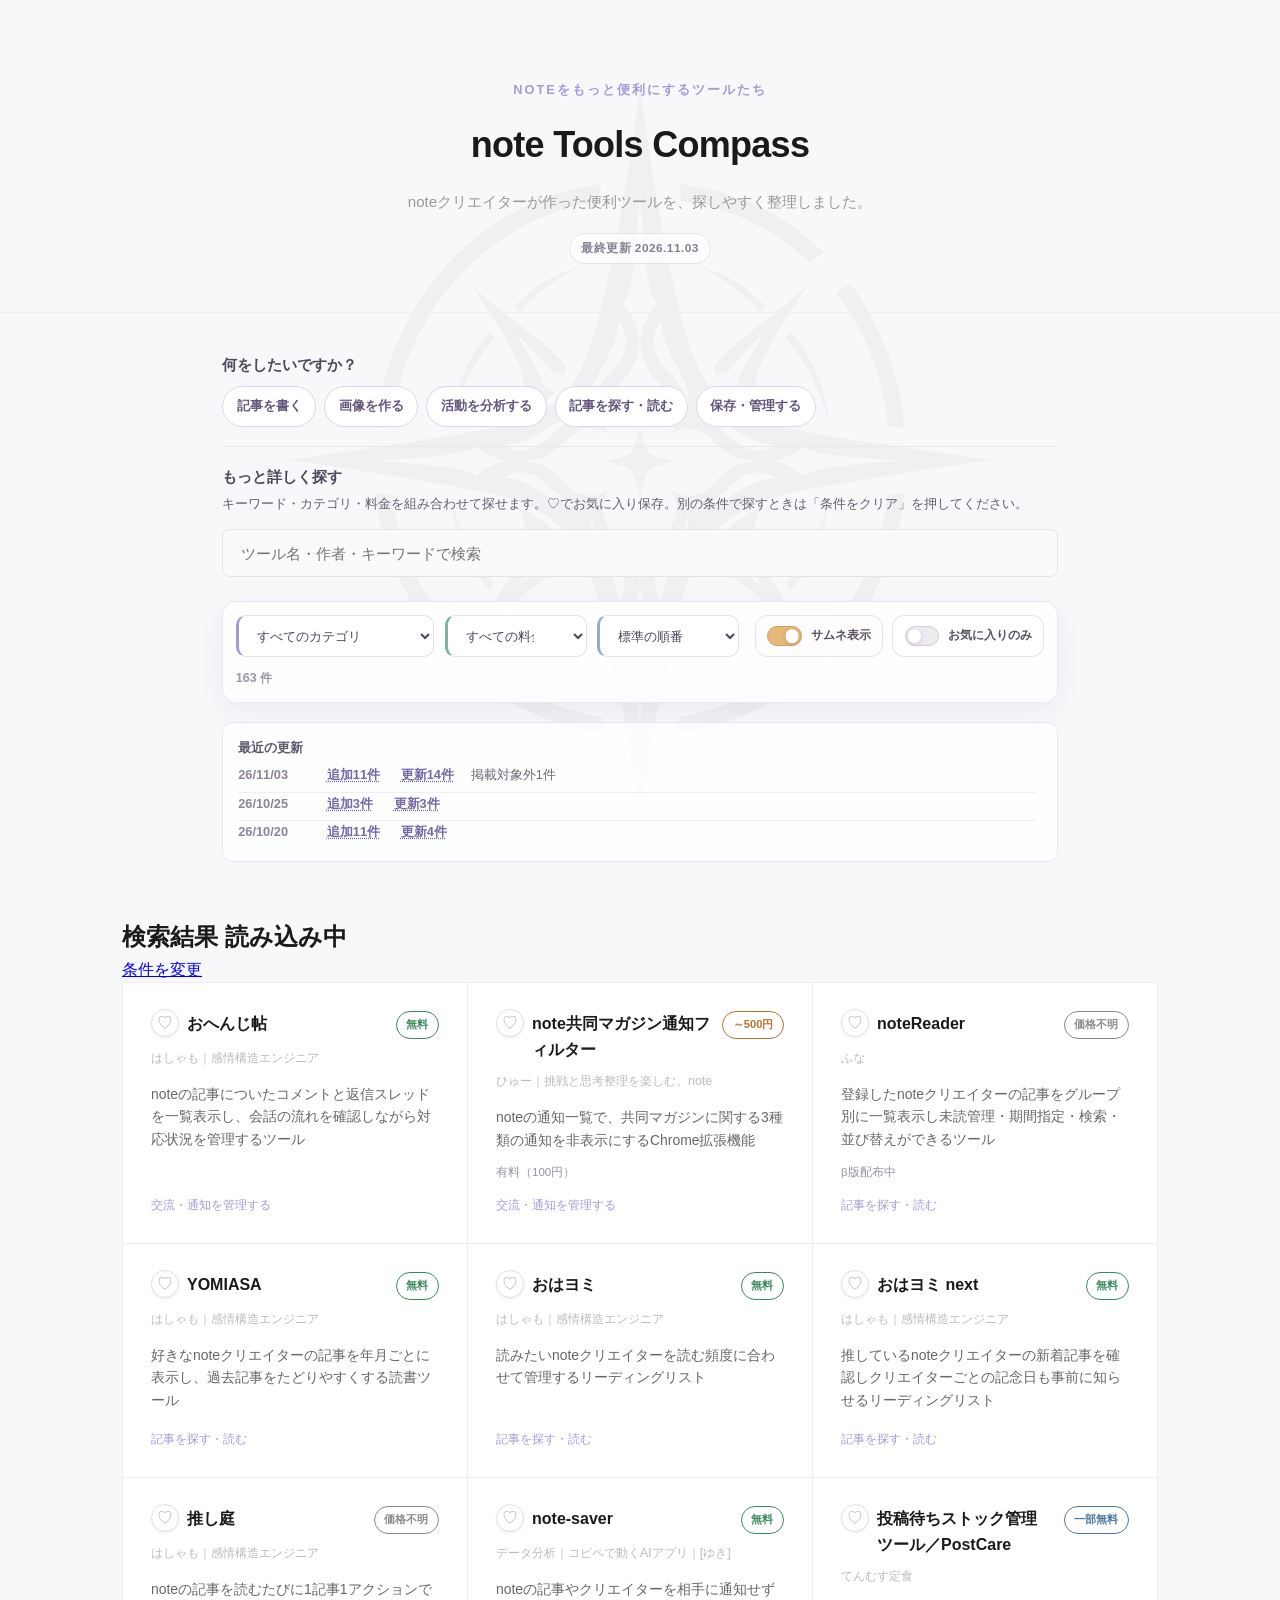
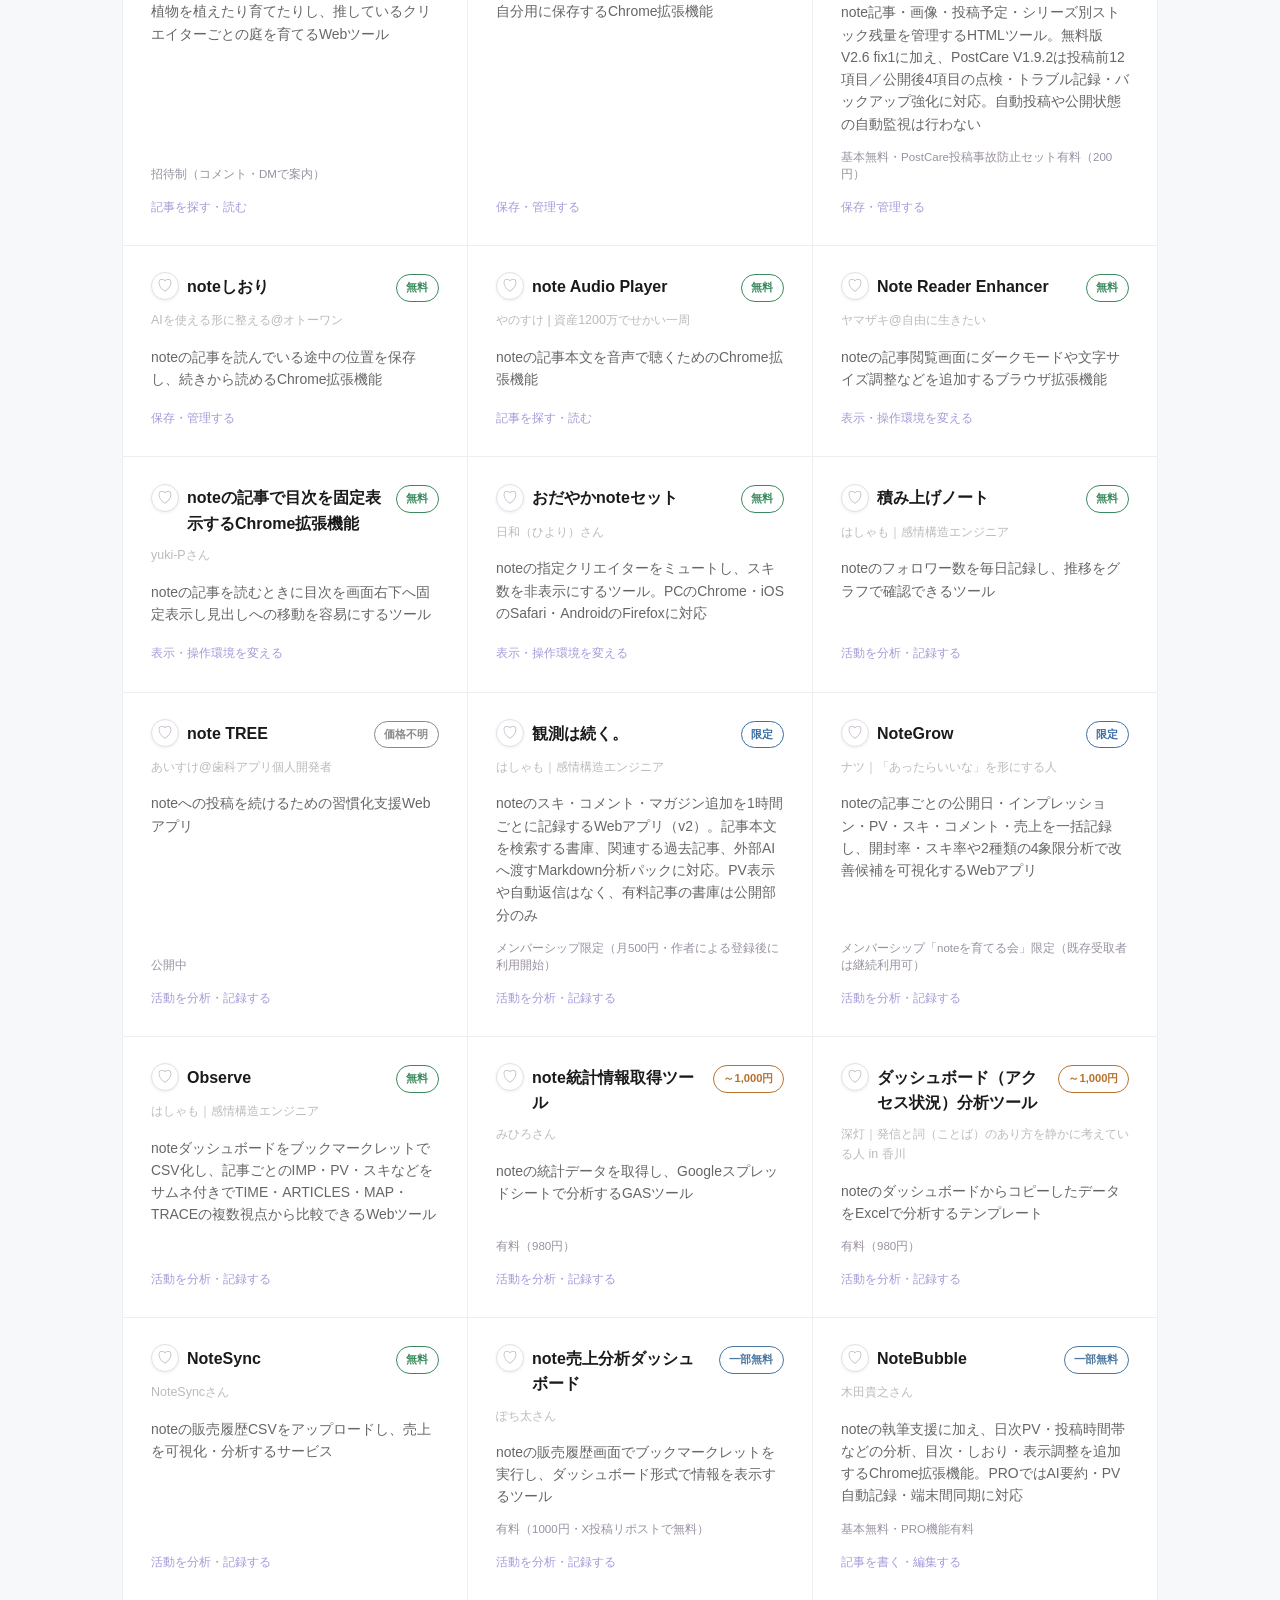
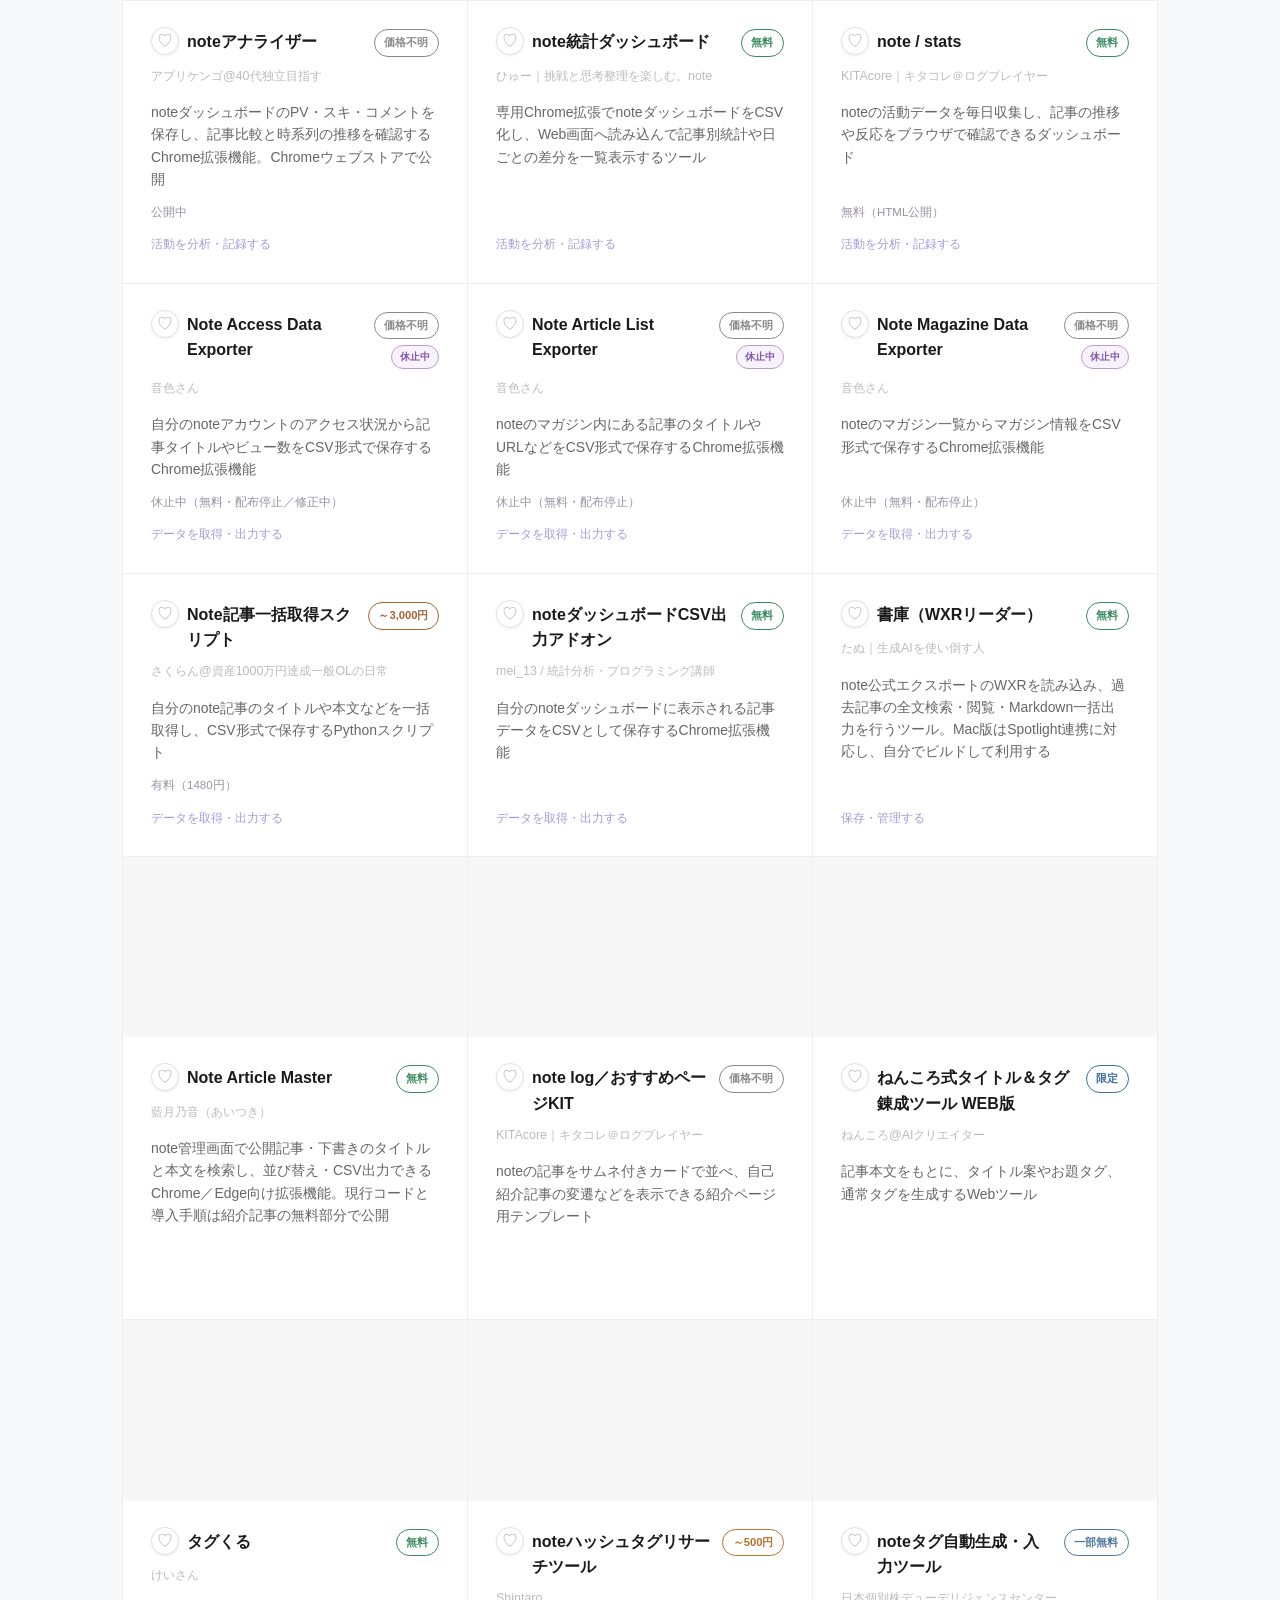
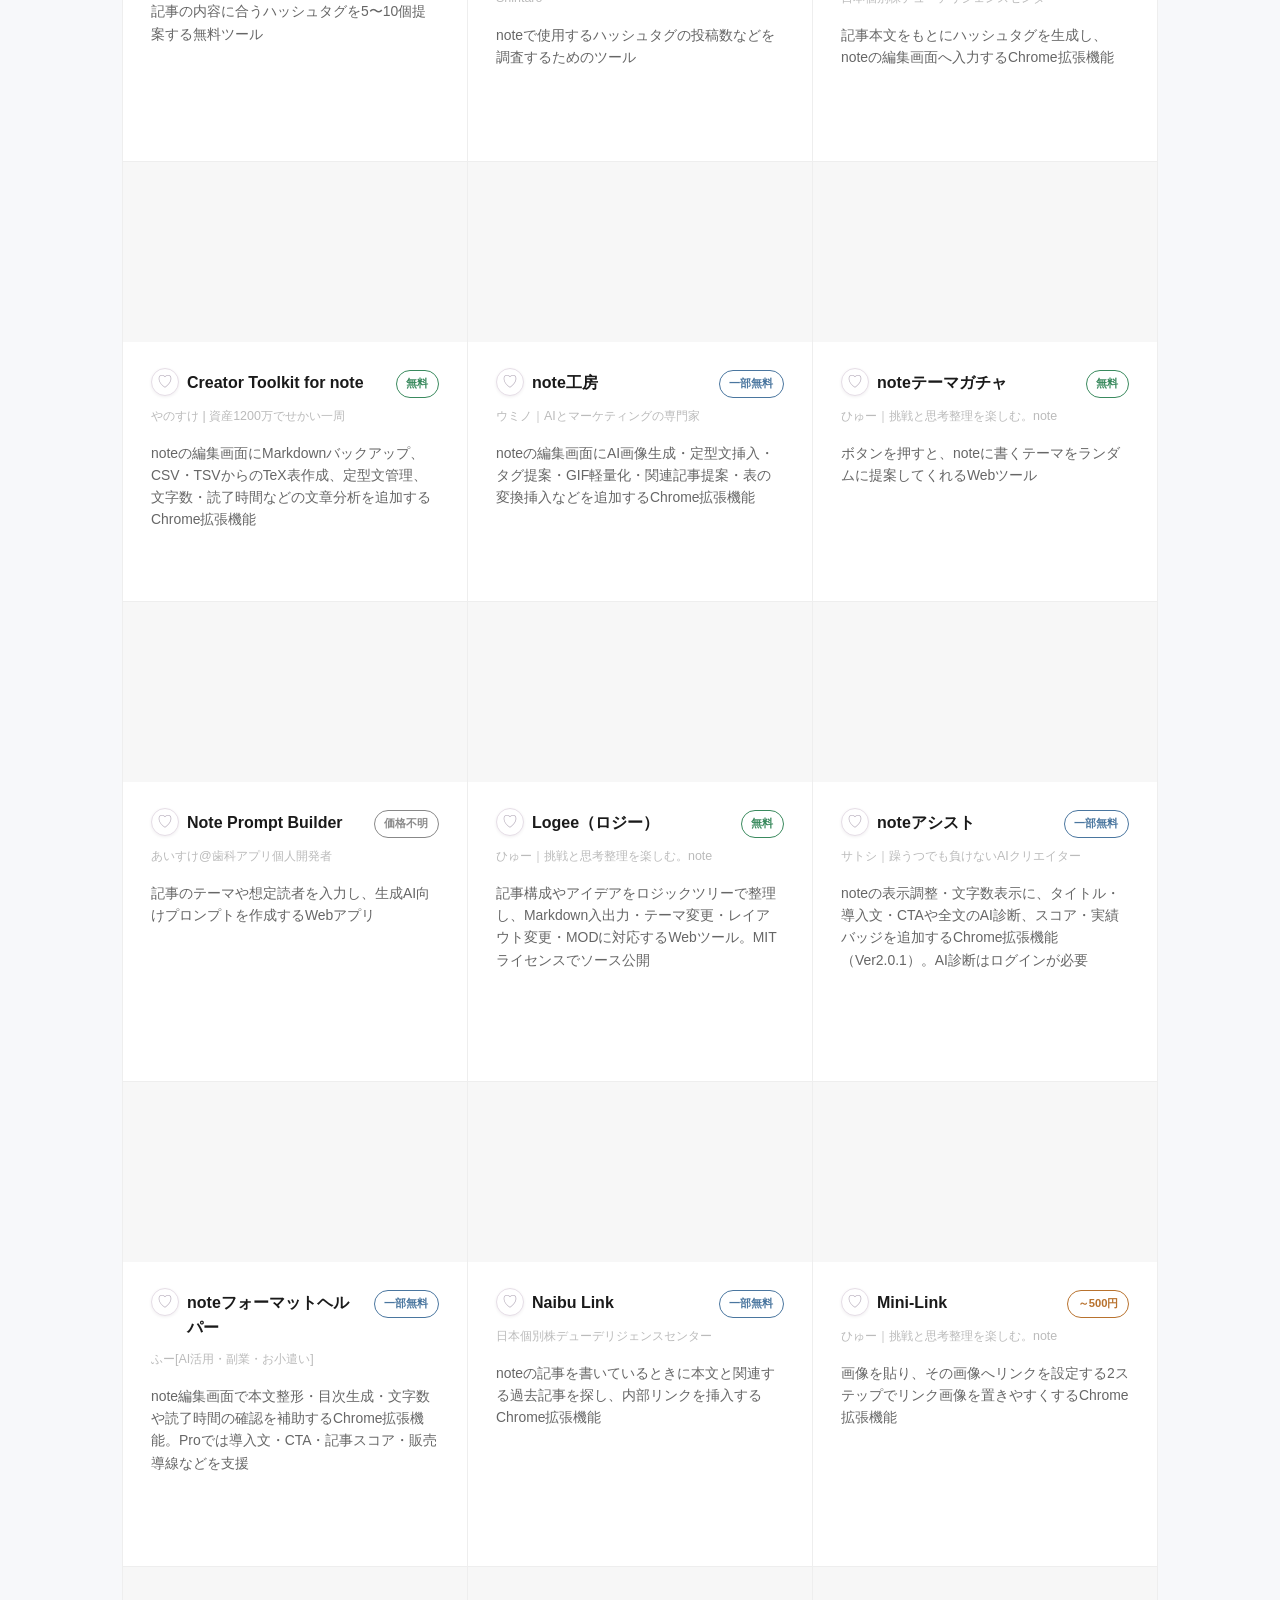
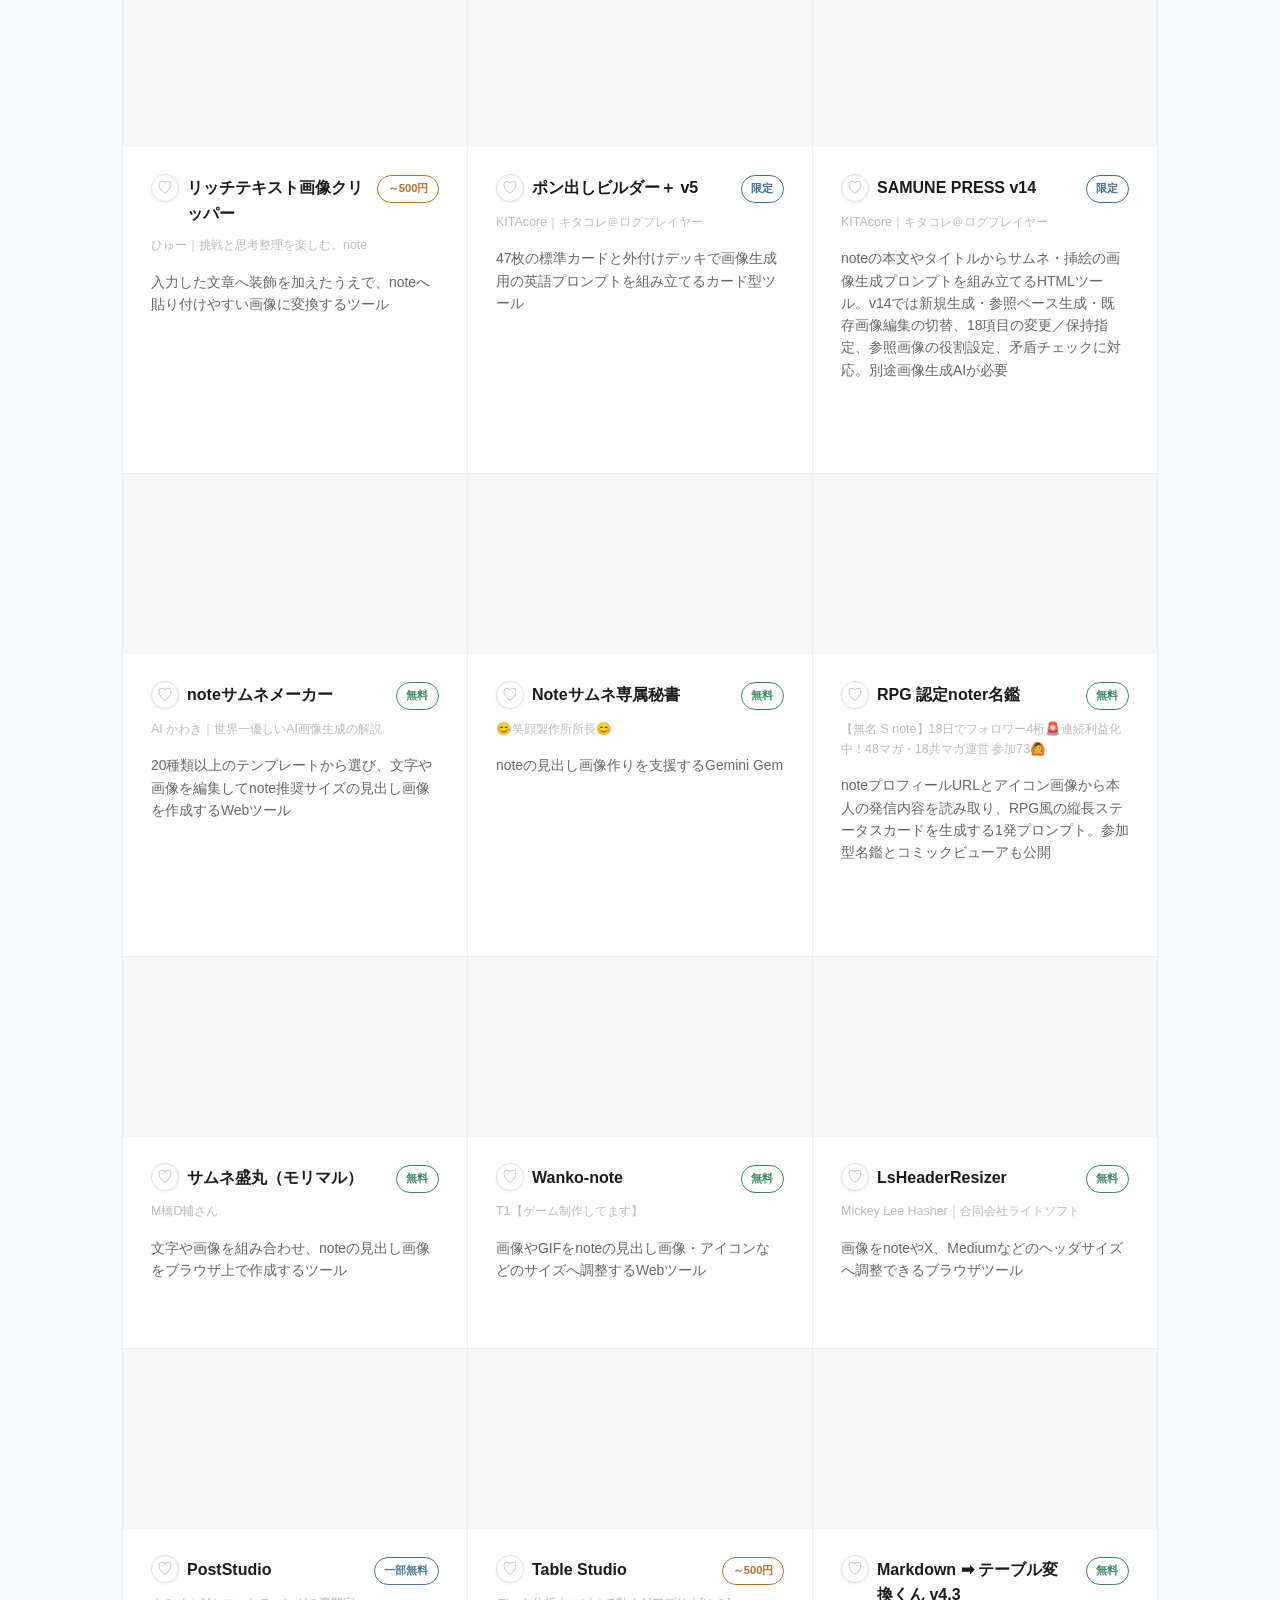
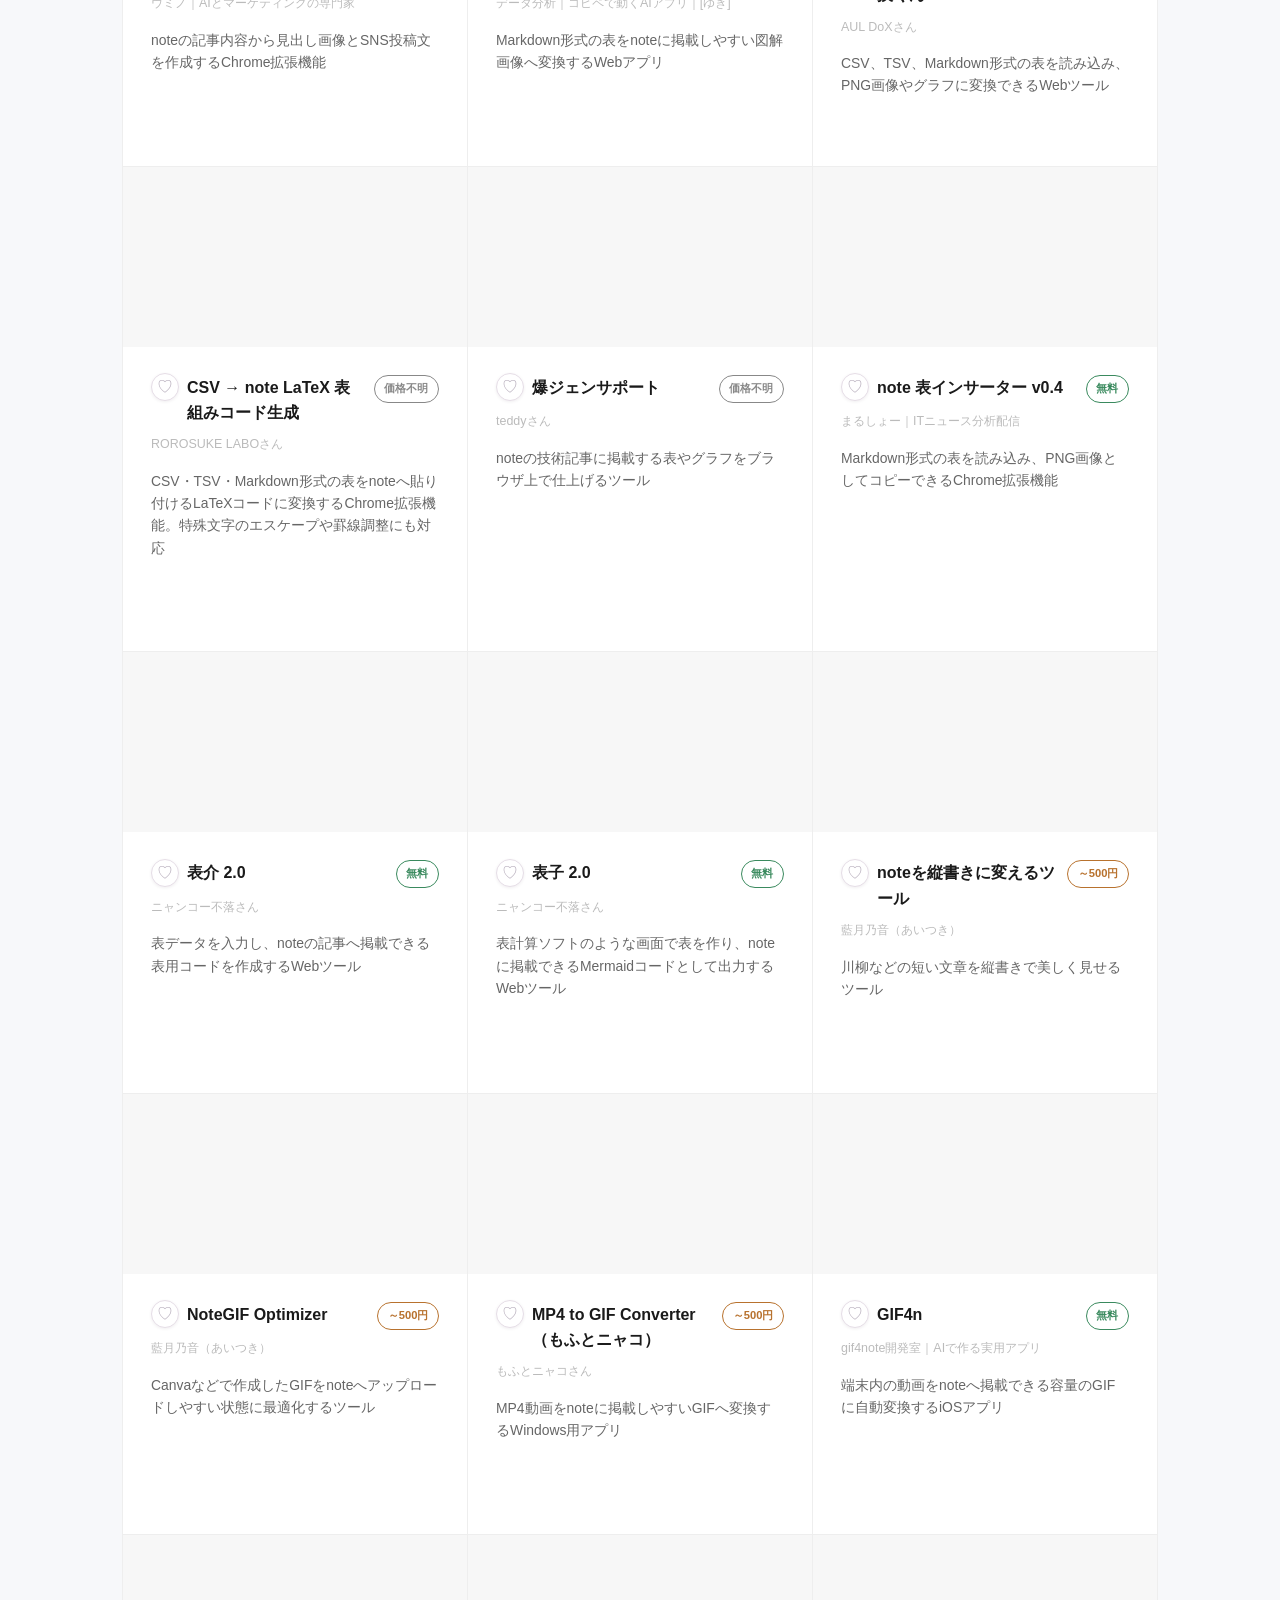
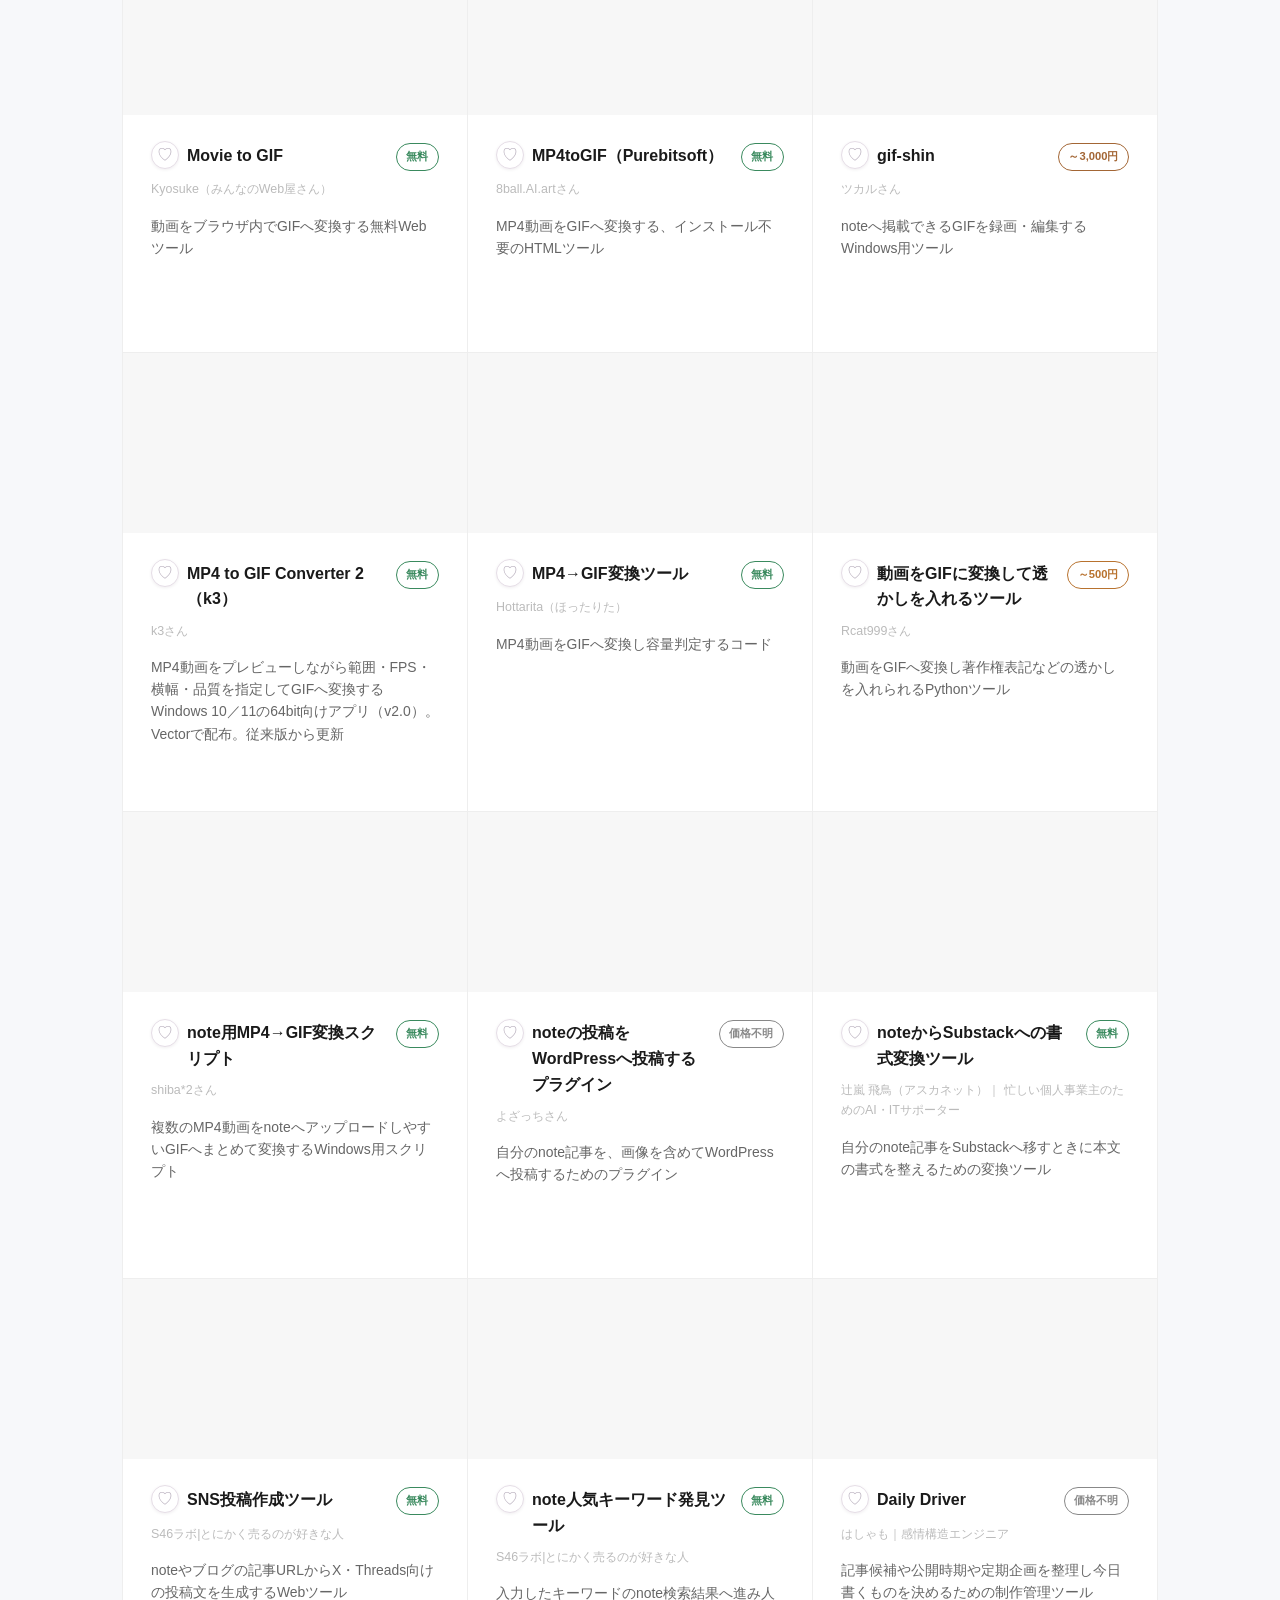
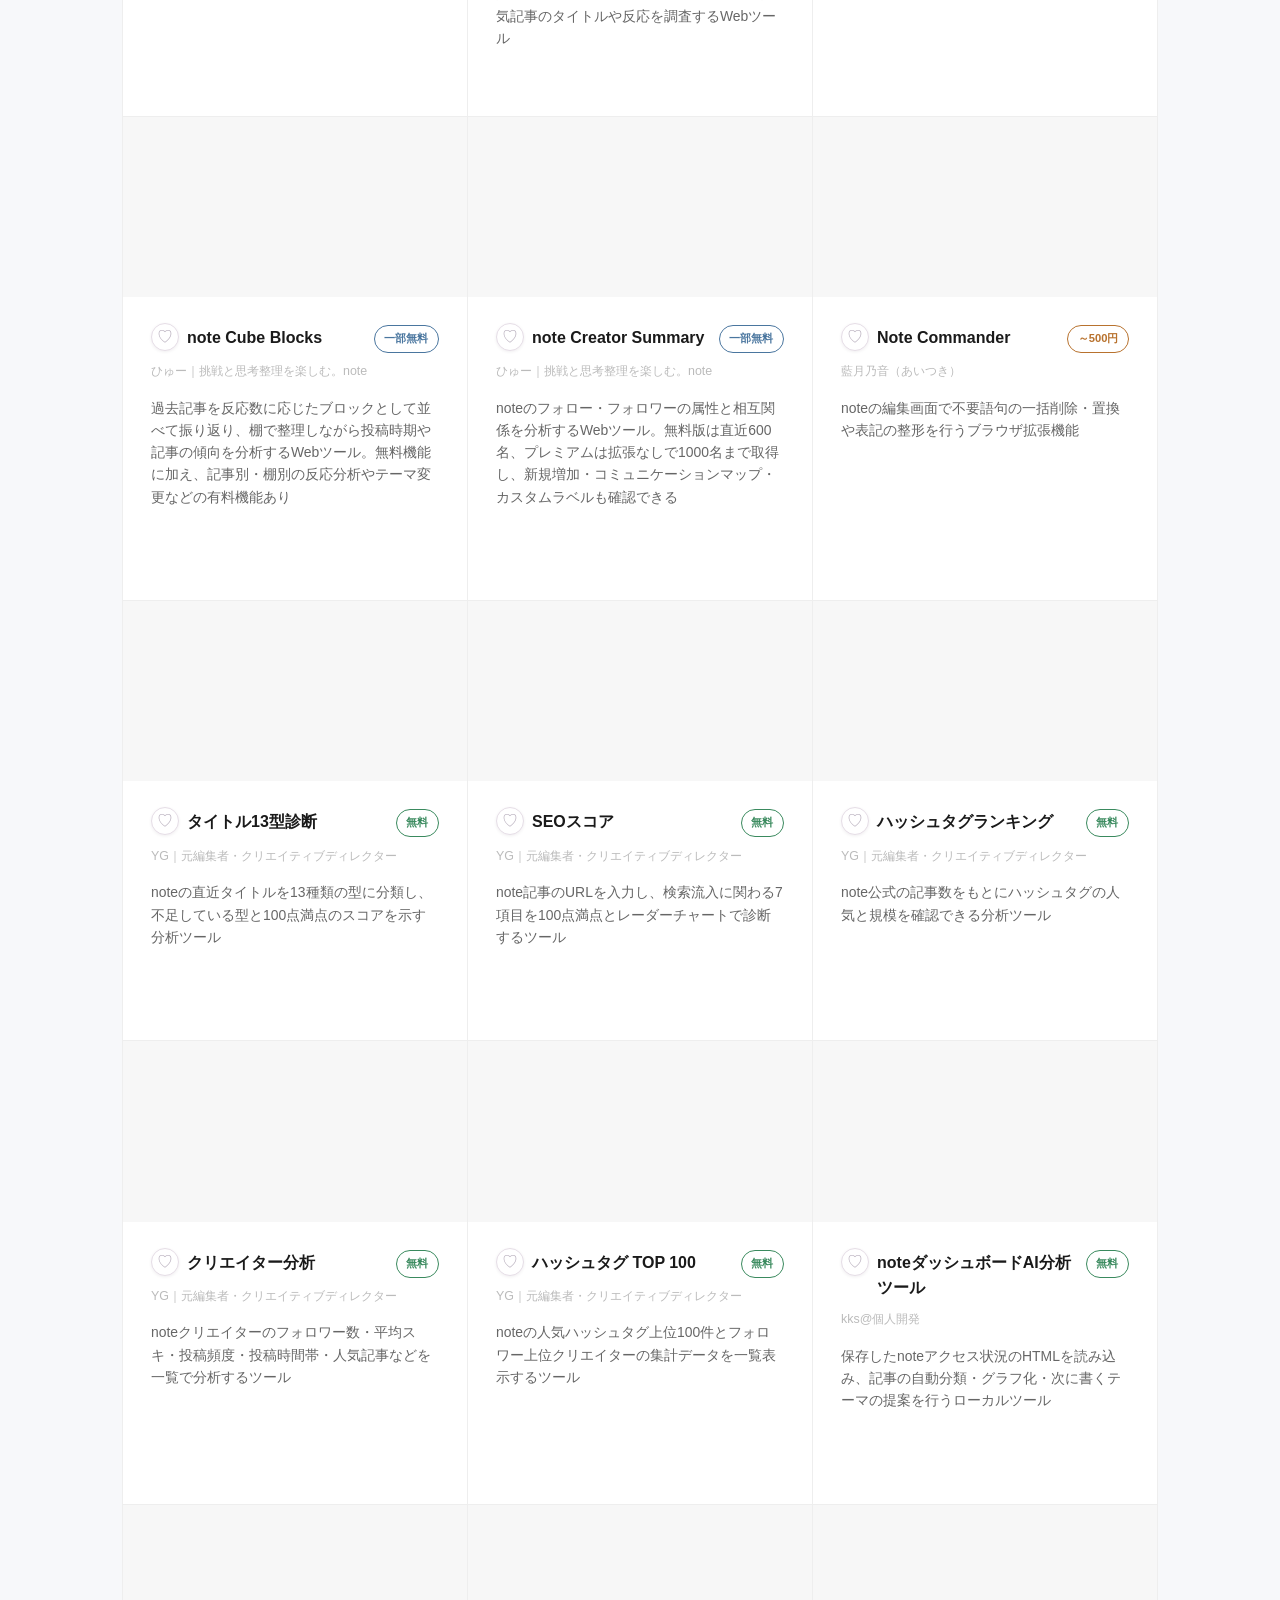
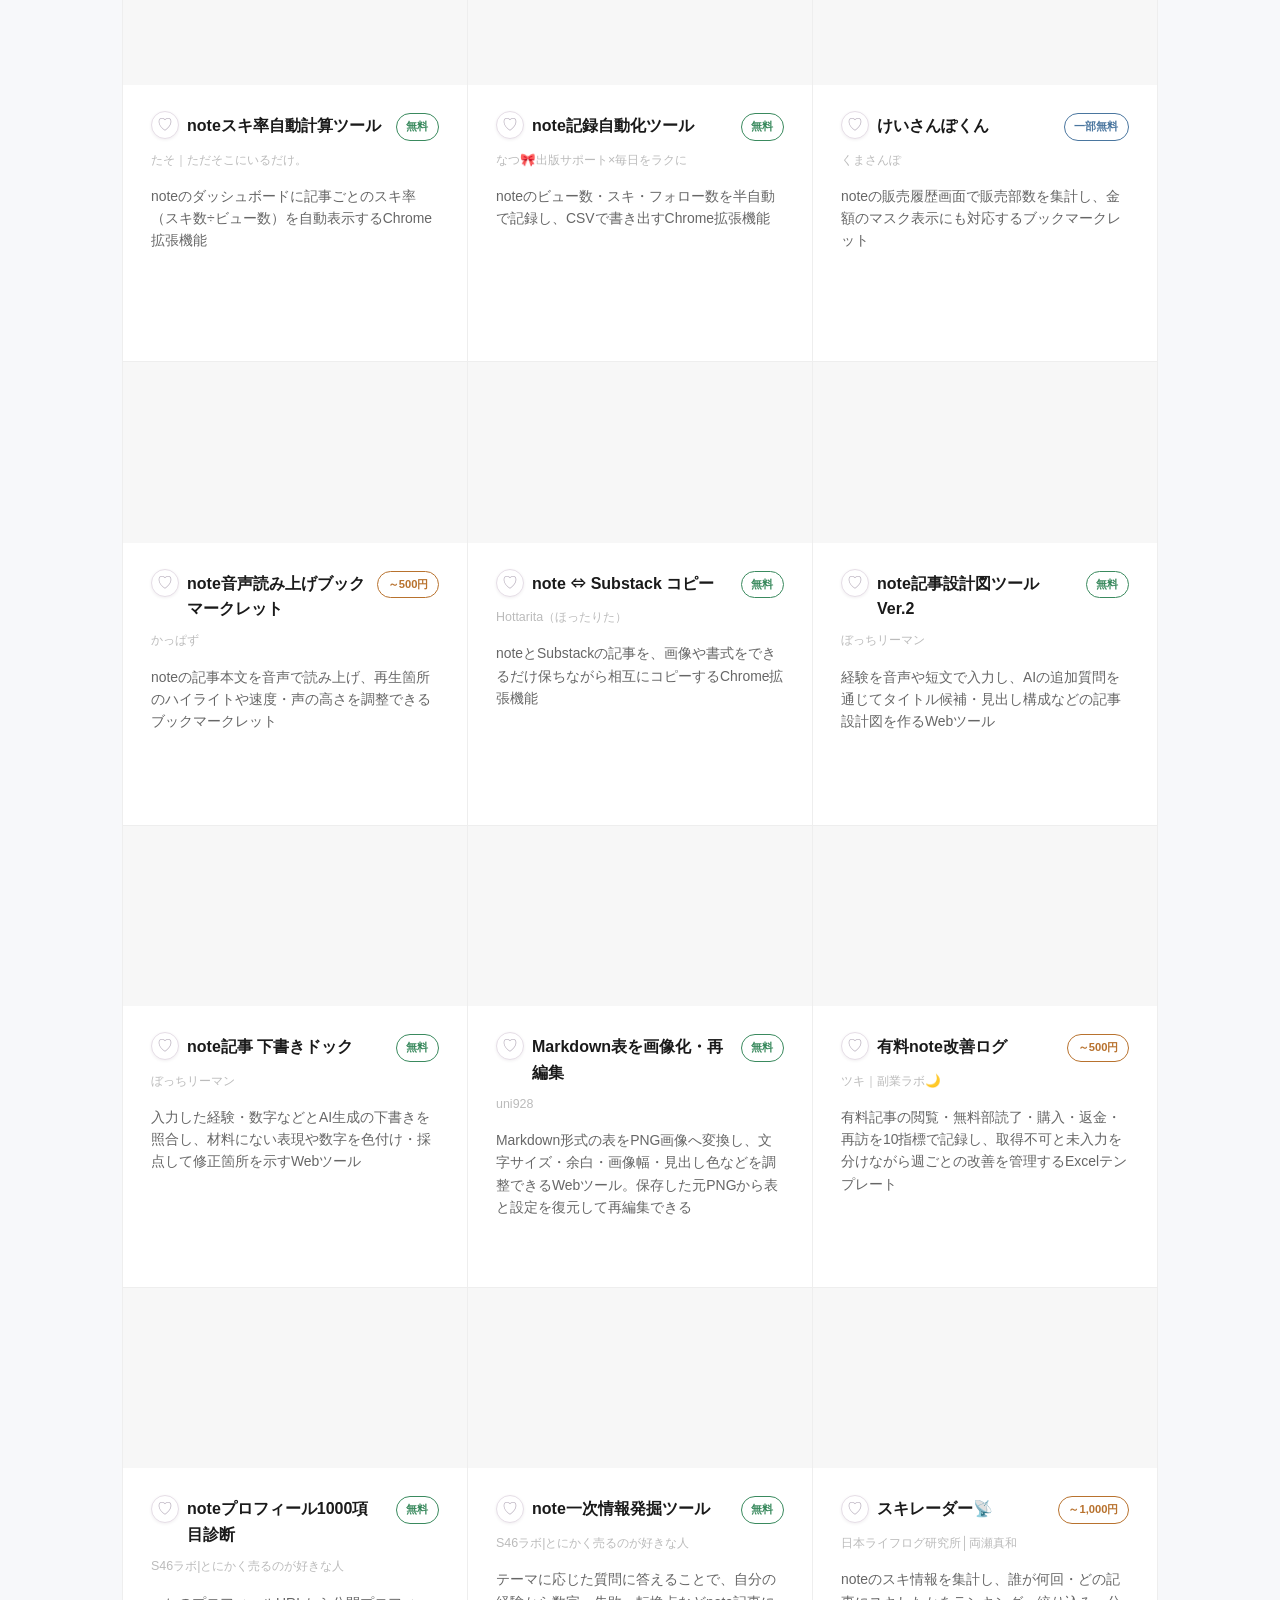
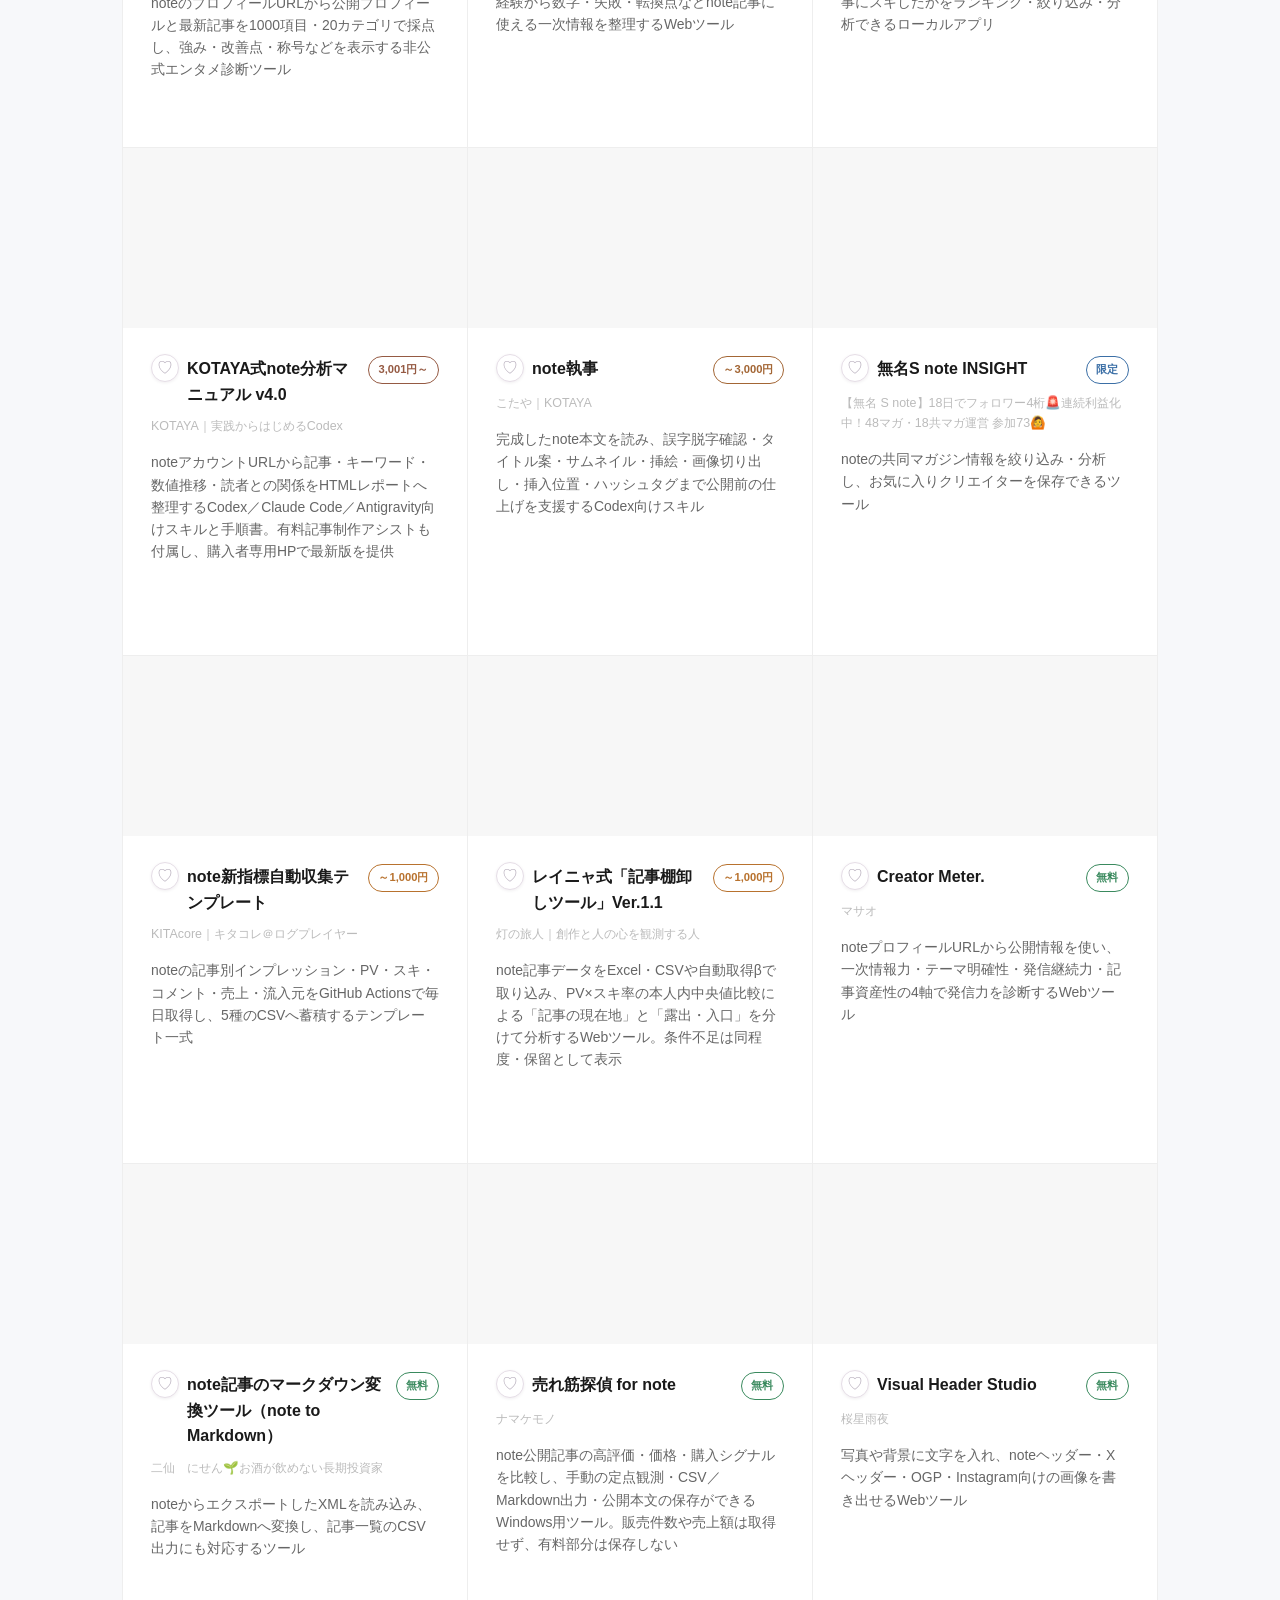
==== index.html @ a75a19c6 "Improve UX: filters, empty-state recovery, purpose navigation and sorting" ====
<!DOCTYPE html>
<html lang="ja">
<head>
<meta charset="UTF-8">
<meta name="viewport" content="width=device-width, initial-scale=1.0">
<meta http-equiv="Content-Security-Policy" content="default-src 'self'; script-src 'self' https://static.cloudflareinsights.com https://www.googletagmanager.com; style-src 'self'; img-src 'self' https://assets.st-note.com; connect-src 'self' https://cloudflareinsights.com https://www.google-analytics.com https://analytics.google.com https://region1.google-analytics.com; object-src 'none'; base-uri 'self'; form-action 'none'; upgrade-insecure-requests">
<meta name="referrer" content="strict-origin-when-cross-origin">
<title>note便利ツール一覧｜執筆・分析・画像作成に役立つツールを探す｜note Tools Compass</title>
<meta name="description" content="noteクリエイターが作った便利ツールを一覧で紹介。執筆、アクセス分析、画像作成、記事管理など、noteでの活動に役立つツールをカテゴリ・料金・キーワードから探せます。">
<link rel="canonical" href="https://ashes-tribirth.github.io/note-tools-site/">
<meta property="og:title" content="note便利ツール一覧｜note Tools Compass">
<meta property="og:description" content="noteの執筆・分析・画像作成などに役立つ便利ツールを、カテゴリ・料金・キーワードから探せる一覧サイト。">
<meta property="og:type" content="website">
<meta property="og:url" content="https://ashes-tribirth.github.io/note-tools-site/">
<meta property="og:site_name" content="note Tools Compass">
<meta property="og:image" content="https://ashes-tribirth.github.io/note-tools-site/sky-compass.png">
<meta property="og:image:secure_url" content="https://ashes-tribirth.github.io/note-tools-site/sky-compass.png">
<meta property="og:image:type" content="image/png">
<meta property="og:image:width" content="1254">
<meta property="og:image:height" content="1254">
<meta property="og:image:alt" content="note Tools Compass">
<meta name="note:card" content="summary">
<meta name="twitter:card" content="summary">
<meta name="twitter:title" content="note便利ツール一覧｜note Tools Compass">
<meta name="twitter:description" content="noteの執筆・分析・画像作成などに役立つ便利ツールを、カテゴリ・料金・キーワードから探せる一覧サイト。">
<meta name="twitter:image" content="https://ashes-tribirth.github.io/note-tools-site/sky-compass.png">
<link rel="icon" type="image/png" href="./favi_sky_Compass_light.png" media="(prefers-color-scheme: light)">
<link rel="icon" type="image/png" href="./favi_sky_Compass_dark.png" media="(prefers-color-scheme: dark)">
<link rel="apple-touch-icon" href="./sky-compass.png">
<link rel="stylesheet" href="./style.css?v=20261105-ux2">
<script async src="https://www.googletagmanager.com/gtag/js?id=G-Z4E1HBRD0J"></script>
<script src="./analytics.js?v=20260918" defer></script>
<script src="./app.js?v=20261105-ux2" defer></script>
</head>
<body>
  <header class="header">
    <p class="eyebrow">noteをもっと便利にするツールたち</p>
    <h1>note Tools Compass</h1>
    <p>noteクリエイターが作った便利ツールを、探しやすく整理しました。</p>
    <p id="pageUpdatedAt" class="page-updated">最終更新 読み込み中</p>
  </header>

  <main>
    <section class="controls" id="searchControls" aria-label="ツール検索と絞り込み">
      <div class="purpose-search" role="group" aria-label="目的から探す">
        <h2>何をしたいですか？</h2>
        <div class="purpose-buttons">
          <button type="button" data-purpose="記事を書く・編集する" aria-pressed="false">記事を書く</button>
          <button type="button" data-purpose="画像・デザインを作る" aria-pressed="false">画像を作る</button>
          <button type="button" data-purpose="活動を分析・記録する" aria-pressed="false">活動を分析する</button>
          <button type="button" data-purpose="記事を探す・読む" aria-pressed="false">記事を探す・読む</button>
          <button type="button" data-purpose="保存・管理する" aria-pressed="false">保存・管理する</button>
        </div>
      </div>
      <div class="detailed-search-heading">
        <h2>もっと詳しく探す</h2>
        <p class="quick-guide">キーワード・カテゴリ・料金を組み合わせて探せます。♡でお気に入り保存。別の条件で探すときは「条件をクリア」を押してください。</p>
      </div>
      <div class="search-wrap">
        <input type="text" id="searchInput" placeholder="ツール名・作者・キーワードで検索">
      </div>
      <div class="filter-row">
        <div class="select-filters">
          <select id="categoryFilter" aria-label="カテゴリ"><option value="">すべてのカテゴリ</option></select>
          <select id="priceFilter" aria-label="料金"><option value="">すべての料金</option></select>
          <select id="sortOrder" aria-label="並べ替え"><option value="default">標準の順番</option><option value="updated">情報更新が新しい順</option><option value="name">ツール名順</option><option value="author">作者名順</option></select>
        </div>
        <div class="toggle-filters" aria-label="表示設定">
          <label class="toggle-control toggle-thumbnail">
            <input type="checkbox" id="thumbnailDisplay" checked>
            <span class="toggle-track" aria-hidden="true"><span class="toggle-knob"></span></span>
            <span class="toggle-text">サムネ表示</span>
          </label>
          <label class="toggle-control toggle-favorite">
            <input type="checkbox" id="favoriteFilter">
            <span class="toggle-track" aria-hidden="true"><span class="toggle-knob"></span></span>
            <span class="toggle-text">お気に入りのみ</span>
          </label>
        </div>
        <div class="filter-meta">
          <button id="resetBtn" hidden>条件をクリア</button>
          <span id="resultCount"></span>
        </div>
      </div>
      <section class="update-log" aria-labelledby="updateLogTitle">
        <h2 id="updateLogTitle">最近の更新</h2>
        <div id="updateLogList" class="update-log-list" tabindex="0" aria-live="polite">
          <p>更新履歴を読み込み中</p>
        </div>
      </section>
    </section>

    <div class="grid-wrap">
      <div class="results-overview" id="resultsOverview">
        <div class="results-heading">
          <h2>検索結果 <span id="resultSummaryCount" aria-live="polite">読み込み中</span></h2>
          <div class="results-actions">
            <a href="#searchControls">条件を変更</a>
            <button type="button" id="resultsResetBtn" hidden>条件をクリア</button>
          </div>
        </div>
        <div id="activeFilters" class="active-filters" aria-label="適用中の検索条件" hidden></div>
      </div>
      <div id="toolsGrid"><div class="loading-state">読み込み中...</div></div>
    </div>

    <div class="policy-wrap">
      <details class="policy">
        <summary>掲載対象・免責事項</summary>
        <div class="policy-content">
          <h2>掲載対象について</h2>
          <p>noteでの「書く・読む・分析する・管理する・交流する・販売する」といった活動を、具体的に助ける目的で作られたツールを掲載しています。</p>
          <p>Webサービス、アプリ、ブラウザ拡張機能、GPT、スクリプト、テンプレートなど、形は問いません。作者本人の記事などから、機能・利用方法・公開状況を確認できるものを対象とします。</p>
          <p>次のものは原則として掲載しません。</p>
          <ul>
            <li>note向けの機能や設計がない一般的なサービス</li>
            <li>ノウハウ記事や作り方の解説</li>
            <li>コピペして使うプロンプト単体</li>
            <li>機能や公開予定が確認できない構想段階のもの</li>
            <li>作者や一次情報を確認できないもの</li>
            <li>不正アクセス、過度な自動取得、スパム、権利侵害など、noteの利用規約や関連ルールに反するおそれが高いツール</li>
          </ul>
          <p>一般的なサービスを利用していても、note向けの独立した仕組みとして公開されているツールやGPTは掲載対象とします。</p>

          <h2>免責事項</h2>
          <p>各カードの見出し画像は、掲載先の記事を識別しやすくする目的で表示しています。画像の著作権は各権利者に帰属します。記事側で画像が変更・削除された場合、当サイトの表示にも影響することがあります。</p>
          <p>掲載時点で確認できる情報をもとに紹介していますが、各ツールの動作、安全性、正確性、継続提供、noteの利用規約への適合性を当サイトが保証するものではありません。</p>
          <p>ツールの仕様や利用条件、noteの利用規約は変更される場合があります。利用する際は、作者が示す最新情報とnoteの利用規約をご自身で確認してください。ツールの利用によって生じた損害やトラブルについて、当サイトは責任を負いません。</p>

          <h2>掲載内容の修正・削除について</h2>
          <p>本サイトに掲載されているご自身の記事・ツール・サムネイルについて、掲載内容の修正または削除をご希望の場合は、<a href="https://note.com/flux_water" target="_blank" rel="noopener noreferrer">運営者・そらのnoteページ</a>からご連絡ください。</p>
          <p>ご本人からのご連絡であることを確認したうえで、速やかに対応します。掲載の削除、サムネイルのみの非表示、説明文や公開状況の修正など、ご希望の内容をお知らせください。削除理由をご説明いただく必要はありません。</p>
        </div>
      </details>
    </div>
  </main>

  <footer class="footer"><p>noteクリエイターが作成したツールをまとめています</p></footer>

  <!-- Cloudflare Web Analytics -->
  <script type="module" src="https://static.cloudflareinsights.com/beacon.min.js" data-cf-beacon='{"token":"5397c00c48ac4b6b983cba4af36a3416"}'></script>
  <!-- End Cloudflare Web Analytics -->
</body>
</html>
---- style.css ----
* { box-sizing: border-box; margin: 0; padding: 0; }

body {
  font-family: -apple-system, BlinkMacSystemFont, "Segoe UI", "Hiragino Kaku Gothic ProN", "Hiragino Sans", sans-serif;
  color: #1A1A1A;
  background: #F7F8FA;
  line-height: 1.6;
  position: relative;
  isolation: isolate;
}

body::before {
  content: "";
  position: fixed;
  z-index: 0;
  top: 50%;
  left: 50%;
  width: min(760px, 72vw);
  aspect-ratio: 1;
  background: url("./sky-compass.png") center / contain no-repeat;
  opacity: 0.04;
  transform: translate(-50%, -50%);
  pointer-events: none;
}

body > * {
  position: relative;
  z-index: 1;
}

.header {
  padding: 5rem 2rem 3rem;
  text-align: center;
  border-bottom: 1px solid #EEEEEE;
}

.header .eyebrow {
  margin-bottom: 1rem;
  color: #A69BD9;
  font-size: 0.8rem;
  font-weight: 600;
  letter-spacing: 2px;
  text-transform: uppercase;
}

.header h1 {
  margin-bottom: 1rem;
  font-size: 2.25rem;
  font-weight: 700;
  letter-spacing: -0.02em;
}

.header p {
  max-width: 480px;
  margin: 0 auto;
  color: #999;
  font-size: 0.95rem;
}

.page-updated {
  display: inline-flex;
  align-items: center;
  justify-content: center;
  margin-top: 1.15rem !important;
  padding: 0.32rem 0.72rem;
  border: 1px solid #E5E0EE;
  border-radius: 999px;
  background: rgba(255, 255, 255, 0.72);
  color: #857D93 !important;
  font-size: 0.74rem !important;
  font-weight: 600;
  letter-spacing: 0.04em;
}

.controls {
  max-width: 900px;
  margin: 0 auto;
  padding: 2.5rem 2rem;
}

.update-log {
  margin-bottom: 1.1rem;
  padding: 0.85rem 0.95rem;
  border: 1px solid #E9E6F1;
  border-radius: 10px;
  background: rgba(255, 255, 255, 0.78);
  color: #6F6878;
}

.update-log h2 {
  margin-bottom: 0.35rem;
  color: #5F5868;
  font-size: 0.82rem;
  font-weight: 700;
}

.update-log-list {
  max-height: 5.25rem;
  overflow-y: auto;
  padding-right: 0.35rem;
}

.update-log-list p {
  display: flex;
  gap: 0.8rem;
  align-items: baseline;
  min-height: 1.75rem;
  border-top: 1px solid #F1EEF6;
  font-size: 0.8rem;
}

.update-log-list p:first-child { border-top: 0; }

.update-log-list time {
  flex: 0 0 4.5rem;
  color: #8D8498;
  font-weight: 700;
}

.search-wrap { margin-bottom: 1.5rem; }

#searchInput {
  width: 100%;
  padding: 0.9rem 1.1rem;
  border: 1px solid #E4E4E4;
  border-radius: 8px;
  outline: none;
  background: #FAFAFA;
  color: #1A1A1A;
  font-size: 0.95rem;
  transition: border-color 0.2s, background-color 0.2s;
}

#searchInput:focus {
  border-color: #A69BD9;
  background: #FFFFFF;
}

.filter-row {
  display: grid;
  grid-template-columns: minmax(0, 1fr) auto;
  gap: 0.75rem 1rem;
  align-items: center;
  padding: 0.8rem;
  border: 1px solid #E9E6F1;
  border-radius: 14px;
  background: rgba(255, 255, 255, 0.82);
  box-shadow: 0 8px 24px rgba(72, 59, 104, 0.06);
  backdrop-filter: blur(8px);
}

.select-filters {
  display: grid;
  grid-template-columns: minmax(180px, 1.35fr) minmax(150px, 1fr);
  gap: 0.65rem;
  min-width: 0;
}

select {
  width: 100%;
  min-width: 0;
  padding: 0.72rem 2.25rem 0.72rem 0.9rem;
  border: 1px solid #E4E0EC;
  border-radius: 10px;
  outline: none;
  background-color: #FFFFFF;
  color: #4B4655;
  box-shadow: 0 1px 0 rgba(255, 255, 255, 0.9) inset;
  cursor: pointer;
  font-size: 0.82rem;
  font-weight: 500;
  transition: border-color 0.15s ease, box-shadow 0.15s ease, background-color 0.15s ease;
}

select:hover {
  border-color: #CDC6DF;
  background-color: #FCFBFE;
}

select:focus {
  border-color: #A69BD9;
  box-shadow: 0 0 0 3px rgba(166, 155, 217, 0.16);
}

#categoryFilter { border-left: 3px solid #A69BD9; }
#priceFilter { border-left: 3px solid #82B39A; }

.toggle-filters {
  display: flex;
  align-items: center;
  justify-content: flex-end;
  gap: 0.55rem;
  flex-wrap: wrap;
}

.toggle-control {
  position: relative;
  display: inline-flex;
  align-items: center;
  gap: 0.55rem;
  min-height: 2.65rem;
  padding: 0.48rem 0.72rem;
  border: 1px solid #E6E1EB;
  border-radius: 12px;
  background: #FFFFFF;
  color: #5A5362;
  cursor: pointer;
  user-select: none;
  transition: border-color 0.15s ease, background-color 0.15s ease, box-shadow 0.15s ease;
}

.toggle-control:hover {
  border-color: #D3CADC;
  background: #FCFBFD;
}

.toggle-control input {
  position: absolute;
  width: 1px;
  height: 1px;
  opacity: 0;
  pointer-events: none;
}

.toggle-track {
  position: relative;
  flex: 0 0 auto;
  width: 2.15rem;
  height: 1.22rem;
  border: 1px solid #D5CFDA;
  border-radius: 999px;
  background: #EEEAF0;
  transition: background-color 0.18s ease, border-color 0.18s ease;
}

.toggle-knob {
  position: absolute;
  top: 50%;
  left: 0.14rem;
  width: 0.86rem;
  height: 0.86rem;
  border-radius: 50%;
  background: #FFFFFF;
  box-shadow: 0 1px 4px rgba(65, 48, 73, 0.22);
  transform: translateY(-50%);
  transition: transform 0.18s ease;
}

.toggle-text {
  font-size: 0.78rem;
  font-weight: 600;
  white-space: nowrap;
}

.toggle-control input:checked + .toggle-track .toggle-knob { transform: translate(0.91rem, -50%); }
.toggle-thumbnail input:checked + .toggle-track { border-color: #D2A05F; background: #E5B978; }
.toggle-favorite input:checked + .toggle-track { border-color: #D97B9A; background: #E99AB4; }
.toggle-control:has(input:checked) { background: #FFFDFE; }
.toggle-control:has(input:focus-visible) { outline: 2px solid #A69BD9; outline-offset: 2px; }

.filter-meta {
  grid-column: 1 / -1;
  display: flex;
  align-items: center;
  justify-content: space-between;
  gap: 1rem;
}

#resetBtn {
  padding: 0.7rem 0.85rem;
  border: 1px solid transparent;
  border-radius: 9px;
  background: #F6F3FB;
  color: #7667A5;
  cursor: pointer;
  font-size: 0.78rem;
  font-weight: 600;
  white-space: nowrap;
  transition: background-color 0.15s ease, border-color 0.15s ease;
}

#resetBtn[hidden] { display: none; }

#resetBtn:hover {
  border-color: #DDD6ED;
  background: #EEE9F7;
}

#resultCount {
  color: #9C96A7;
  font-size: 0.78rem;
  font-weight: 600;
}

.grid-wrap {
  max-width: 1100px;
  margin: 0 auto;
  padding: 1rem 2rem 5rem;
}

#toolsGrid {
  display: grid;
  grid-template-columns: repeat(auto-fill, minmax(300px, 1fr));
  gap: 1px;
  border: 1px solid #EEEEEE;
  background: #EEEEEE;
}

.empty-state,
.loading-state {
  grid-column: 1 / -1;
  padding: 3rem;
  background: white;
  color: #CCC;
  text-align: center;
}

.card {
  overflow: hidden;
  background: white;
}

.card-thumbnail-link,
.card-title-link,
.card-body-link {
  color: inherit;
  text-decoration: none;
}

.card-thumbnail-link { display: block; }
.card-title-link { min-width: 0; }

.card-body-link {
  display: flex;
  flex: 1;
  flex-direction: column;
}

.card-thumbnail {
  display: block;
  width: 100%;
  aspect-ratio: 1.91 / 1;
  background: #F7F7F7;
  object-fit: cover;
}

.card-inner {
  display: flex;
  flex-direction: column;
  height: 100%;
  padding: 1.75rem;
  transition: background 0.15s;
}

.card-inner:hover { background: #FAFAFA; }

.card-top {
  display: flex;
  align-items: flex-start;
  justify-content: space-between;
  gap: 0.75rem;
  margin-bottom: 0.6rem;
}

.card-title-wrap {
  display: flex;
  align-items: flex-start;
  gap: 0.5rem;
  min-width: 0;
}

.favorite-btn {
  display: inline-flex;
  flex: 0 0 auto;
  align-items: center;
  justify-content: center;
  width: 1.75rem;
  height: 1.75rem;
  margin-top: -0.12rem;
  padding: 0;
  border: 1px solid #E6DEE7;
  border-radius: 50%;
  background: #FFFFFF;
  color: #B8AFBD;
  box-shadow: 0 1px 3px rgba(75, 55, 75, 0.08);
  cursor: pointer;
  font-size: 1rem;
  line-height: 1;
  transition: color 0.15s ease, border-color 0.15s ease, background-color 0.15s ease, transform 0.15s ease, box-shadow 0.15s ease;
}

.favorite-btn:hover {
  border-color: #E2B6C5;
  background: #FFF7FA;
  color: #C96F8F;
  box-shadow: 0 3px 8px rgba(201, 111, 143, 0.14);
  transform: translateY(-1px);
}

.favorite-btn:focus-visible {
  outline: 2px solid #D8A5B7;
  outline-offset: 3px;
}

.favorite-btn.is-favorite {
  border-color: #E6AFC1;
  background: #FDEEF3;
  color: #D85F86;
}

.card-title {
  color: #1A1A1A;
  font-size: 1rem;
  font-weight: 600;
  line-height: 1.4;
  overflow-wrap: anywhere;
}

.badge {
  flex-shrink: 0;
  padding: 0.25rem 0.6rem;
  border: 1px solid currentColor;
  border-radius: 20px;
  font-size: 0.7rem;
  font-weight: 600;
  white-space: nowrap;
}

.badge-free { color: #3A8A5E; }
.badge-conditional { color: #4A769F; }
.badge-low { color: #B8722E; }
.badge-mid { color: #A36635; }
.badge-high { color: #955A43; }
.badge-membership { color: #3B6FA6; }
.badge-unknown { color: #888; }

.badge-stack {
  display: flex;
  flex: 0 0 auto;
  flex-direction: column;
  align-items: flex-end;
  gap: 0.35rem;
}

.availability-badge {
  padding: 0.18rem 0.5rem;
  border: 1px solid #B99CD7;
  border-radius: 999px;
  background: #F8F2FC;
  color: #8255AC;
  font-size: 0.65rem;
  font-weight: 700;
  white-space: nowrap;
}

.card-author {
  margin-bottom: 0.9rem;
  color: #BBB;
  font-size: 0.78rem;
}

.card-desc {
  flex: 1;
  margin-bottom: 1.2rem;
  color: #666;
  font-size: 0.87rem;
}

.card-status-detail {
  margin: -0.35rem 0 0.9rem;
  color: #9991A1;
  font-size: 0.72rem;
  line-height: 1.5;
}

.card-category {
  color: #A69BD9;
  font-size: 0.75rem;
  font-weight: 500;
}

.policy-wrap {
  max-width: 900px;
  margin: 0 auto 4rem;
  padding: 0 2rem;
}

.policy {
  border-top: 1px solid #EEEEEE;
  border-bottom: 1px solid #EEEEEE;
}

.policy summary {
  padding: 1rem 0;
  color: #777;
  cursor: pointer;
  font-size: 0.85rem;
  font-weight: 600;
  list-style-position: inside;
}

.policy-content {
  padding-bottom: 1.5rem;
  color: #777;
  font-size: 0.82rem;
  line-height: 1.8;
}

.policy-content h2 {
  margin: 1.25rem 0 0.45rem;
  color: #555;
  font-size: 0.9rem;
}

.policy-content p { margin-bottom: 0.7rem; }
.policy-content ul { margin: 0.3rem 0 0.9rem 1.4rem; }
.policy-content li { margin-bottom: 0.3rem; }

.footer {
  padding: 2.5rem 2rem;
  border-top: 1px solid #EEEEEE;
  color: #BBB;
  font-size: 0.8rem;
  text-align: center;
}

@media (max-width: 780px) {
  .filter-row { grid-template-columns: 1fr; }
  .toggle-filters { justify-content: flex-start; }
}

@media (max-width: 640px) {
  body::before {
    width: 110vw;
    opacity: 0.035;
  }

  .controls { padding: 2rem 1rem; }

  .filter-row {
    gap: 0.55rem;
    padding: 0.7rem;
  }

  .select-filters { grid-template-columns: 1fr; }

  .toggle-filters {
    display: grid;
    grid-template-columns: 1fr 1fr;
  }

  .toggle-control { justify-content: center; }
}

@media (max-width: 420px) {
  .toggle-filters { grid-template-columns: 1fr; }
  .toggle-control { justify-content: flex-start; }
}

/* Discovery controls: compact, accessible entry points */
.quick-guide {
  margin-bottom: 1rem;
  color: #655D70;
  font-size: 0.85rem;
  line-height: 1.7;
}
.purpose-search { margin-bottom: 1.2rem; }
.purpose-search h2 {
  margin-bottom: 0.55rem;
  color: #4F485B;
  font-size: 0.95rem;
}
.purpose-buttons {
  display: flex;
  flex-wrap: wrap;
  gap: 0.5rem;
}
.purpose-buttons button {
  padding: 0.56rem 0.85rem;
  border: 1px solid #DCD5E8;
  border-radius: 999px;
  background: #FFFFFF;
  color: #65557E;
  font: inherit;
  font-size: 0.81rem;
  font-weight: 600;
  cursor: pointer;
}
.purpose-buttons button:hover { background: #F4F0FA; }
.purpose-buttons button.is-active {
  border-color: #9B89C6;
  background: #EDE6F8;
  color: #4B3676;
}
.purpose-buttons button:focus-visible {
  outline: 2px solid #7865B0;
  outline-offset: 2px;
}
.select-filters { grid-template-columns: minmax(160px, 1.4fr) minmax(140px, 1fr) minmax(140px, 1fr); }
#sortOrder { border-left: 3px solid #99A9CC; }
@media (max-width: 780px) {
  .select-filters { grid-template-columns: 1fr 1fr; }
  #sortOrder { grid-column: 1 / -1; }
}
@media (max-width: 640px) {
  .select-filters { grid-template-columns: 1fr; }
  #sortOrder { grid-column: auto; }
}

/* Distinguish the purpose shortcuts from the detailed search controls. */
.detailed-search-heading {
  padding-top: 1.15rem;
  margin-bottom: 0.85rem;
  border-top: 1px solid #E9E6F1;
}
.detailed-search-heading h2 {
  margin-bottom: 0.3rem;
  color: #4F485B;
  font-size: 0.95rem;
  font-weight: 700;
}
.detailed-search-heading .quick-guide {
  margin-bottom: 0;
  font-size: 0.79rem;
}
.filter-row + .update-log {
  margin-top: 1.2rem;
  margin-bottom: 0;
}
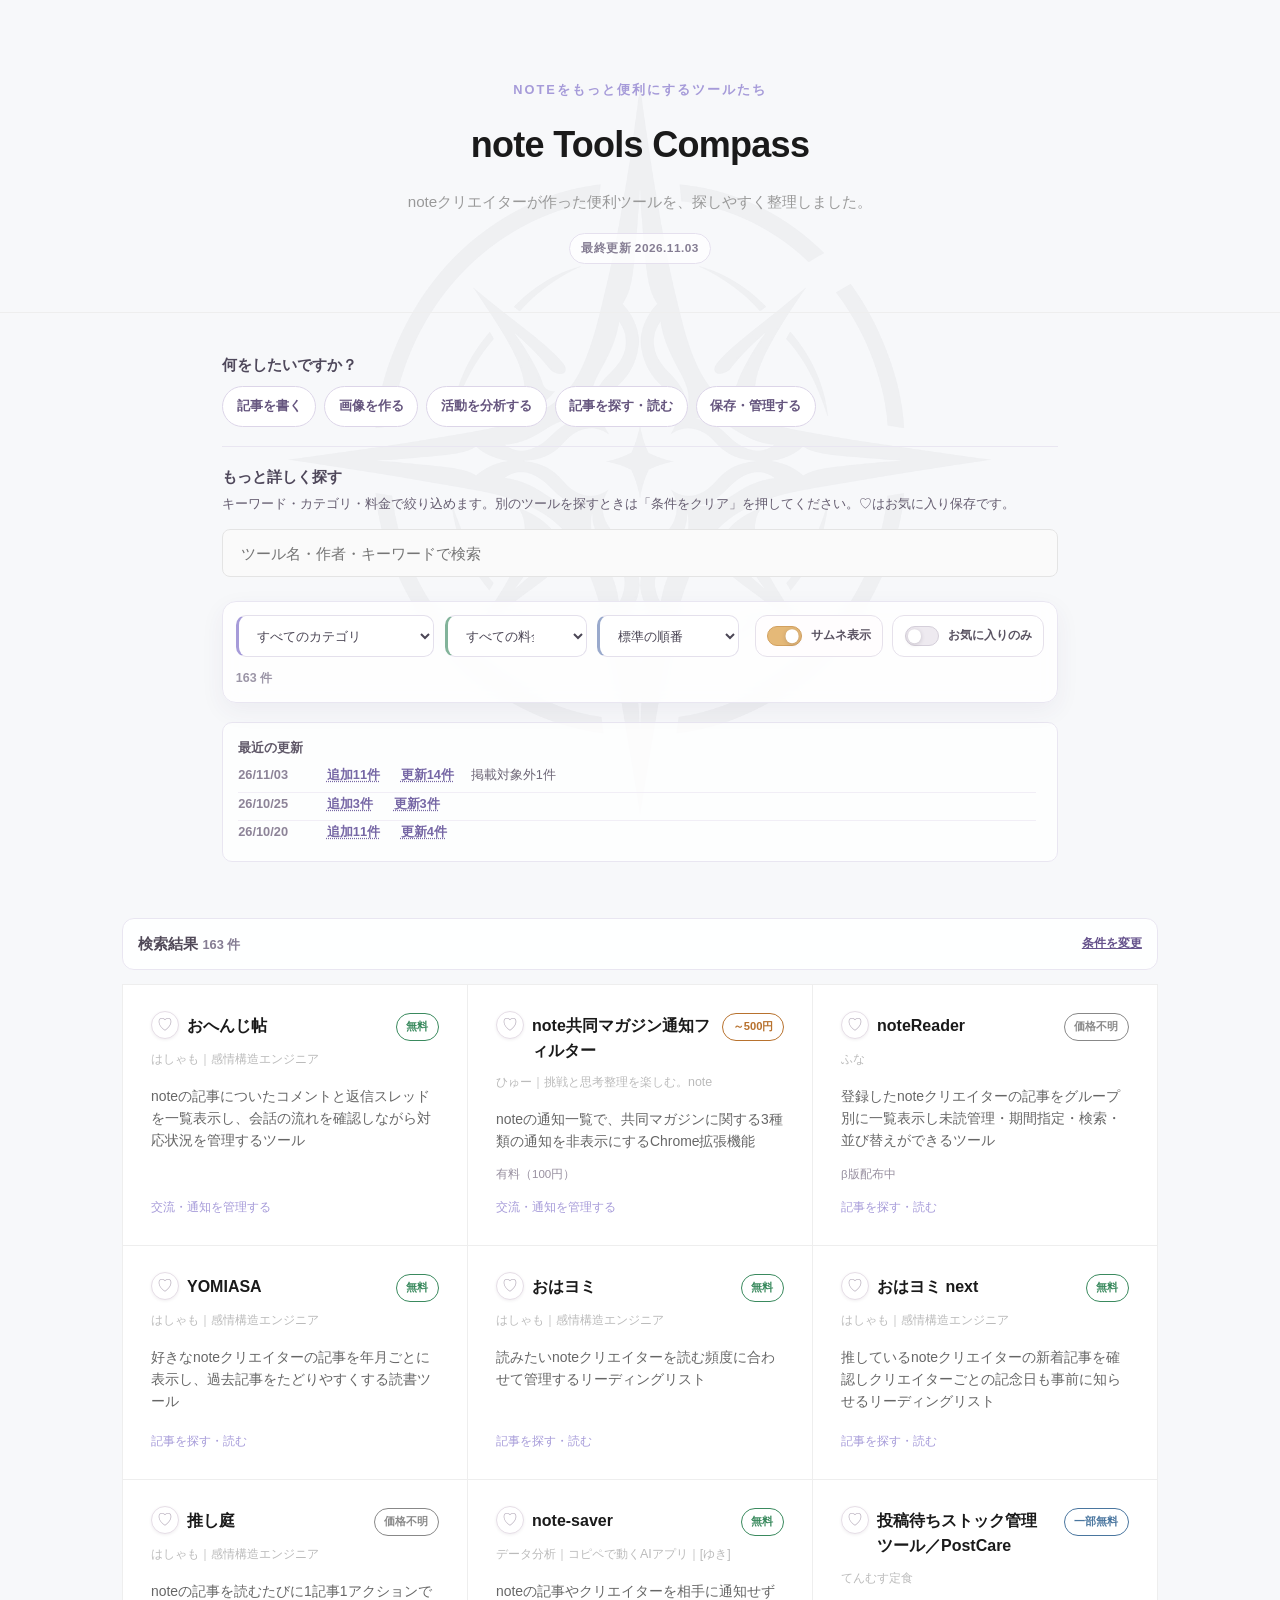
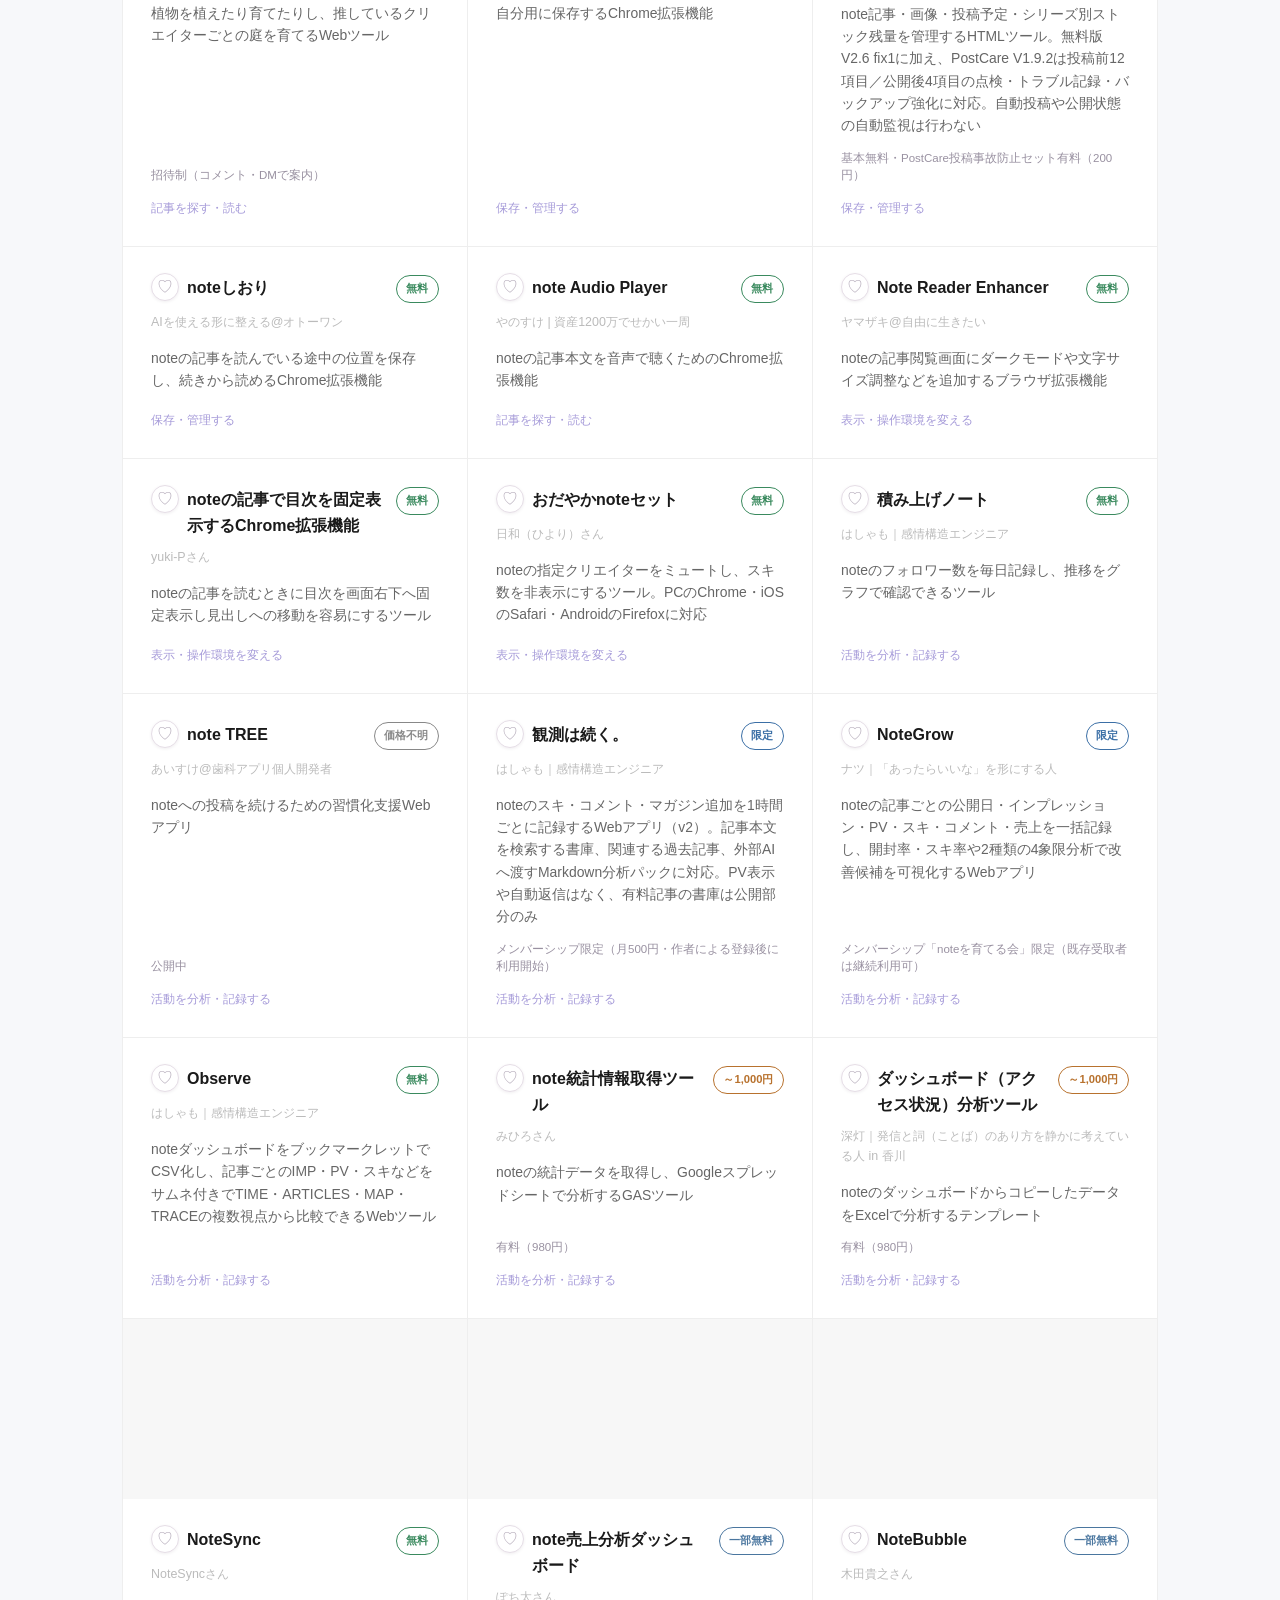
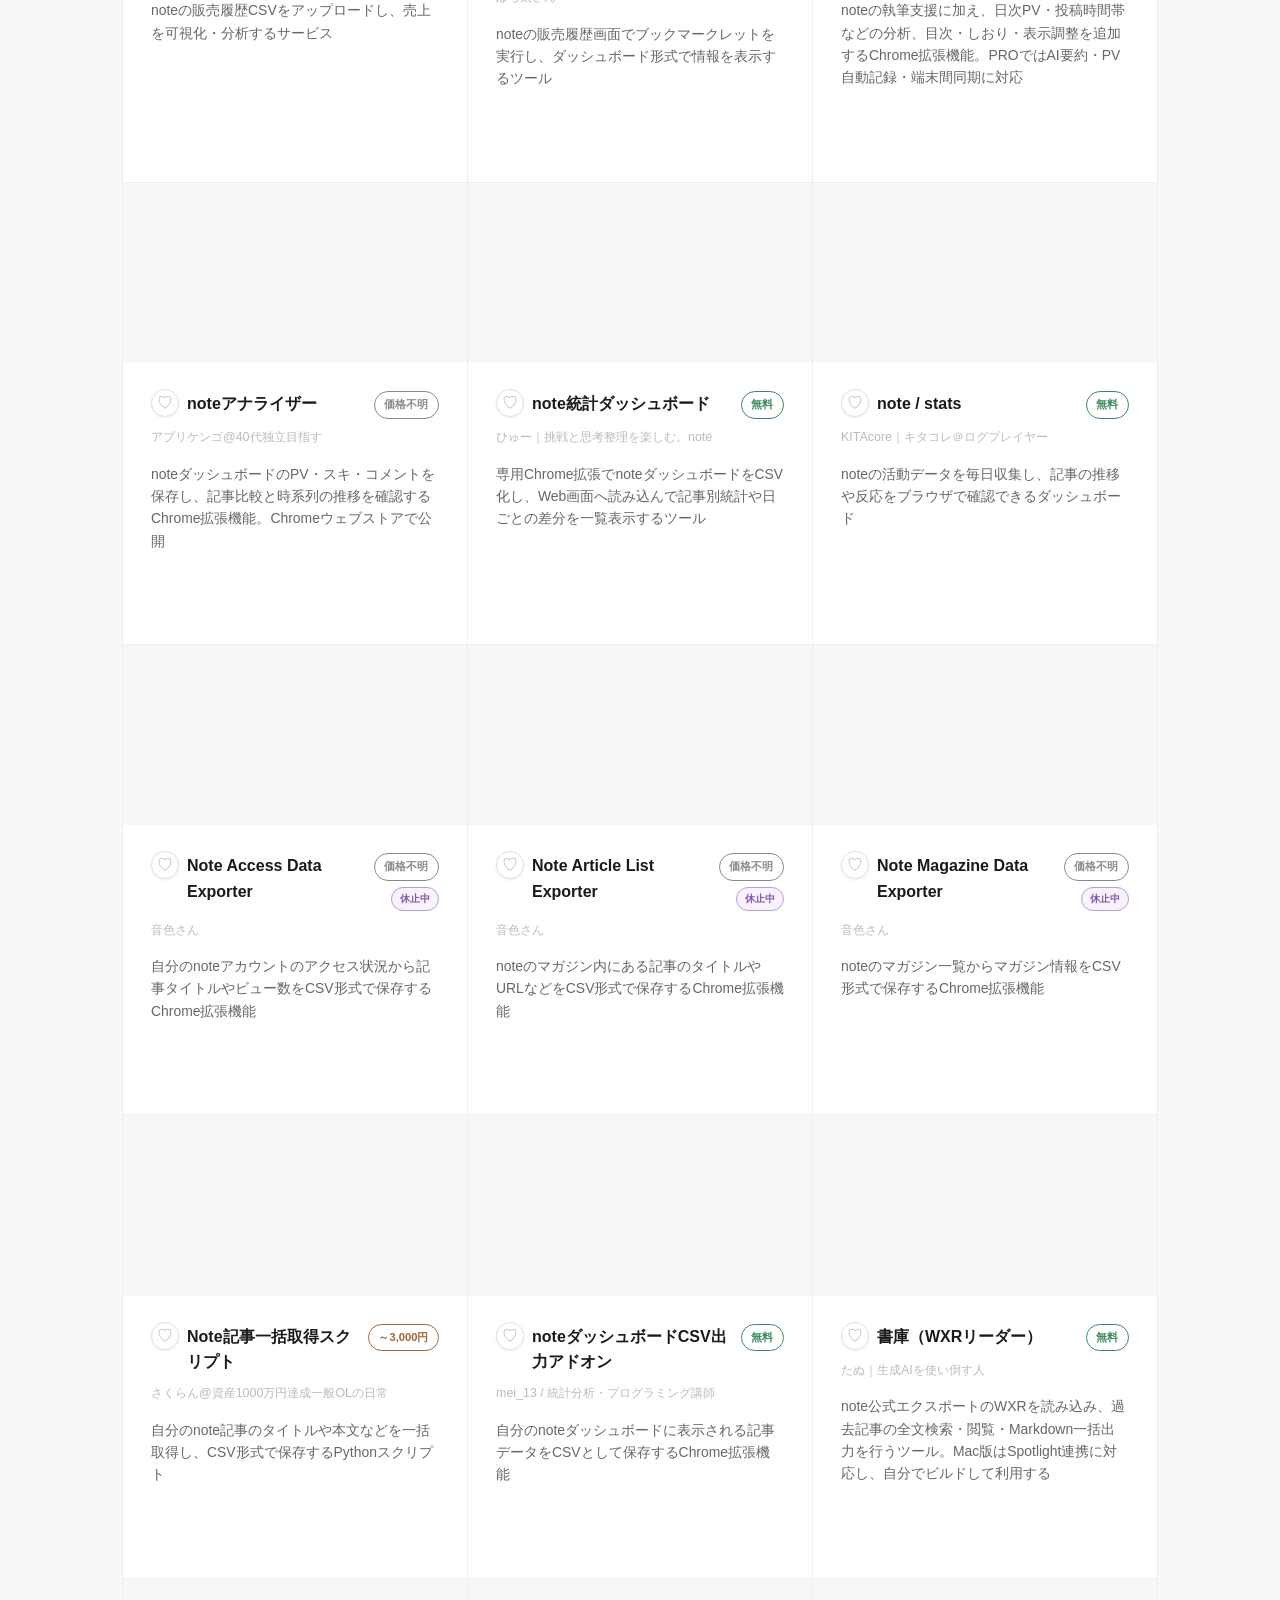
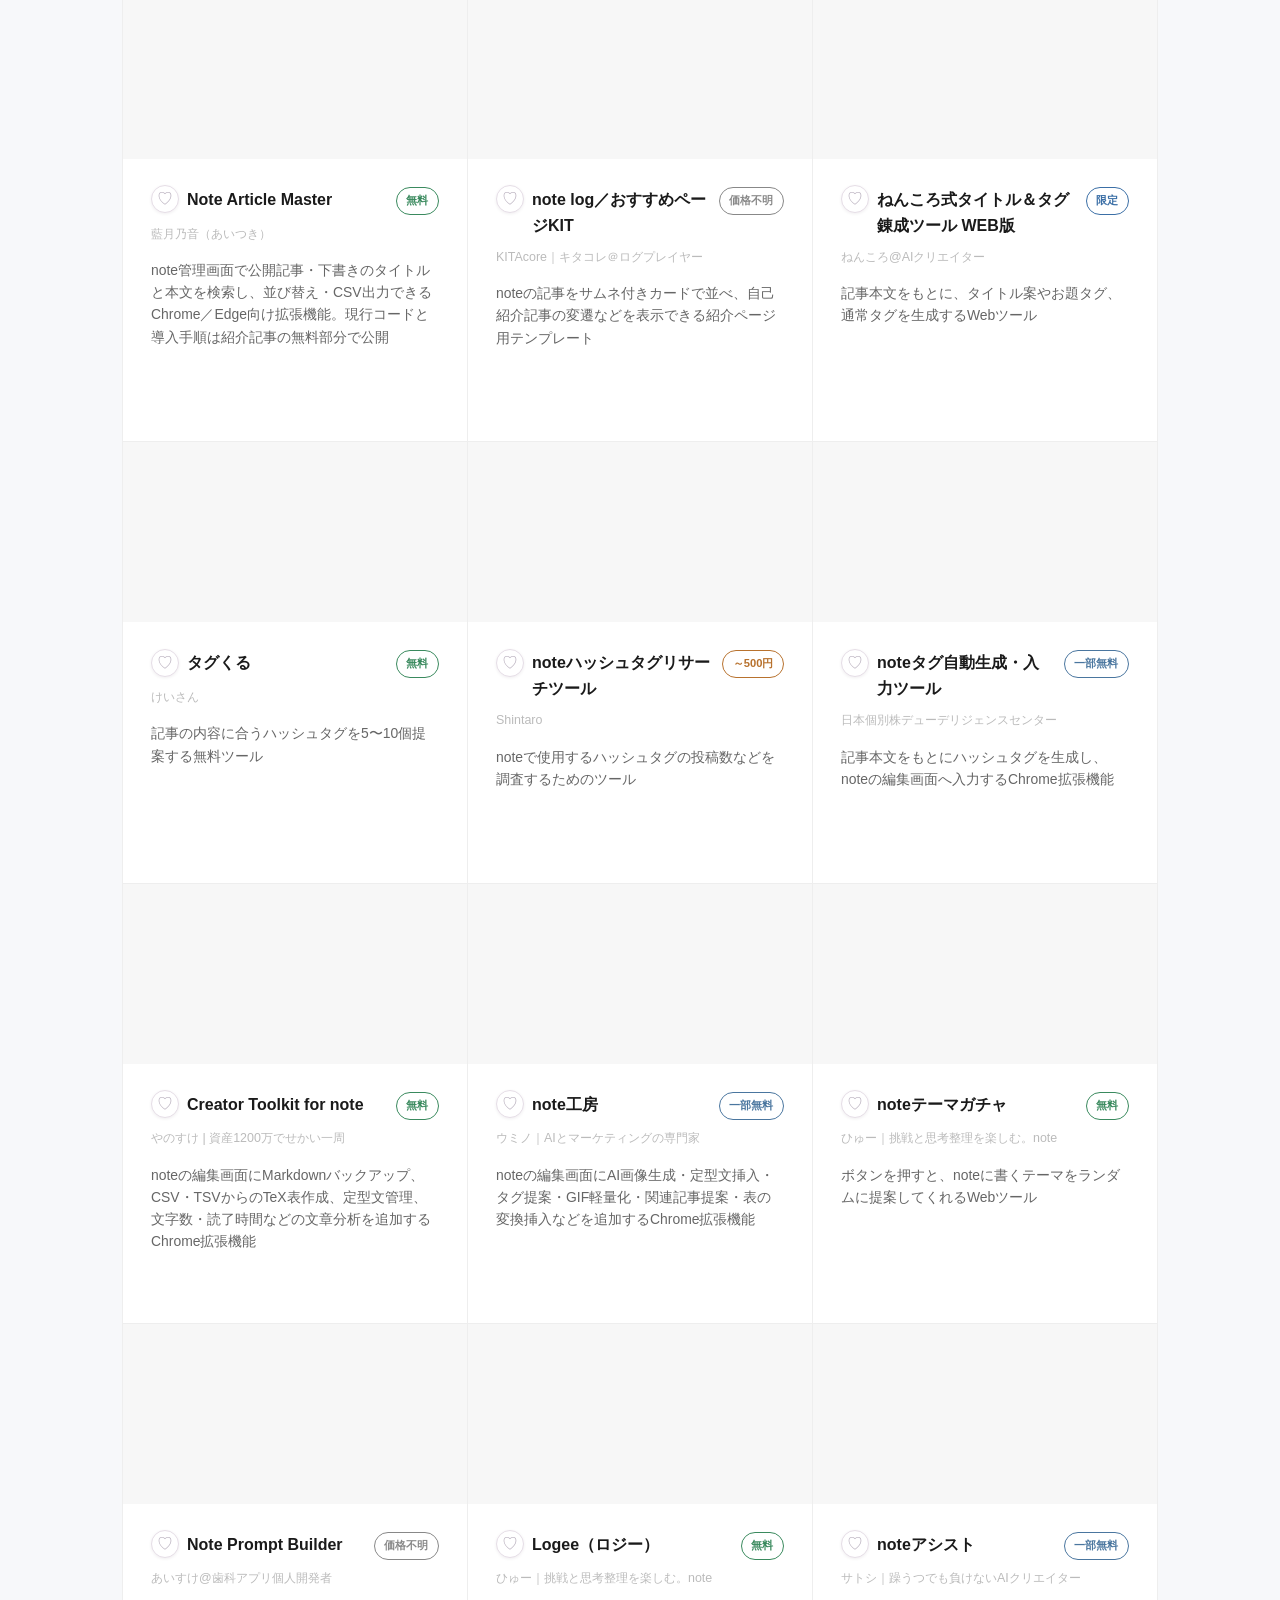
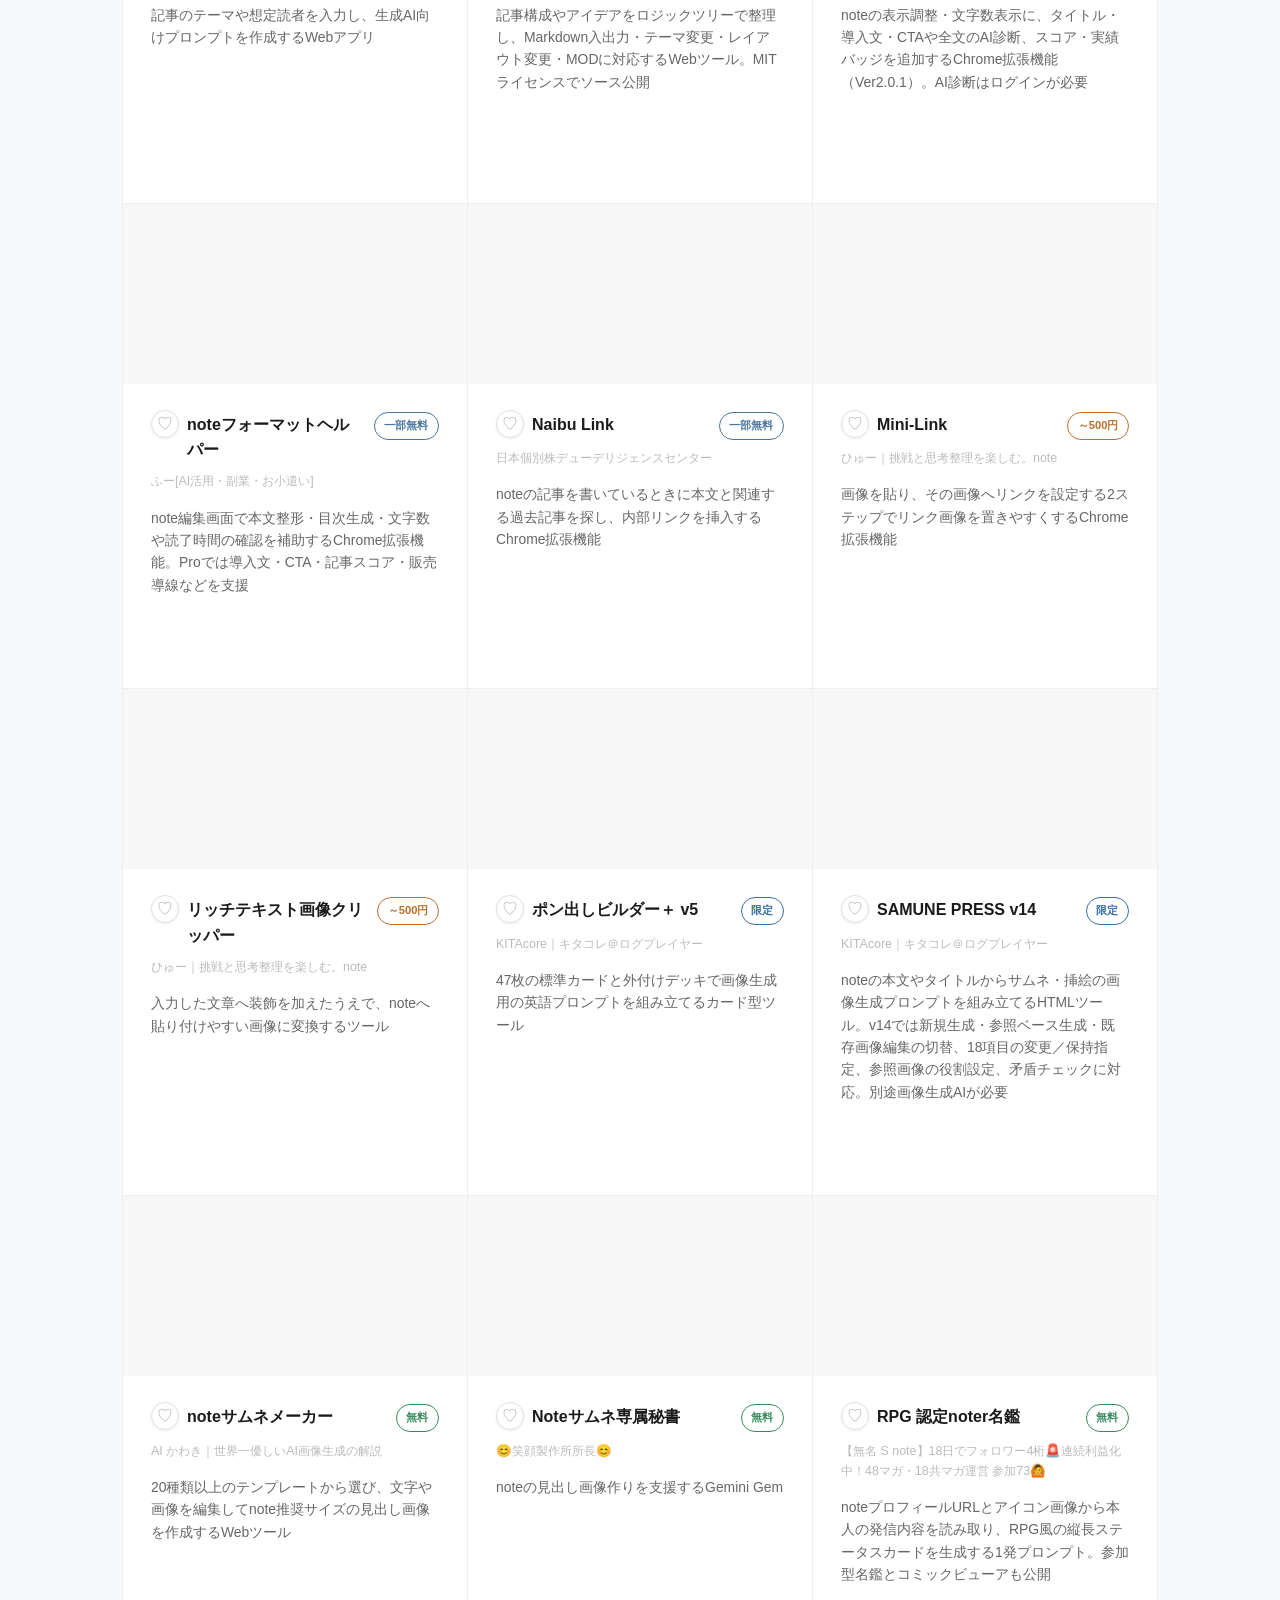
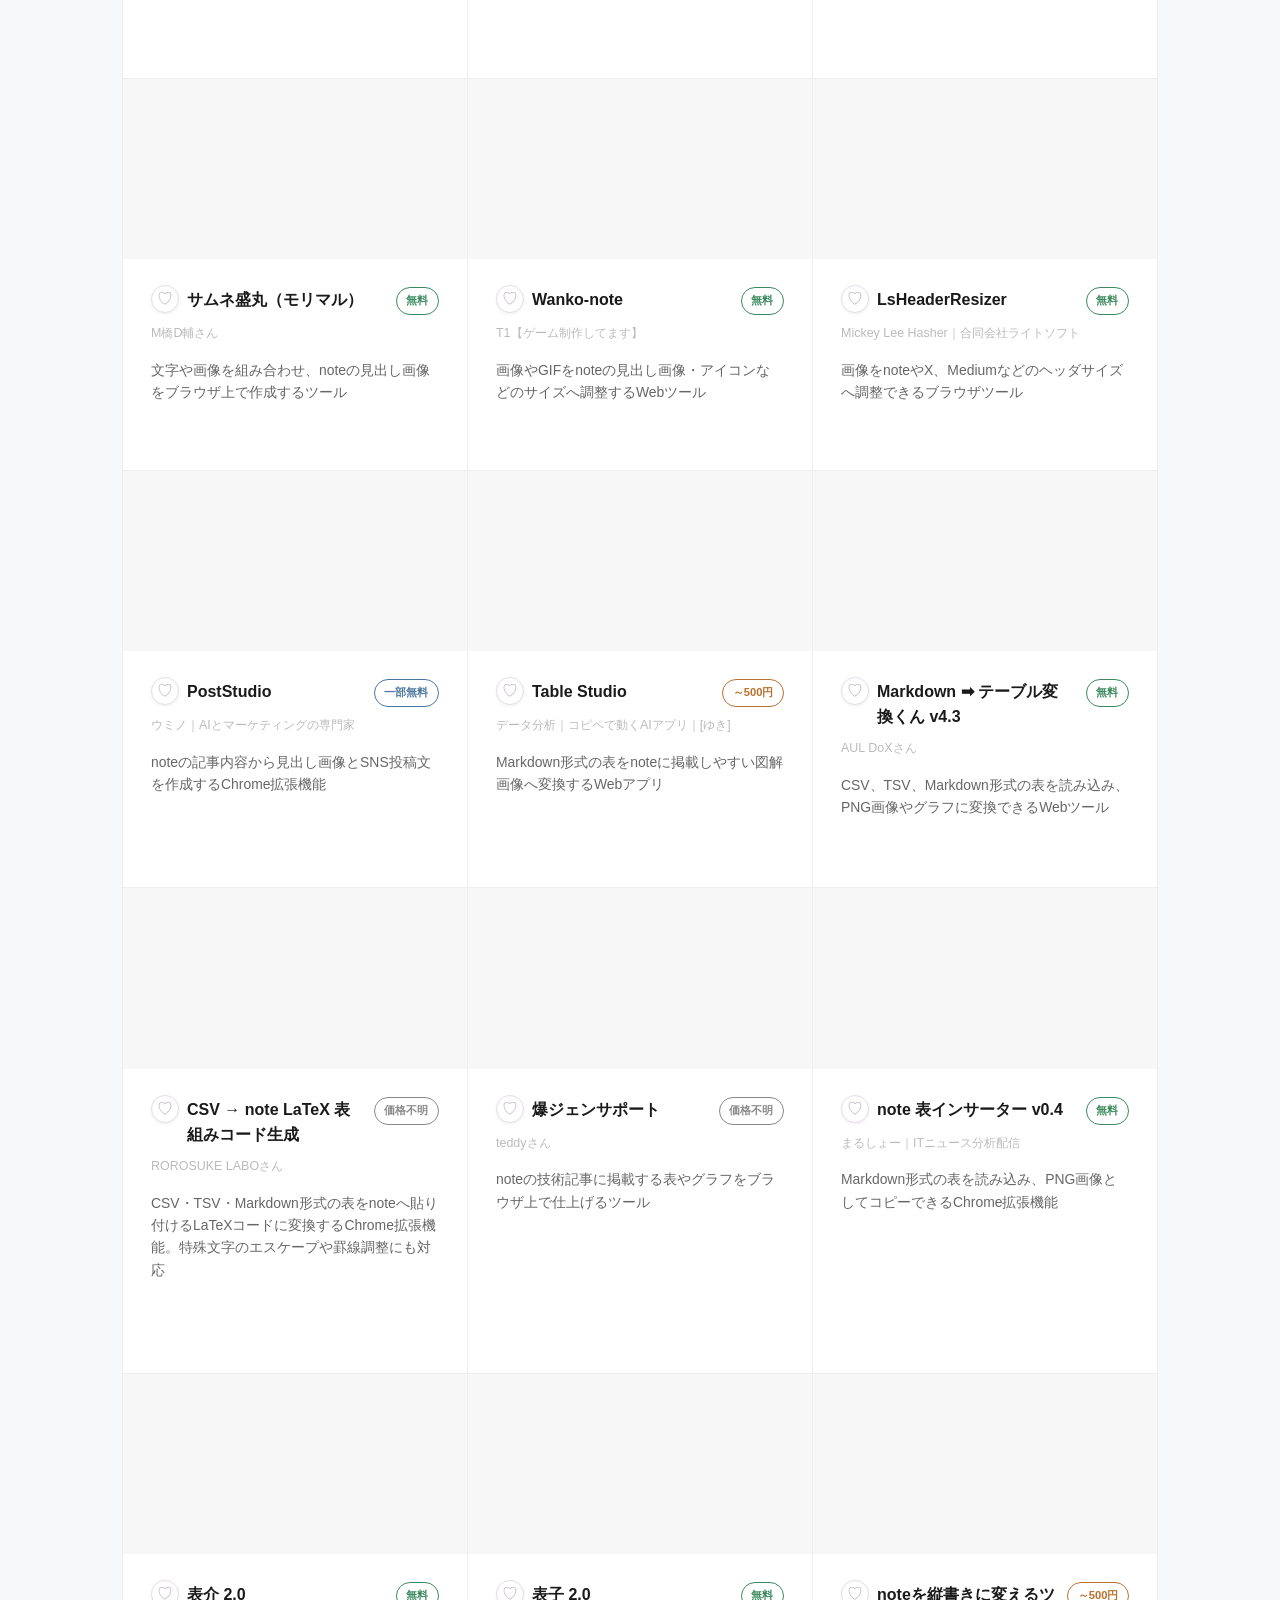
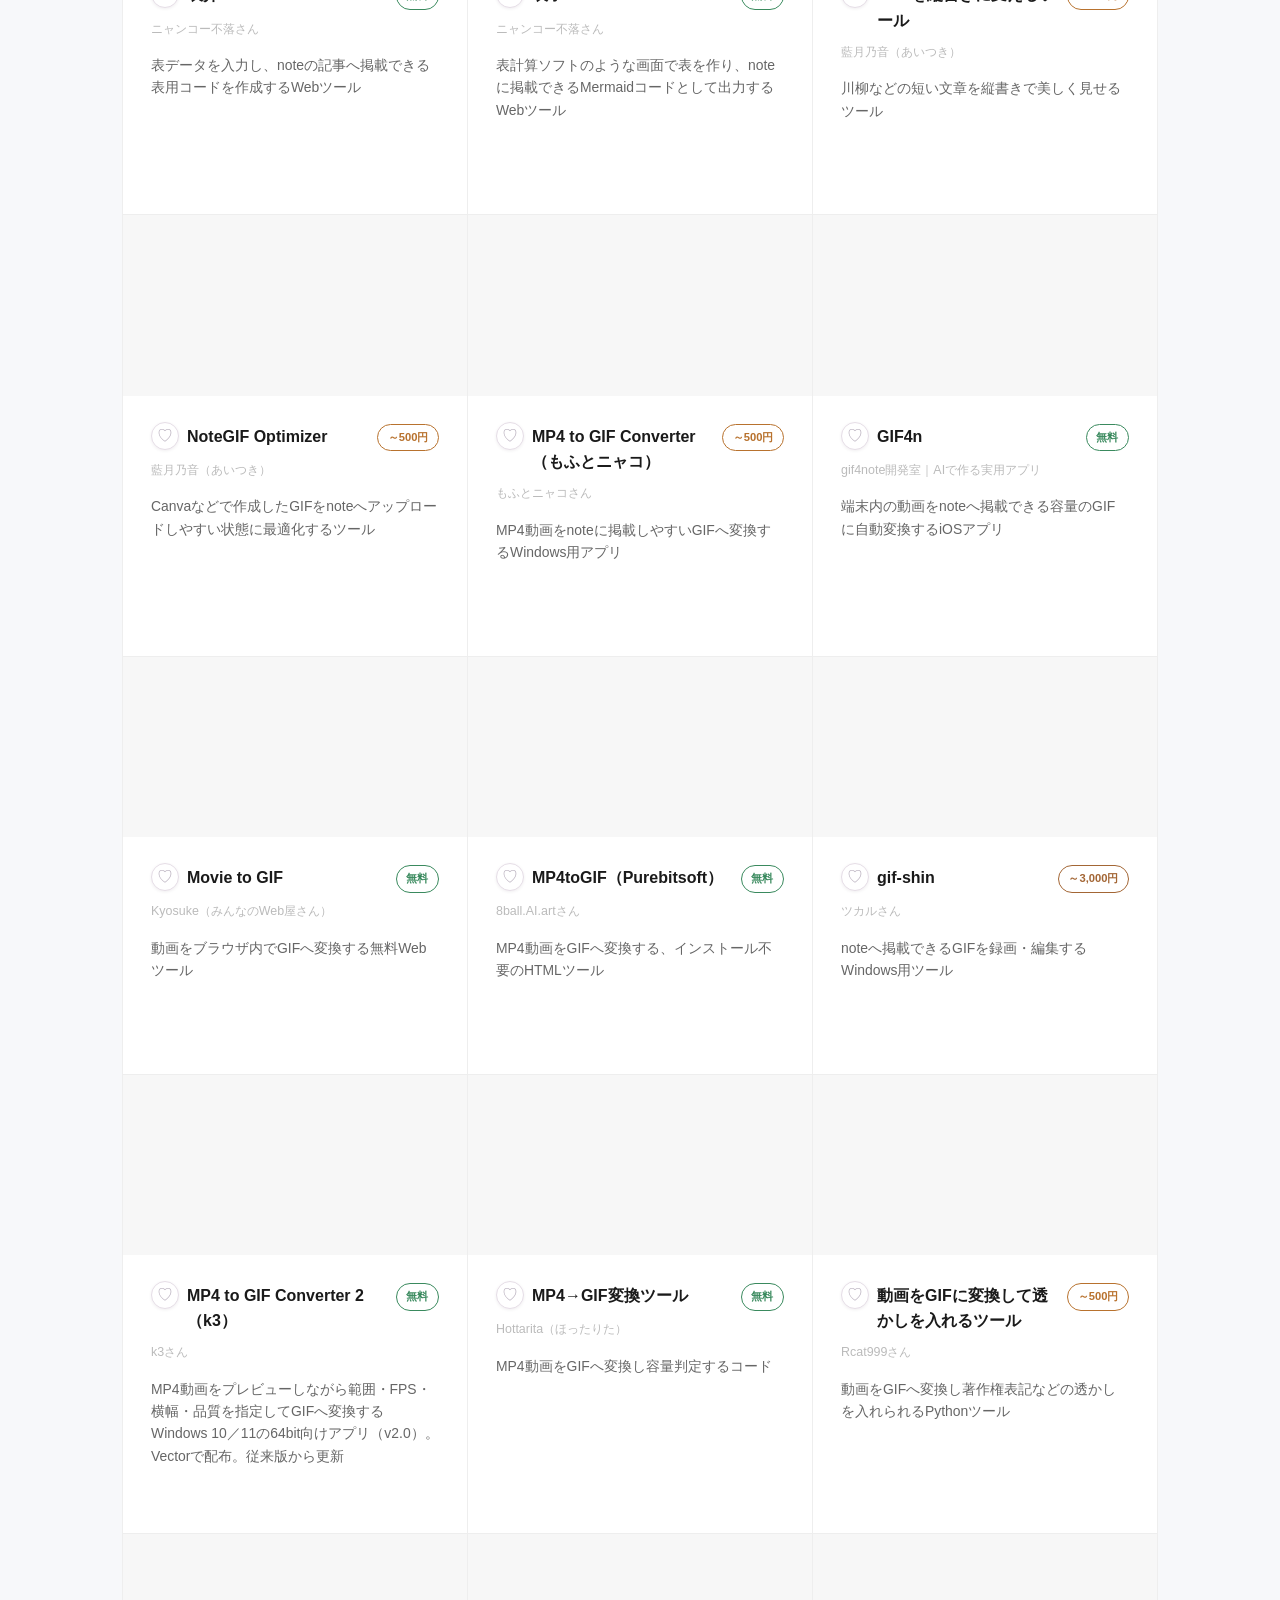
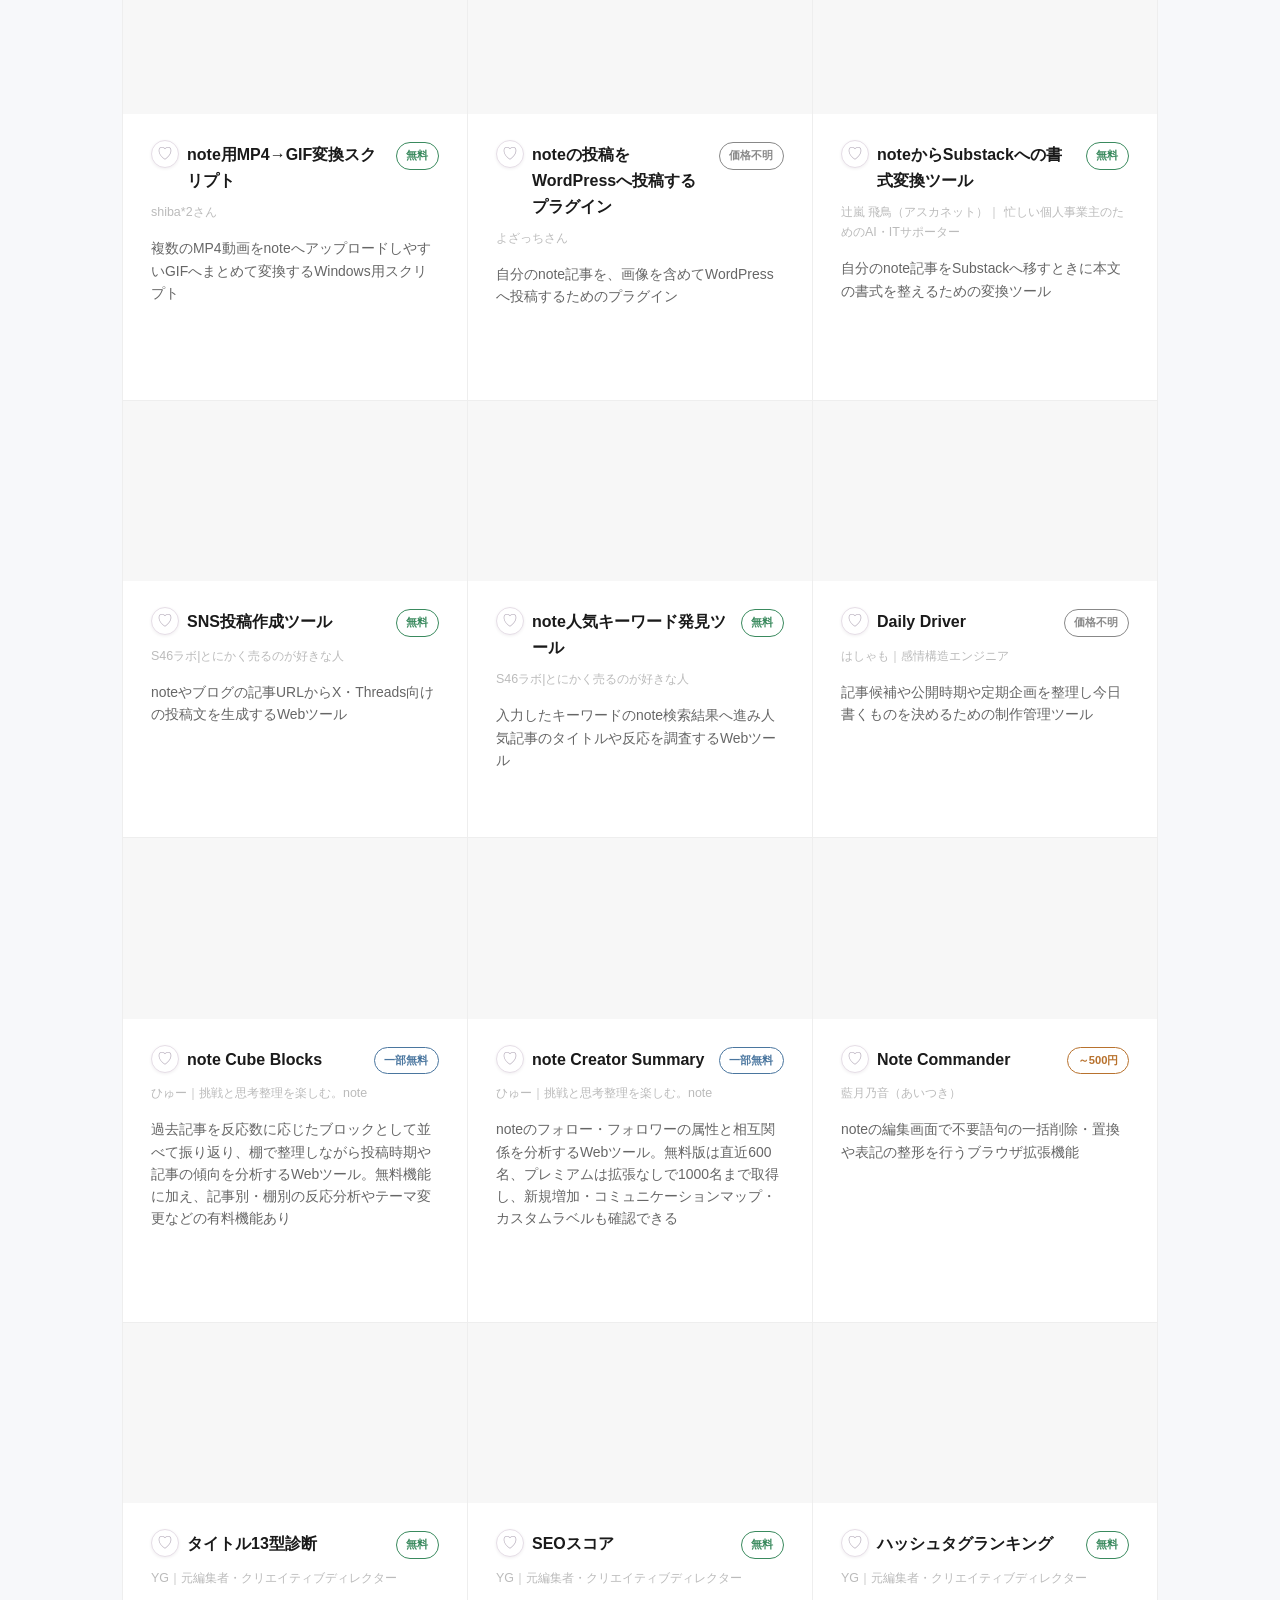
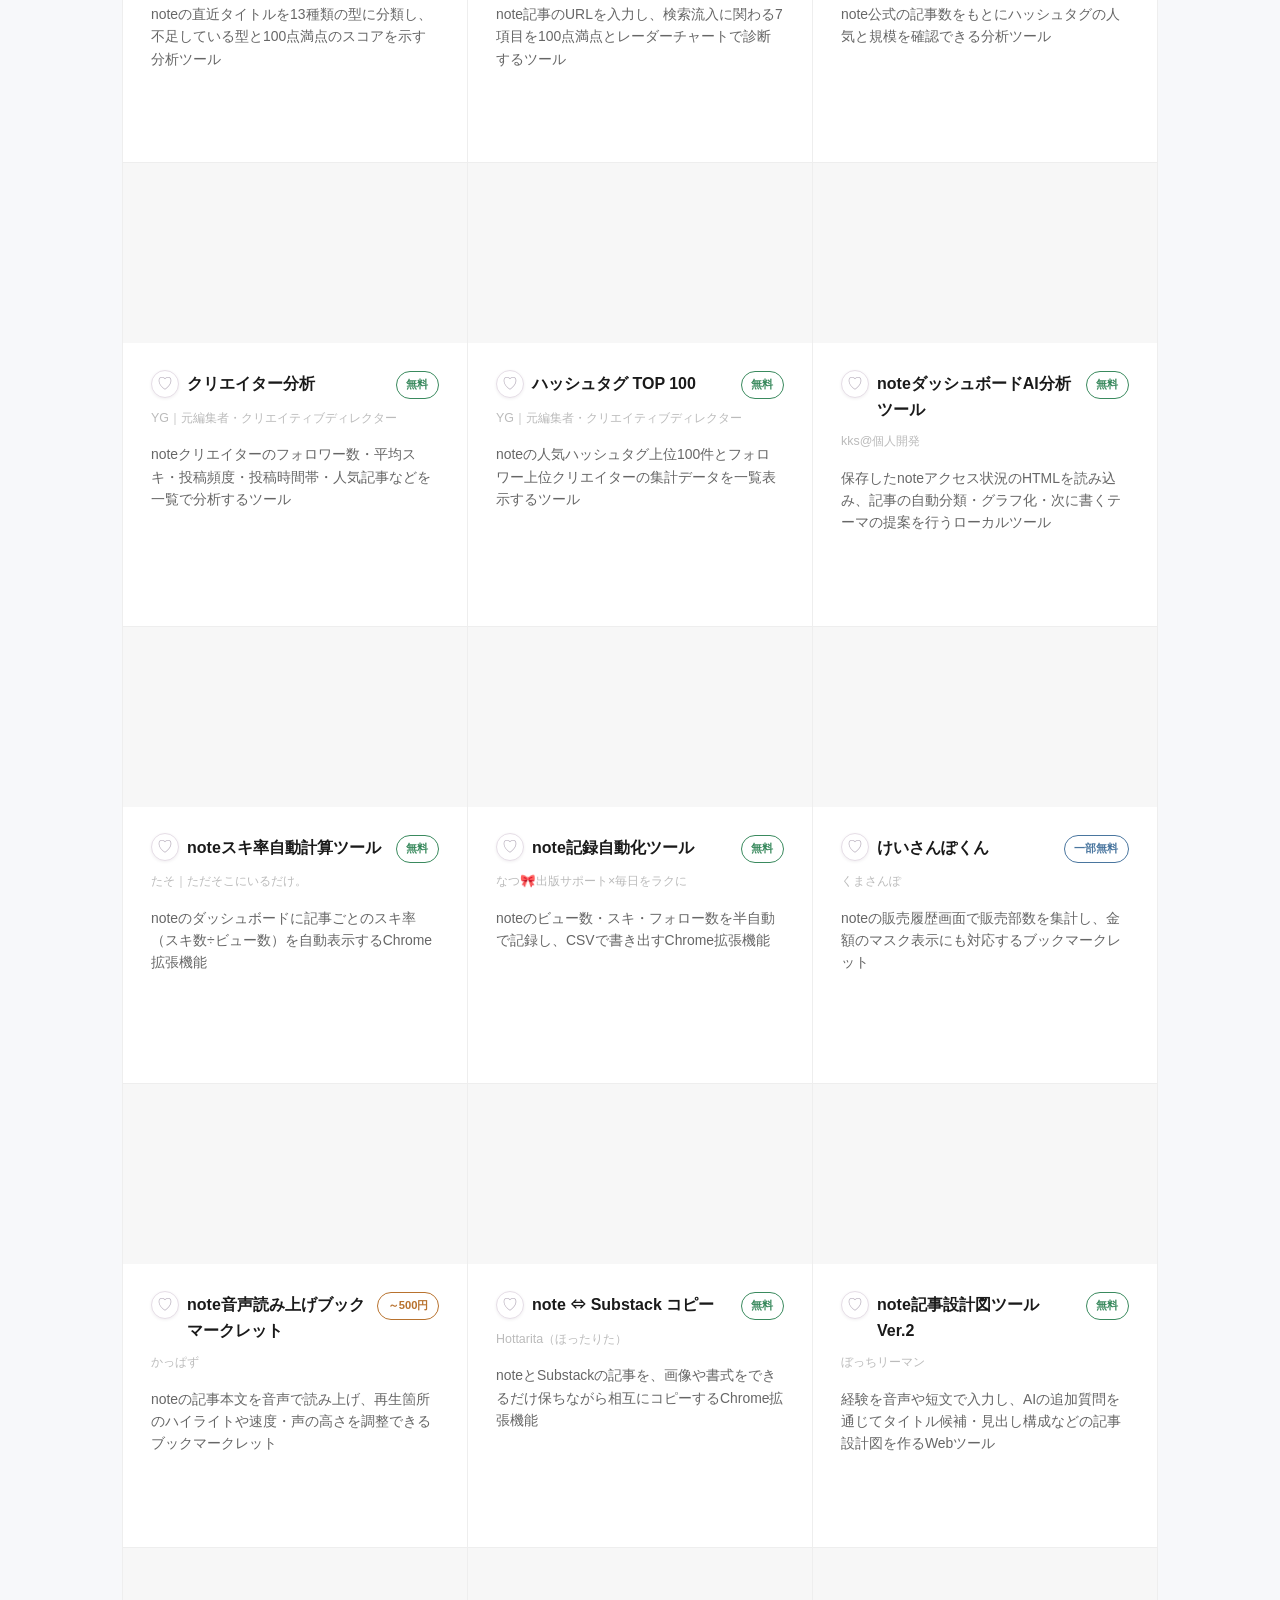
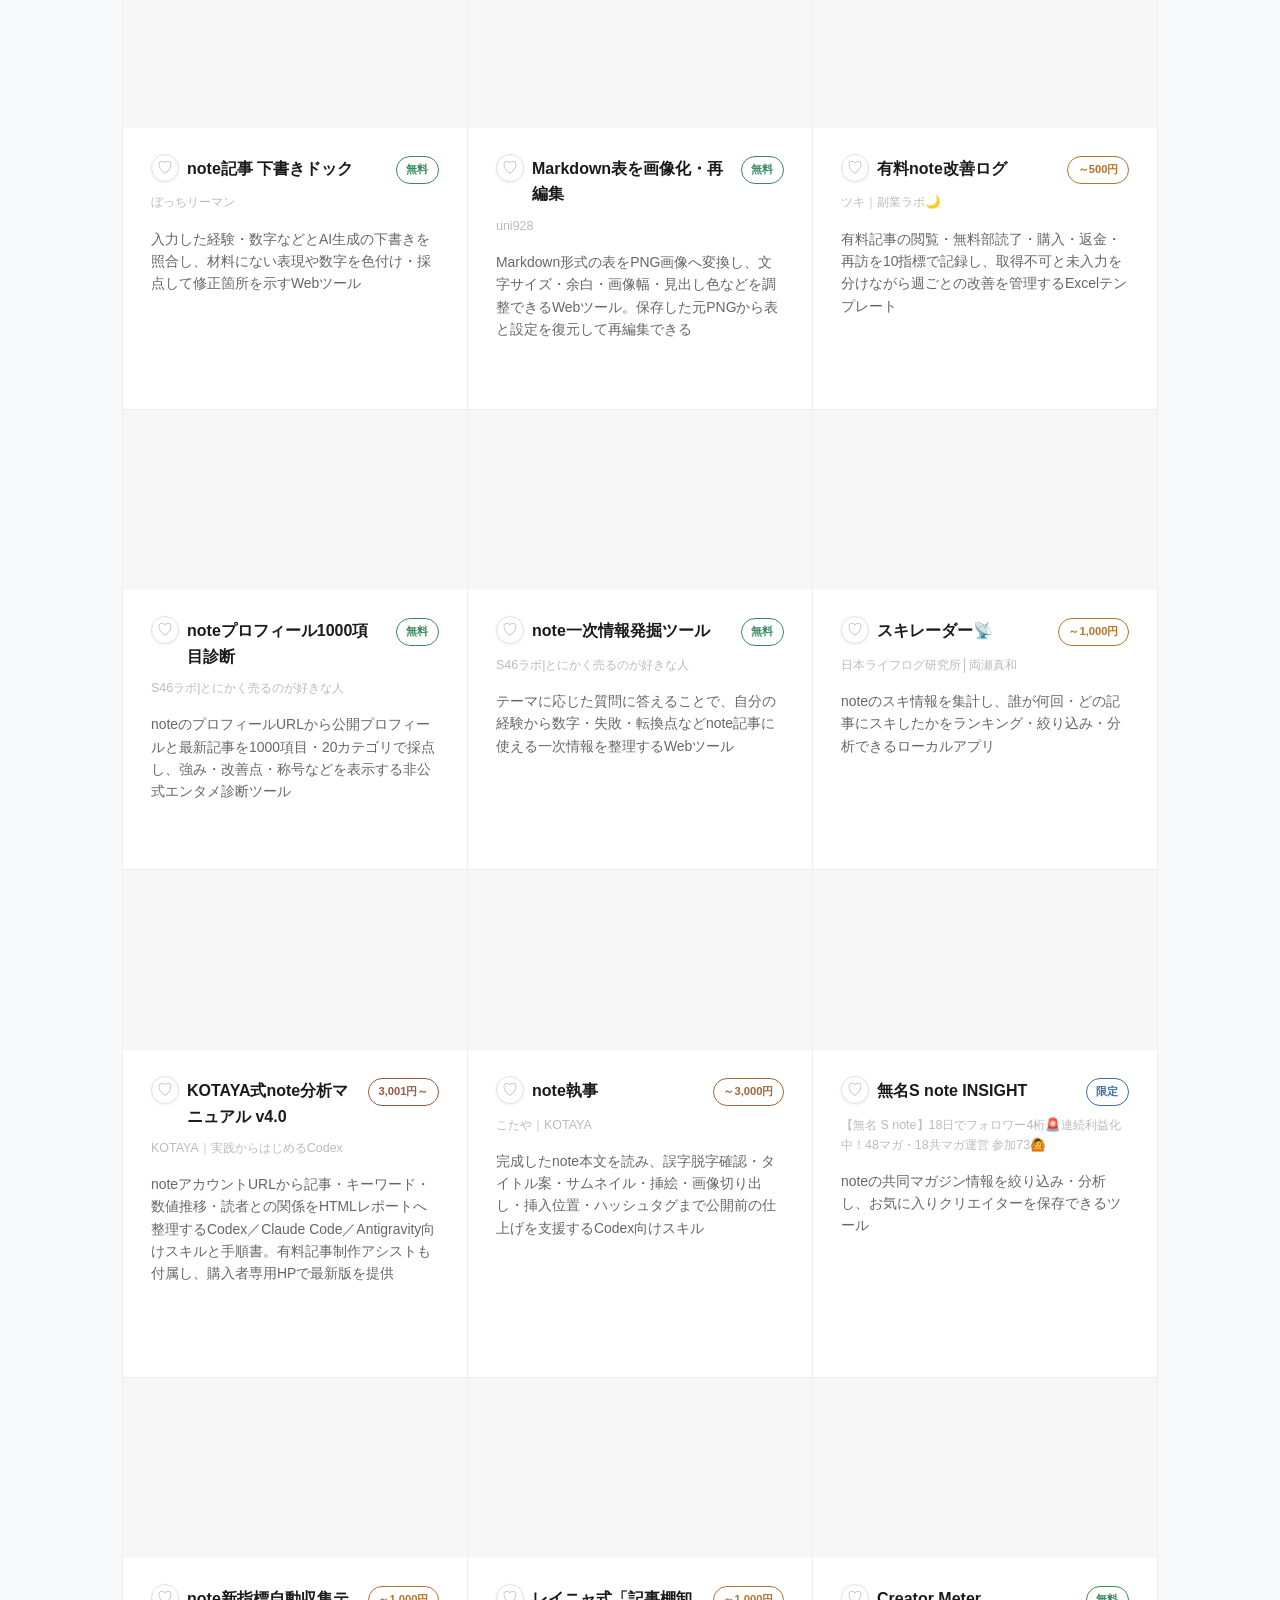
==== commit 1ba93c6a: "Simplify instructions beside detailed search controls" ====
--- a/index.html
+++ b/index.html
@@ -54,7 +54,7 @@
       </div>
       <div class="detailed-search-heading">
         <h2>もっと詳しく探す</h2>
-        <p class="quick-guide">キーワード・カテゴリ・料金を組み合わせて探せます。♡でお気に入り保存。別の条件で探すときは「条件をクリア」を押してください。</p>
+        <p class="quick-guide">キーワード・カテゴリ・料金で絞り込めます。別のツールを探すときは「条件をクリア」を押してください。♡はお気に入り保存です。</p>
       </div>
       <div class="search-wrap">
         <input type="text" id="searchInput" placeholder="ツール名・作者・キーワードで検索">
--- a/style.css
+++ b/style.css
@@ -627,3 +627,94 @@
   margin-top: 1.2rem;
   margin-bottom: 0;
 }
+
+/* Results context and recovery actions, placed adjacent to the tool list. */
+.results-overview {
+  margin-bottom: 0.85rem;
+  padding: 0.8rem 0.95rem;
+  border: 1px solid #E9E6F1;
+  border-radius: 12px;
+  background: rgba(255, 255, 255, 0.88);
+  scroll-margin-top: 0.75rem;
+}
+.results-heading {
+  display: flex;
+  align-items: center;
+  justify-content: space-between;
+  gap: 0.65rem;
+  flex-wrap: wrap;
+}
+.results-heading h2 {
+  color: #504958;
+  font-size: 0.95rem;
+}
+#resultSummaryCount {
+  color: #857D93;
+  font-size: 0.8rem;
+}
+.results-actions {
+  display: flex;
+  align-items: center;
+  flex-wrap: wrap;
+  gap: 0.75rem;
+}
+.results-actions a, .results-actions button {
+  color: #65528C;
+  font: inherit;
+  font-size: 0.78rem;
+  font-weight: 600;
+}
+.results-actions button {
+  padding: 0.25rem 0.5rem;
+  border: 1px solid #DDD6ED;
+  border-radius: 6px;
+  background: #F6F3FB;
+  cursor: pointer;
+}
+.results-actions button[hidden], .active-filters[hidden] { display: none; }
+.active-filters {
+  display: flex;
+  flex-wrap: wrap;
+  gap: 0.45rem;
+  margin-top: 0.75rem;
+}
+.filter-chip {
+  padding: 0.3rem 0.55rem;
+  border: 1px solid #DAD2EA;
+  border-radius: 999px;
+  background: #F4F0FA;
+  color: #534475;
+  font: inherit;
+  font-size: 0.76rem;
+  cursor: pointer;
+}
+.filter-chip:hover, .results-actions button:hover { background: #EDE6F8; }
+.filter-chip:focus-visible, .results-actions button:focus-visible, .results-actions a:focus-visible {
+  outline: 2px solid #7865B0;
+  outline-offset: 2px;
+}
+.empty-state { color: #615A69; }
+.empty-state p { margin-bottom: 0.55rem; }
+#emptyResetBtn {
+  margin-top: 0.3rem;
+  padding: 0.65rem 0.95rem;
+  border: 1px solid #CFC4E2;
+  border-radius: 8px;
+  background: #F4F0FA;
+  color: #514175;
+  cursor: pointer;
+  font: inherit;
+  font-size: 0.86rem;
+  font-weight: 600;
+}
+#emptyResetBtn:hover { background: #EDE6F8; }
+#emptyResetBtn:focus-visible { outline: 2px solid #7865B0; outline-offset: 2px; }
+@media (max-width: 640px) {
+  .results-overview { padding: 0.75rem; }
+}
+
+/* On narrow phones, the previous 300px card minimum exceeded the content area. */
+@media (max-width: 640px) {
+  .grid-wrap { padding: 1rem 1rem 3rem; }
+  #toolsGrid { grid-template-columns: minmax(0, 1fr); }
+}
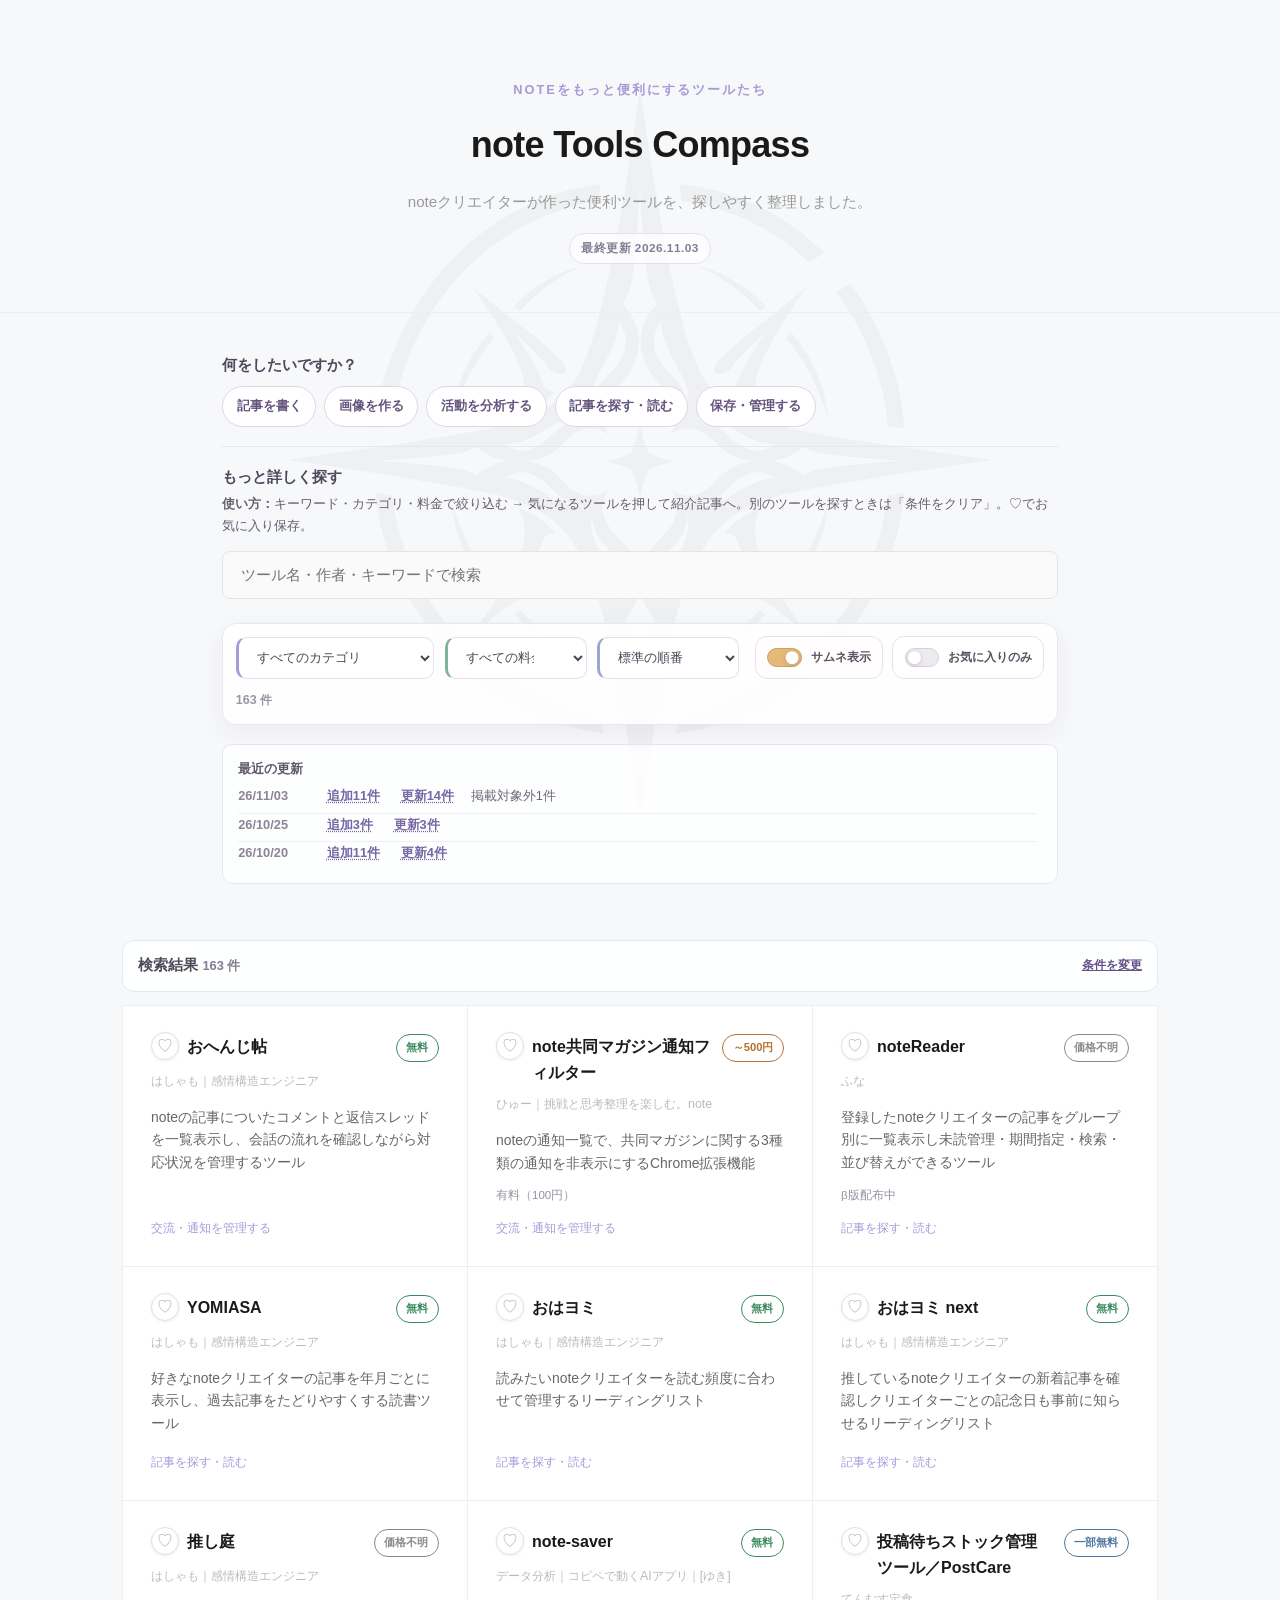
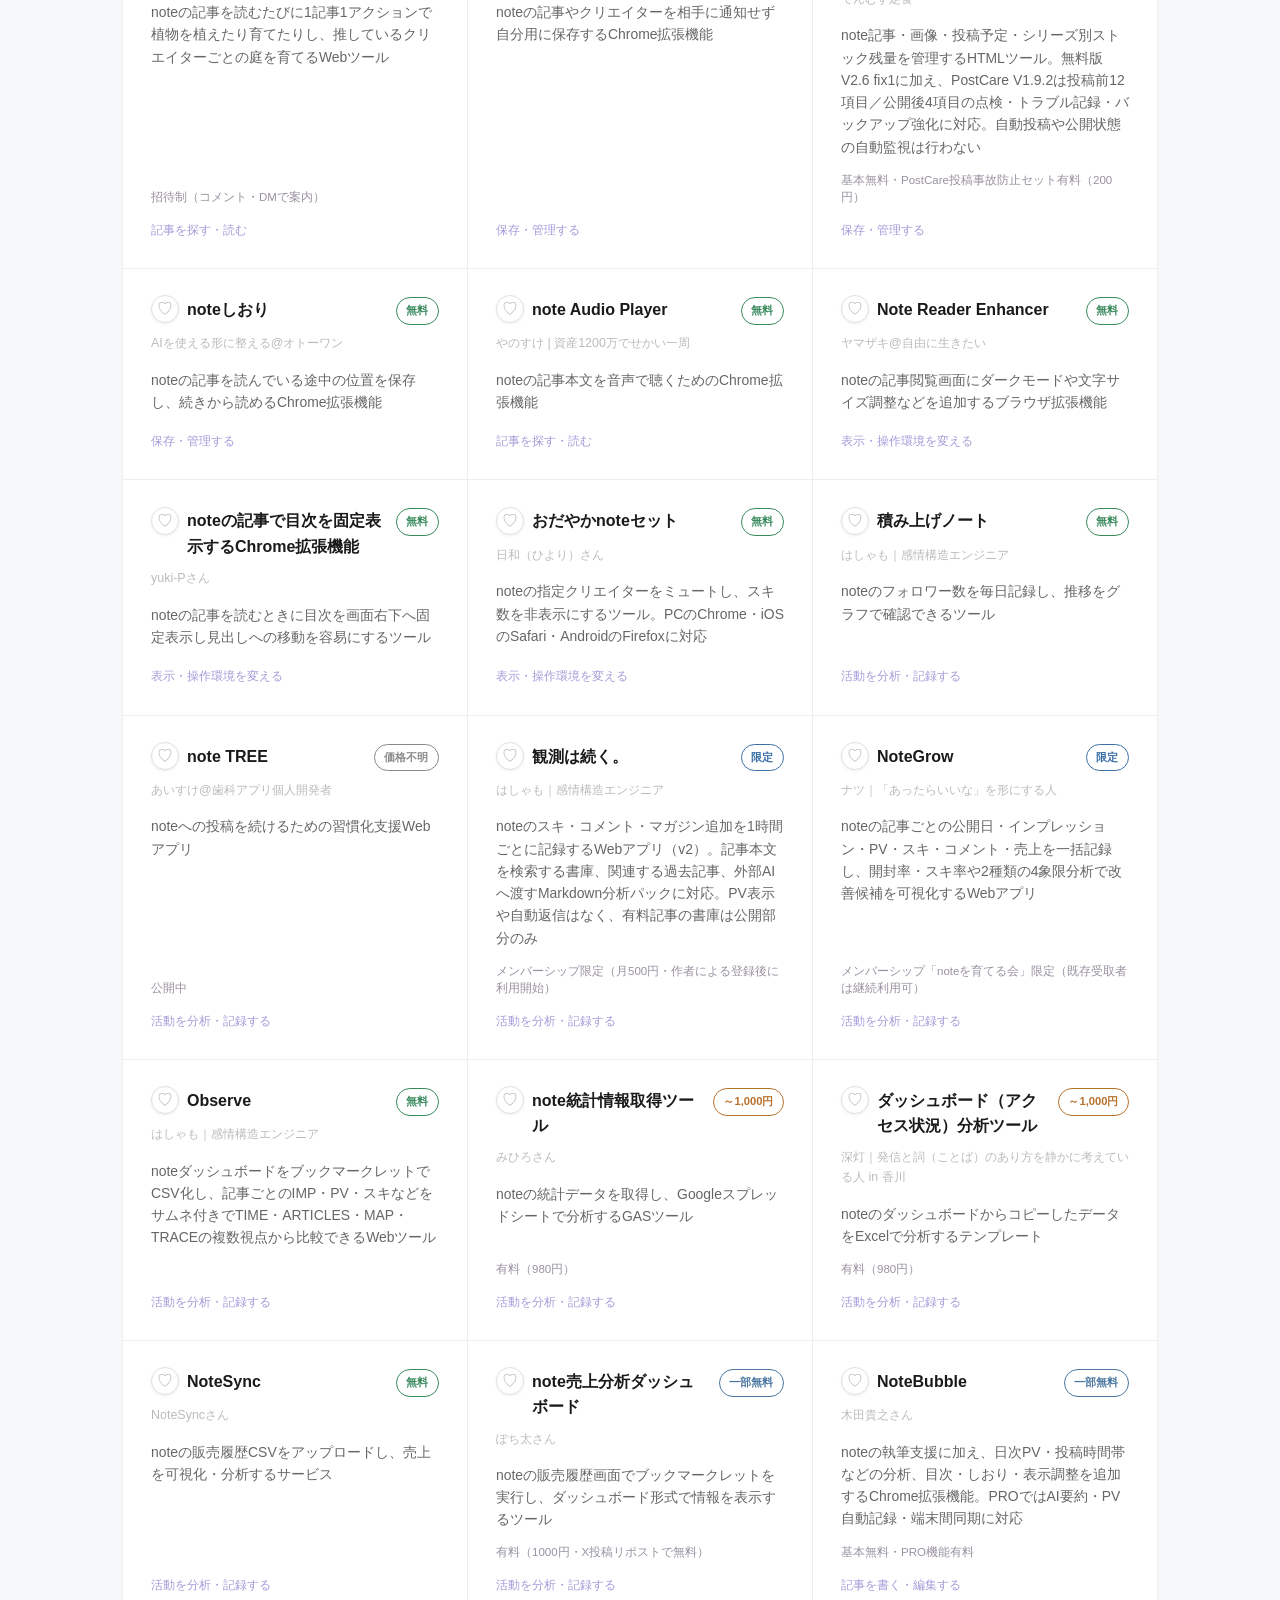
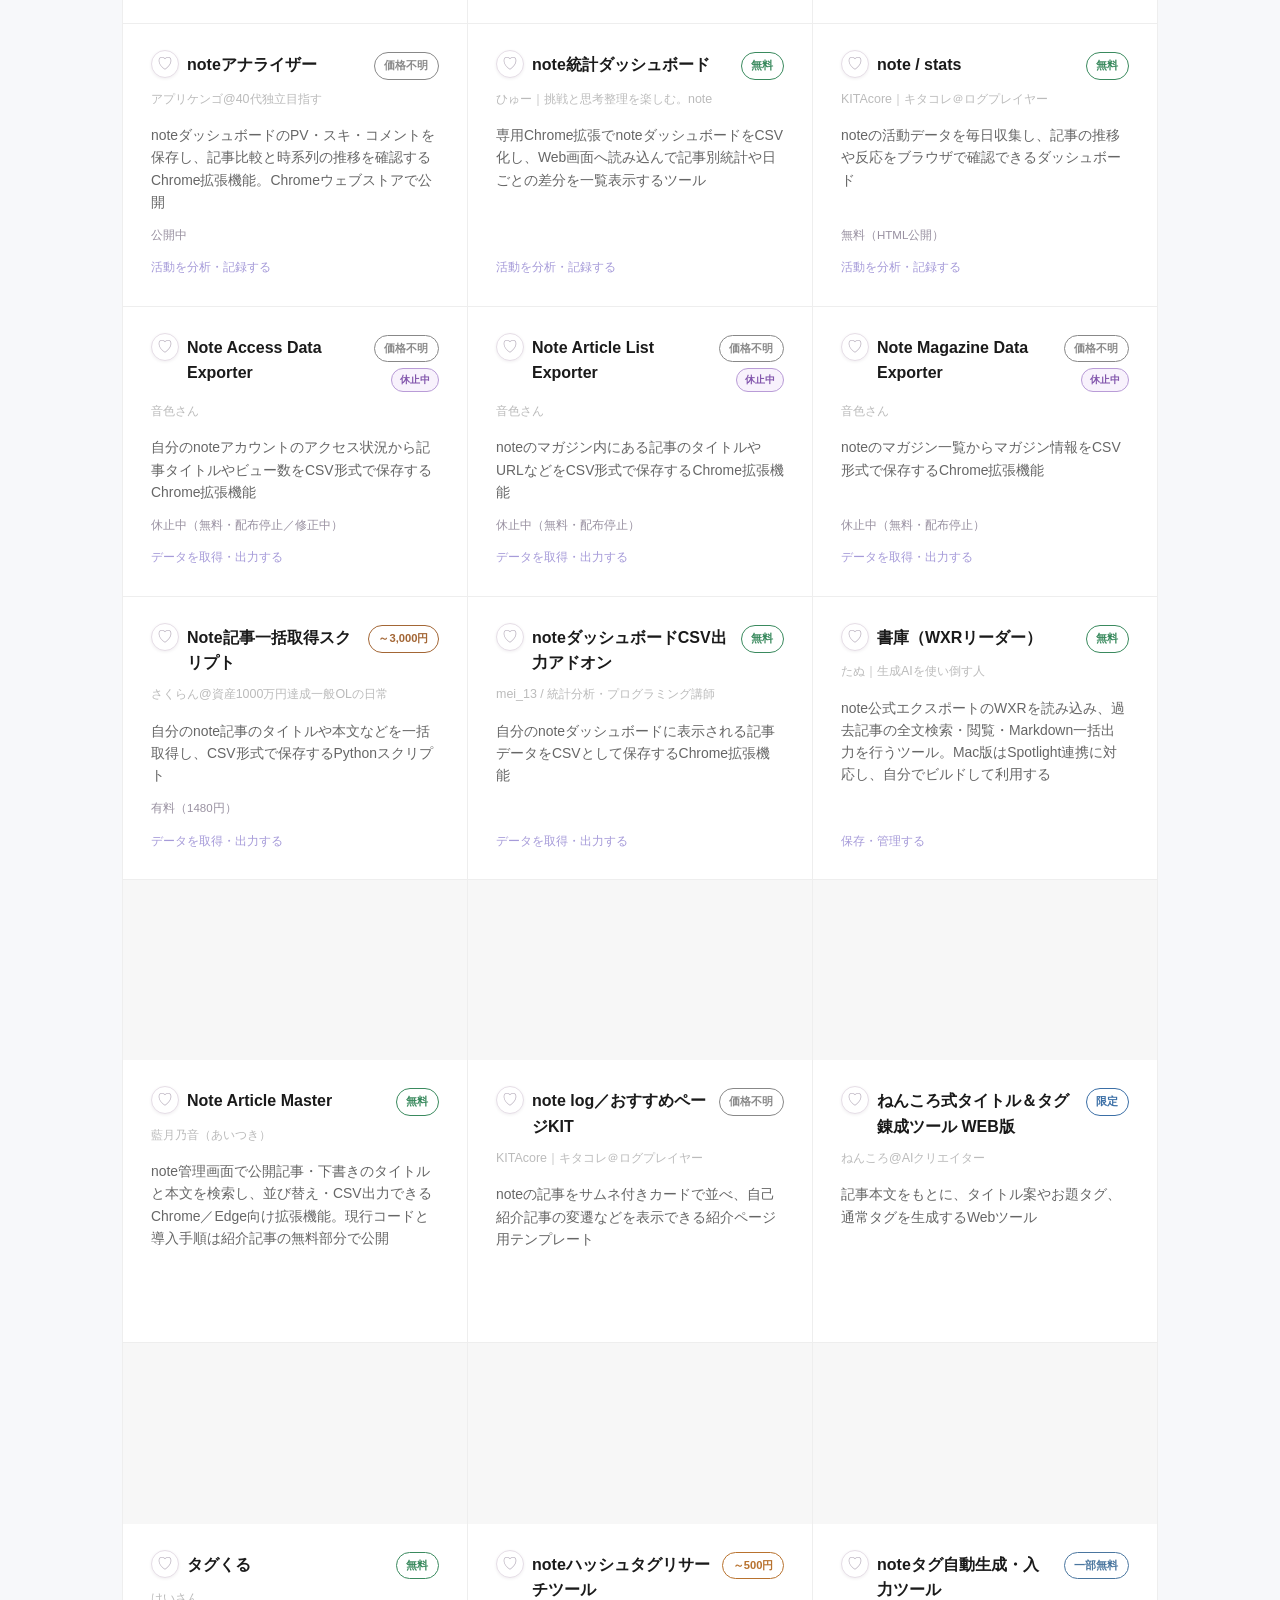
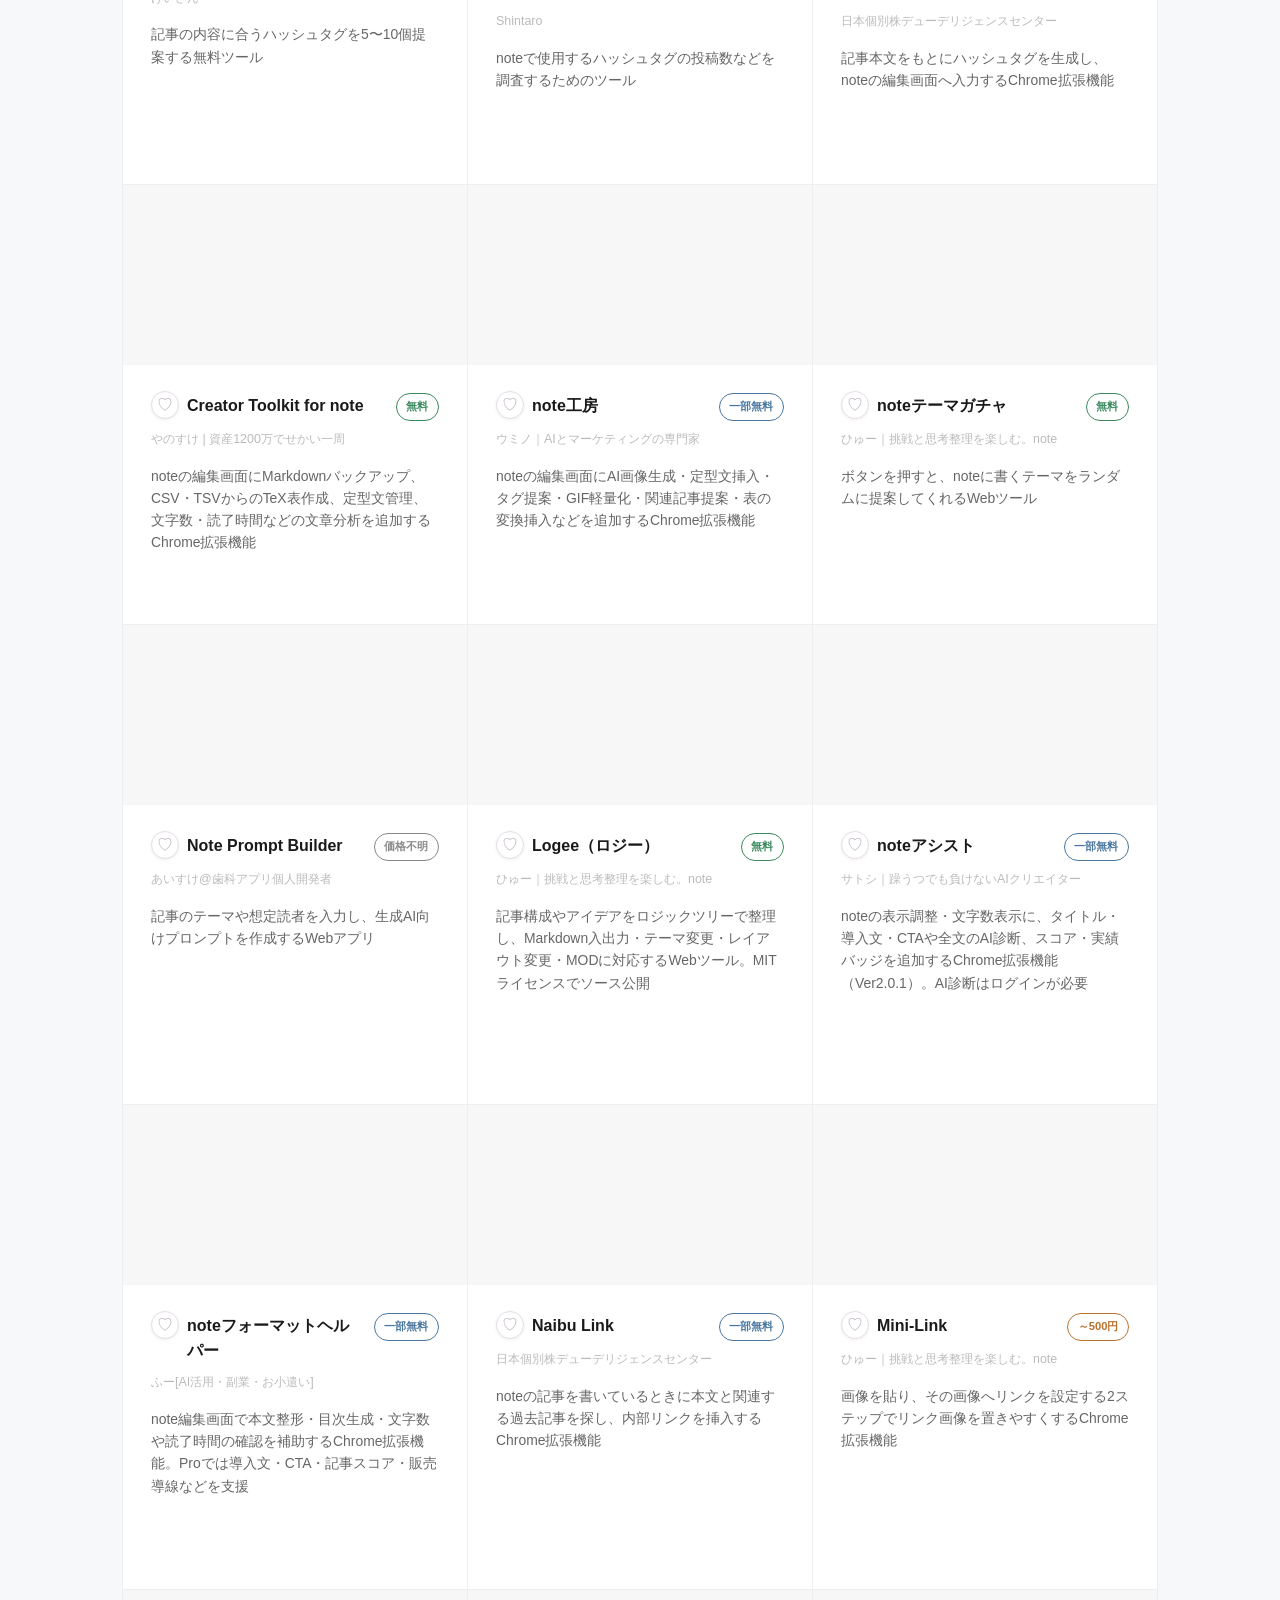
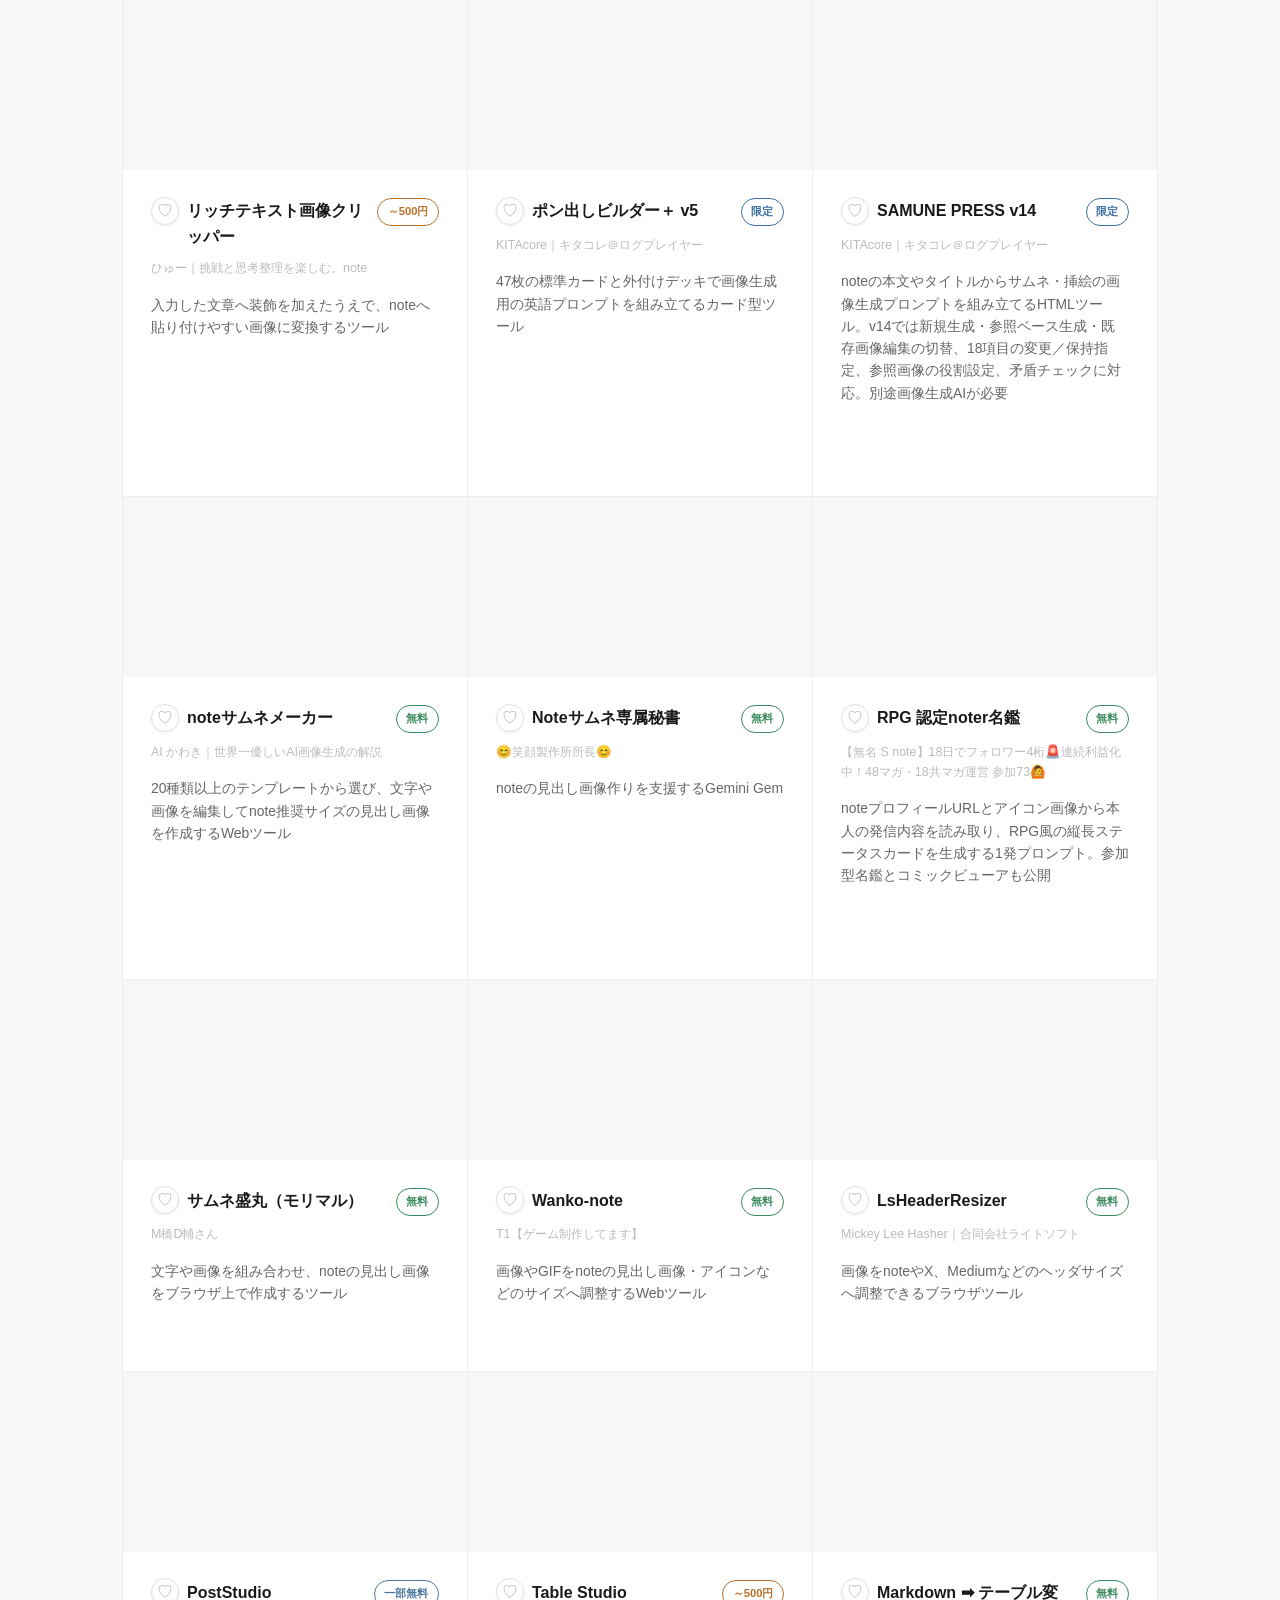
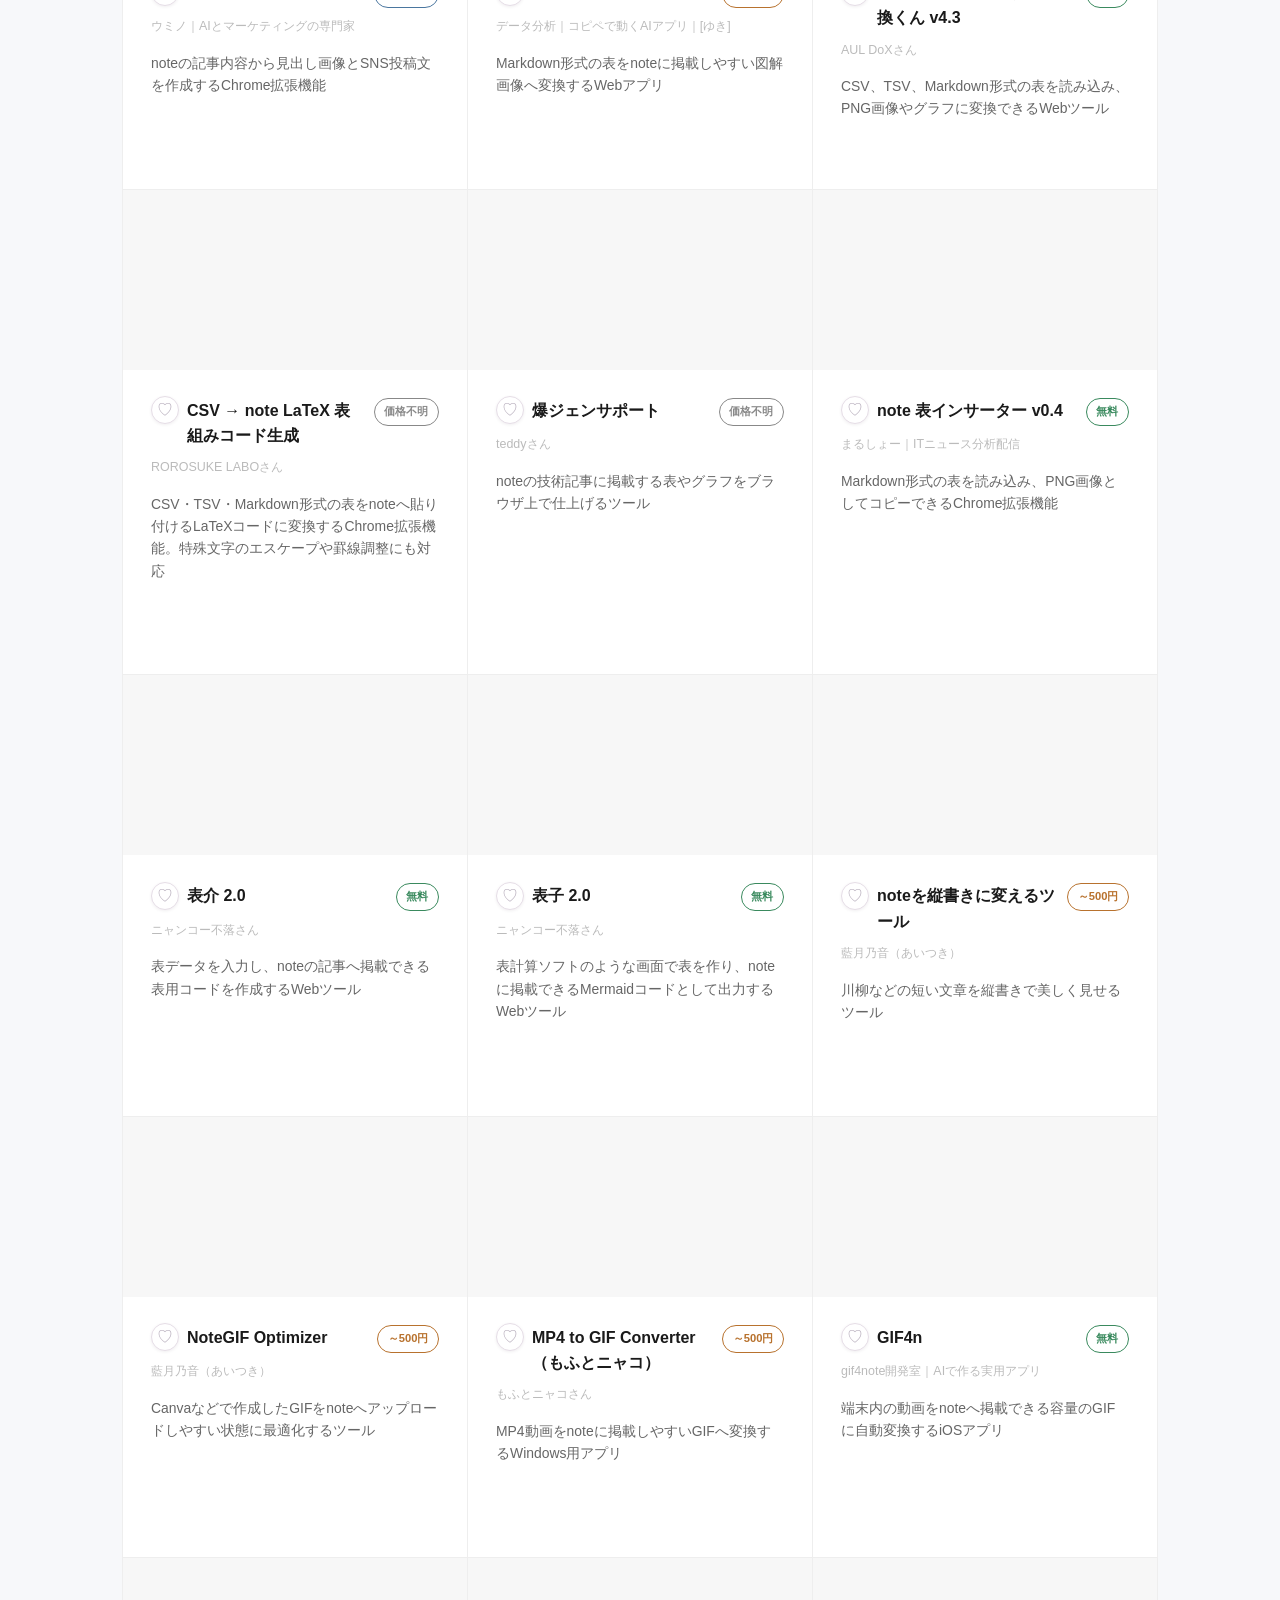
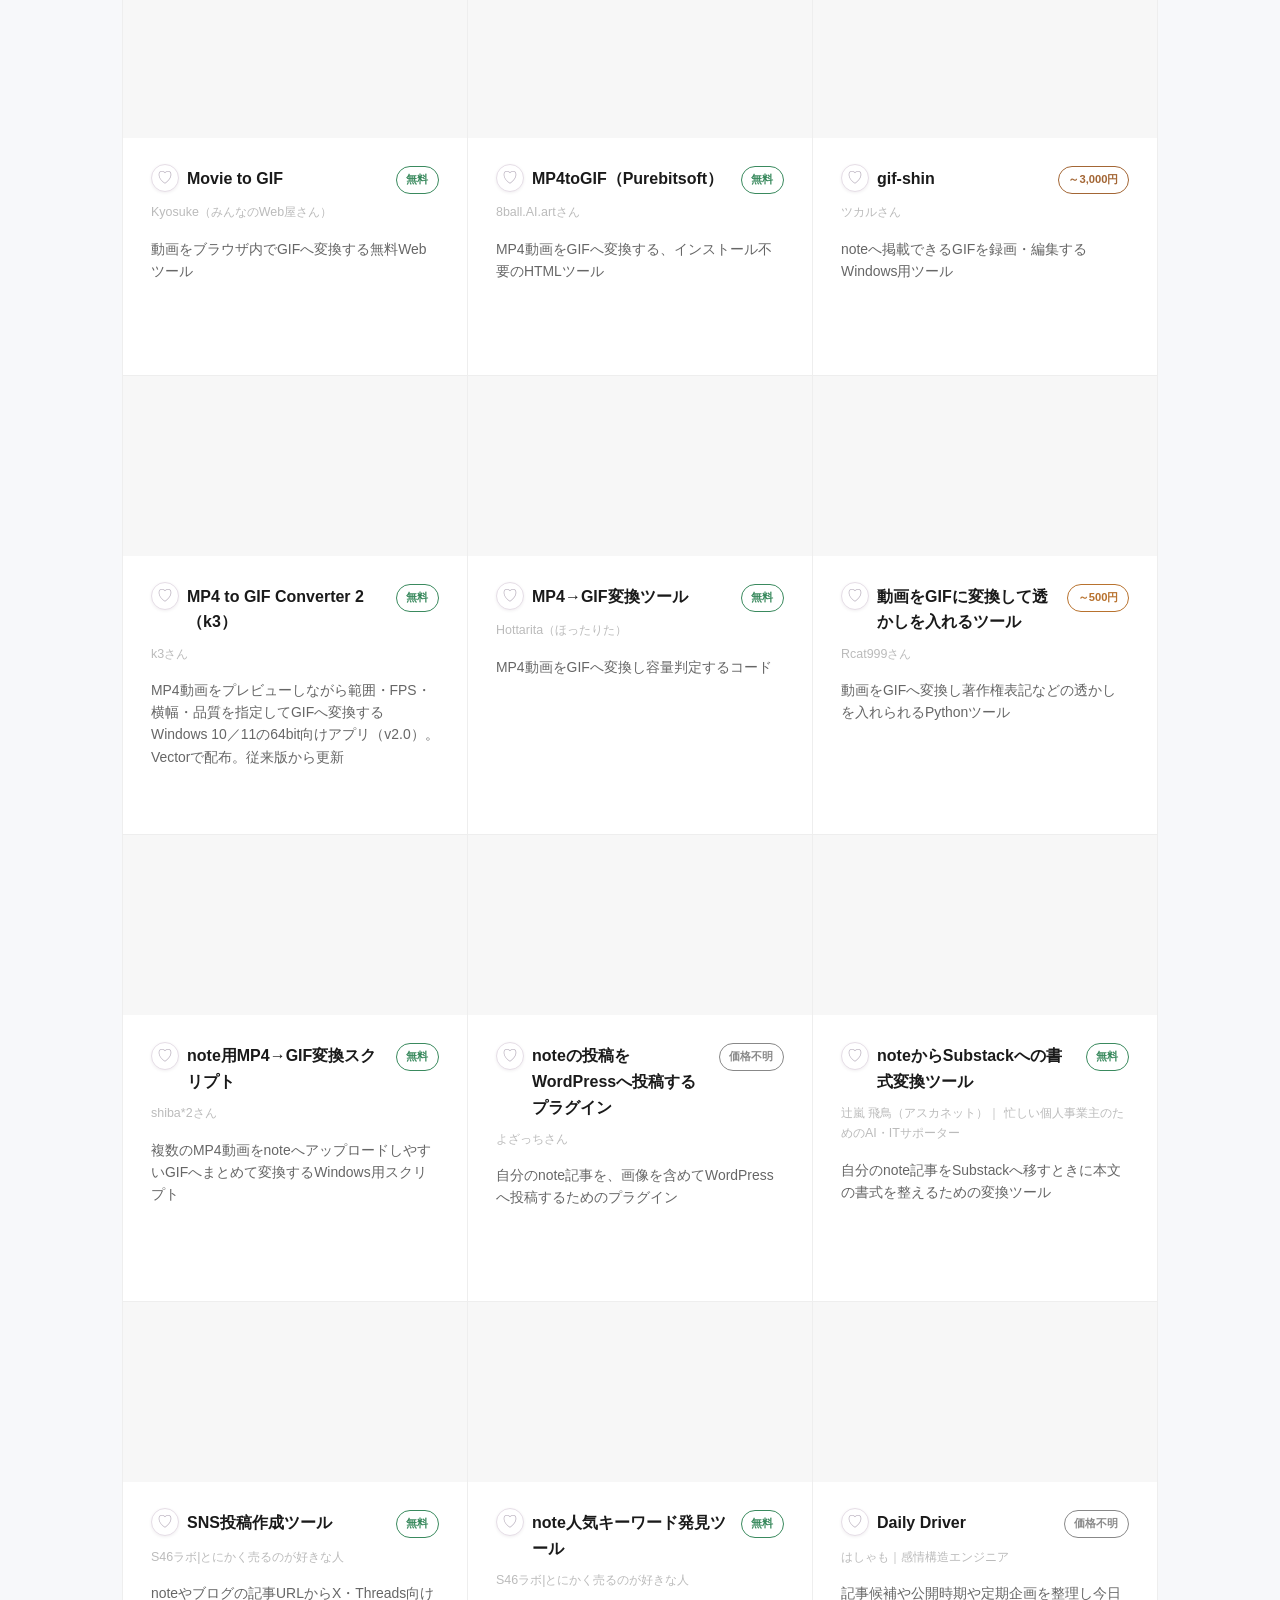
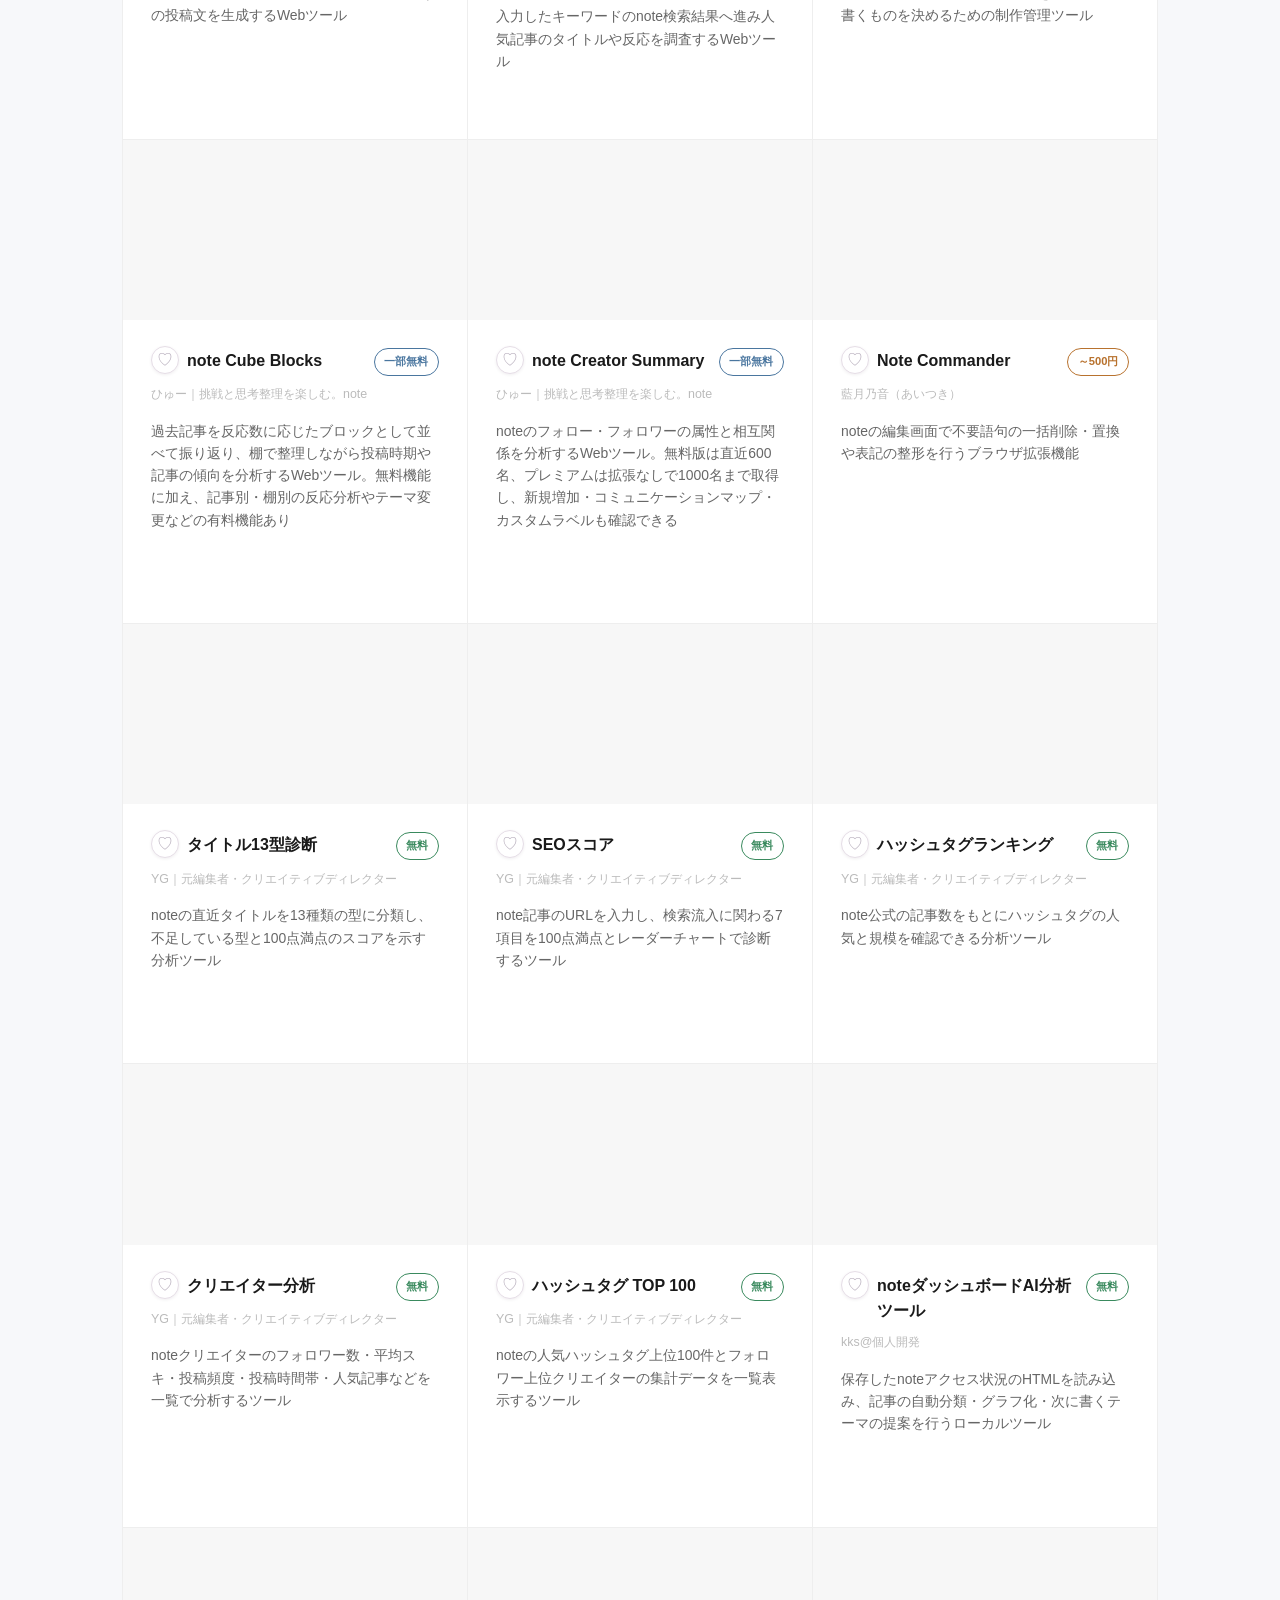
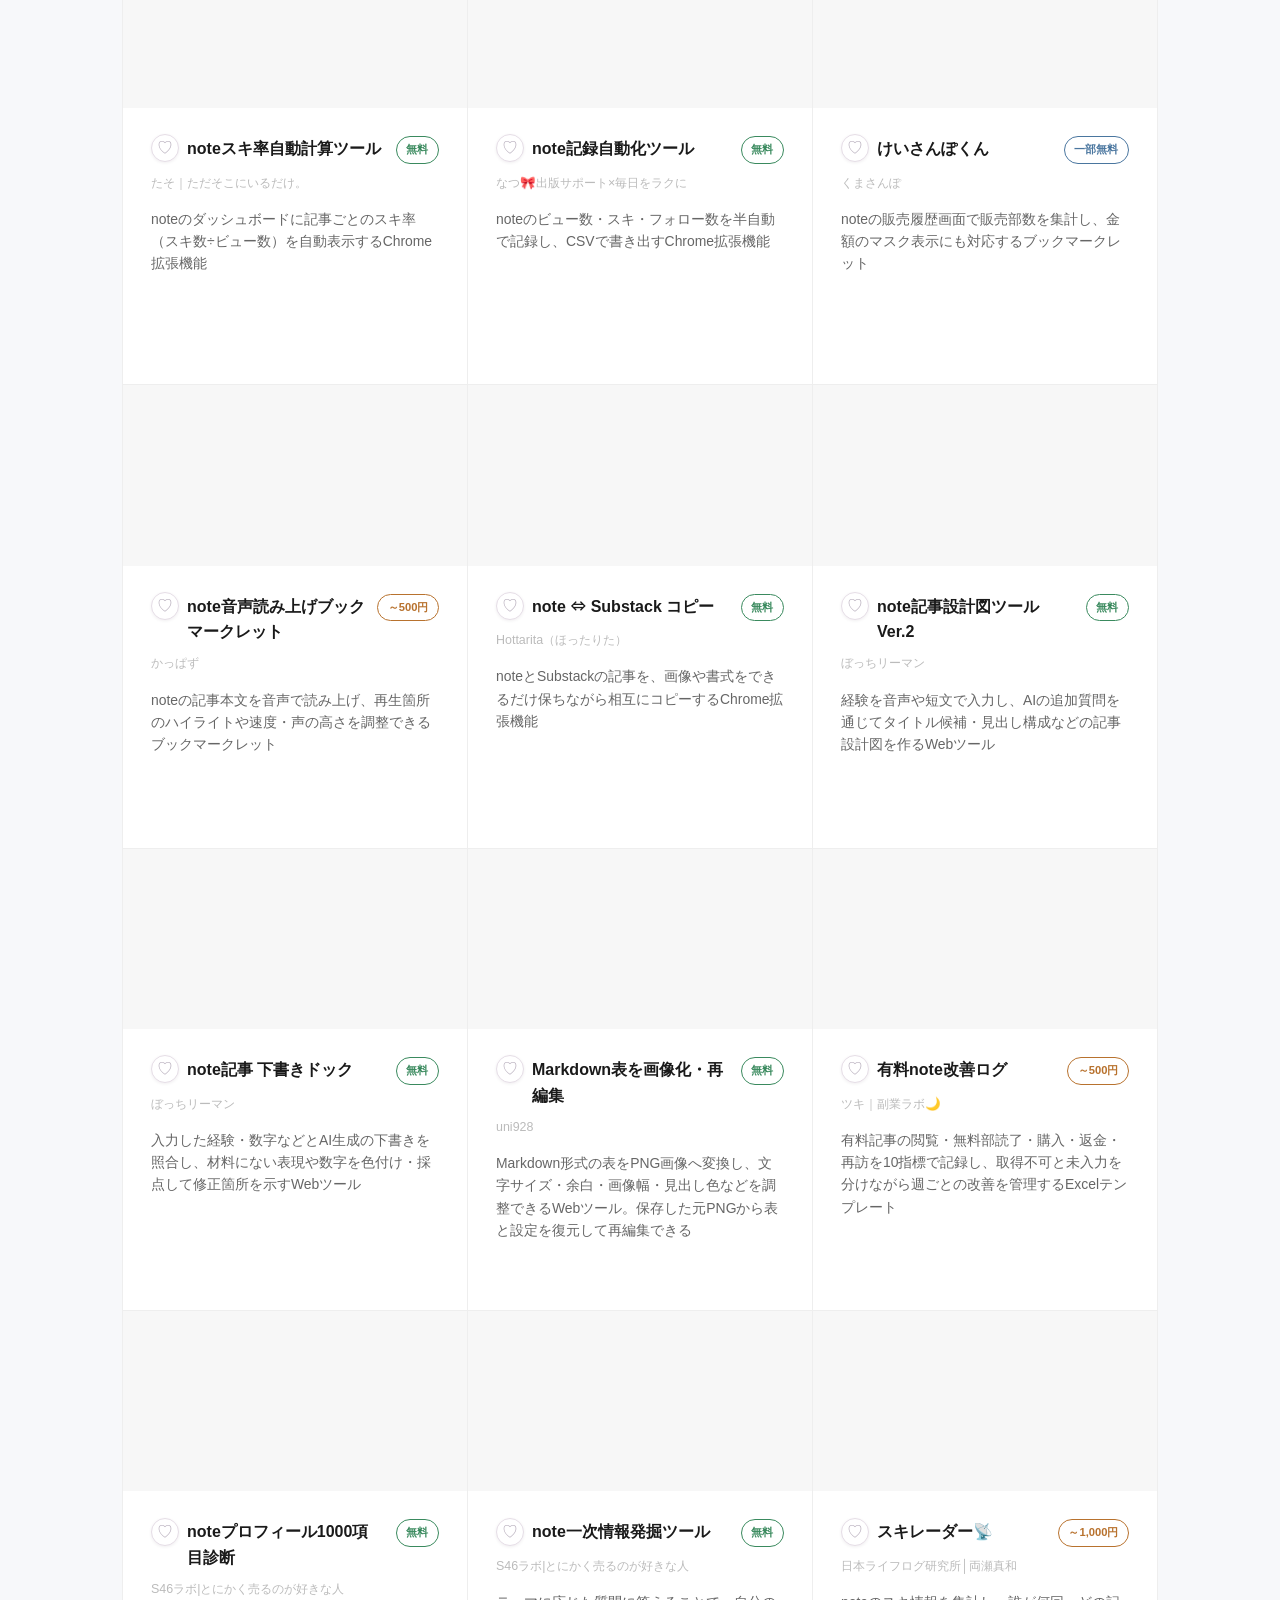
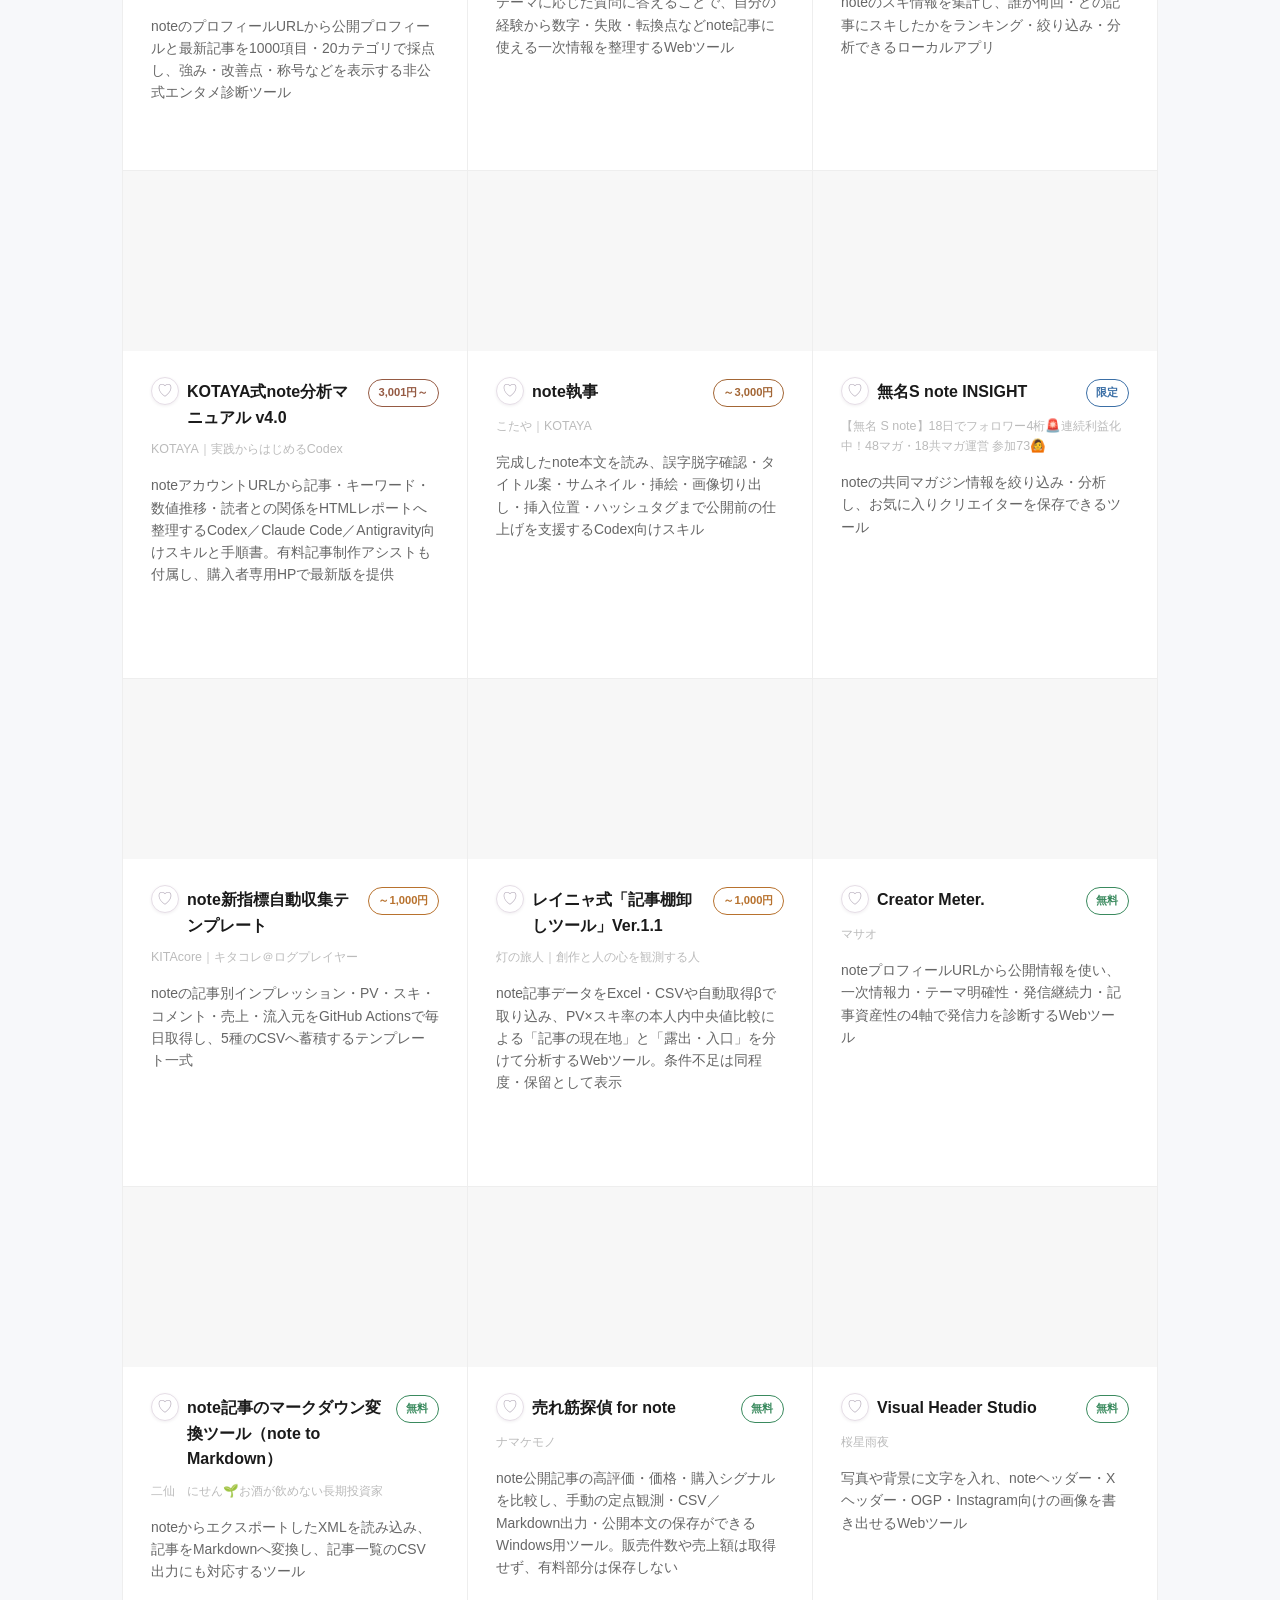
==== commit c81920a7: "Clarify concise how-to next to detailed search" ====
--- a/index.html
+++ b/index.html
@@ -54,7 +54,7 @@
       </div>
       <div class="detailed-search-heading">
         <h2>もっと詳しく探す</h2>
-        <p class="quick-guide">キーワード・カテゴリ・料金で絞り込めます。別のツールを探すときは「条件をクリア」を押してください。♡はお気に入り保存です。</p>
+        <p class="quick-guide"><strong>使い方：</strong>キーワード・カテゴリ・料金で絞り込む → 気になるツールを押して紹介記事へ。別のツールを探すときは「条件をクリア」。♡でお気に入り保存。</p>
       </div>
       <div class="search-wrap">
         <input type="text" id="searchInput" placeholder="ツール名・作者・キーワードで検索">
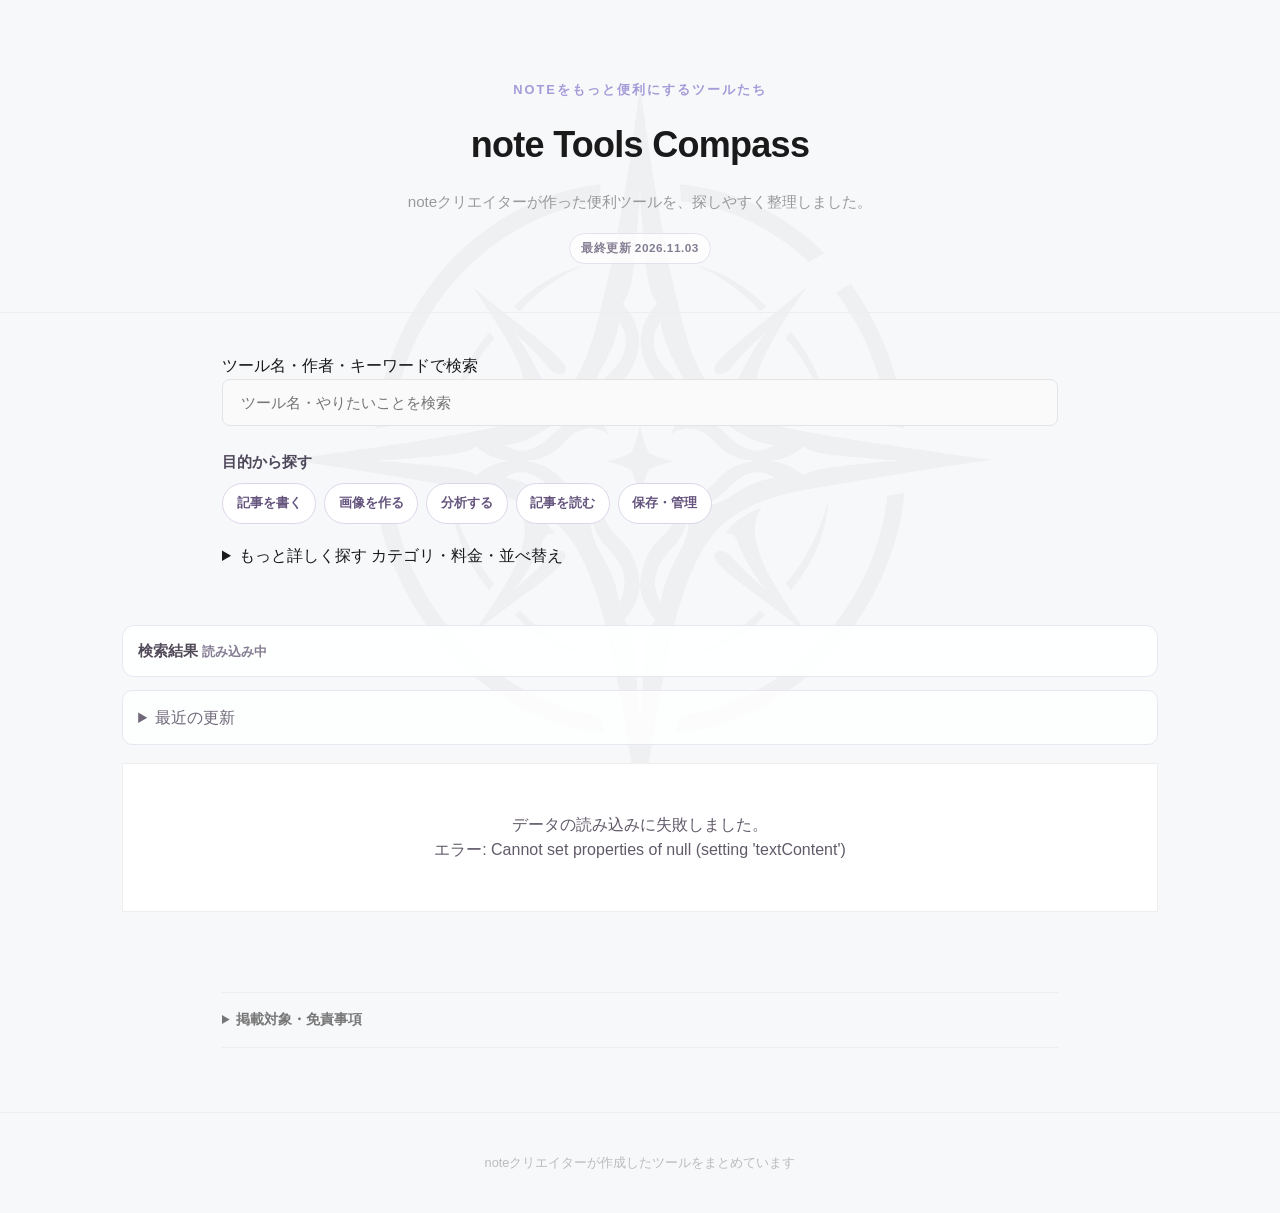
==== commit 6da112cf: "Simplify discovery page structure for compact mobile UX" ====
--- a/index.html
+++ b/index.html
@@ -27,10 +27,10 @@
 <link rel="icon" type="image/png" href="./favi_sky_Compass_light.png" media="(prefers-color-scheme: light)">
 <link rel="icon" type="image/png" href="./favi_sky_Compass_dark.png" media="(prefers-color-scheme: dark)">
 <link rel="apple-touch-icon" href="./sky-compass.png">
-<link rel="stylesheet" href="./style.css?v=20261105-ux2">
+<link rel="stylesheet" href="./style.css?v=20261106-compact">
 <script async src="https://www.googletagmanager.com/gtag/js?id=G-Z4E1HBRD0J"></script>
 <script src="./analytics.js?v=20260918" defer></script>
-<script src="./app.js?v=20261105-ux2" defer></script>
+<script src="./app.js?v=20261106-compact" defer></script>
 </head>
 <body>
   <header class="header">
@@ -42,65 +42,61 @@
 
   <main>
     <section class="controls" id="searchControls" aria-label="ツール検索と絞り込み">
+      <div class="search-wrap">
+        <label for="searchInput" class="visually-hidden">ツール名・作者・キーワードで検索</label>
+        <input type="search" id="searchInput" placeholder="ツール名・やりたいことを検索" autocomplete="off">
+      </div>
       <div class="purpose-search" role="group" aria-label="目的から探す">
-        <h2>何をしたいですか？</h2>
+        <h2>目的から探す</h2>
         <div class="purpose-buttons">
           <button type="button" data-purpose="記事を書く・編集する" aria-pressed="false">記事を書く</button>
           <button type="button" data-purpose="画像・デザインを作る" aria-pressed="false">画像を作る</button>
-          <button type="button" data-purpose="活動を分析・記録する" aria-pressed="false">活動を分析する</button>
-          <button type="button" data-purpose="記事を探す・読む" aria-pressed="false">記事を探す・読む</button>
-          <button type="button" data-purpose="保存・管理する" aria-pressed="false">保存・管理する</button>
+          <button type="button" data-purpose="活動を分析・記録する" aria-pressed="false">分析する</button>
+          <button type="button" data-purpose="記事を探す・読む" aria-pressed="false">記事を読む</button>
+          <button type="button" data-purpose="保存・管理する" aria-pressed="false">保存・管理</button>
         </div>
       </div>
-      <div class="detailed-search-heading">
-        <h2>もっと詳しく探す</h2>
-        <p class="quick-guide"><strong>使い方：</strong>キーワード・カテゴリ・料金で絞り込む → 気になるツールを押して紹介記事へ。別のツールを探すときは「条件をクリア」。♡でお気に入り保存。</p>
-      </div>
-      <div class="search-wrap">
-        <input type="text" id="searchInput" placeholder="ツール名・作者・キーワードで検索">
-      </div>
-      <div class="filter-row">
-        <div class="select-filters">
-          <select id="categoryFilter" aria-label="カテゴリ"><option value="">すべてのカテゴリ</option></select>
-          <select id="priceFilter" aria-label="料金"><option value="">すべての料金</option></select>
-          <select id="sortOrder" aria-label="並べ替え"><option value="default">標準の順番</option><option value="updated">情報更新が新しい順</option><option value="name">ツール名順</option><option value="author">作者名順</option></select>
+      <details class="advanced-search" id="advancedSearch">
+        <summary>もっと詳しく探す <span>カテゴリ・料金・並べ替え</span></summary>
+        <div class="advanced-search-content">
+          <p class="quick-guide"><strong>使い方：</strong>条件を組み合わせて絞り込みます。♡でお気に入り保存。探し直すときは「条件をクリア」。</p>
+          <div class="filter-row">
+            <div class="select-filters">
+              <select id="categoryFilter" aria-label="カテゴリ"><option value="">すべてのカテゴリ</option></select>
+              <select id="priceFilter" aria-label="料金"><option value="">すべての料金</option></select>
+              <select id="sortOrder" aria-label="並べ替え"><option value="default">標準の順番</option><option value="updated">情報更新が新しい順</option><option value="name">ツール名順</option><option value="author">作者名順</option></select>
+            </div>
+            <div class="toggle-filters" aria-label="表示設定">
+              <label class="toggle-control toggle-thumbnail">
+                <input type="checkbox" id="thumbnailDisplay" checked>
+                <span class="toggle-track" aria-hidden="true"><span class="toggle-knob"></span></span>
+                <span class="toggle-text">サムネ表示</span>
+              </label>
+              <label class="toggle-control toggle-favorite">
+                <input type="checkbox" id="favoriteFilter">
+                <span class="toggle-track" aria-hidden="true"><span class="toggle-knob"></span></span>
+                <span class="toggle-text">お気に入りのみ</span>
+              </label>
+            </div>
+          </div>
         </div>
-        <div class="toggle-filters" aria-label="表示設定">
-          <label class="toggle-control toggle-thumbnail">
-            <input type="checkbox" id="thumbnailDisplay" checked>
-            <span class="toggle-track" aria-hidden="true"><span class="toggle-knob"></span></span>
-            <span class="toggle-text">サムネ表示</span>
-          </label>
-          <label class="toggle-control toggle-favorite">
-            <input type="checkbox" id="favoriteFilter">
-            <span class="toggle-track" aria-hidden="true"><span class="toggle-knob"></span></span>
-            <span class="toggle-text">お気に入りのみ</span>
-          </label>
-        </div>
-        <div class="filter-meta">
-          <button id="resetBtn" hidden>条件をクリア</button>
-          <span id="resultCount"></span>
-        </div>
-      </div>
-      <section class="update-log" aria-labelledby="updateLogTitle">
-        <h2 id="updateLogTitle">最近の更新</h2>
-        <div id="updateLogList" class="update-log-list" tabindex="0" aria-live="polite">
-          <p>更新履歴を読み込み中</p>
-        </div>
-      </section>
+      </details>
     </section>
 
     <div class="grid-wrap">
       <div class="results-overview" id="resultsOverview">
         <div class="results-heading">
           <h2>検索結果 <span id="resultSummaryCount" aria-live="polite">読み込み中</span></h2>
-          <div class="results-actions">
-            <a href="#searchControls">条件を変更</a>
-            <button type="button" id="resultsResetBtn" hidden>条件をクリア</button>
-          </div>
+          <button type="button" id="resetBtn" hidden>条件をクリア</button>
         </div>
         <div id="activeFilters" class="active-filters" aria-label="適用中の検索条件" hidden></div>
       </div>
+      <details class="update-log" id="recentUpdates">
+        <summary id="updateLogTitle">最近の更新</summary>
+        <div id="updateLogList" class="update-log-list" tabindex="0" aria-live="polite">
+          <p>更新履歴を読み込み中</p>
+        </div>
+      </details>
       <div id="toolsGrid"><div class="loading-state">読み込み中...</div></div>
     </div>
 
--- a/style.css
+++ b/style.css
@@ -621,8 +621,9 @@
 }
 .detailed-search-heading .quick-guide {
   margin-bottom: 0;
-  font-size: 0.79rem;
-}
+  font-size: 0.84rem;
+}
+.detailed-search-heading .quick-guide strong { color: #4F485B; }
 .filter-row + .update-log {
   margin-top: 1.2rem;
   margin-bottom: 0;
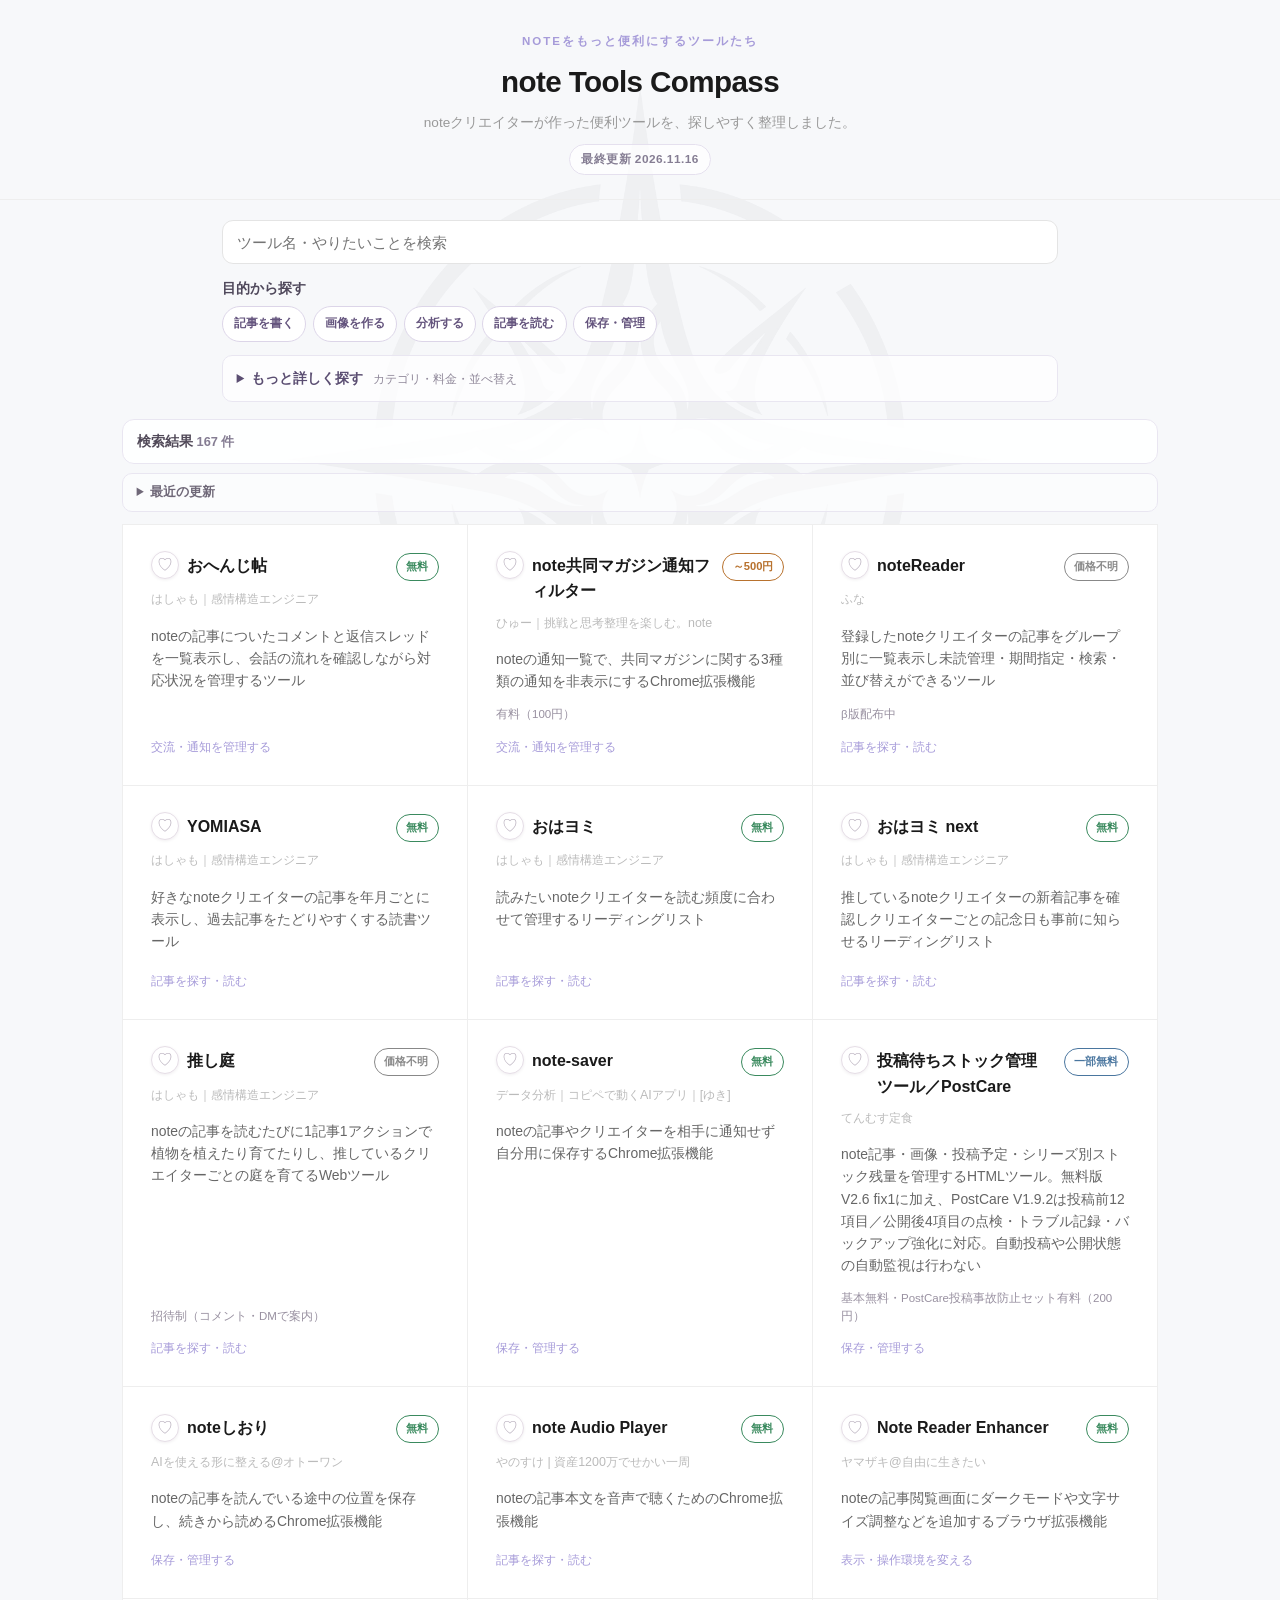
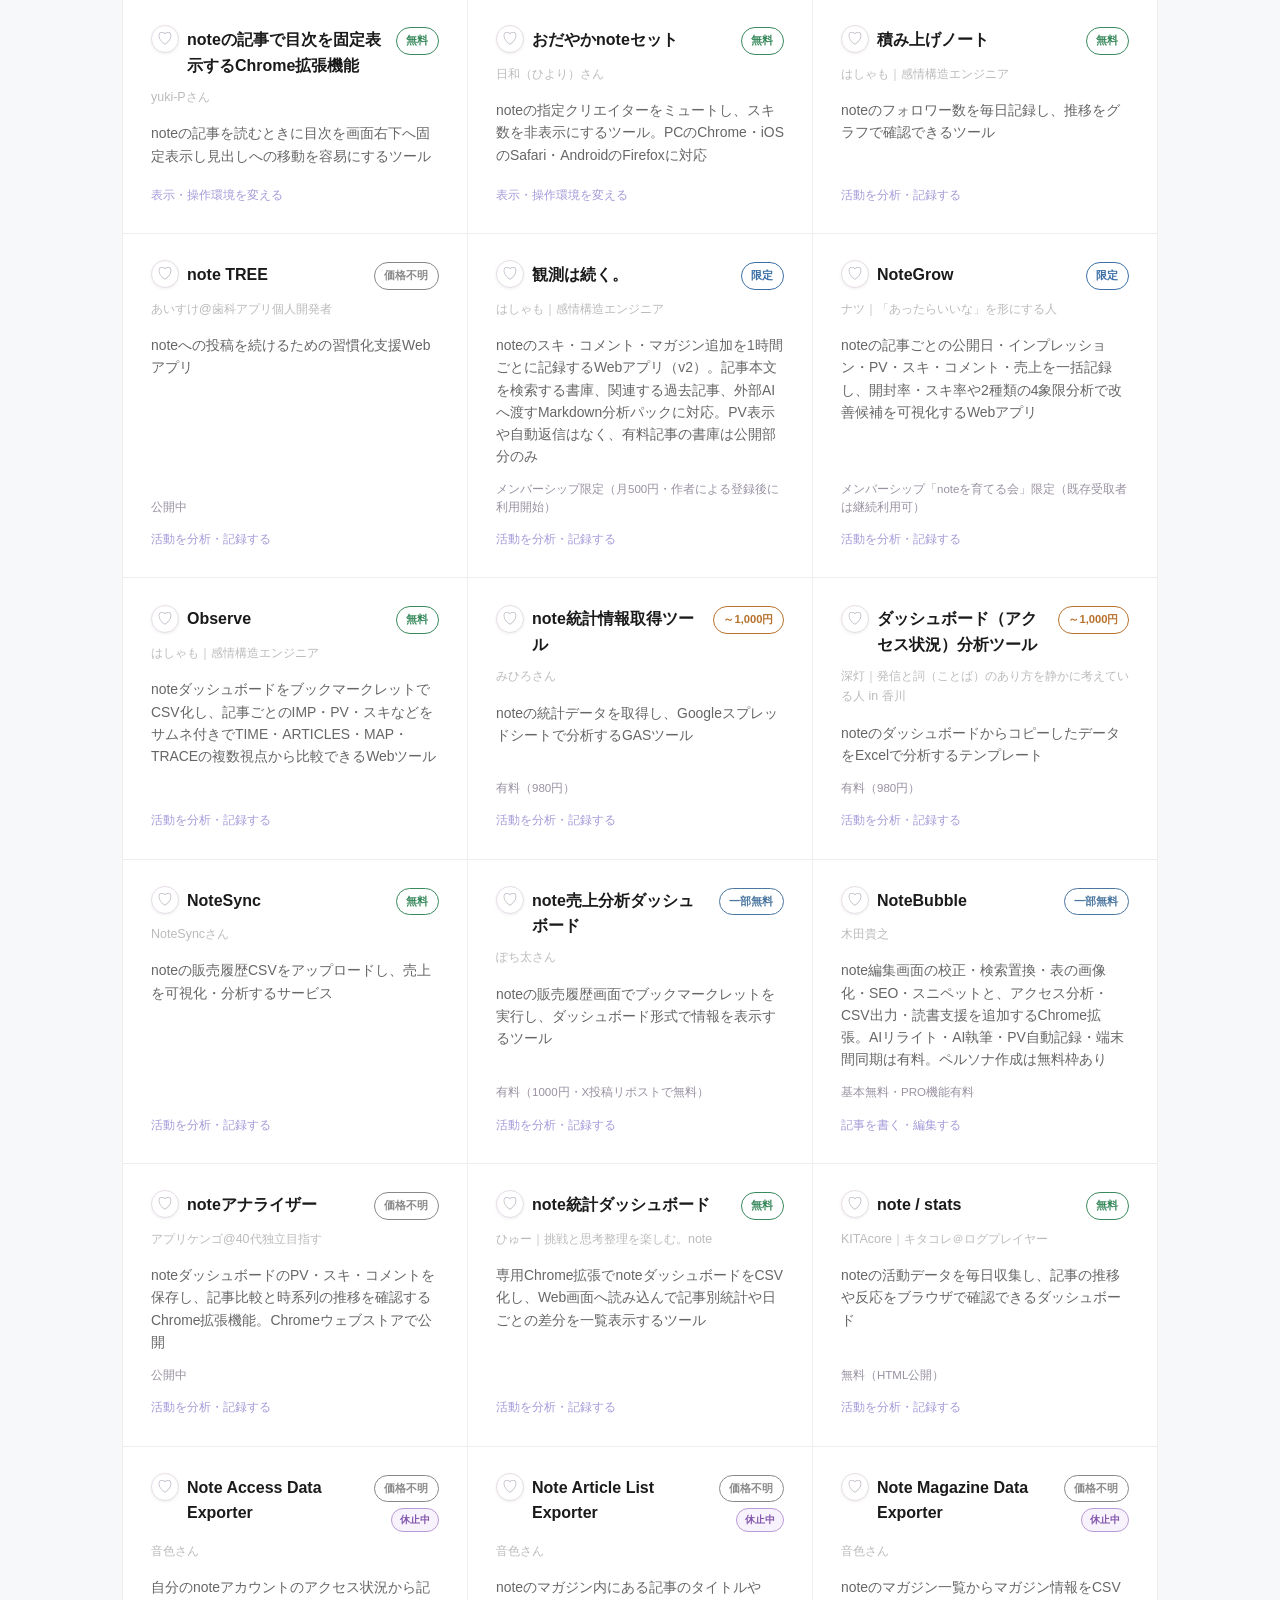
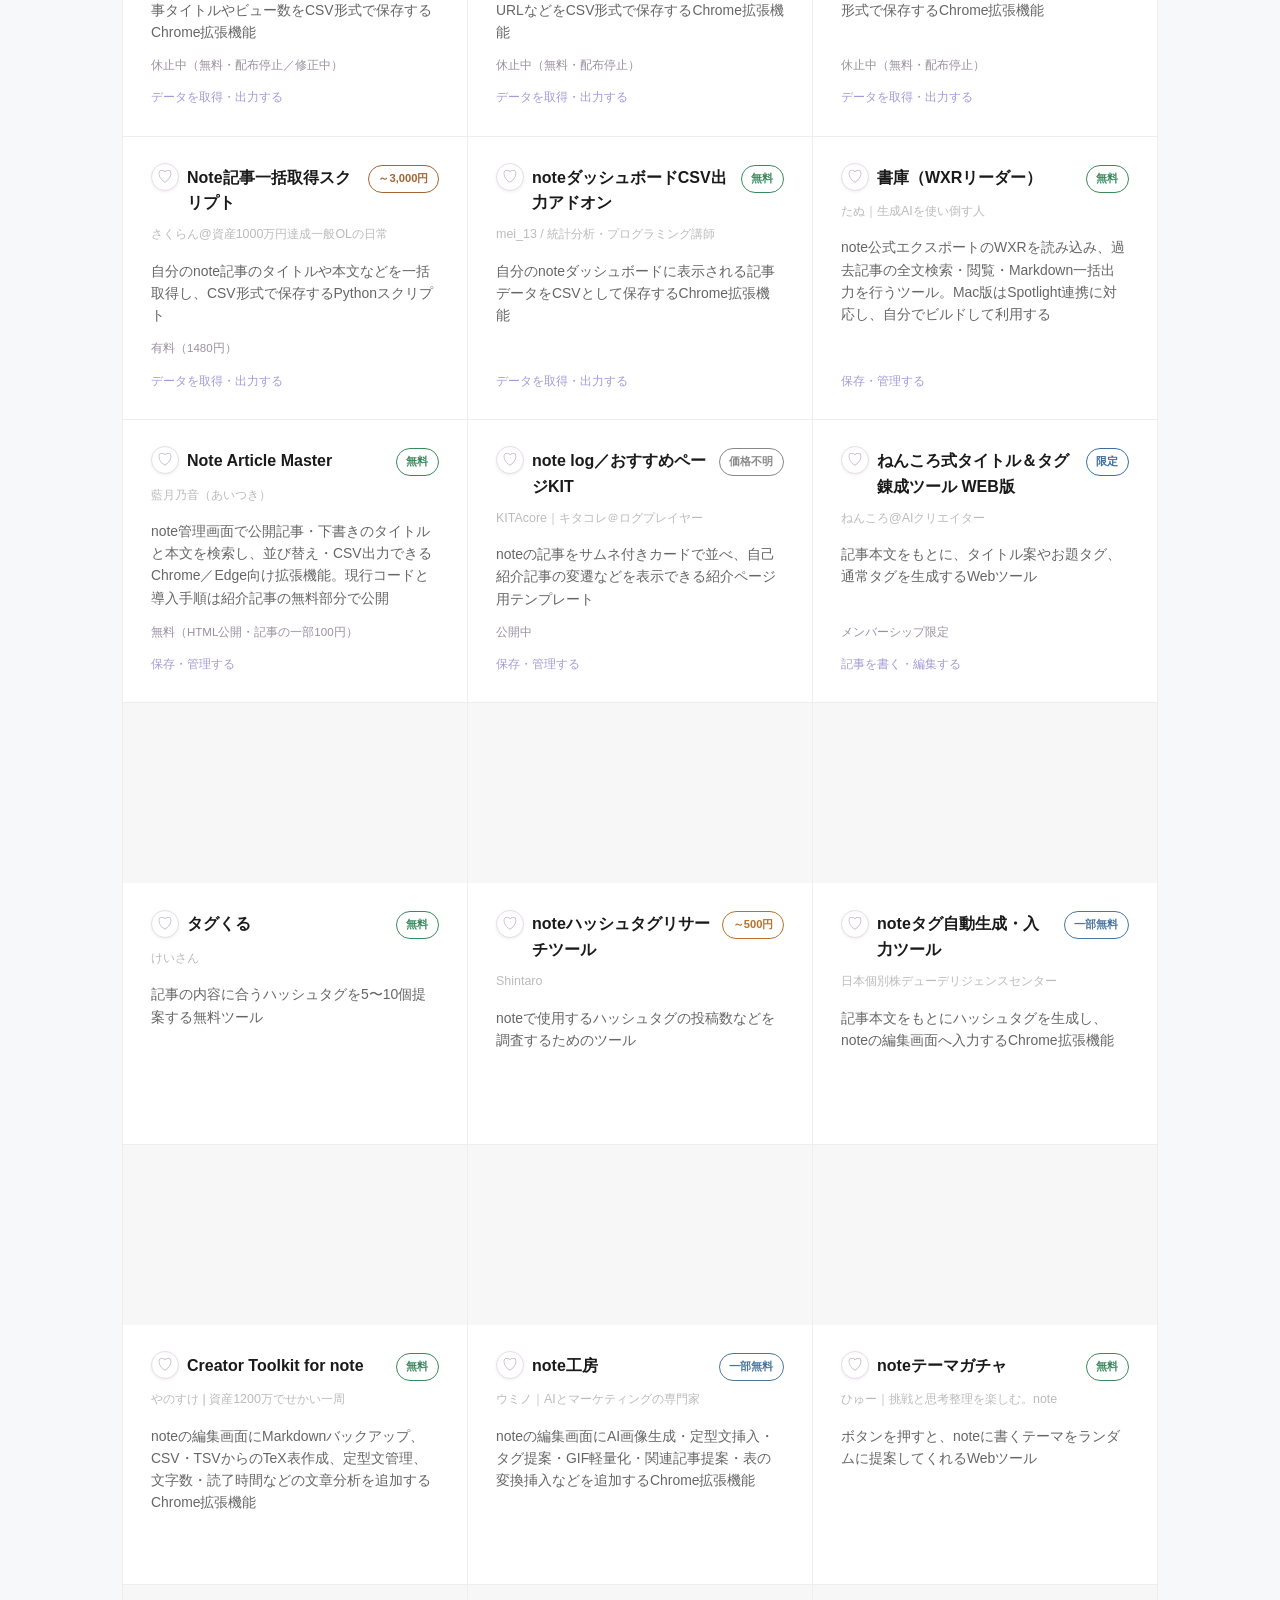
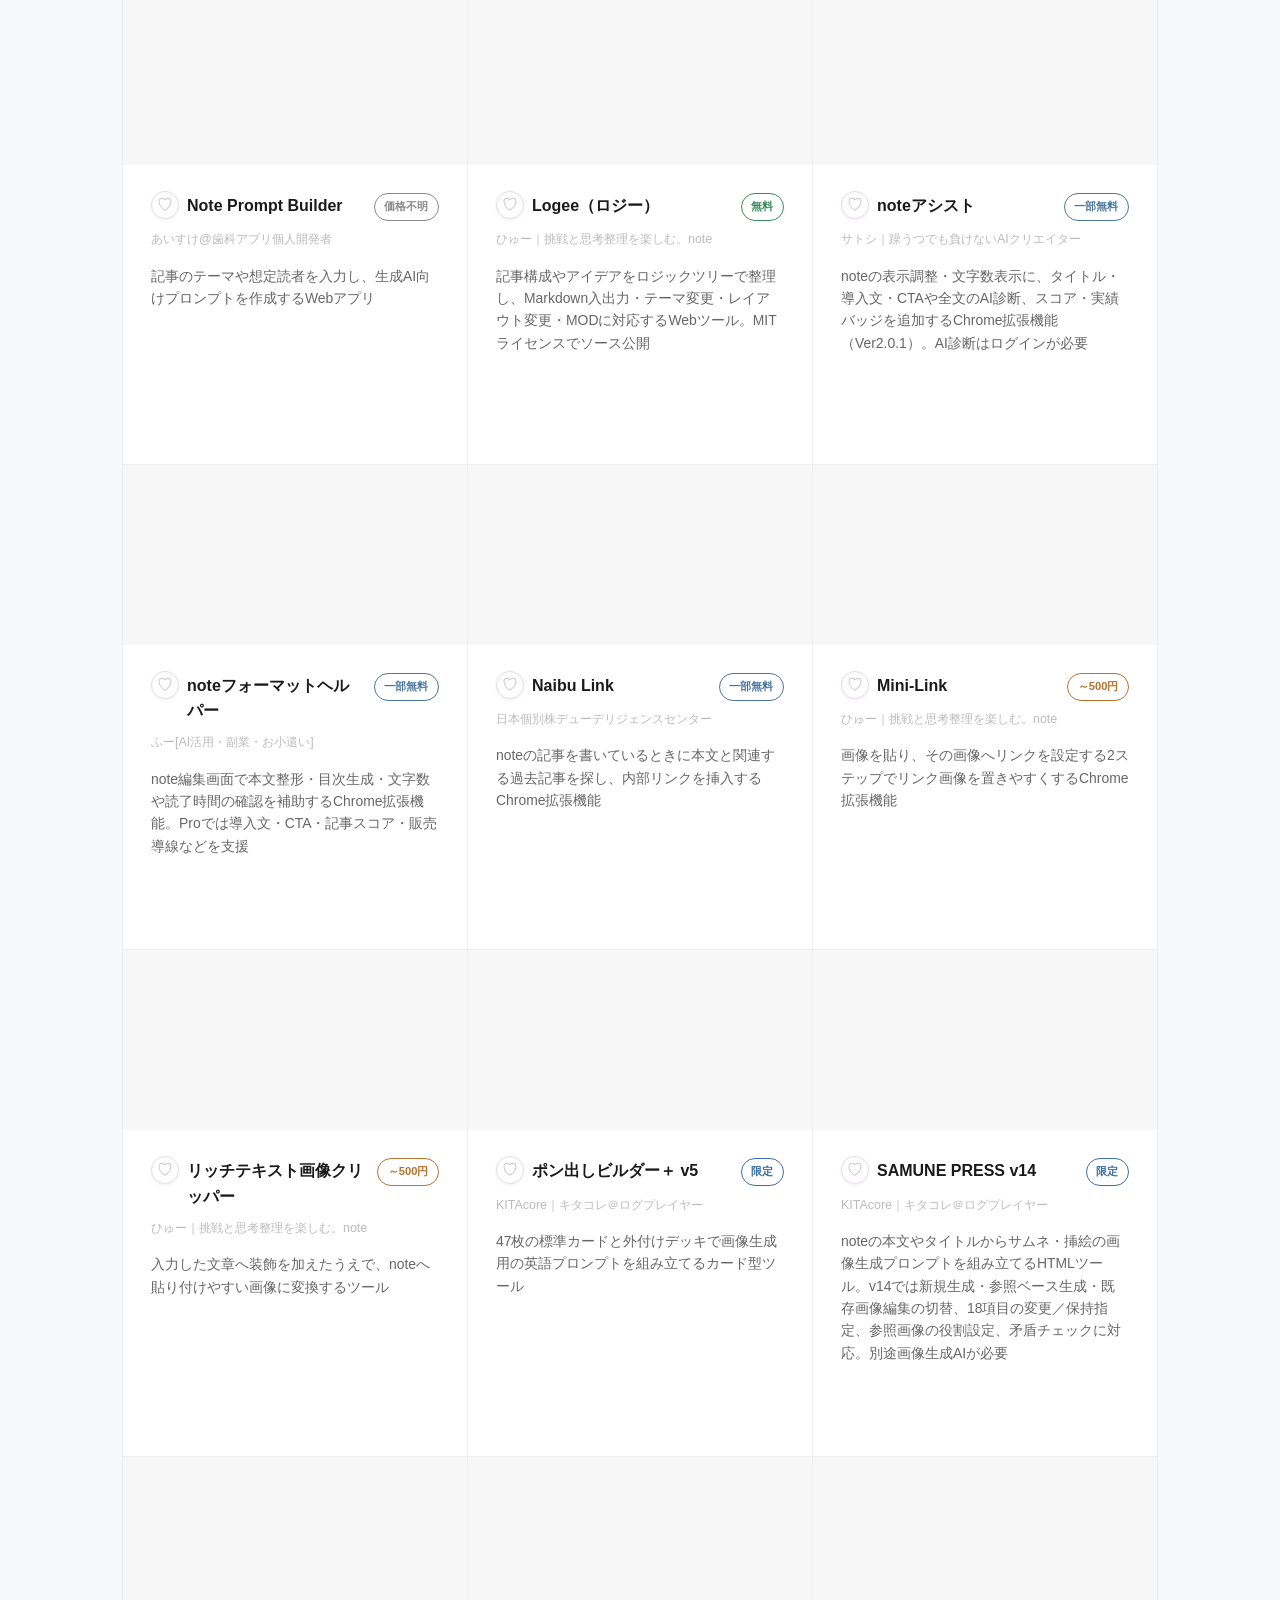
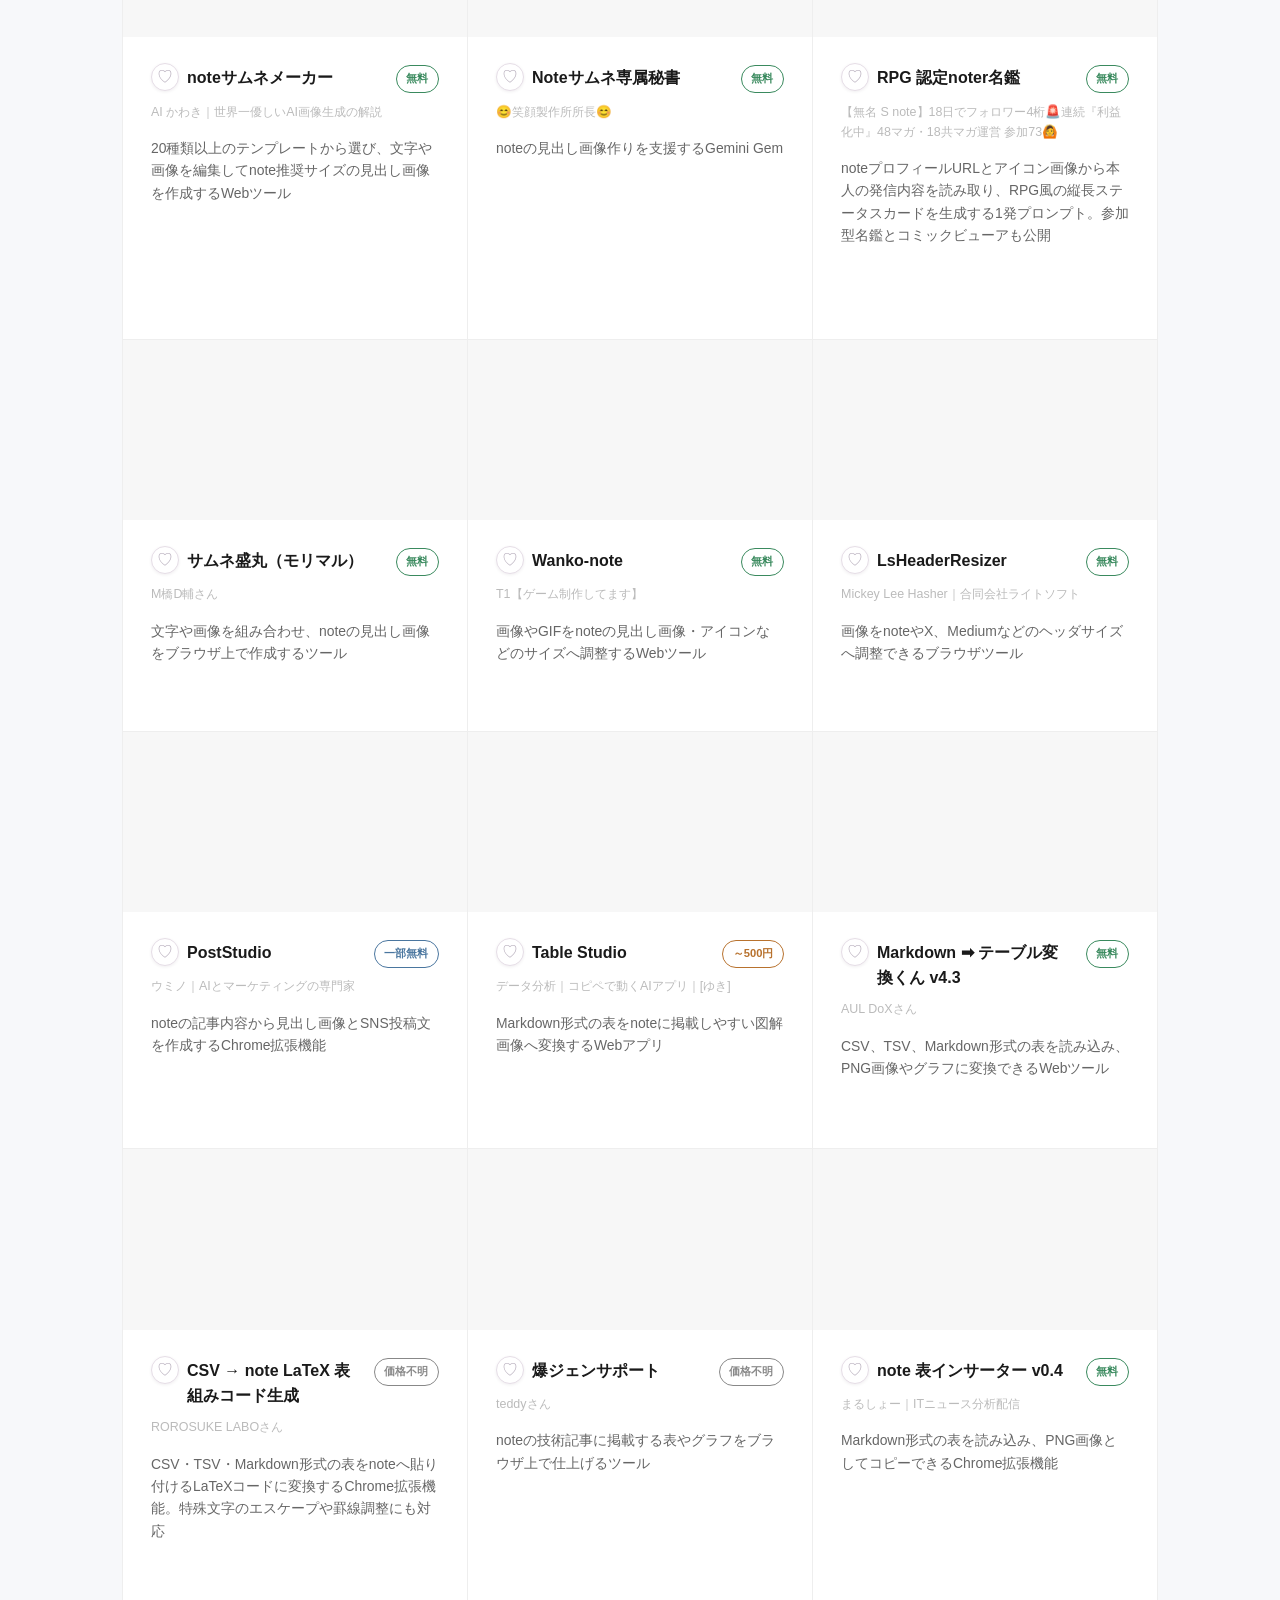
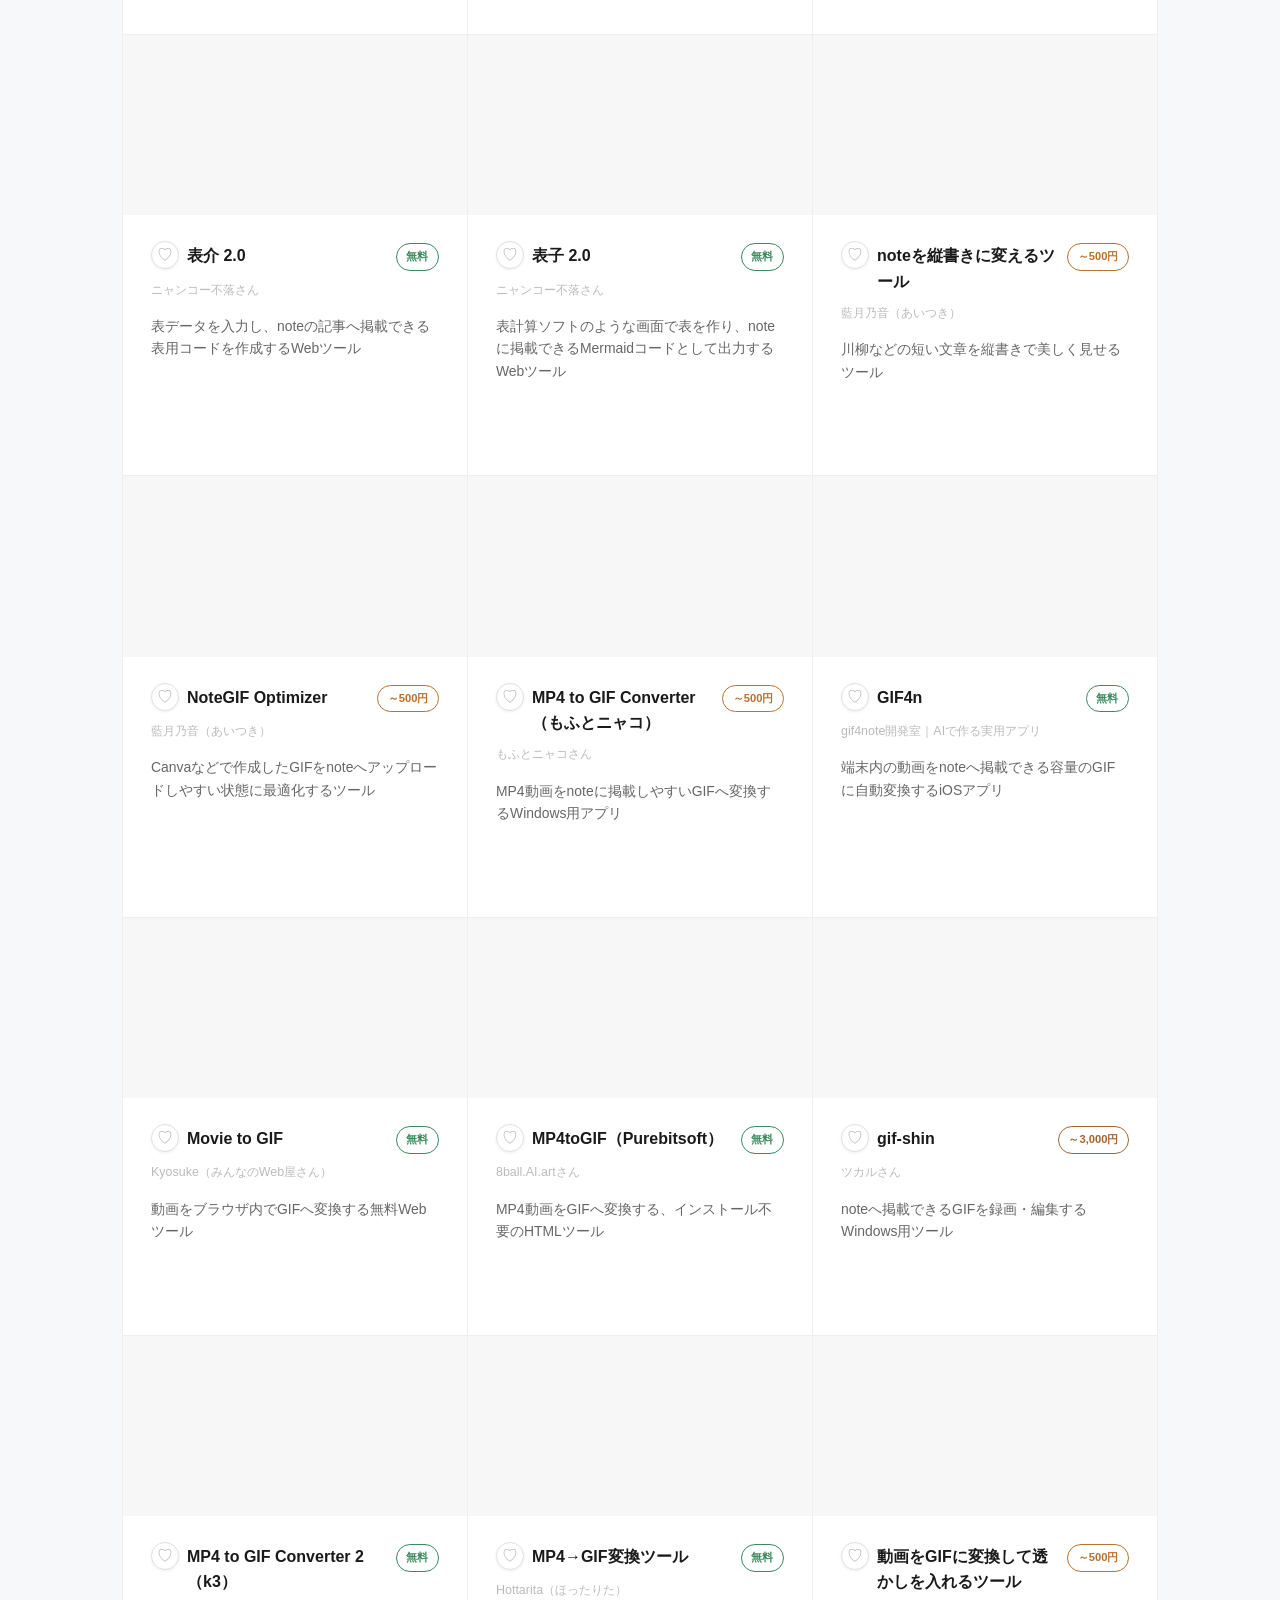
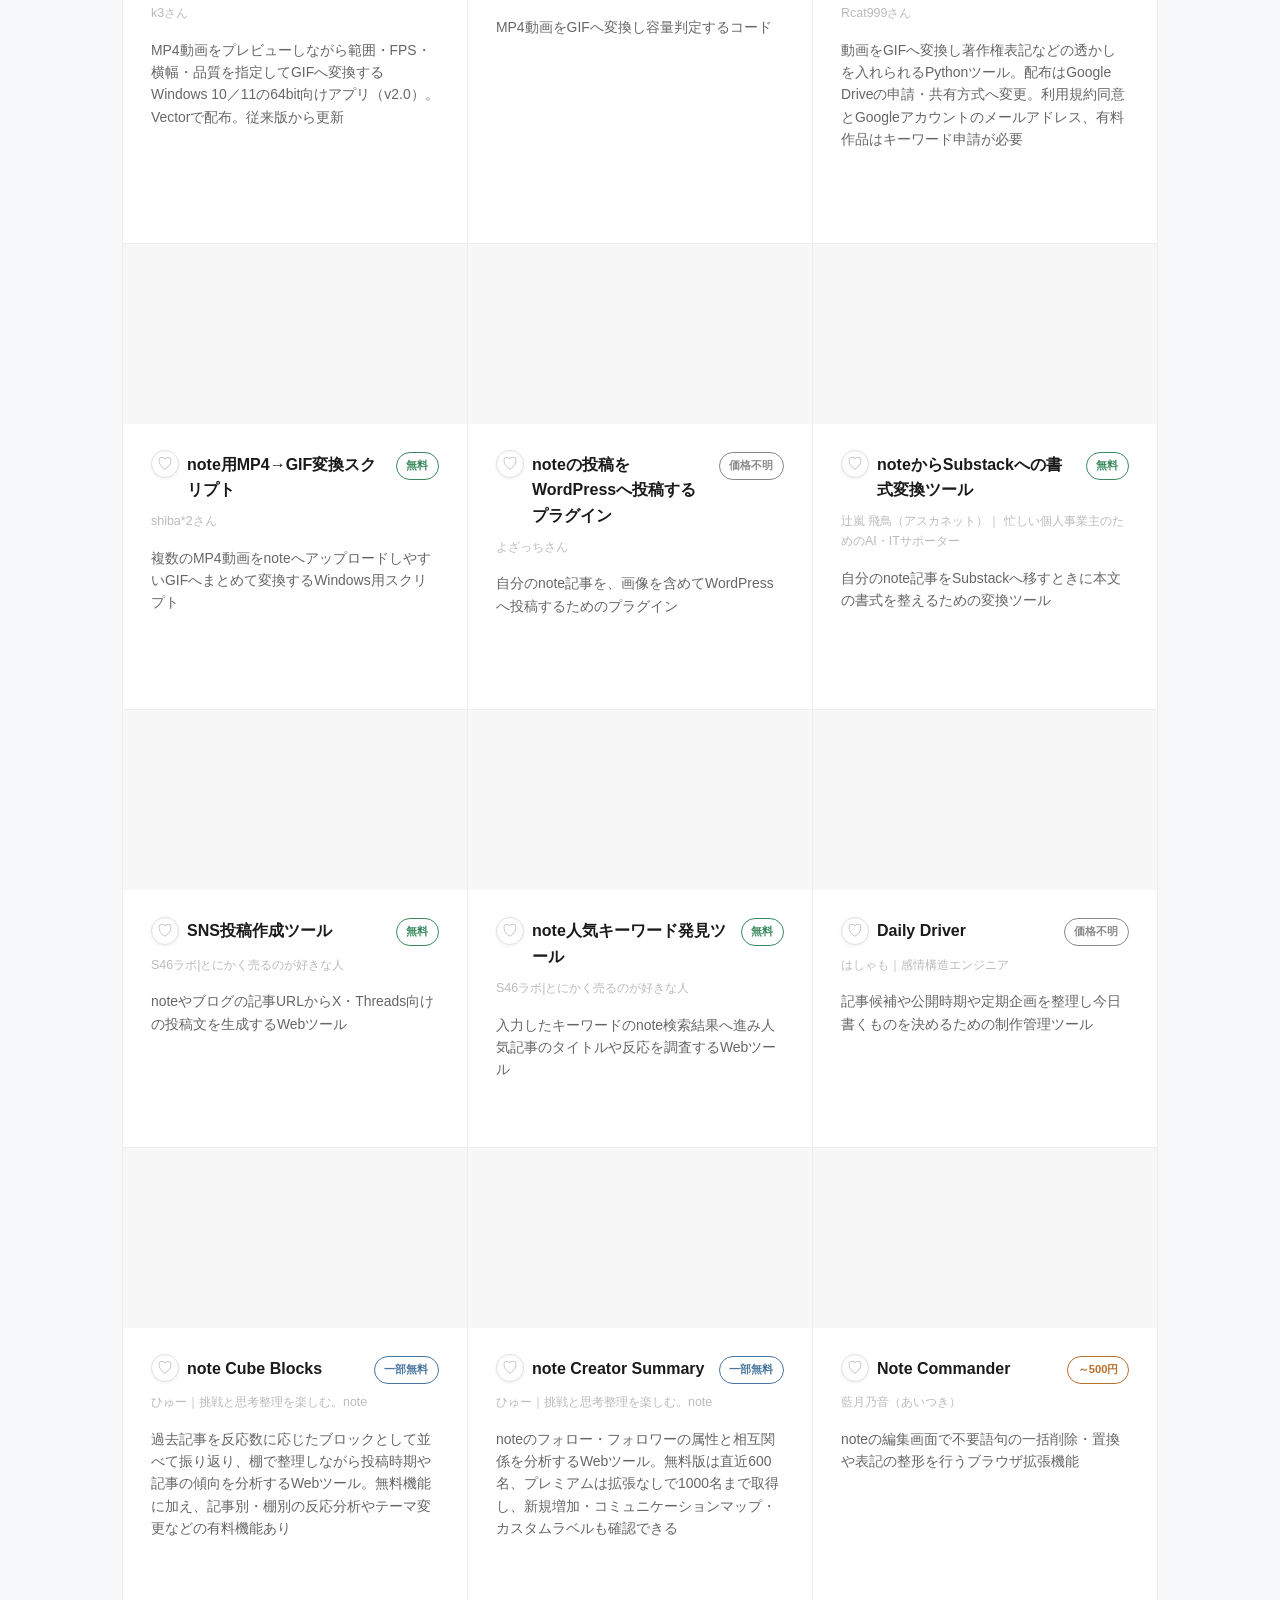
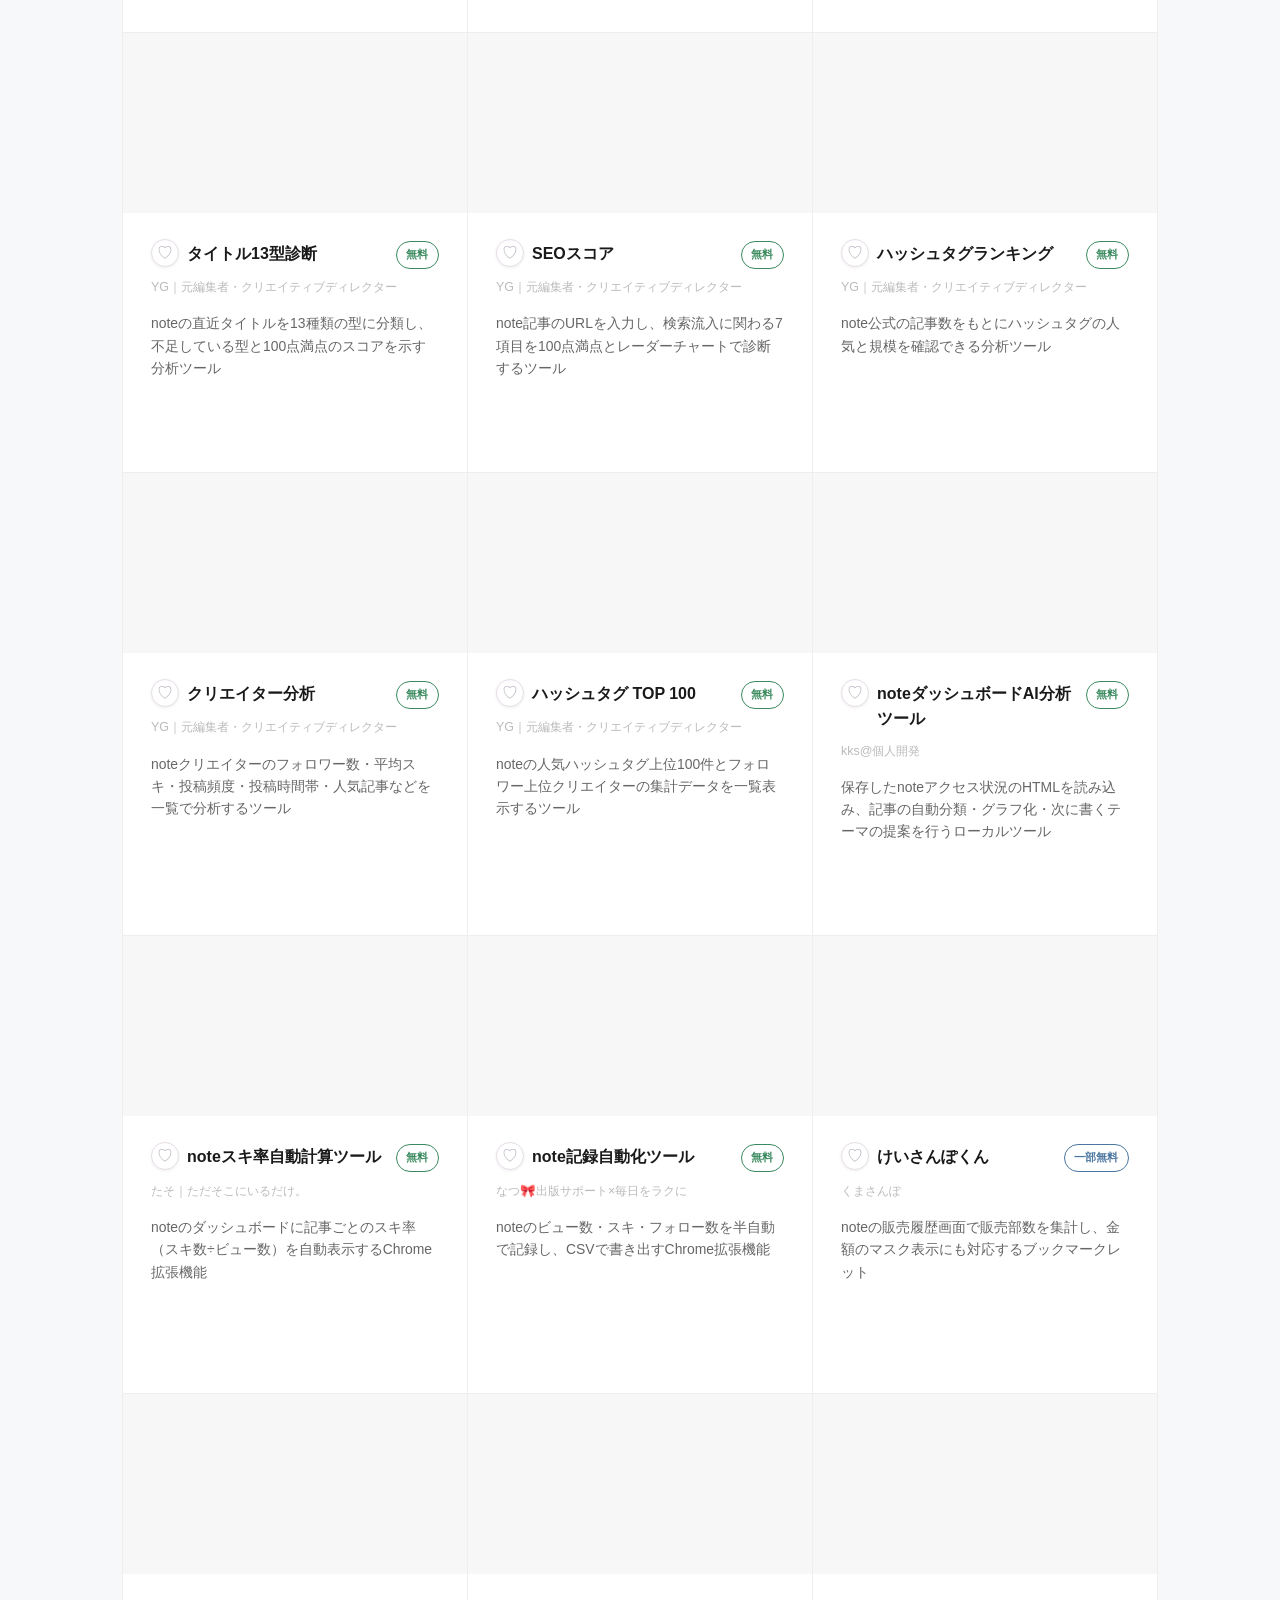
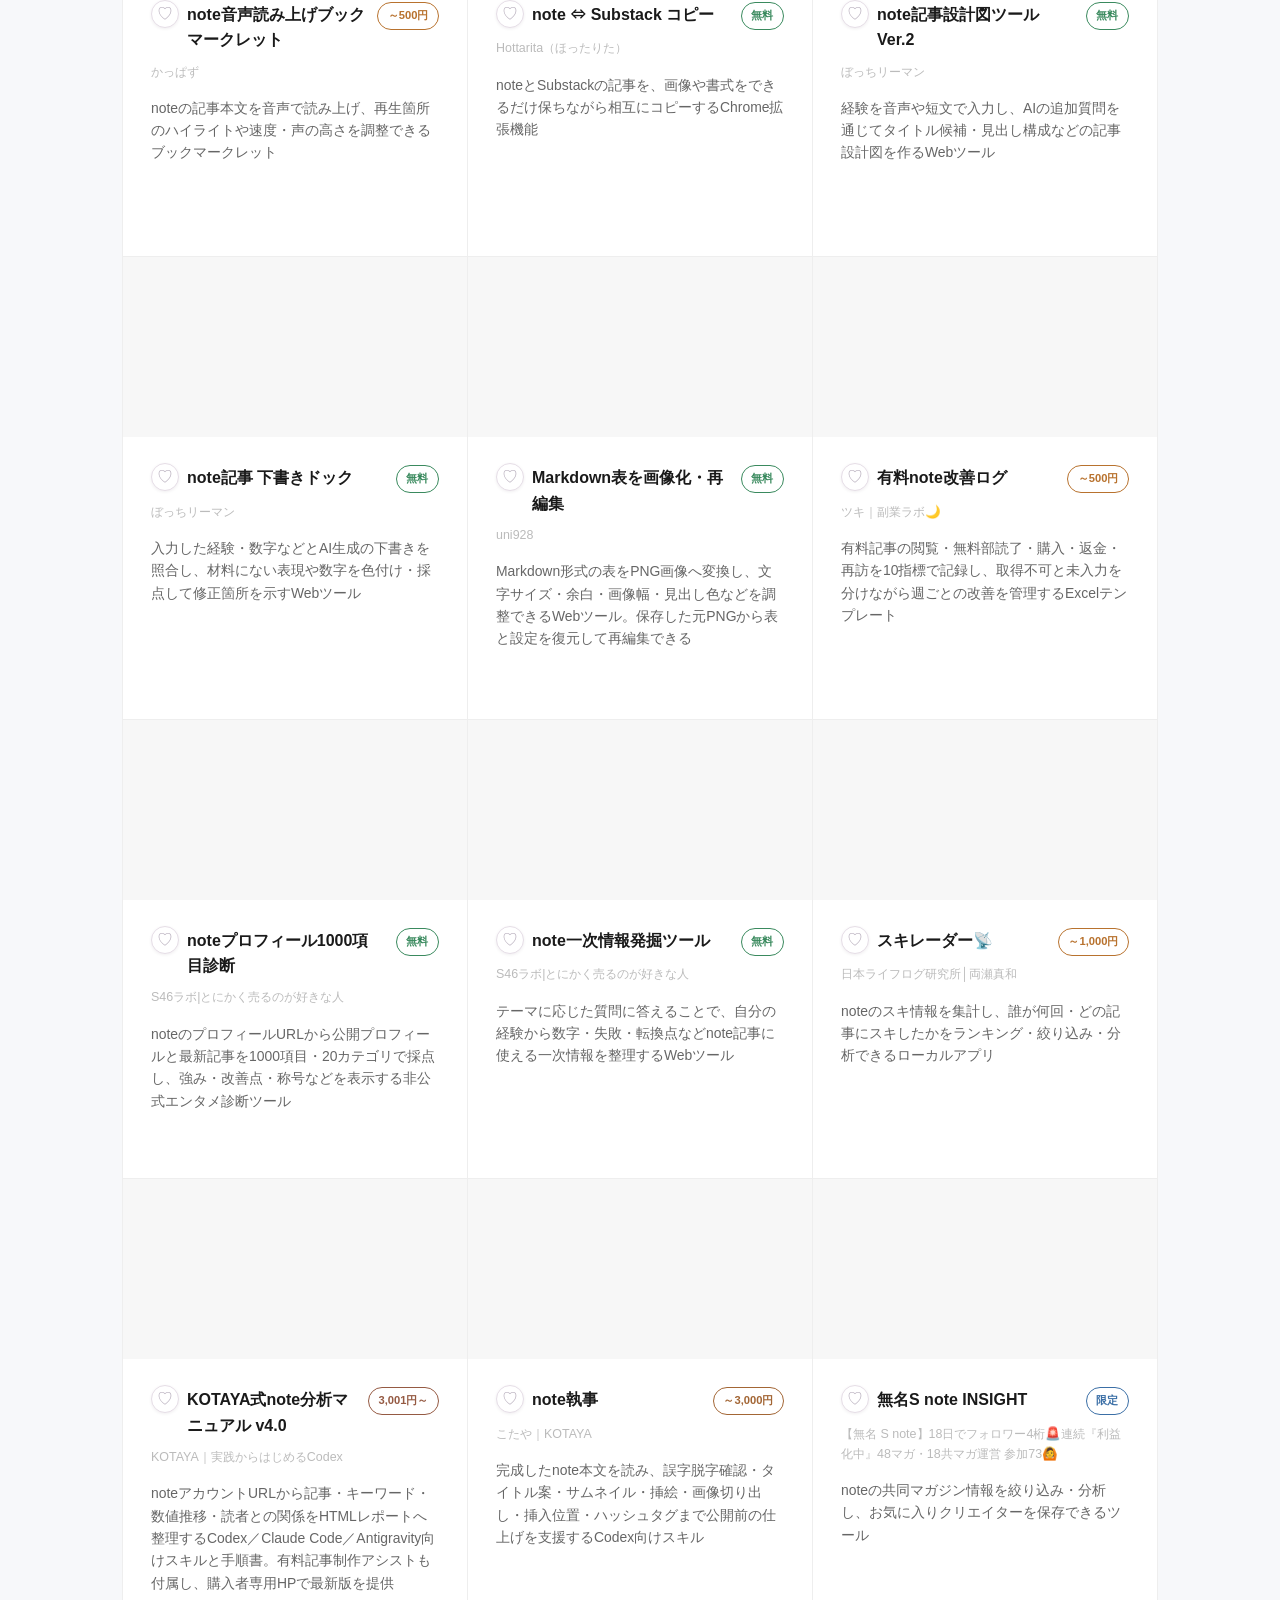
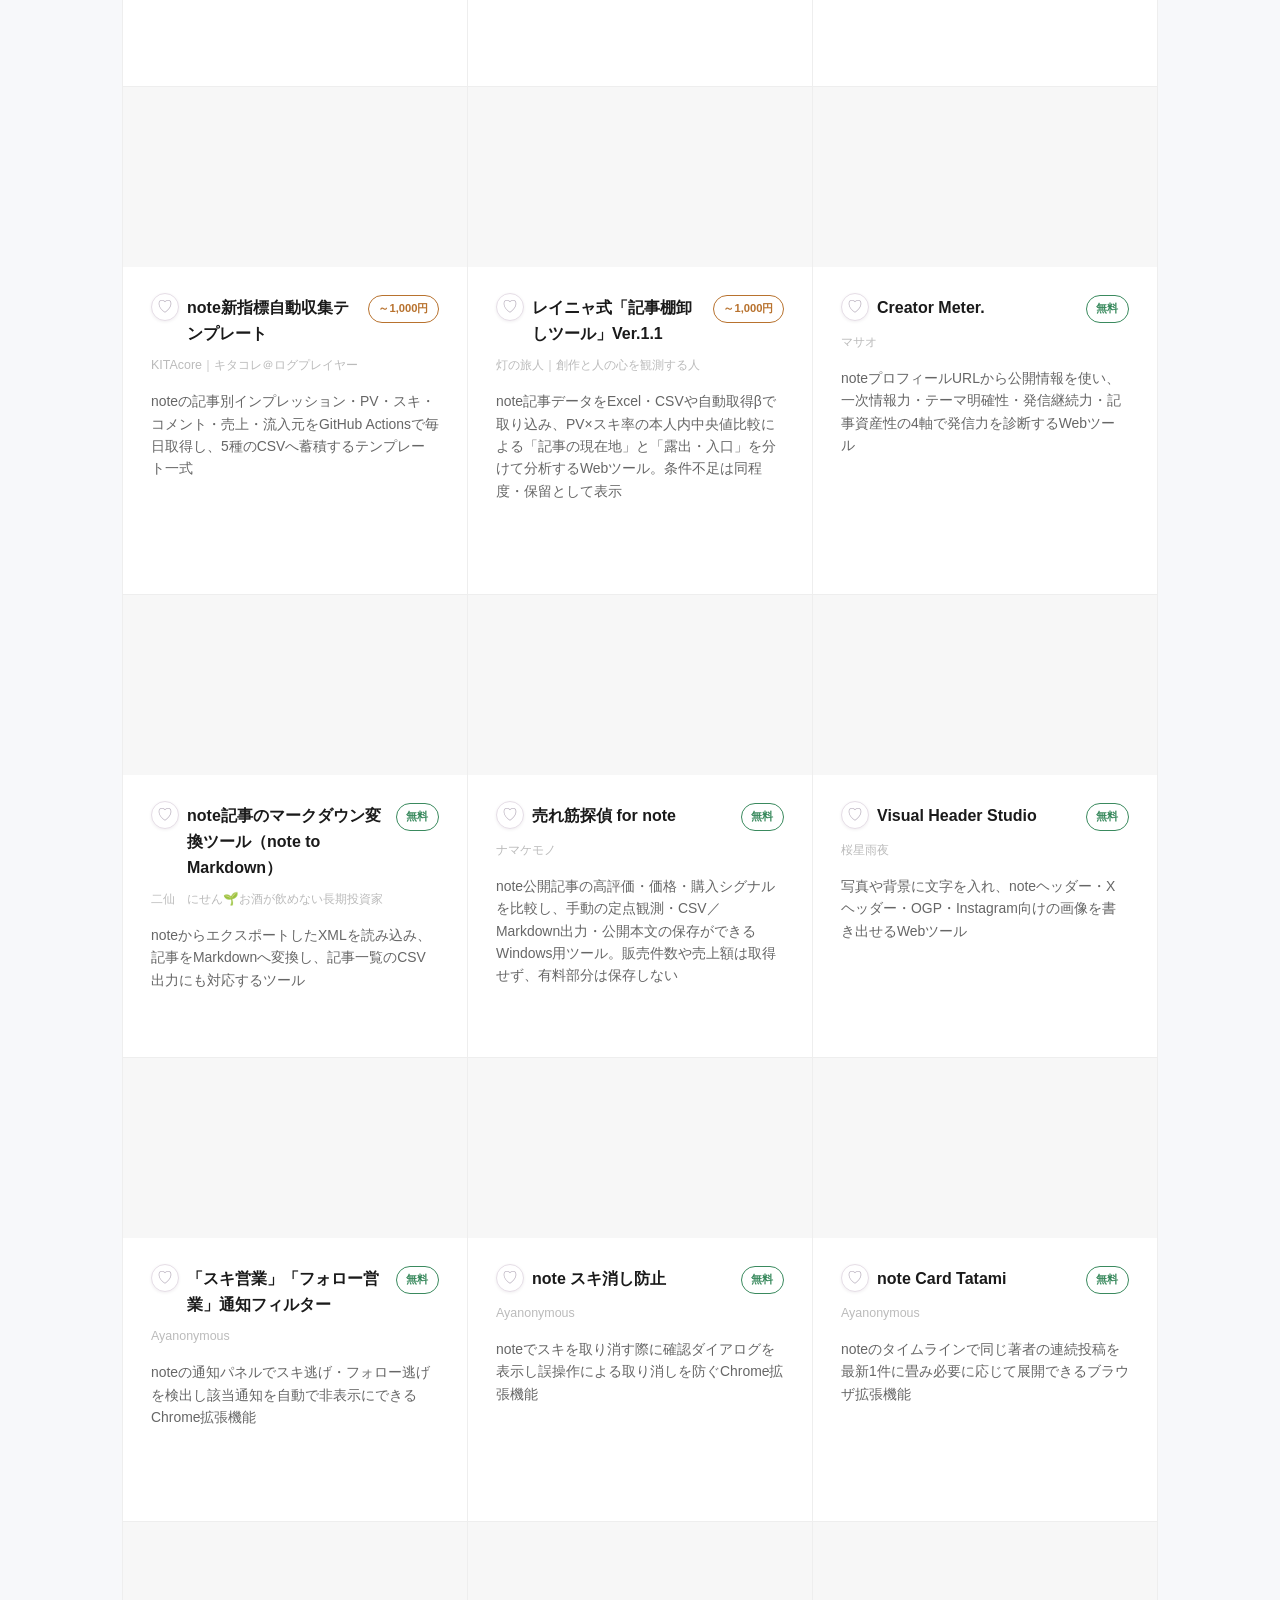
==== commit 37b9a35d: "Update catalog: add four tools and refresh eight entries" ====
--- a/index.html
+++ b/index.html
@@ -27,10 +27,10 @@
 <link rel="icon" type="image/png" href="./favi_sky_Compass_light.png" media="(prefers-color-scheme: light)">
 <link rel="icon" type="image/png" href="./favi_sky_Compass_dark.png" media="(prefers-color-scheme: dark)">
 <link rel="apple-touch-icon" href="./sky-compass.png">
-<link rel="stylesheet" href="./style.css?v=20261106-compact">
+<link rel="stylesheet" href="./style.css?v=20261116-roller">
 <script async src="https://www.googletagmanager.com/gtag/js?id=G-Z4E1HBRD0J"></script>
 <script src="./analytics.js?v=20260918" defer></script>
-<script src="./app.js?v=20261106-compact" defer></script>
+<script src="./app.js?v=20261116-roller" defer></script>
 </head>
 <body>
   <header class="header">
@@ -143,3 +143,4 @@
 
 
 
+
--- a/style.css
+++ b/style.css
@@ -719,3 +719,56 @@
   .grid-wrap { padding: 1rem 1rem 3rem; }
   #toolsGrid { grid-template-columns: minmax(0, 1fr); }
 }
+
+/* Compact, purpose-first discovery: keep the tools visible above the fold. */
+.header { padding: 2rem 1.5rem 1.5rem; }
+.header .eyebrow { margin-bottom: 0.45rem; font-size: 0.72rem; }
+.header h1 { margin-bottom: 0.45rem; font-size: 1.85rem; }
+.header p { font-size: 0.85rem; }
+.page-updated { margin-top: 0.65rem !important; }
+.controls { padding: 1.25rem 2rem 0.35rem; }
+.visually-hidden {
+  position: absolute; width: 1px; height: 1px; overflow: hidden;
+  clip: rect(0, 0, 0, 0); white-space: nowrap; clip-path: inset(50%);
+}
+.search-wrap { margin-bottom: 0.85rem; }
+#searchInput {
+  border-radius: 11px; background: #FFFFFF; padding: 0.78rem 0.9rem;
+}
+.purpose-search { margin-bottom: 0.85rem; }
+.purpose-search h2 { margin-bottom: 0.42rem; font-size: 0.85rem; }
+.purpose-buttons { gap: 0.4rem; }
+.purpose-buttons button { padding: 0.43rem 0.7rem; font-size: 0.77rem; }
+.advanced-search {
+  border: 1px solid #E9E6F1; border-radius: 10px;
+  background: rgba(255,255,255,0.75);
+}
+.advanced-search summary {
+  cursor: pointer; padding: 0.7rem 0.85rem; color: #5B4E72;
+  font-size: 0.86rem; font-weight: 700;
+}
+.advanced-search summary span { margin-left: 0.35rem; color: #91899B; font-size: 0.72rem; font-weight: 400; }
+.advanced-search-content { padding: 0 0.7rem 0.75rem; }
+.advanced-search .quick-guide { font-size: 0.78rem; margin: 0.15rem 0.25rem 0.65rem; line-height: 1.6; }
+.advanced-search .filter-row { box-shadow: none; }
+.advanced-search summary:focus-visible,
+.update-log summary:focus-visible { outline: 2px solid #7865B0; outline-offset: 2px; }
+.grid-wrap { padding-top: 0.7rem; }
+.results-overview { margin-bottom: 0.55rem; padding: 0.65rem 0.85rem; }
+.results-heading h2 { font-size: 0.88rem; }
+#resetBtn { font-size: 0.77rem; padding: 0.35rem 0.6rem; }
+#resetBtn[hidden] { display: none; }
+.update-log {
+  margin: 0 0 0.75rem; padding: 0.0rem 0.85rem;
+  box-shadow: none; background: rgba(255,255,255,0.55);
+}
+.update-log summary { padding: 0.52rem 0; cursor: pointer; font-size: 0.8rem; font-weight: 600; }
+.update-log-list { margin: 0 0 0.45rem; }
+@media (max-width: 640px) {
+  .header { padding: 1.45rem 1rem 1.1rem; }
+  .header h1 { font-size: 1.6rem; }
+  .header .eyebrow { font-size: 0.68rem; }
+  .controls { padding: 0.95rem 1rem 0.2rem; }
+  .grid-wrap { padding-top: 0.45rem; }
+  .advanced-search summary span { font-size: 0.69rem; }
+}
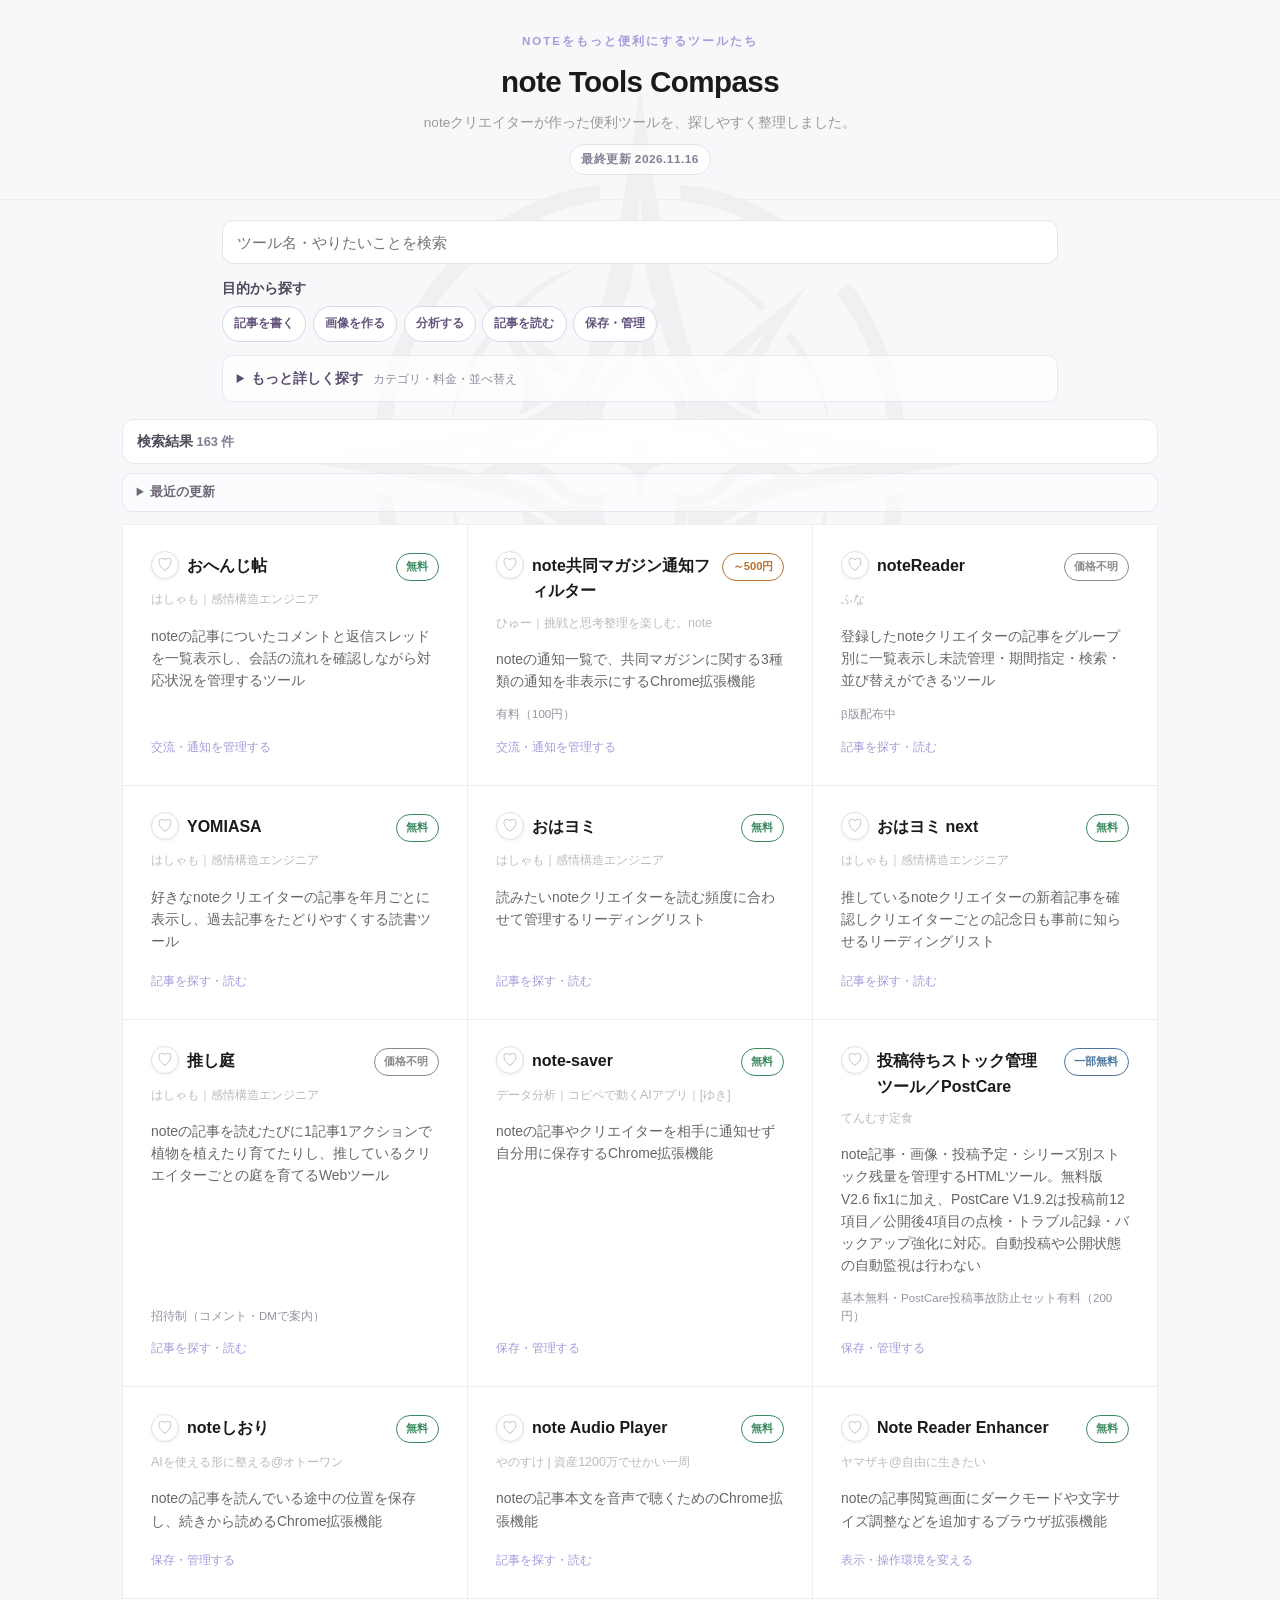
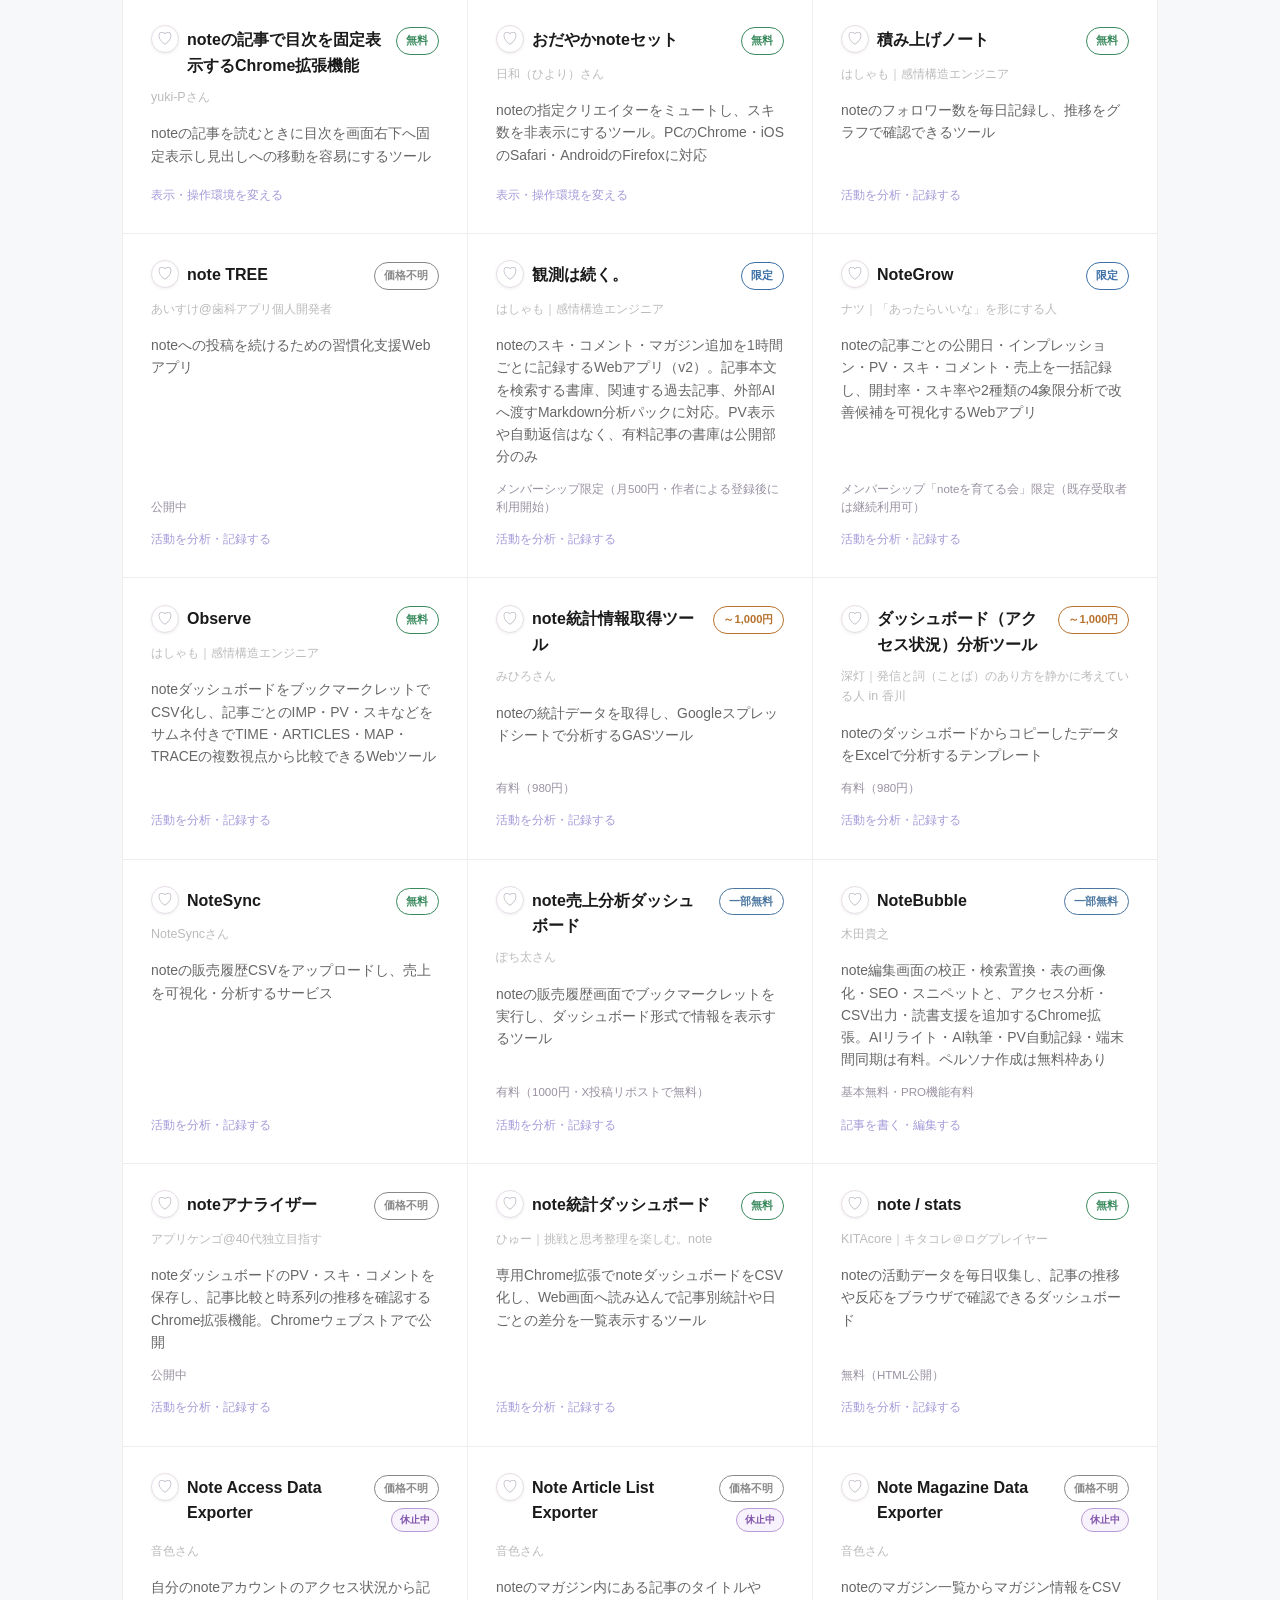
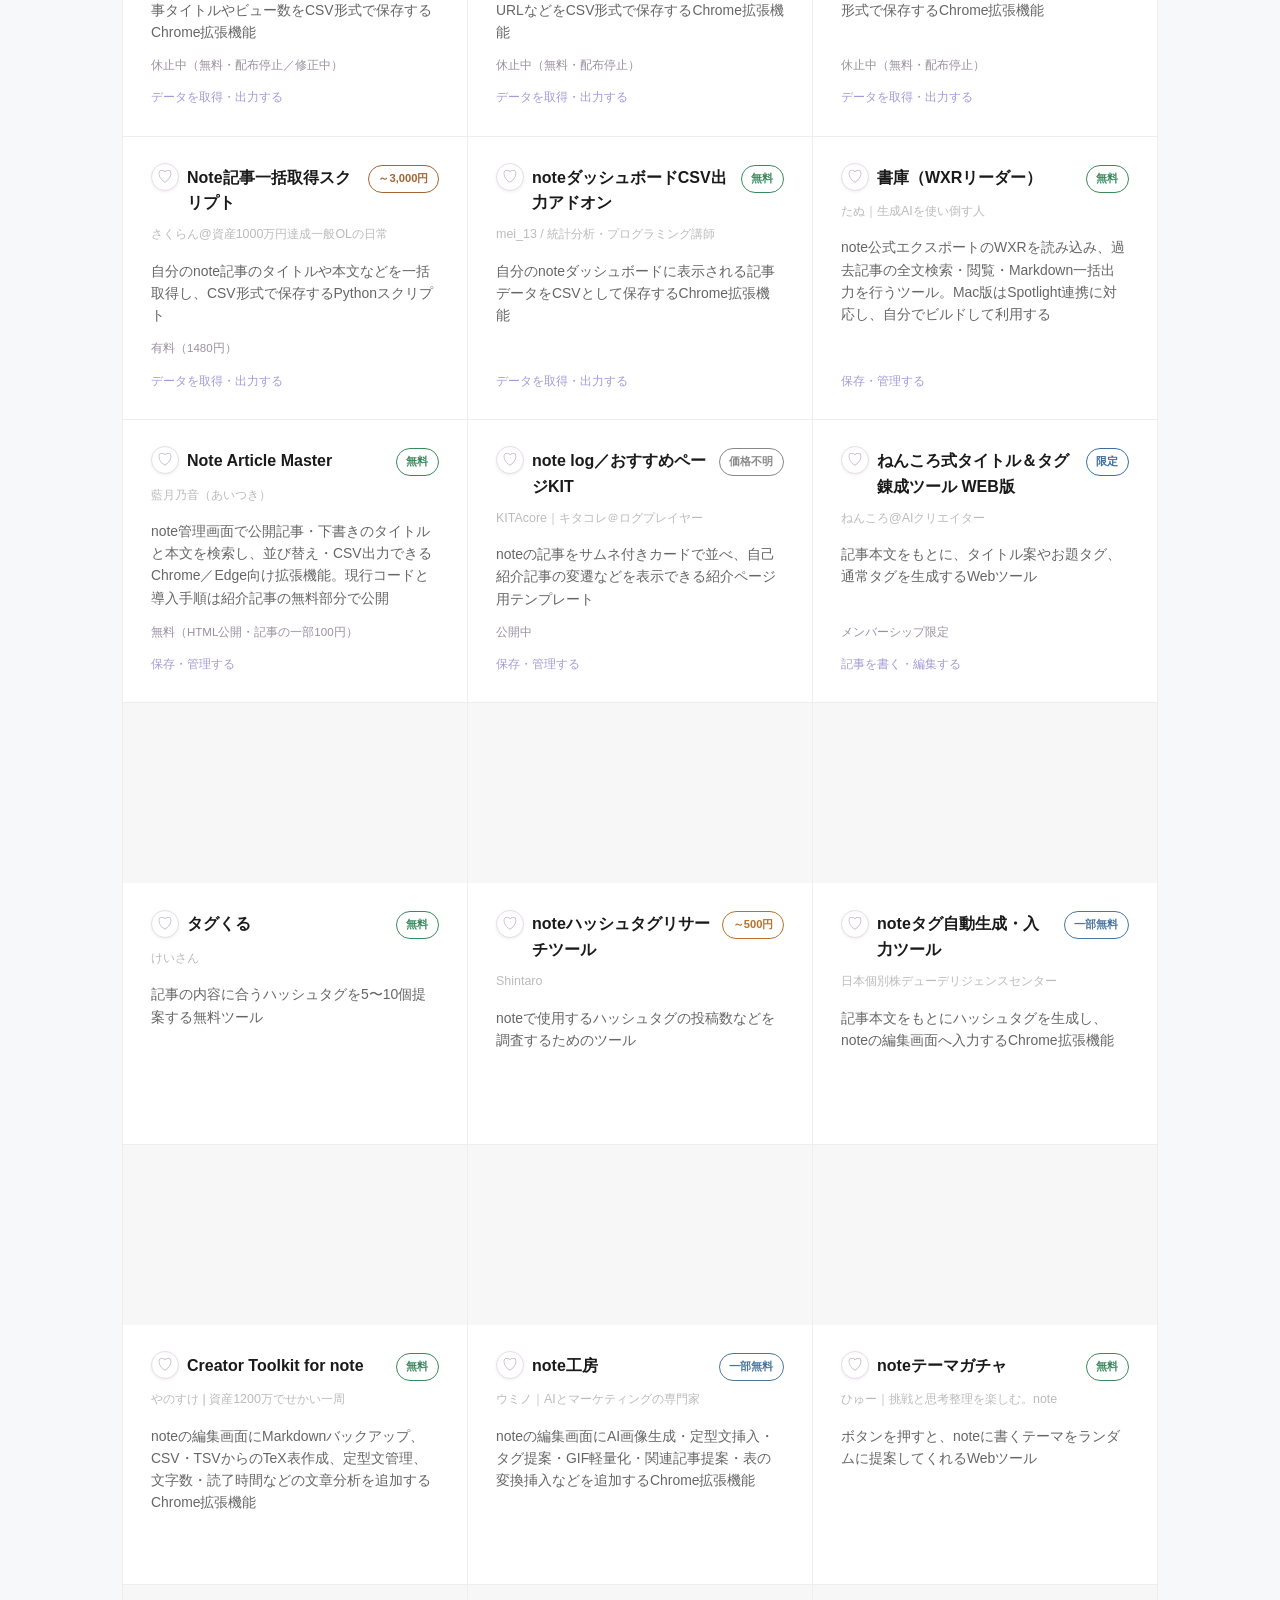
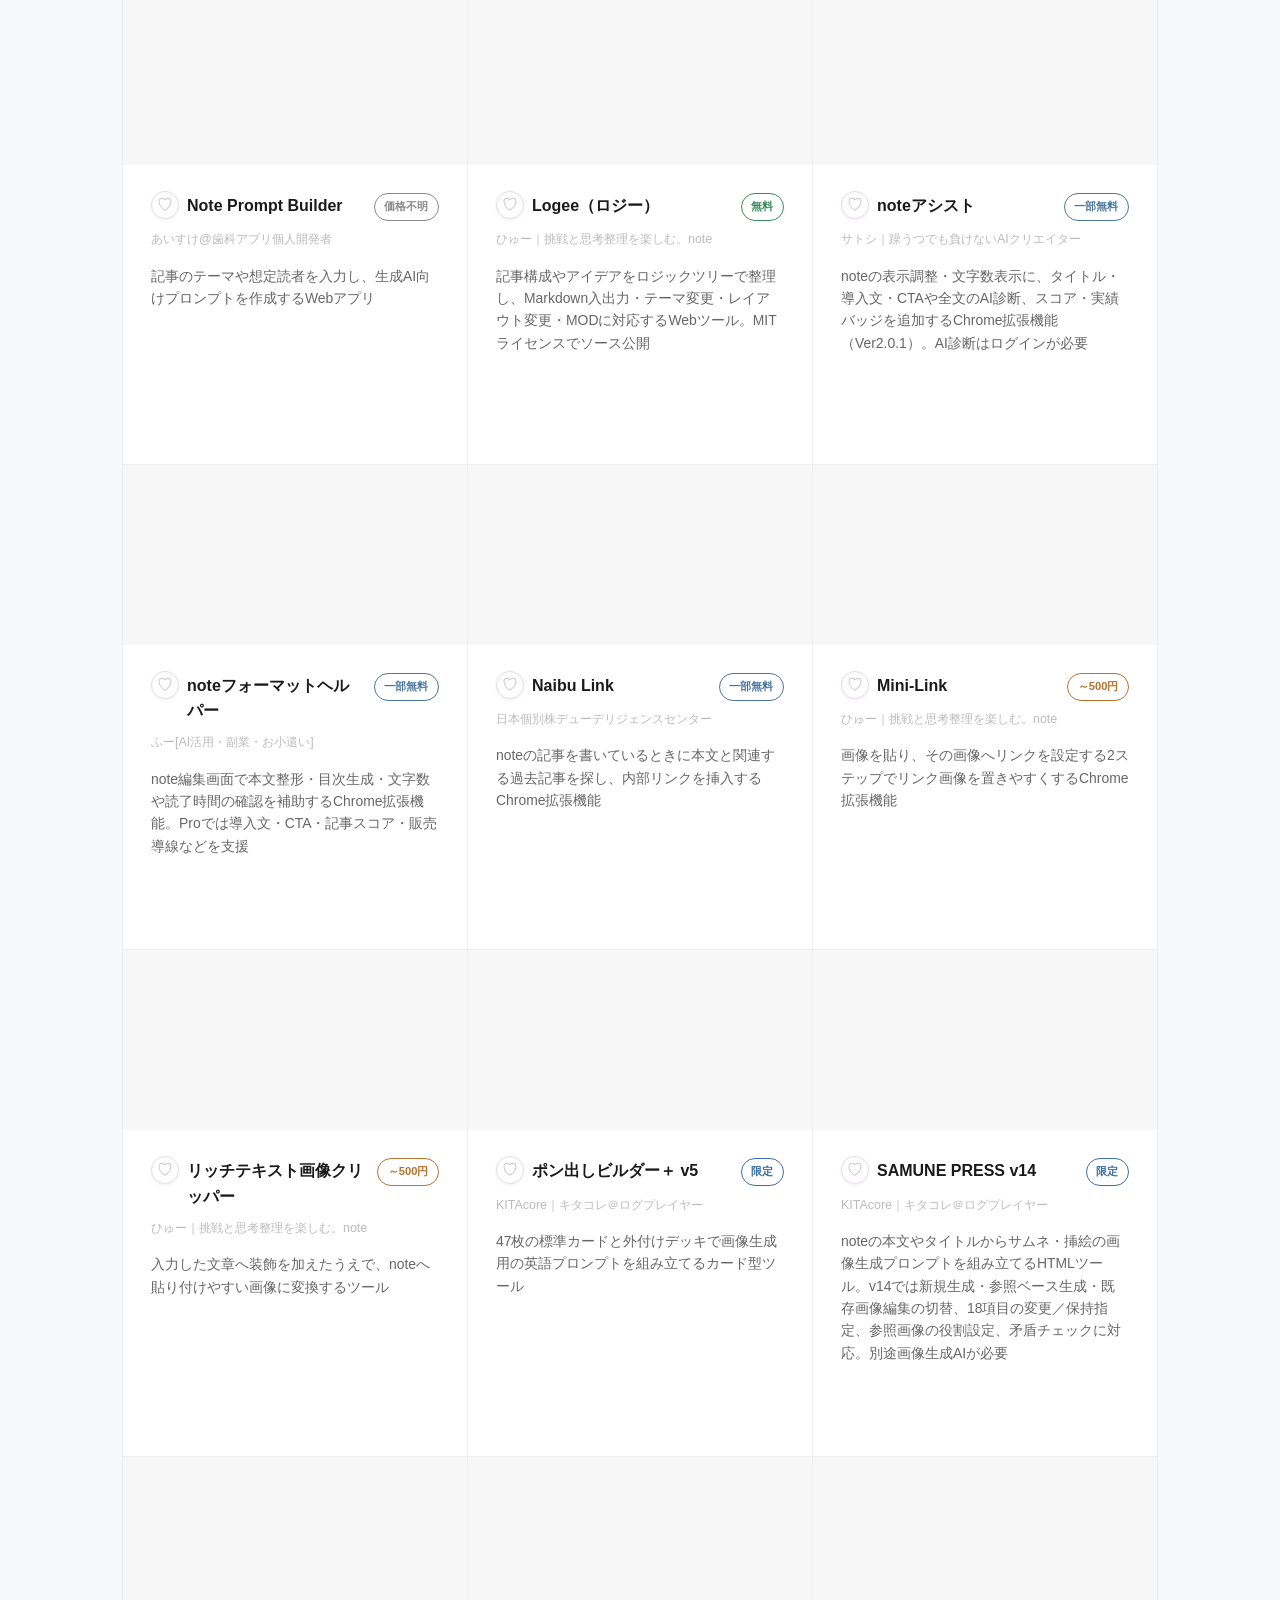
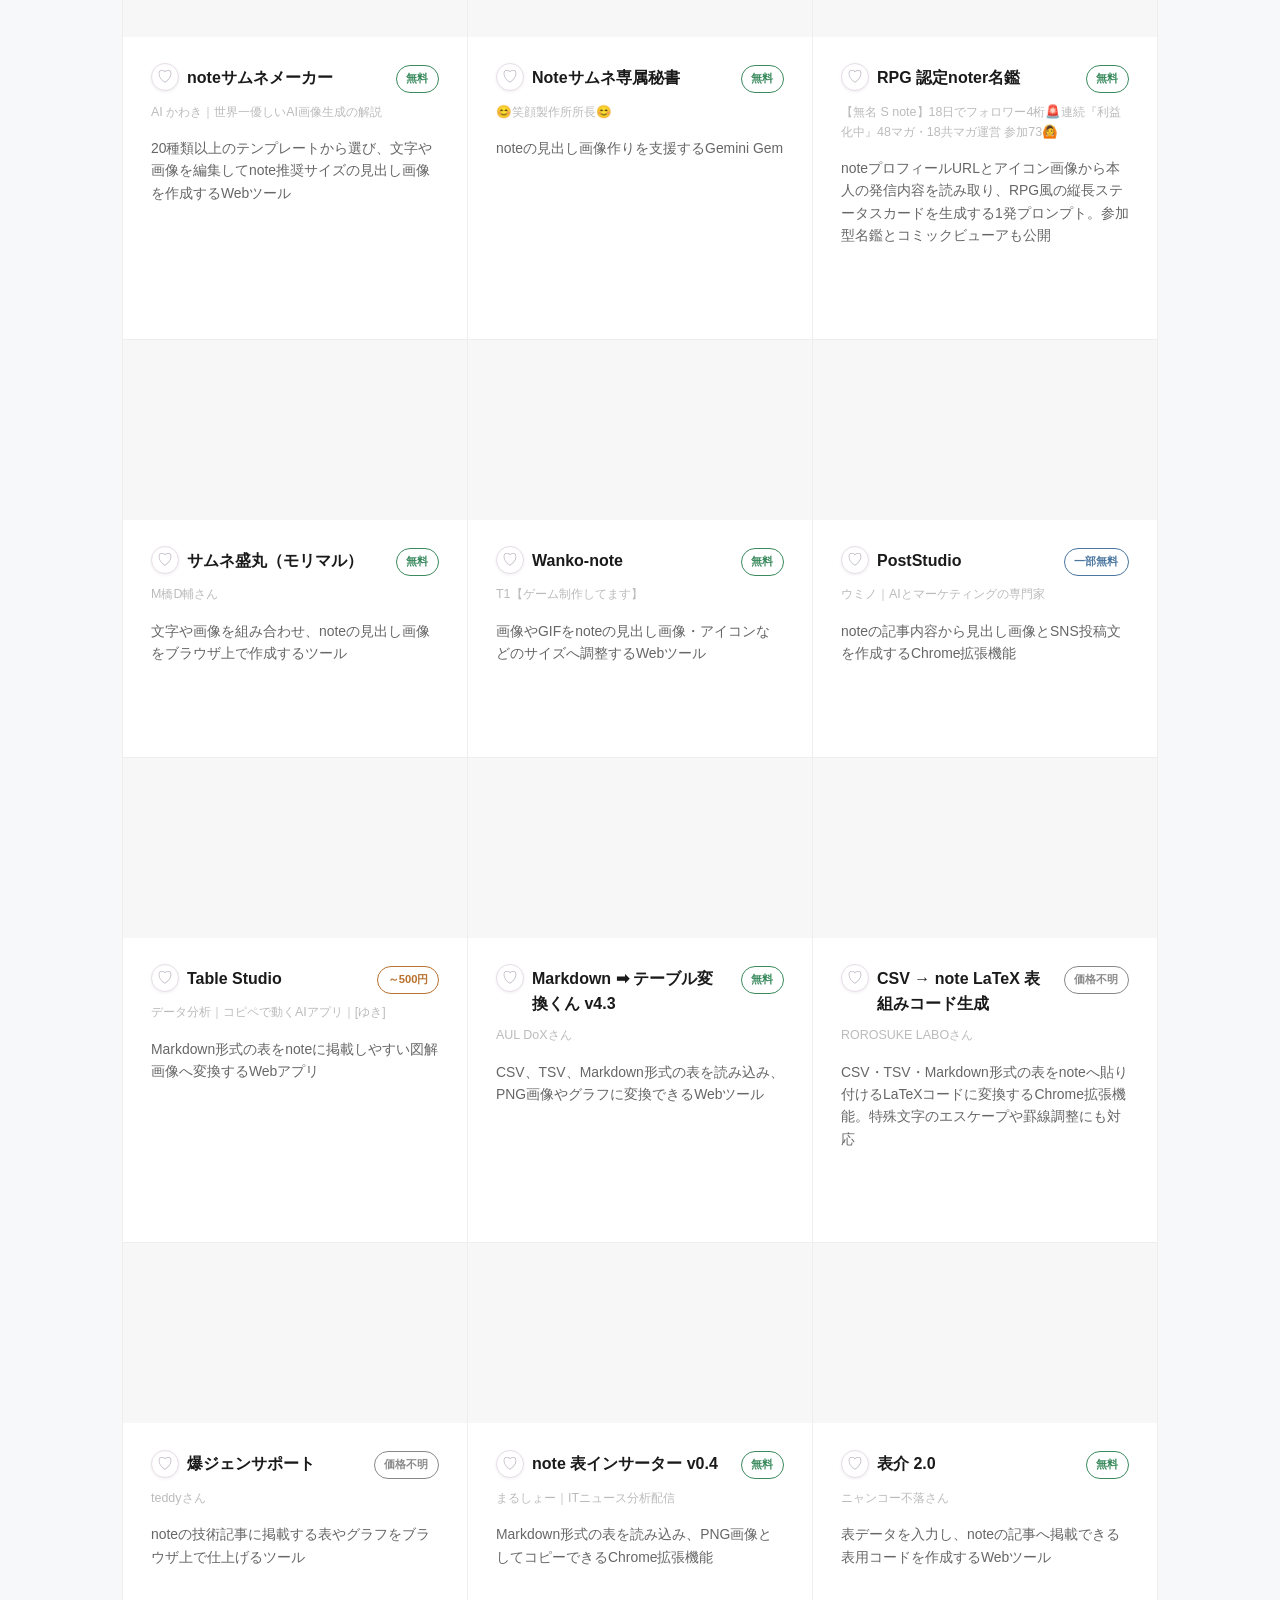
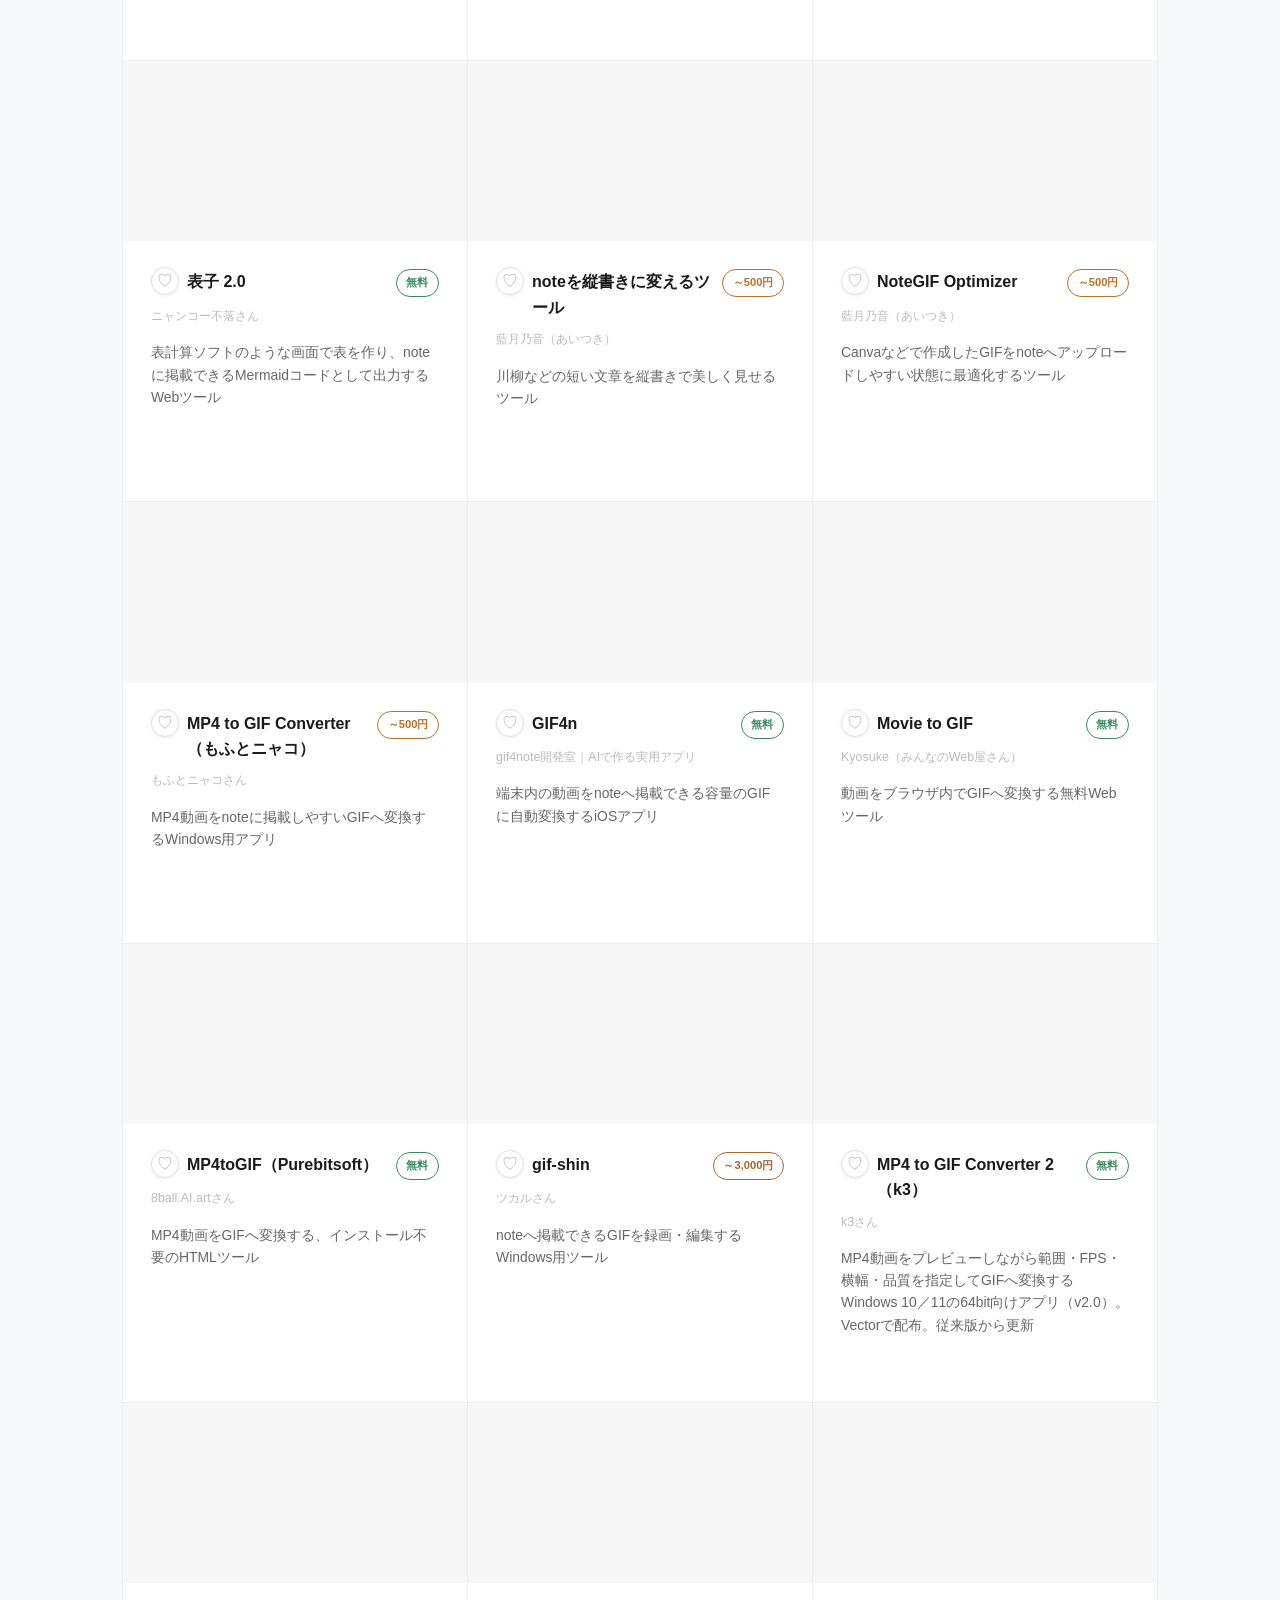
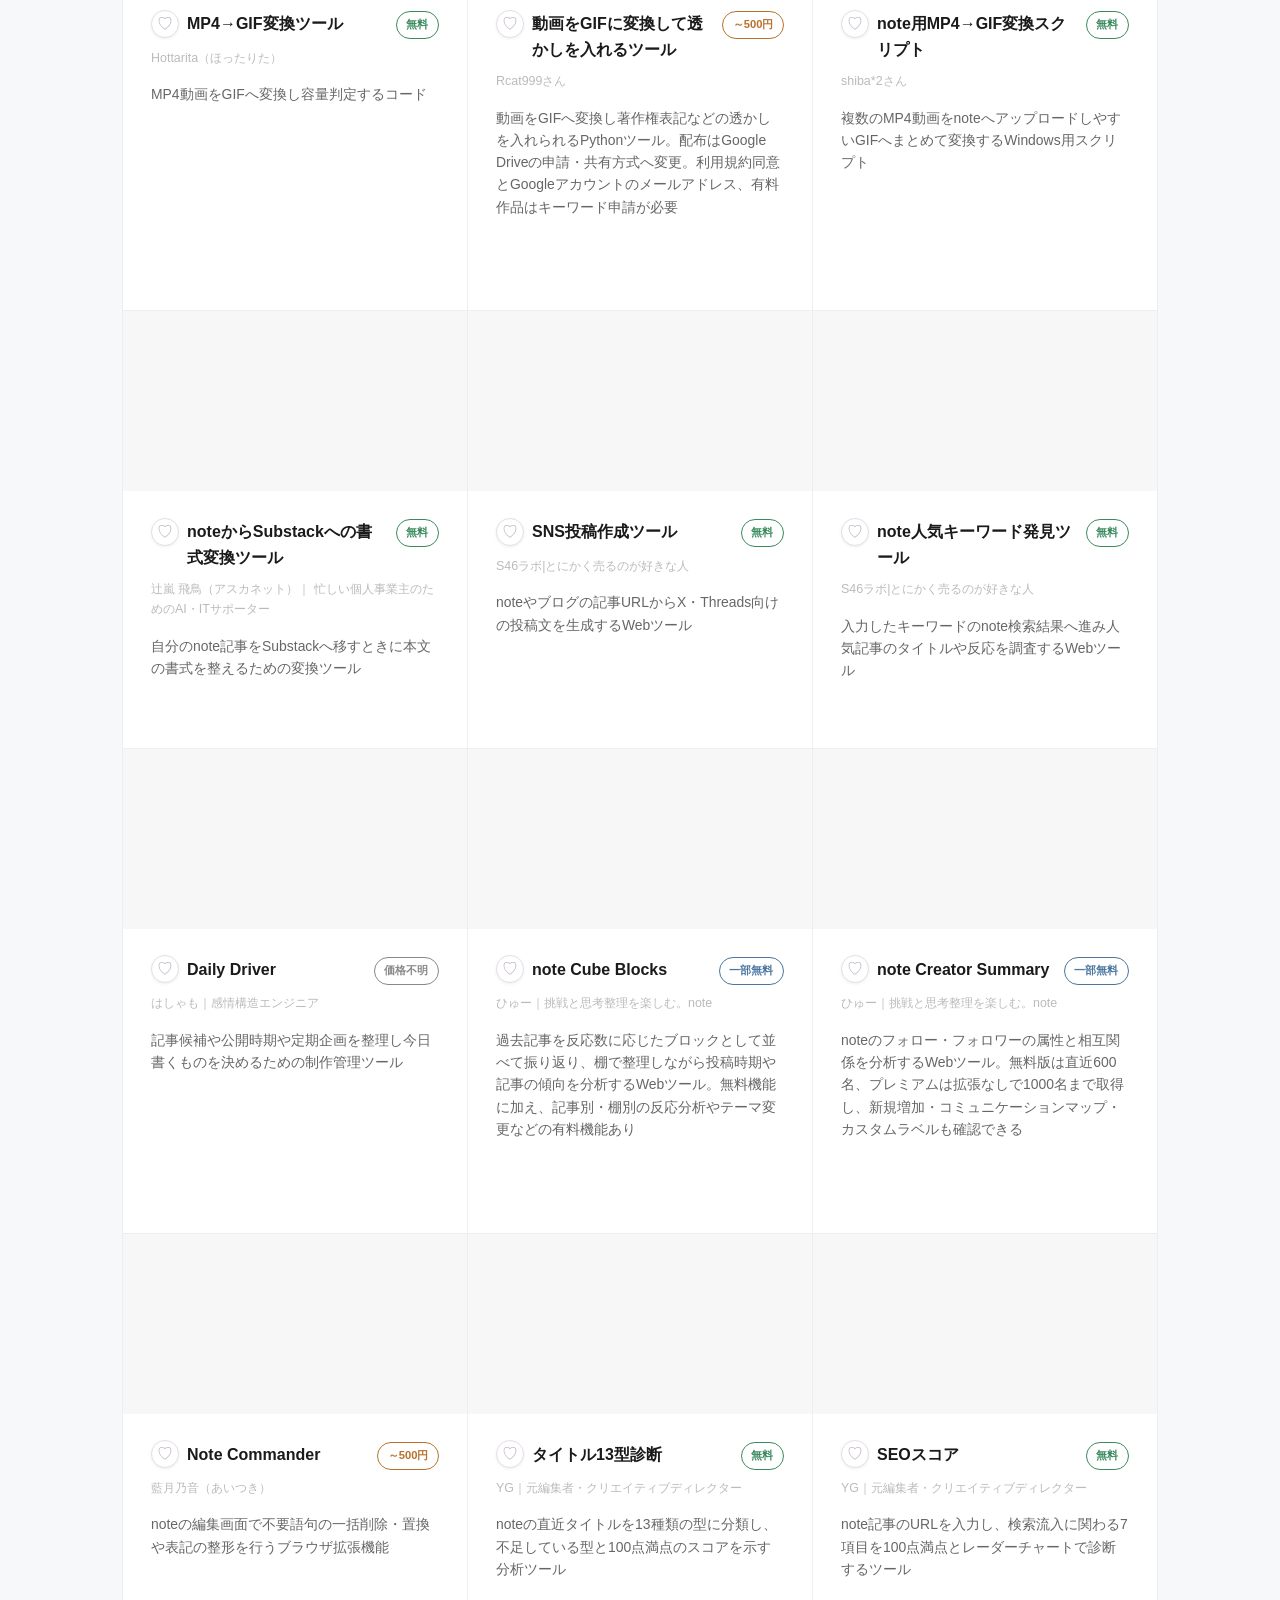
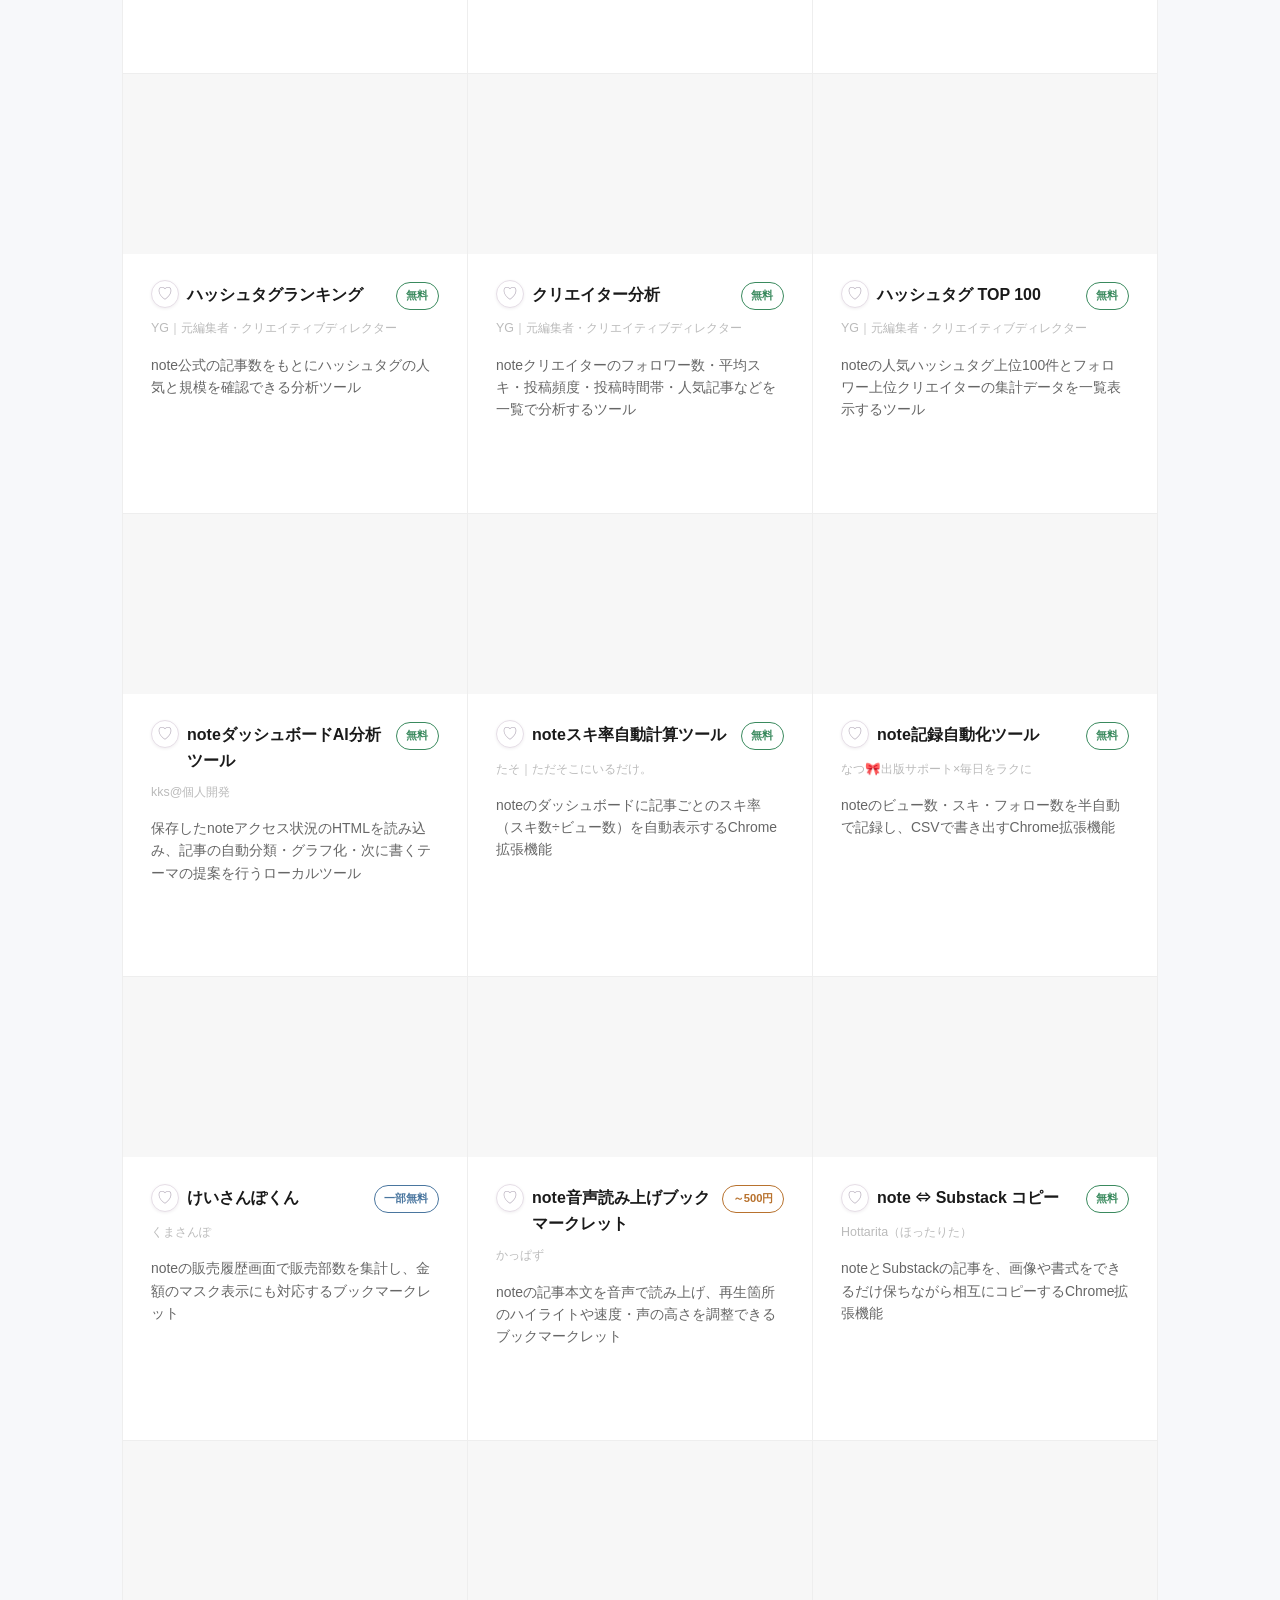
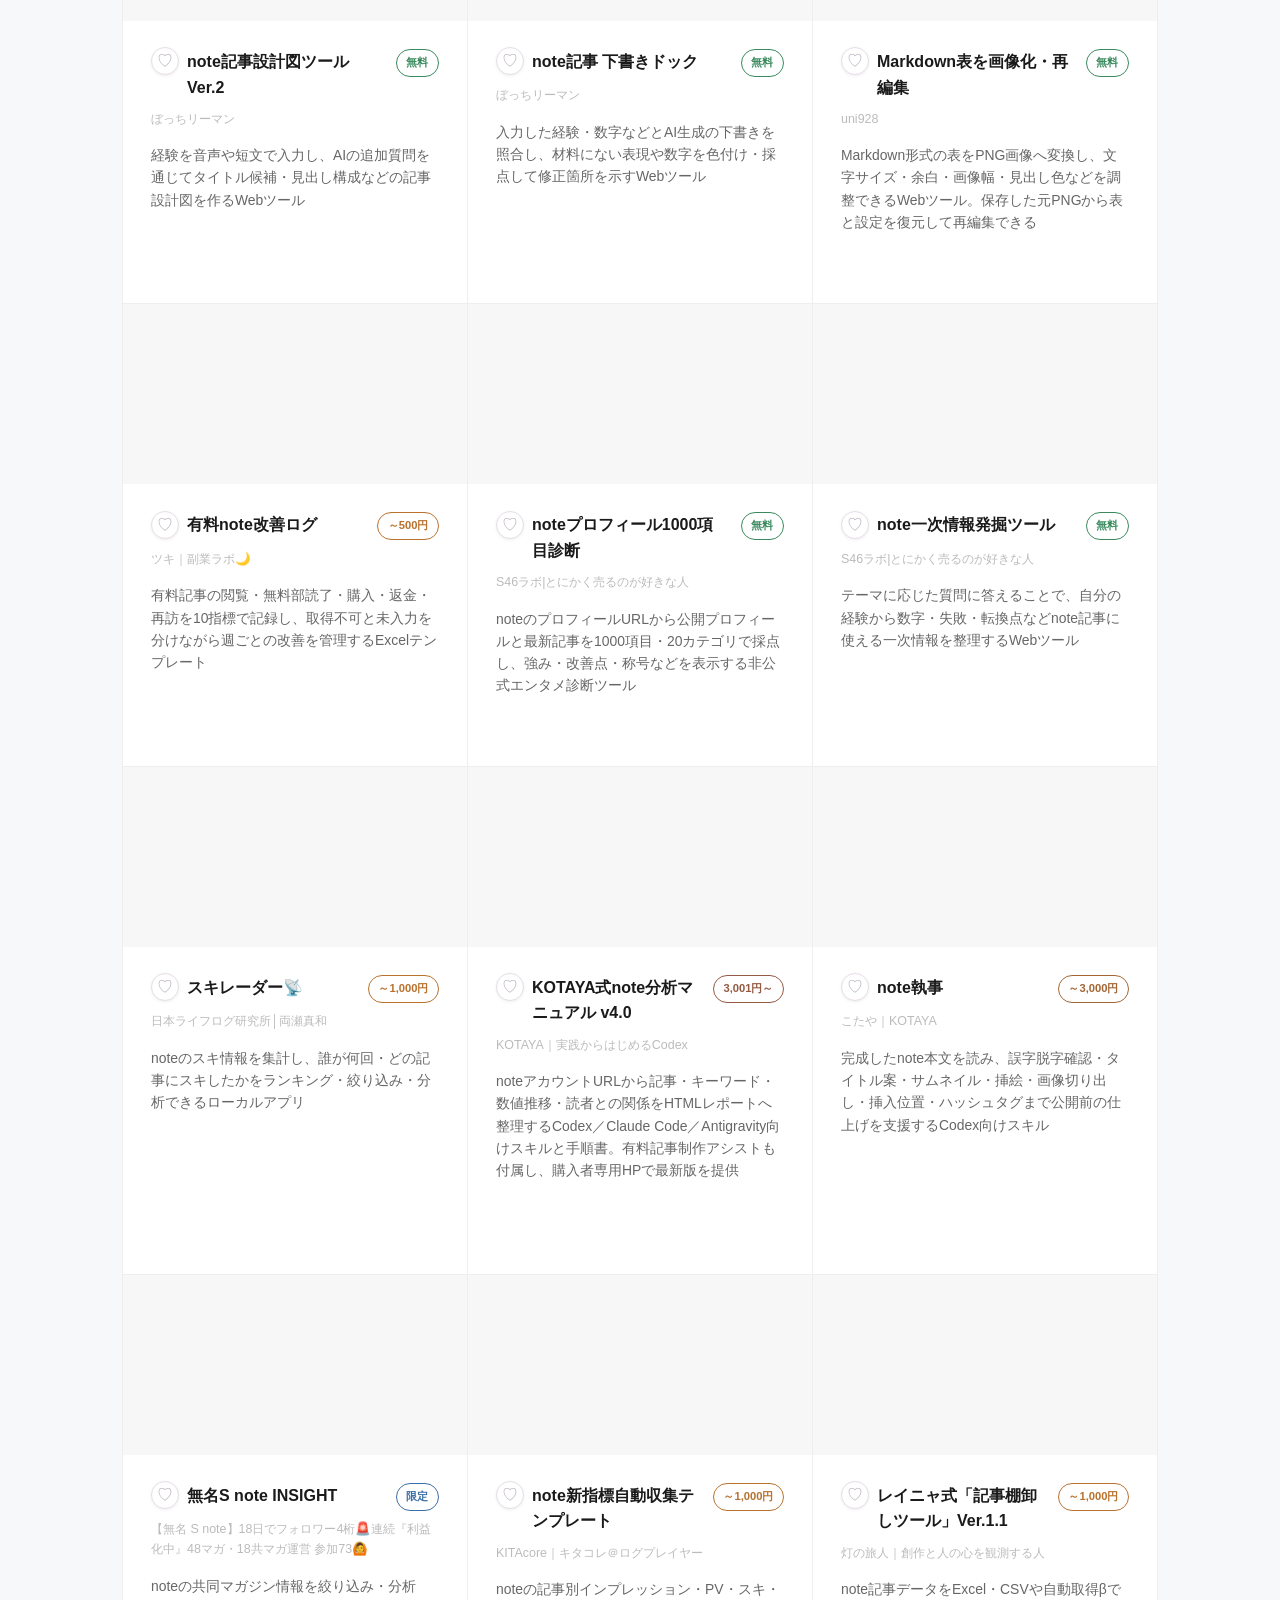
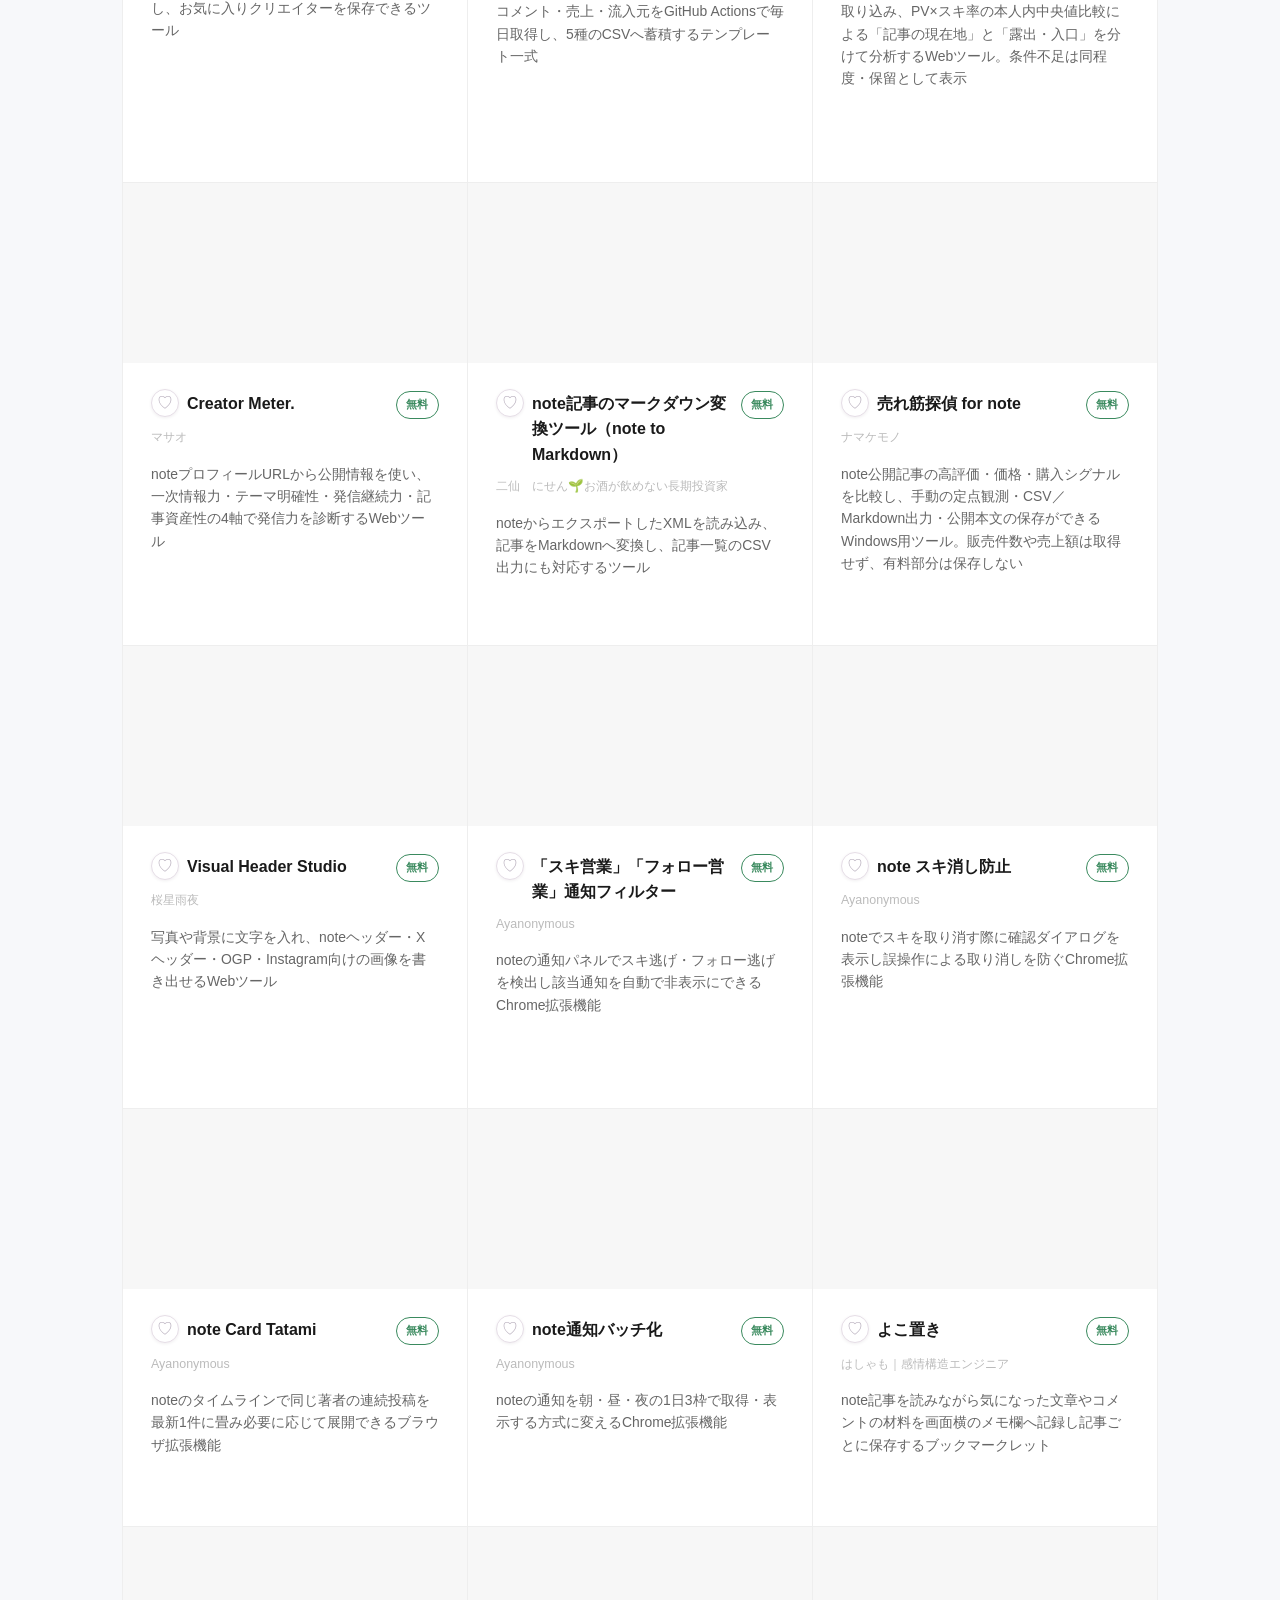
==== commit 0ae2fd8f: "Remove four unavailable tool listings per catalog policy" ====
--- a/index.html
+++ b/index.html
@@ -27,10 +27,10 @@
 <link rel="icon" type="image/png" href="./favi_sky_Compass_light.png" media="(prefers-color-scheme: light)">
 <link rel="icon" type="image/png" href="./favi_sky_Compass_dark.png" media="(prefers-color-scheme: dark)">
 <link rel="apple-touch-icon" href="./sky-compass.png">
-<link rel="stylesheet" href="./style.css?v=20261116-roller">
+<link rel="stylesheet" href="./style.css?v=20261116-removals">
 <script async src="https://www.googletagmanager.com/gtag/js?id=G-Z4E1HBRD0J"></script>
 <script src="./analytics.js?v=20260918" defer></script>
-<script src="./app.js?v=20261116-roller" defer></script>
+<script src="./app.js?v=20261116-removals" defer></script>
 </head>
 <body>
   <header class="header">
@@ -144,3 +144,4 @@
 
 
 
+
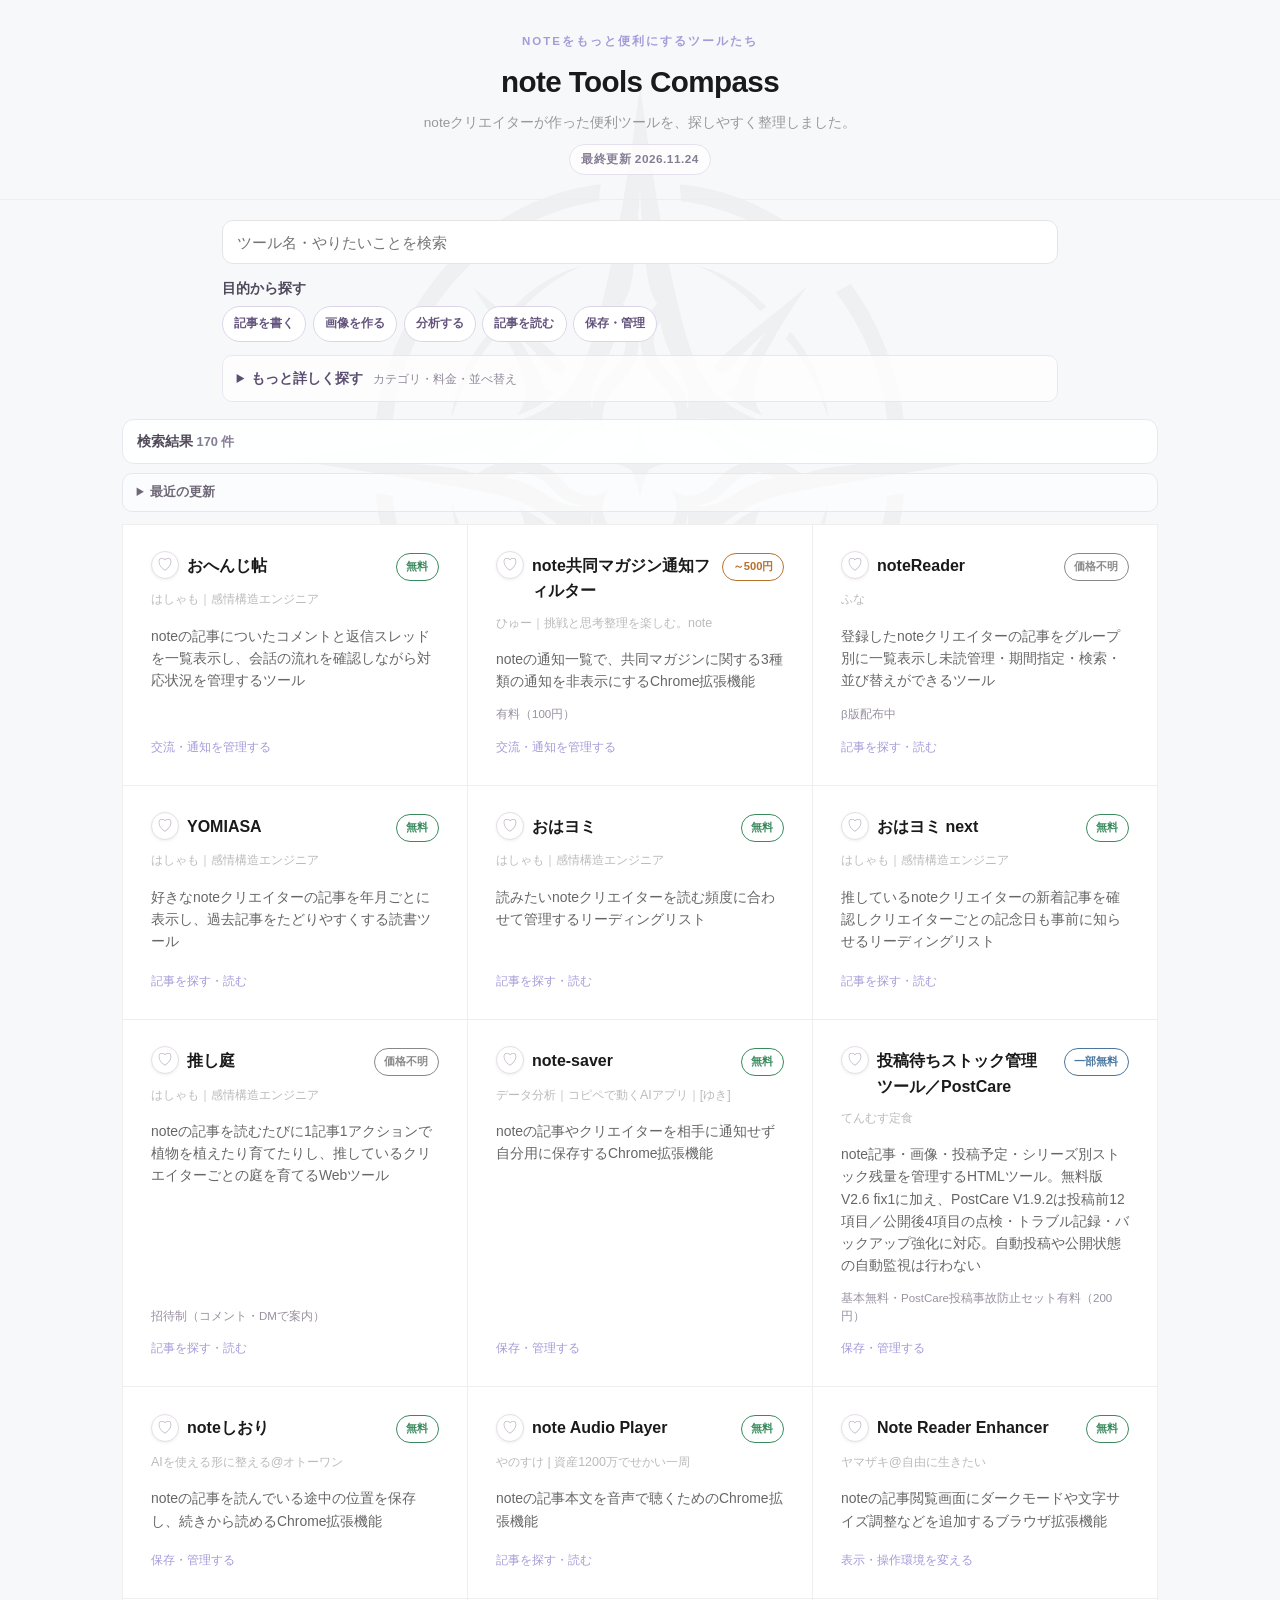
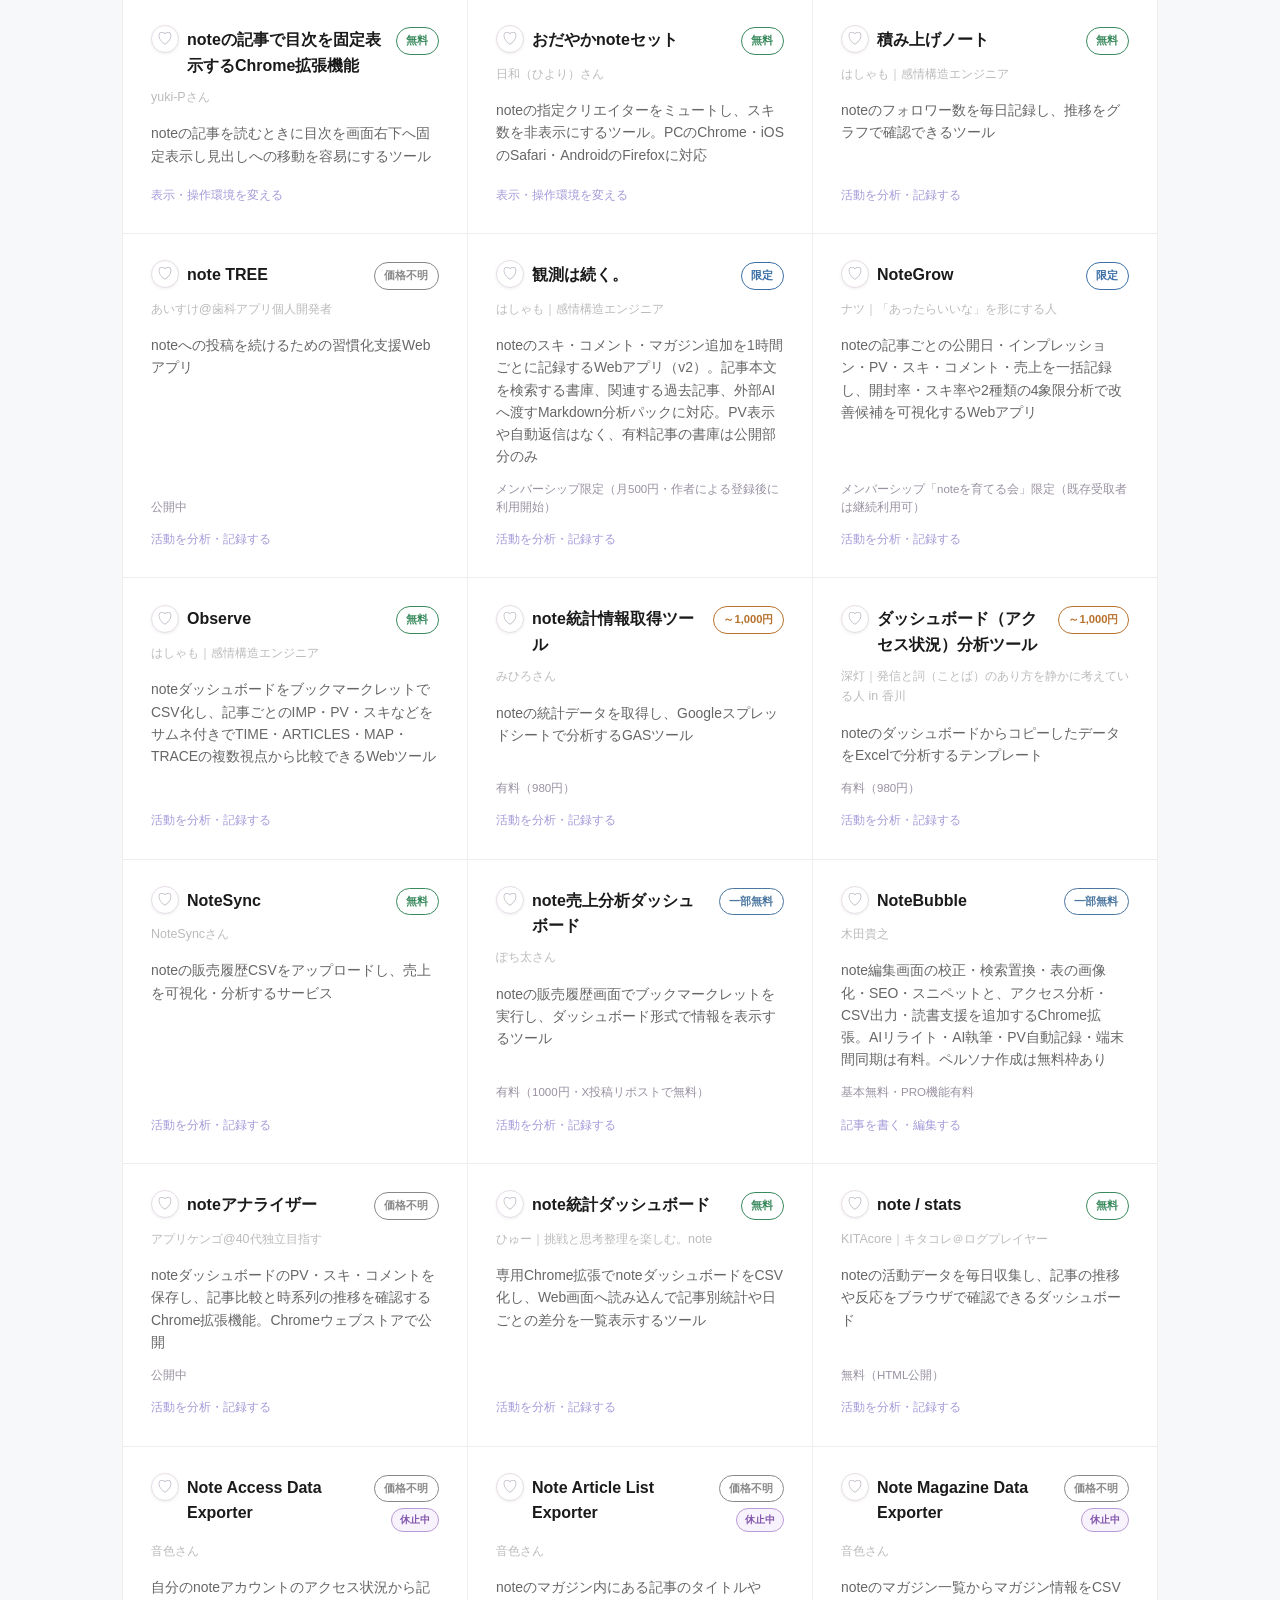
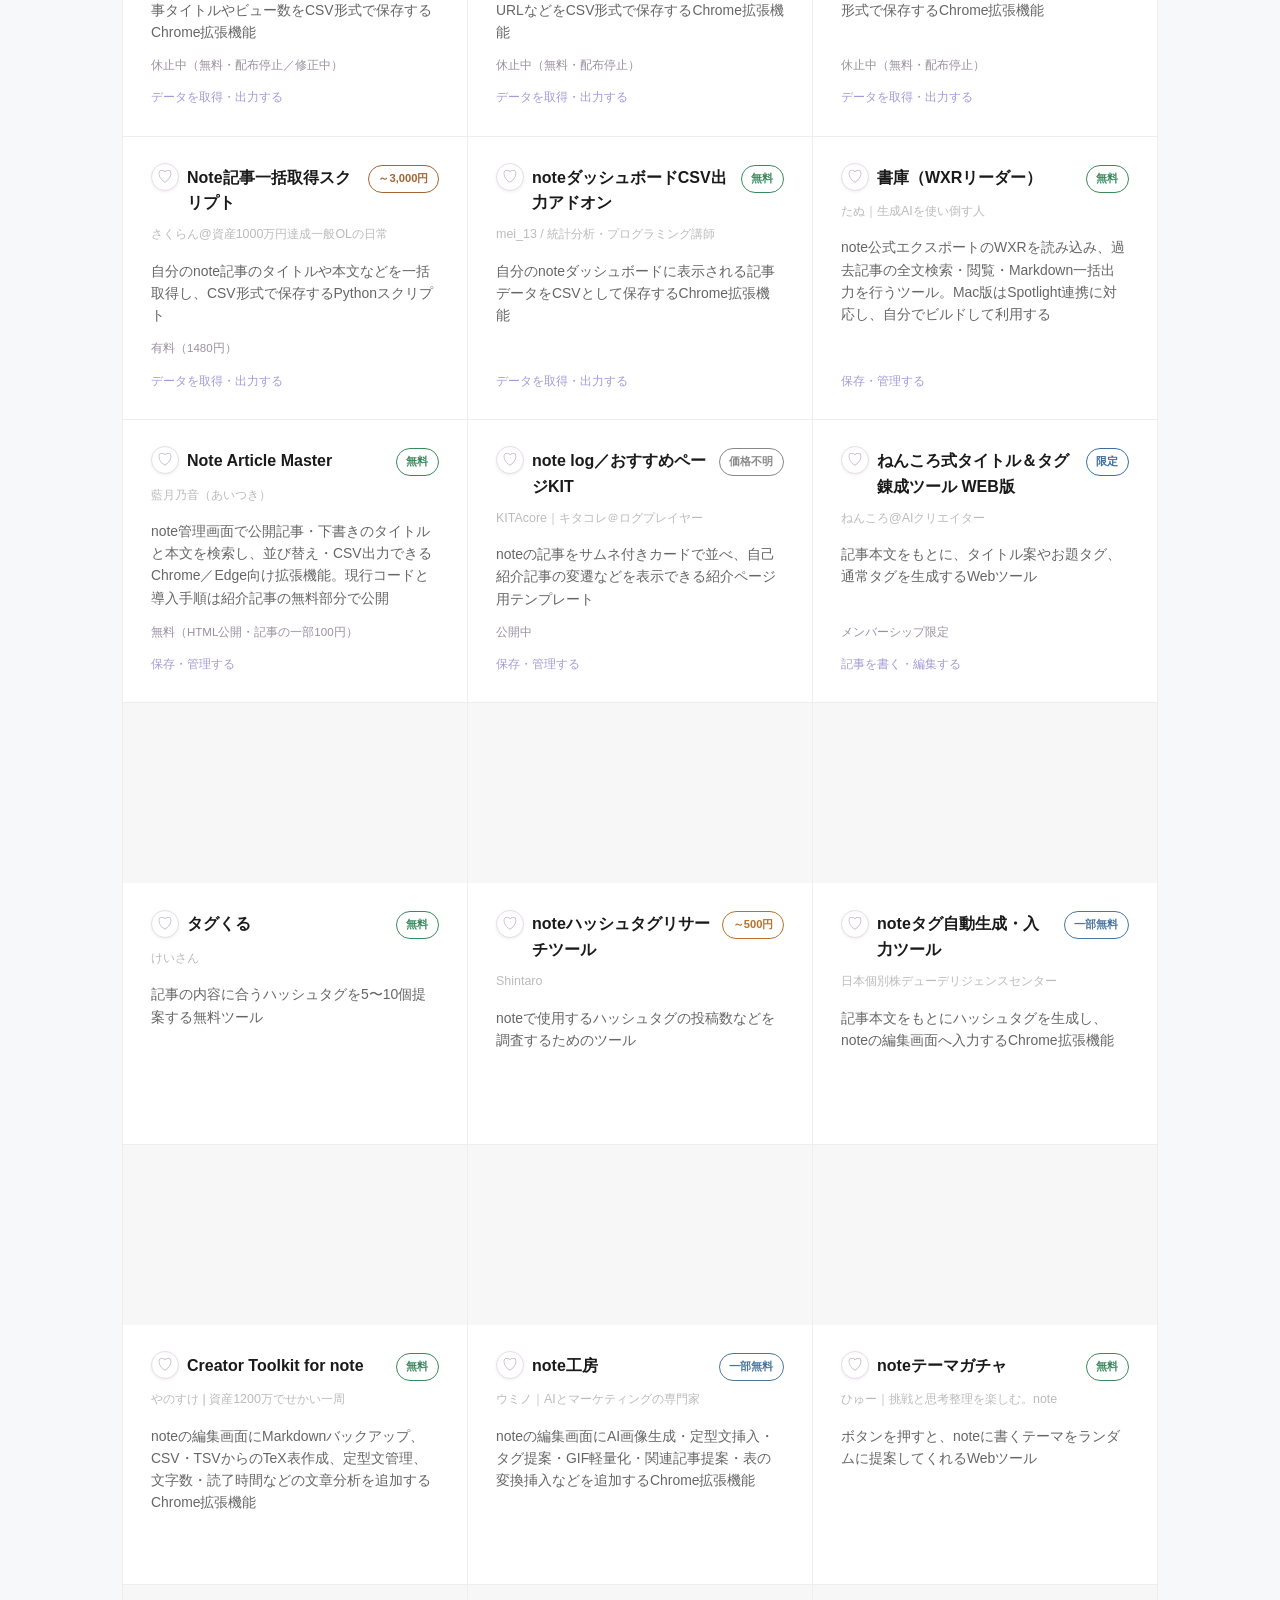
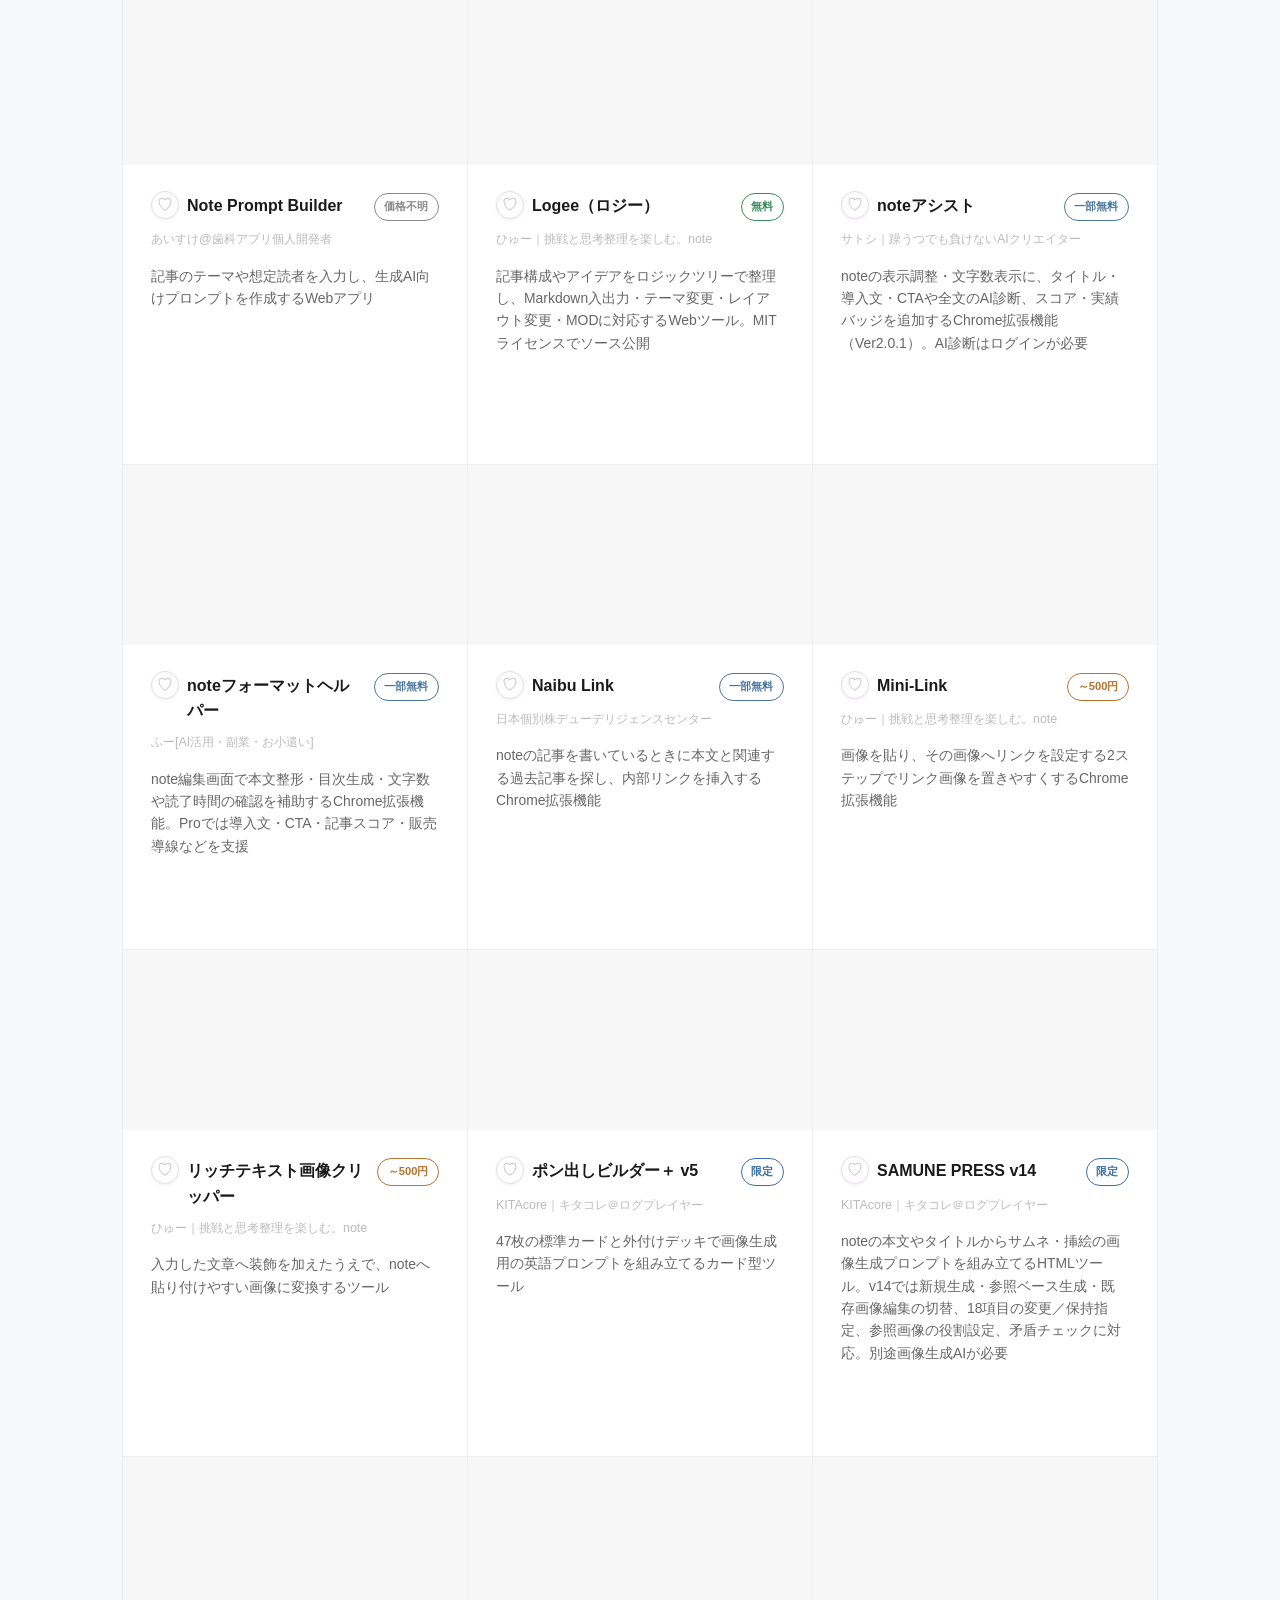
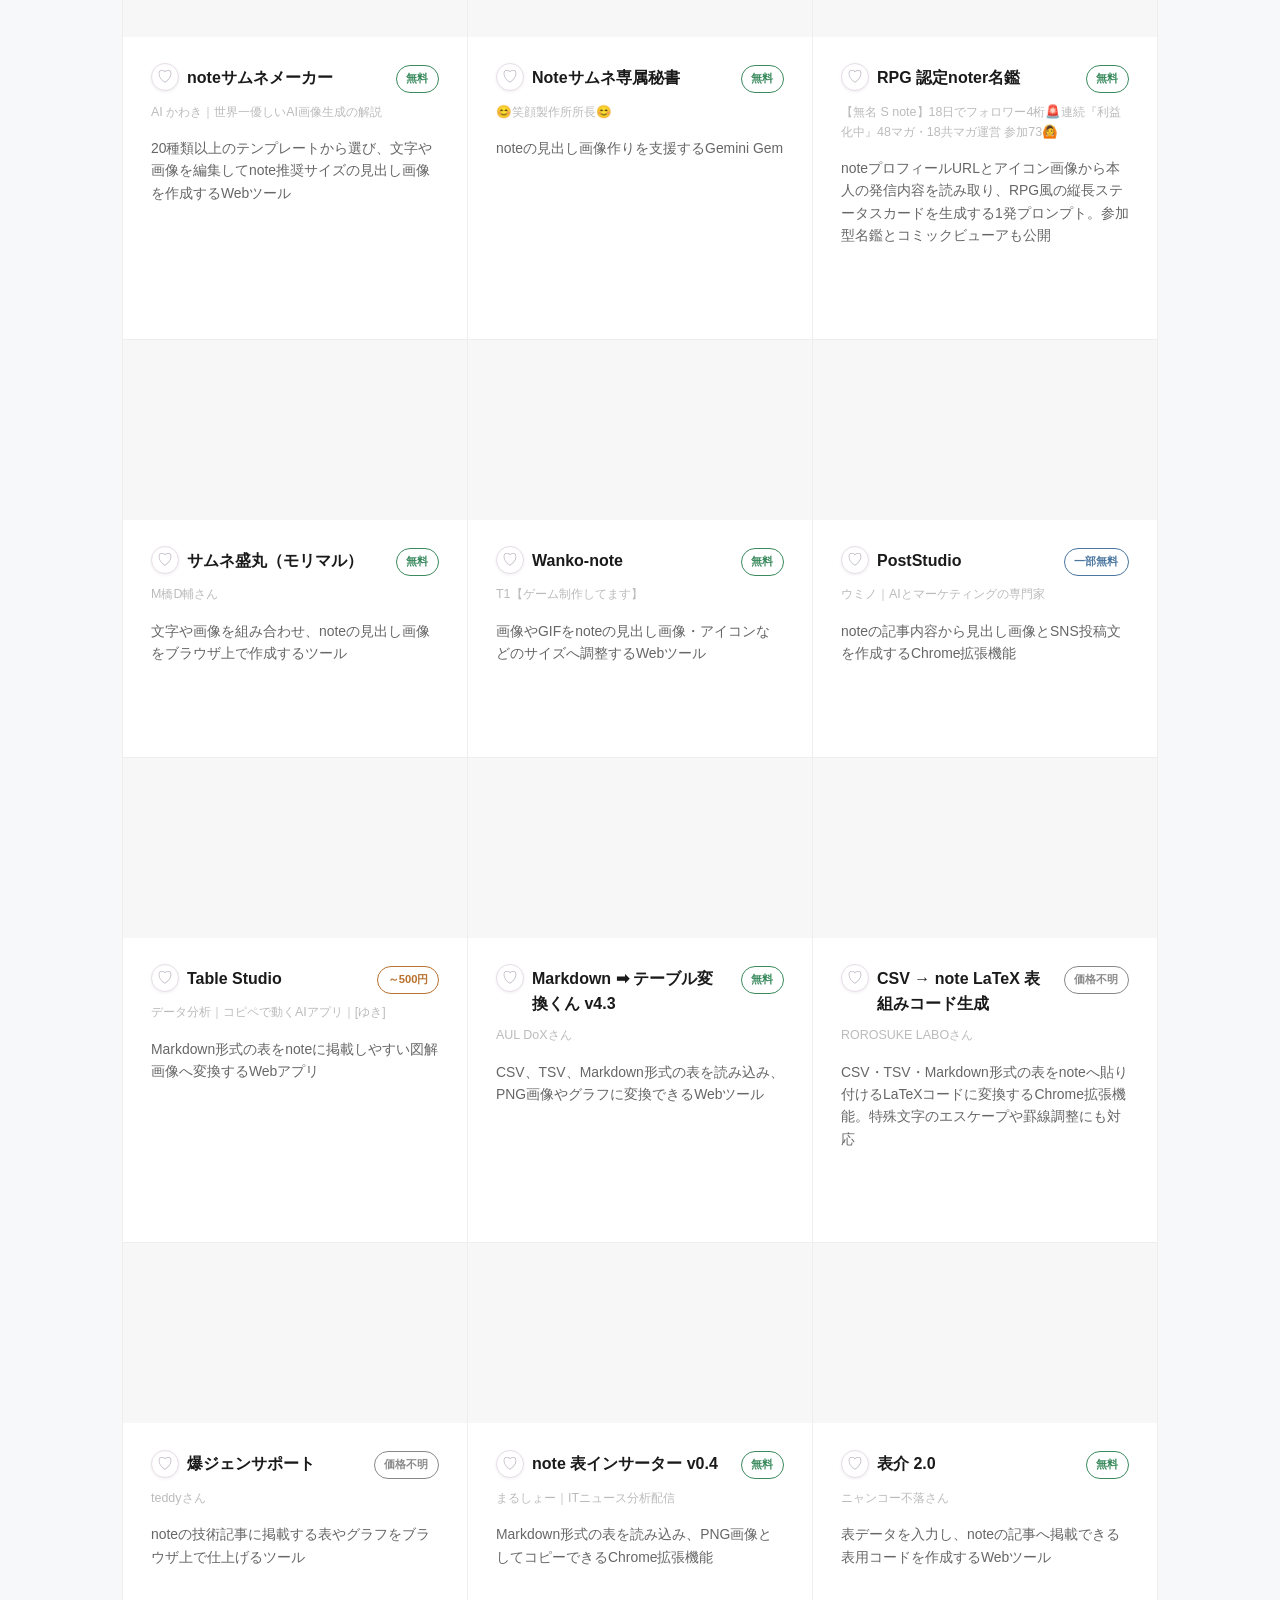
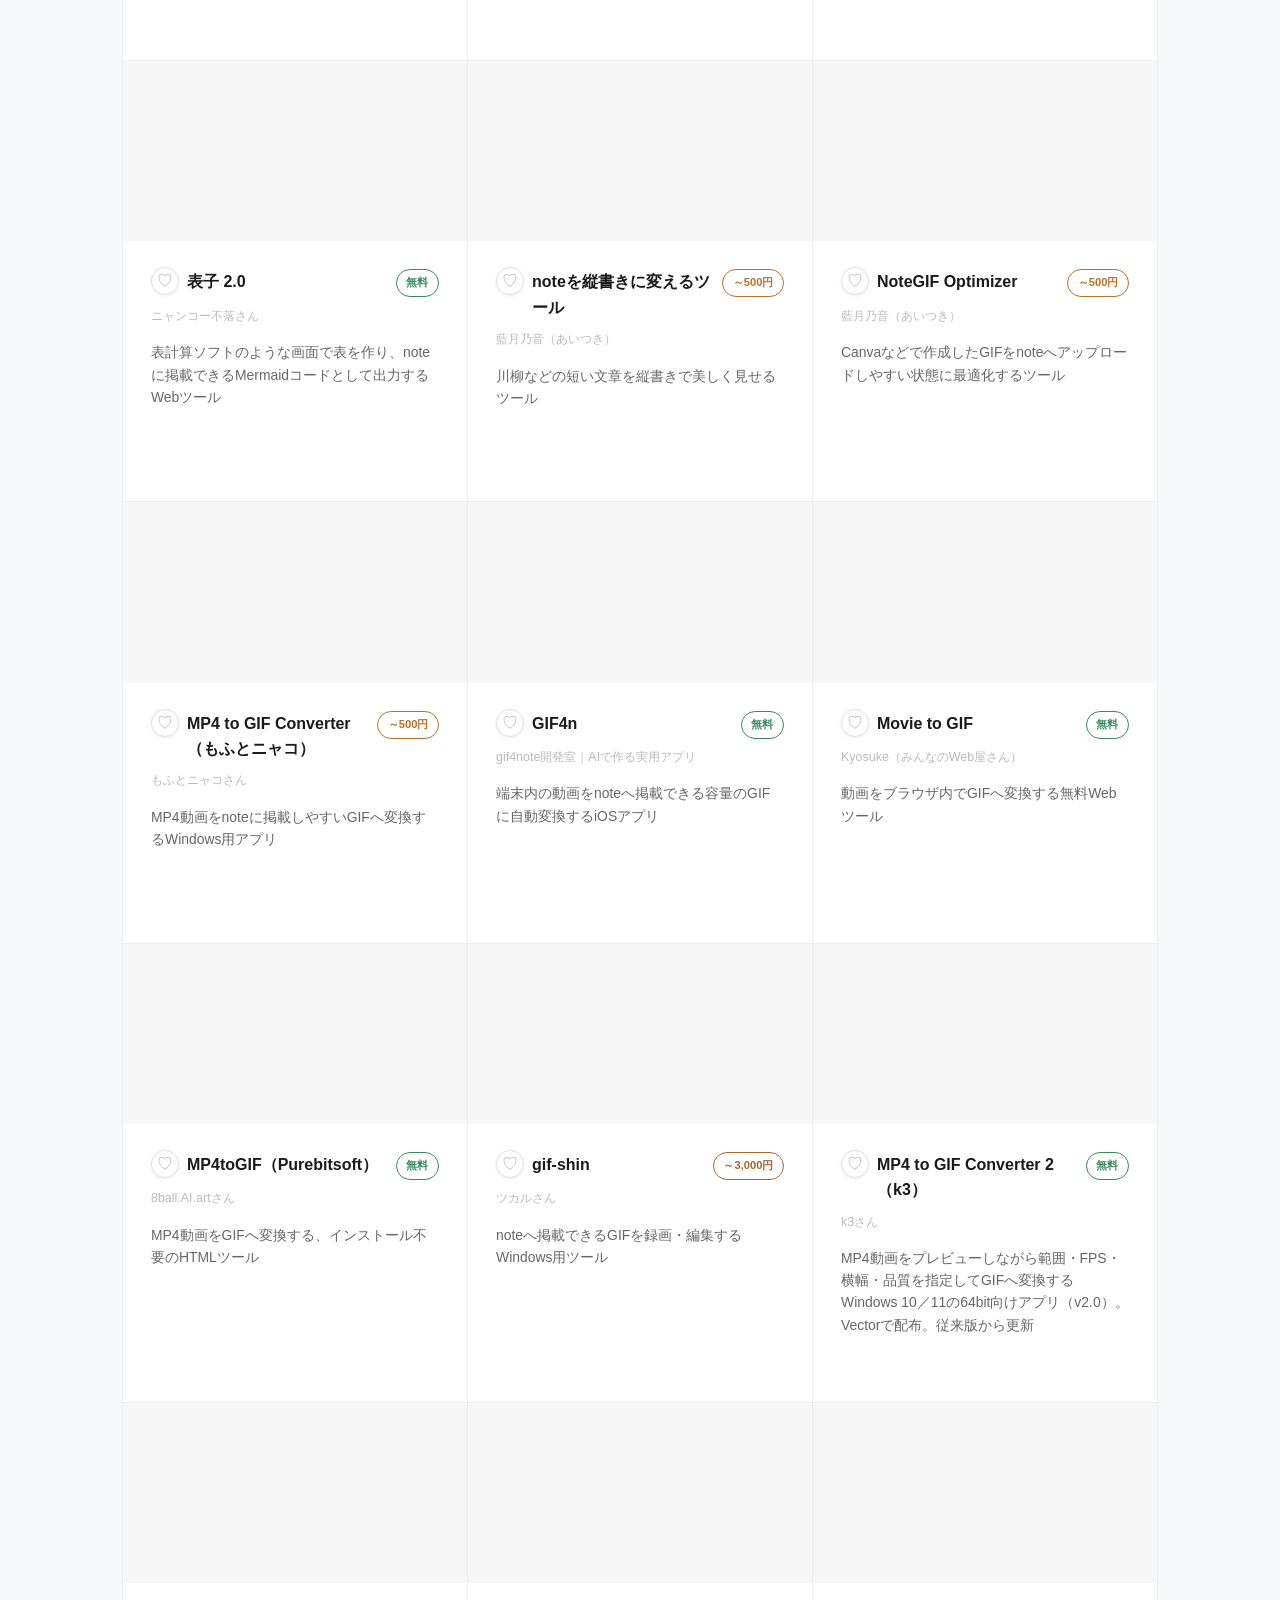
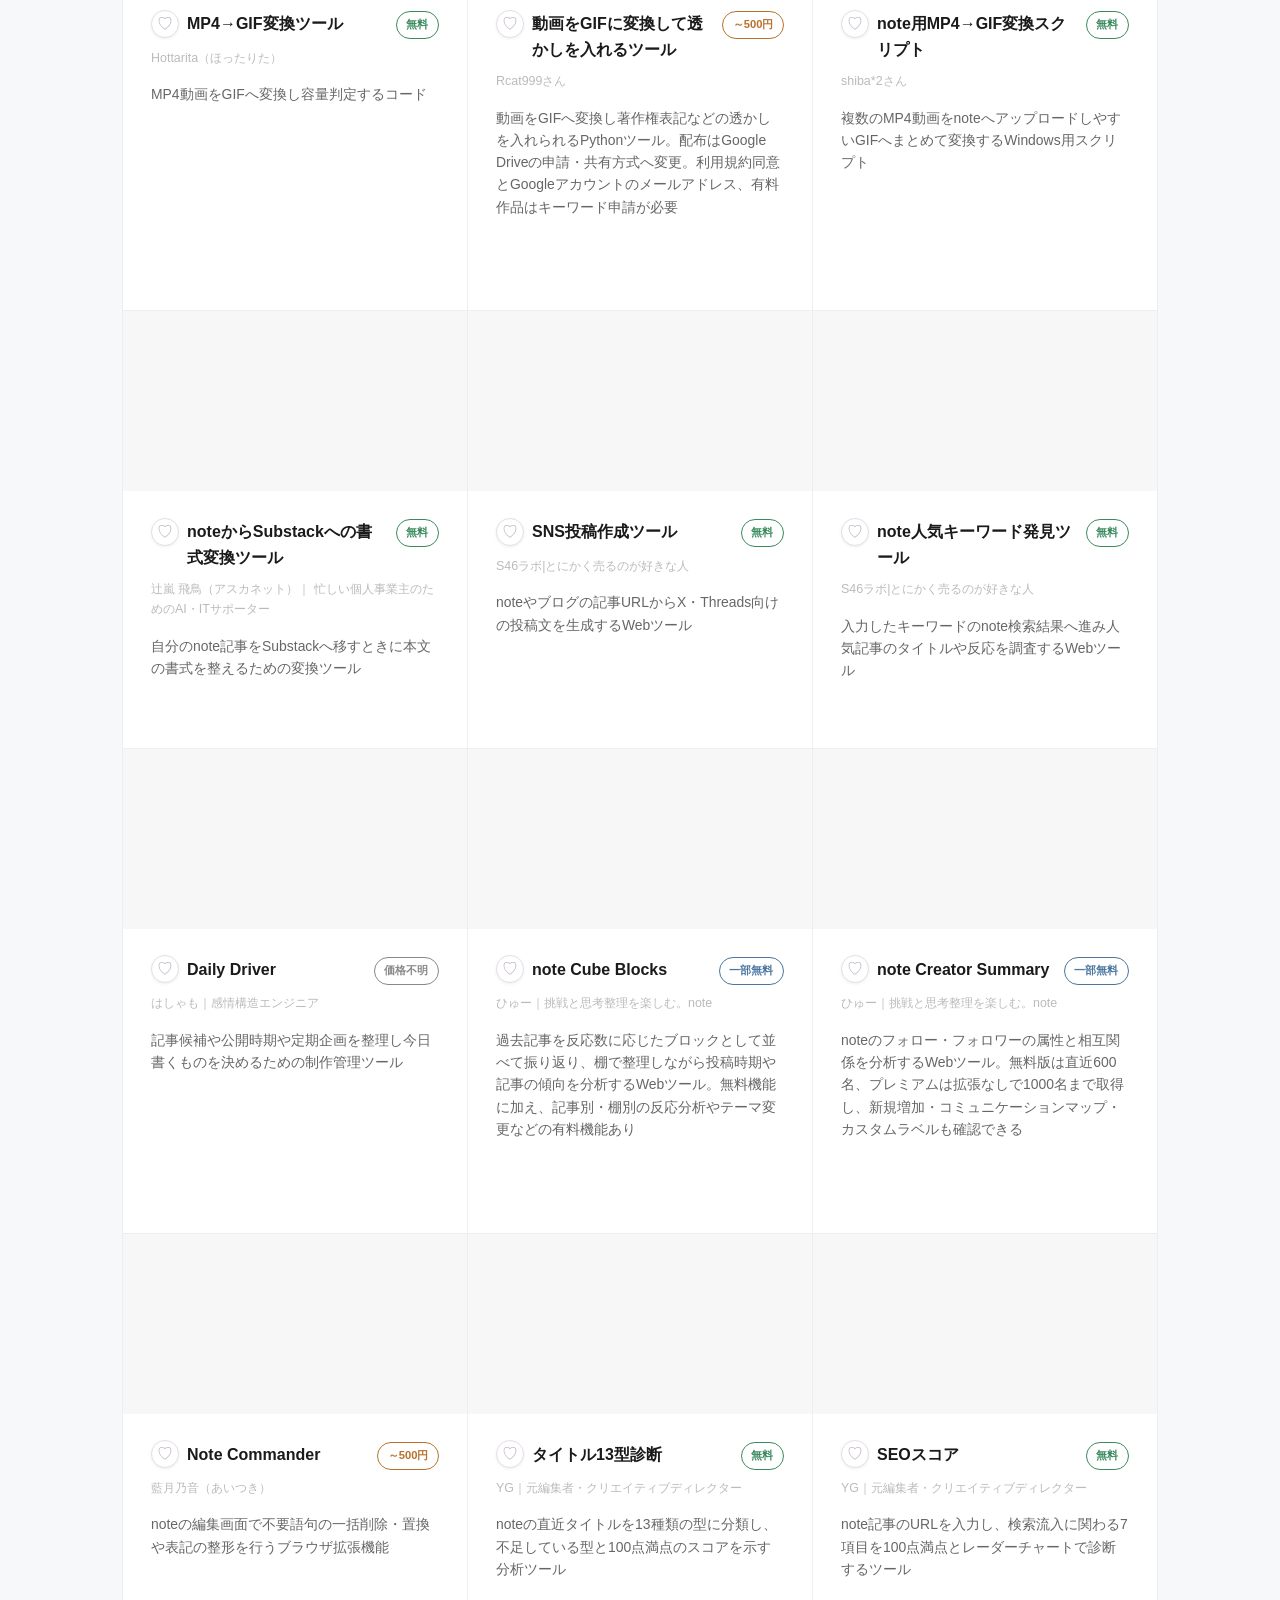
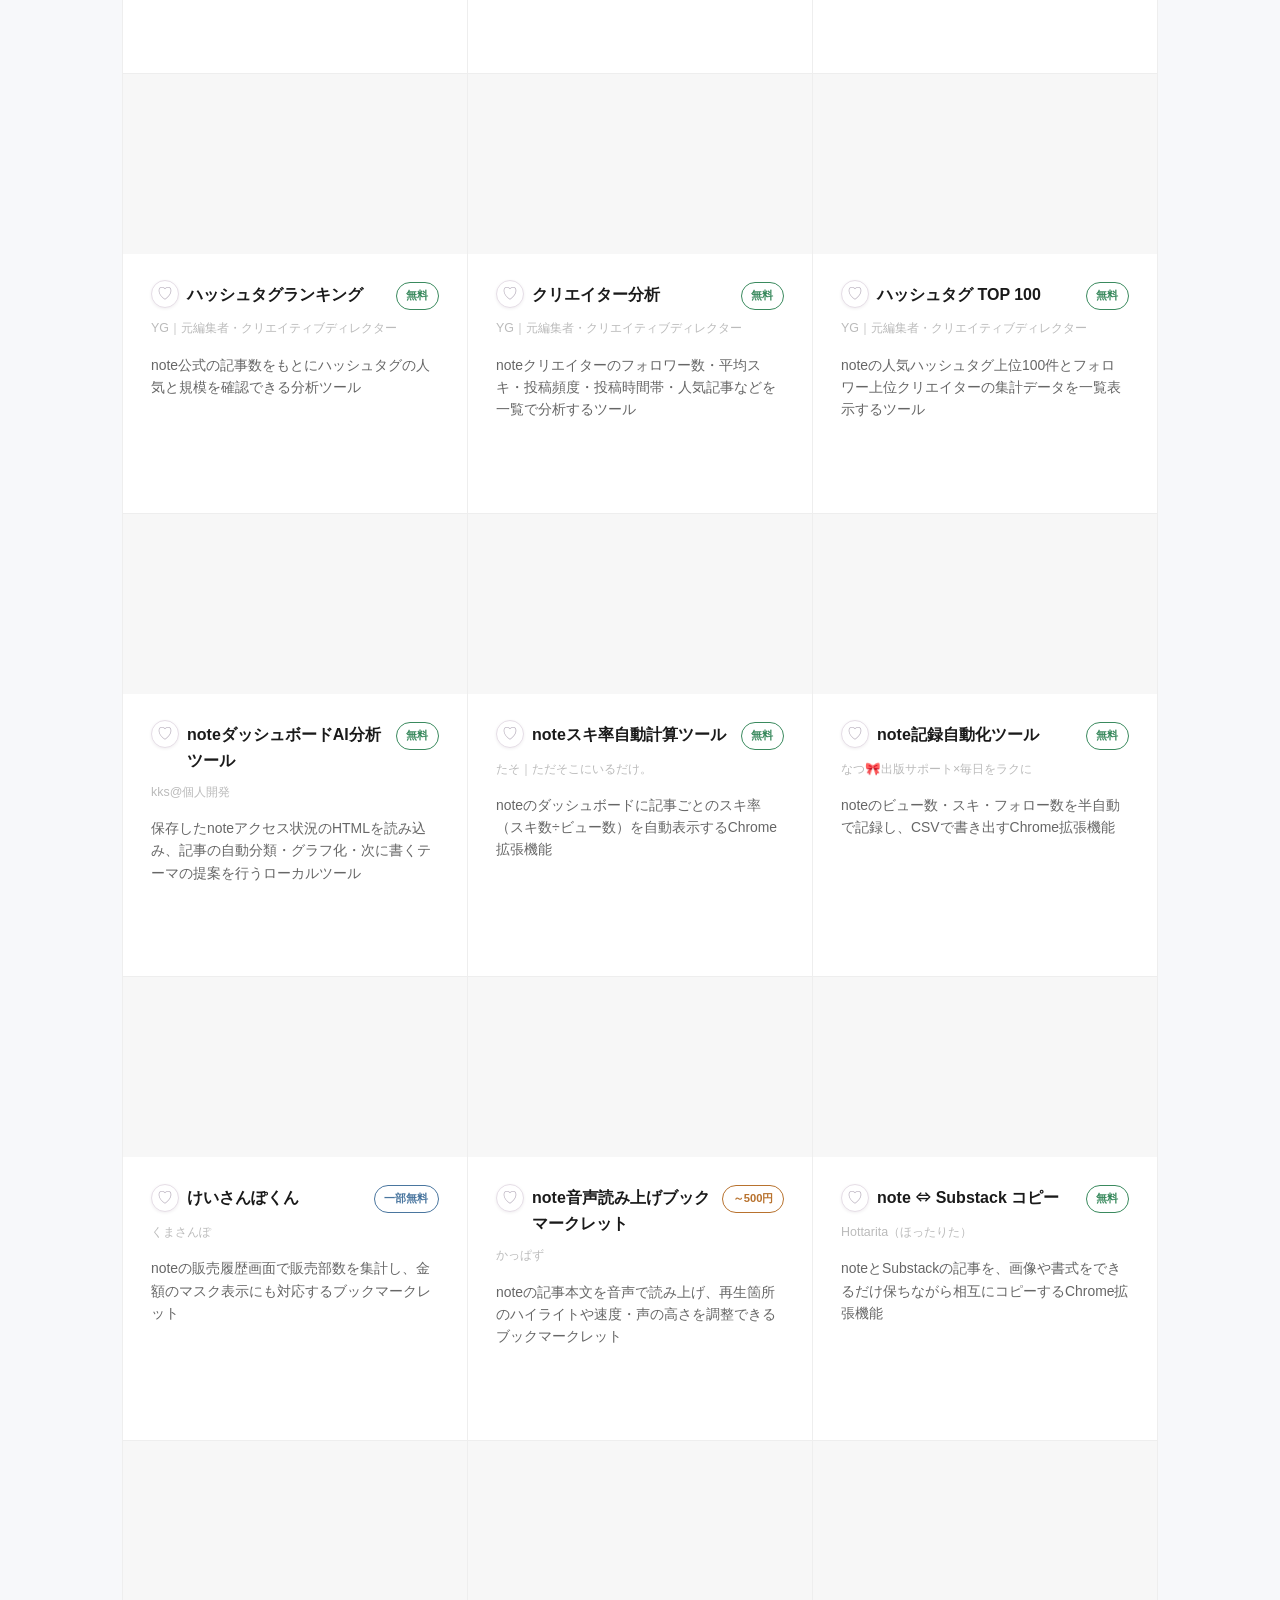
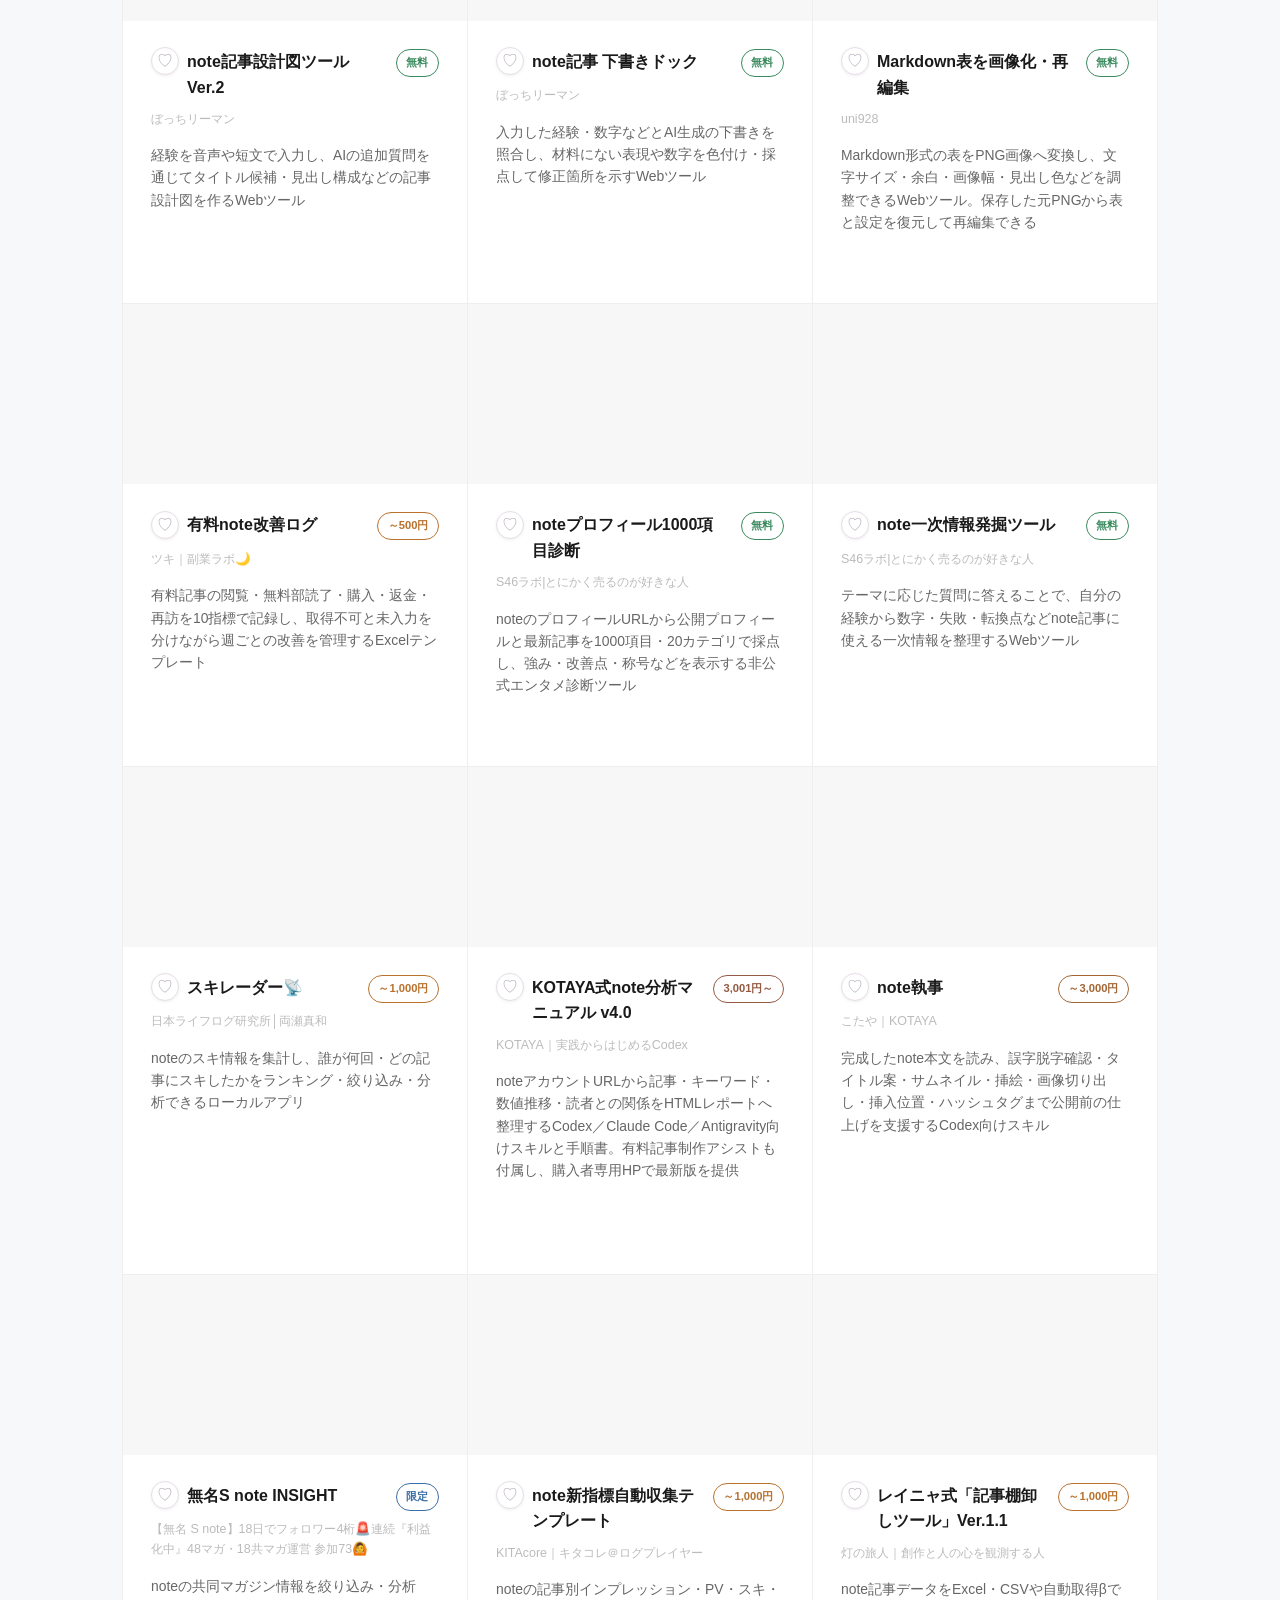
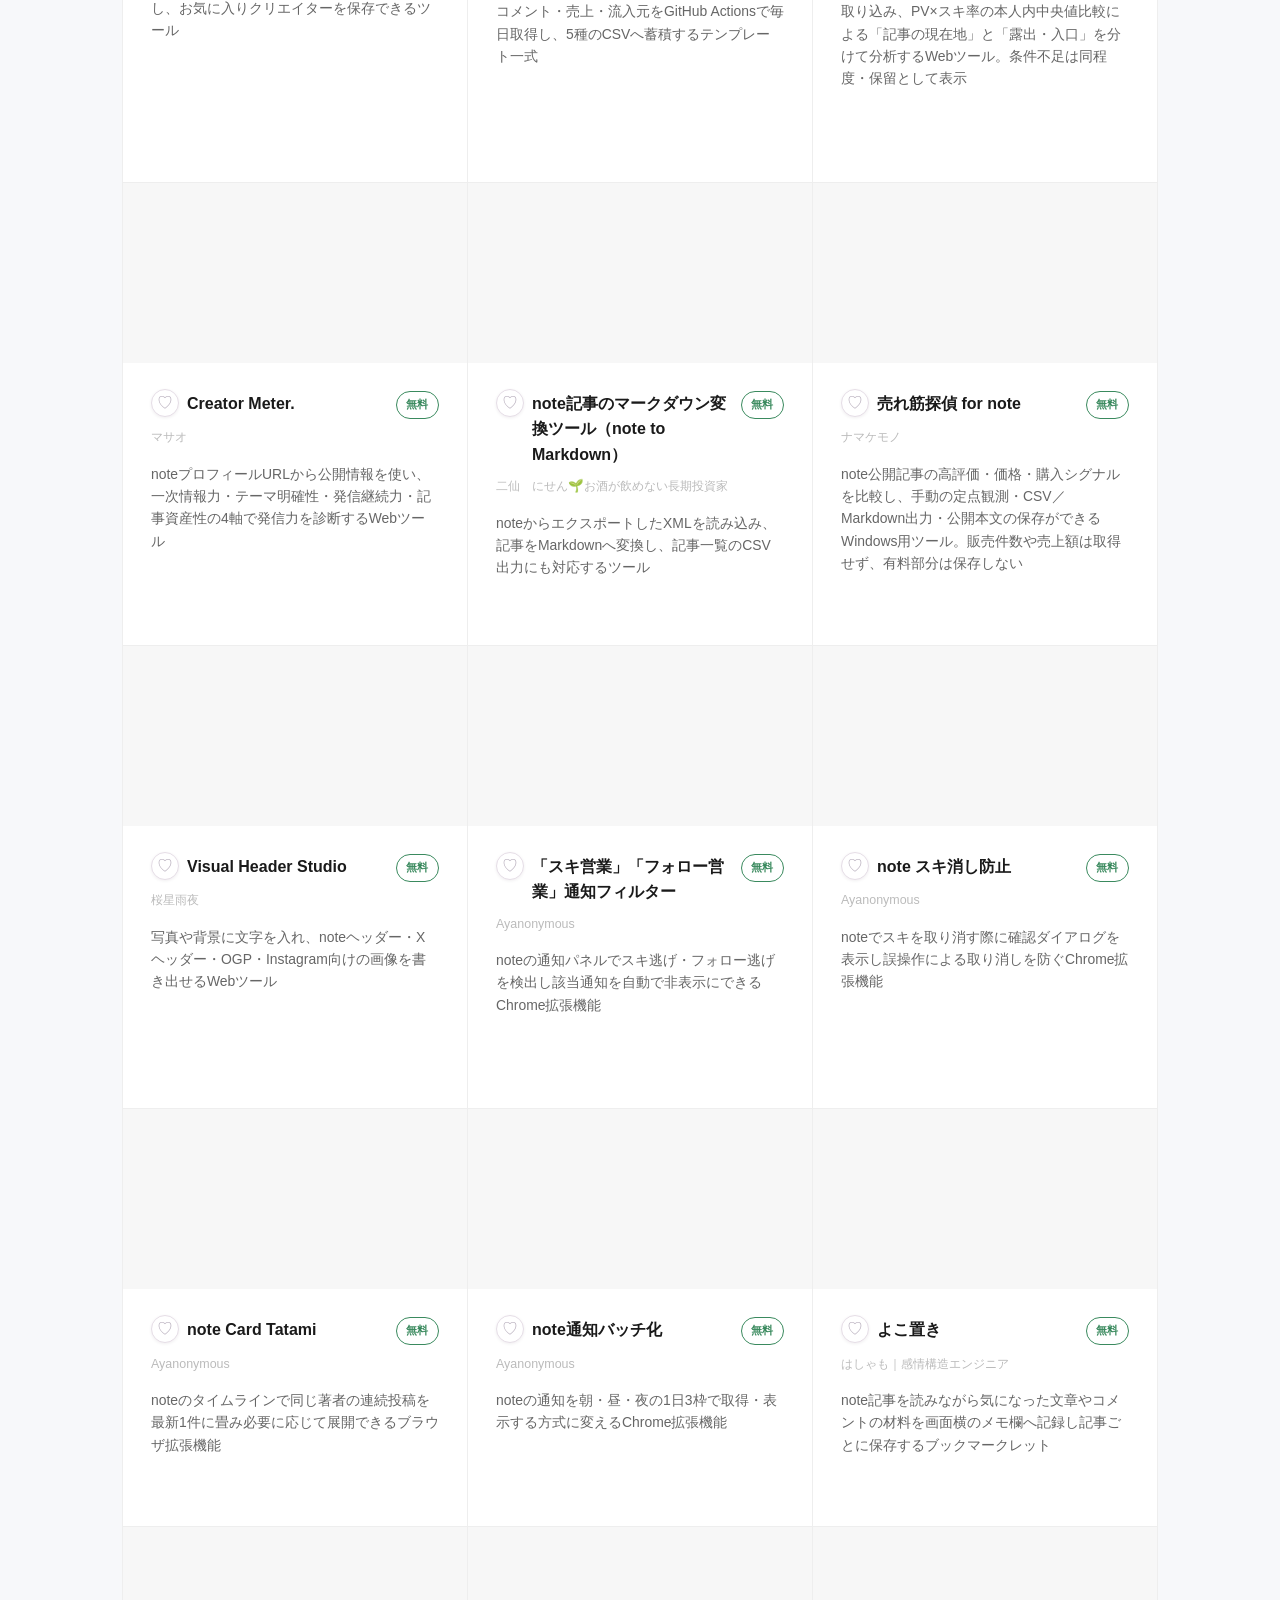
==== commit 3b86df57: "Refresh Compass data cache for November 24 update" ====
--- a/index.html
+++ b/index.html
@@ -30,7 +30,7 @@
 <link rel="stylesheet" href="./style.css?v=20261116-removals">
 <script async src="https://www.googletagmanager.com/gtag/js?id=G-Z4E1HBRD0J"></script>
 <script src="./analytics.js?v=20260918" defer></script>
-<script src="./app.js?v=20261116-removals" defer></script>
+<script src="./app.js?v=20261124-roll" defer></script>
 </head>
 <body>
   <header class="header">
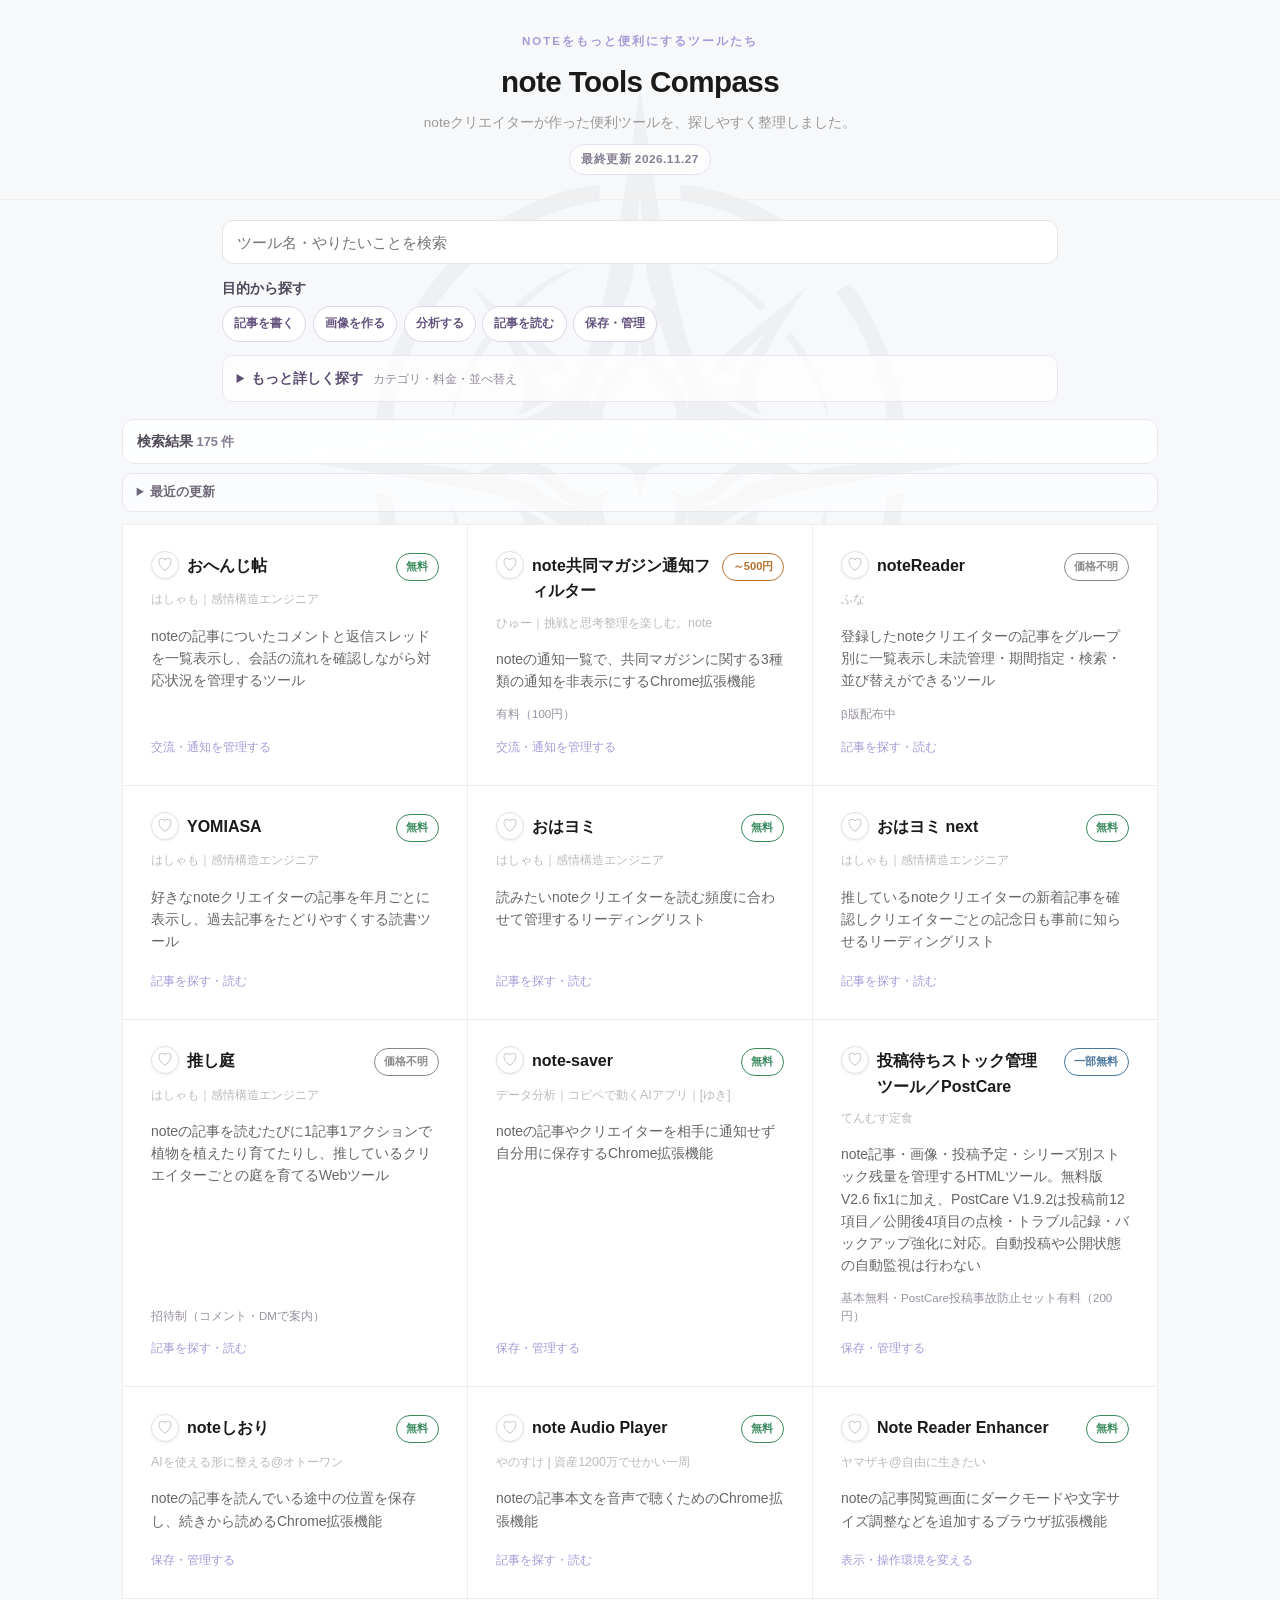
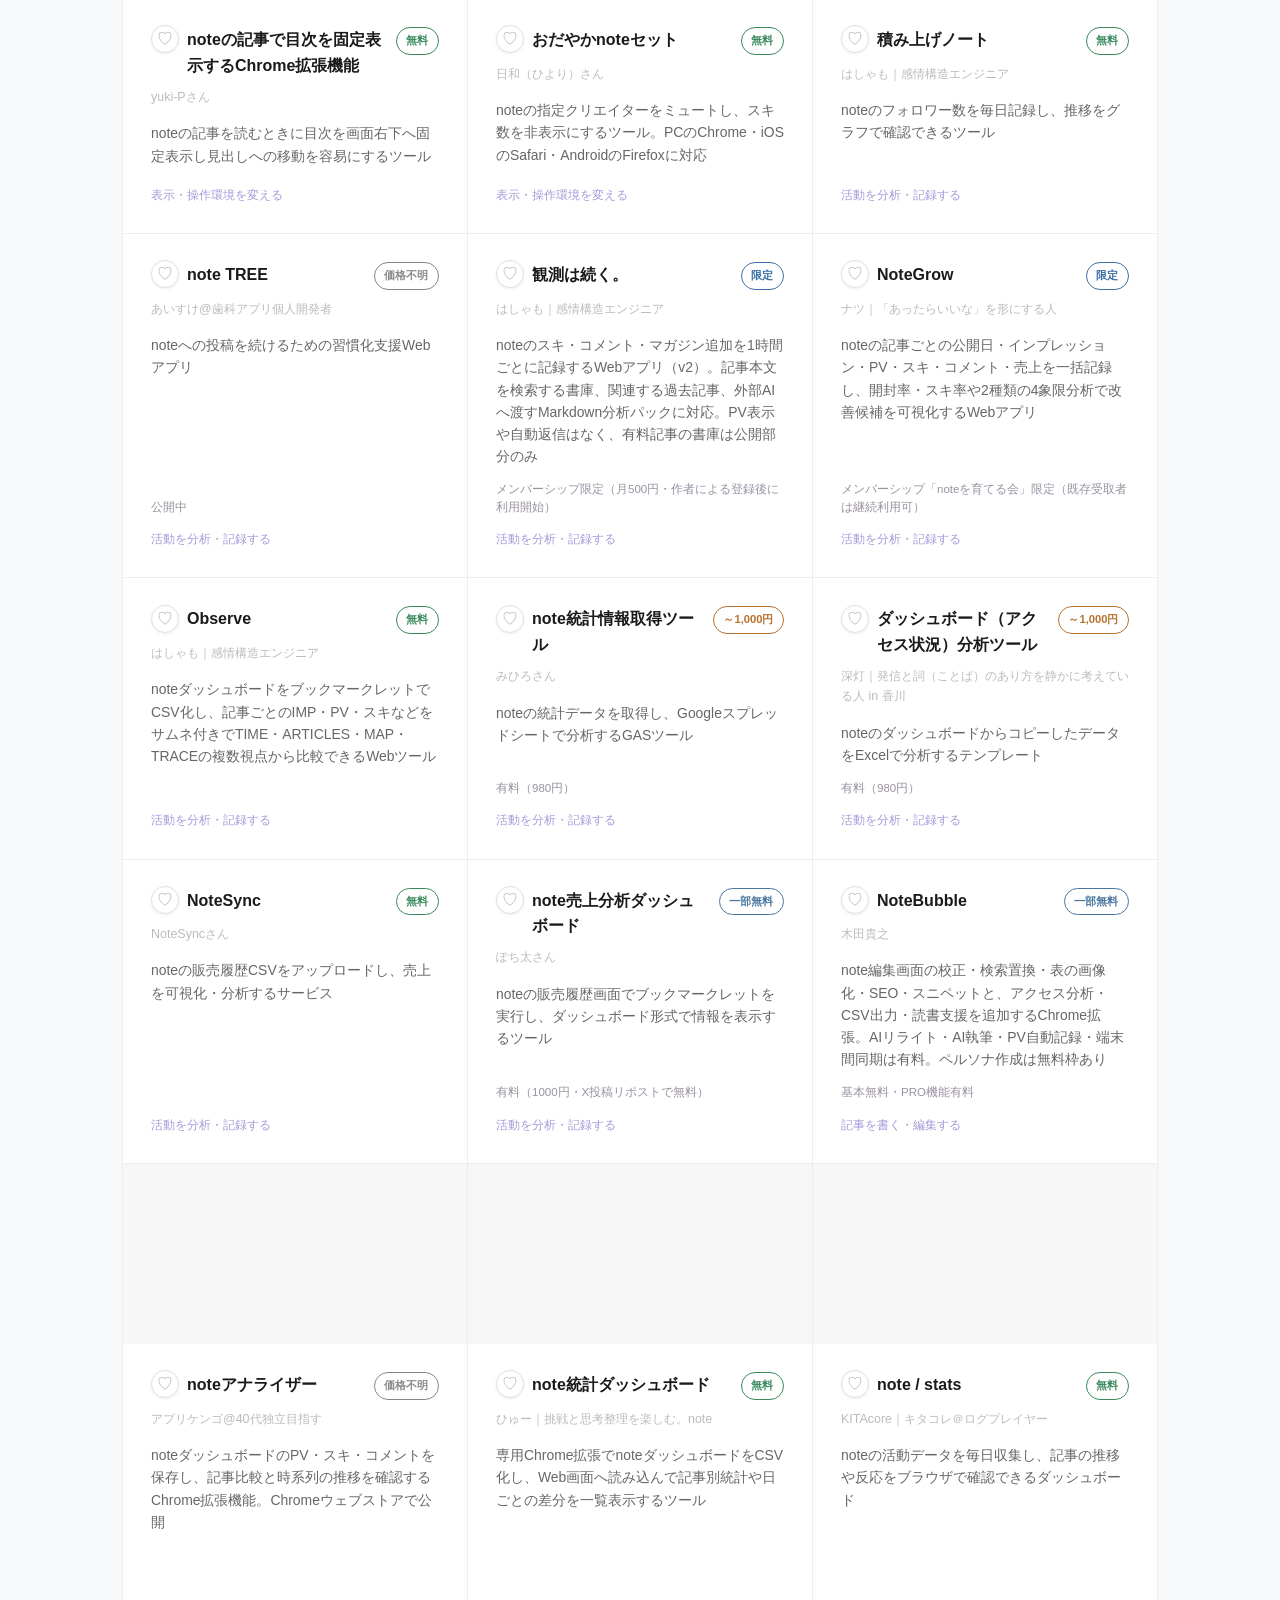
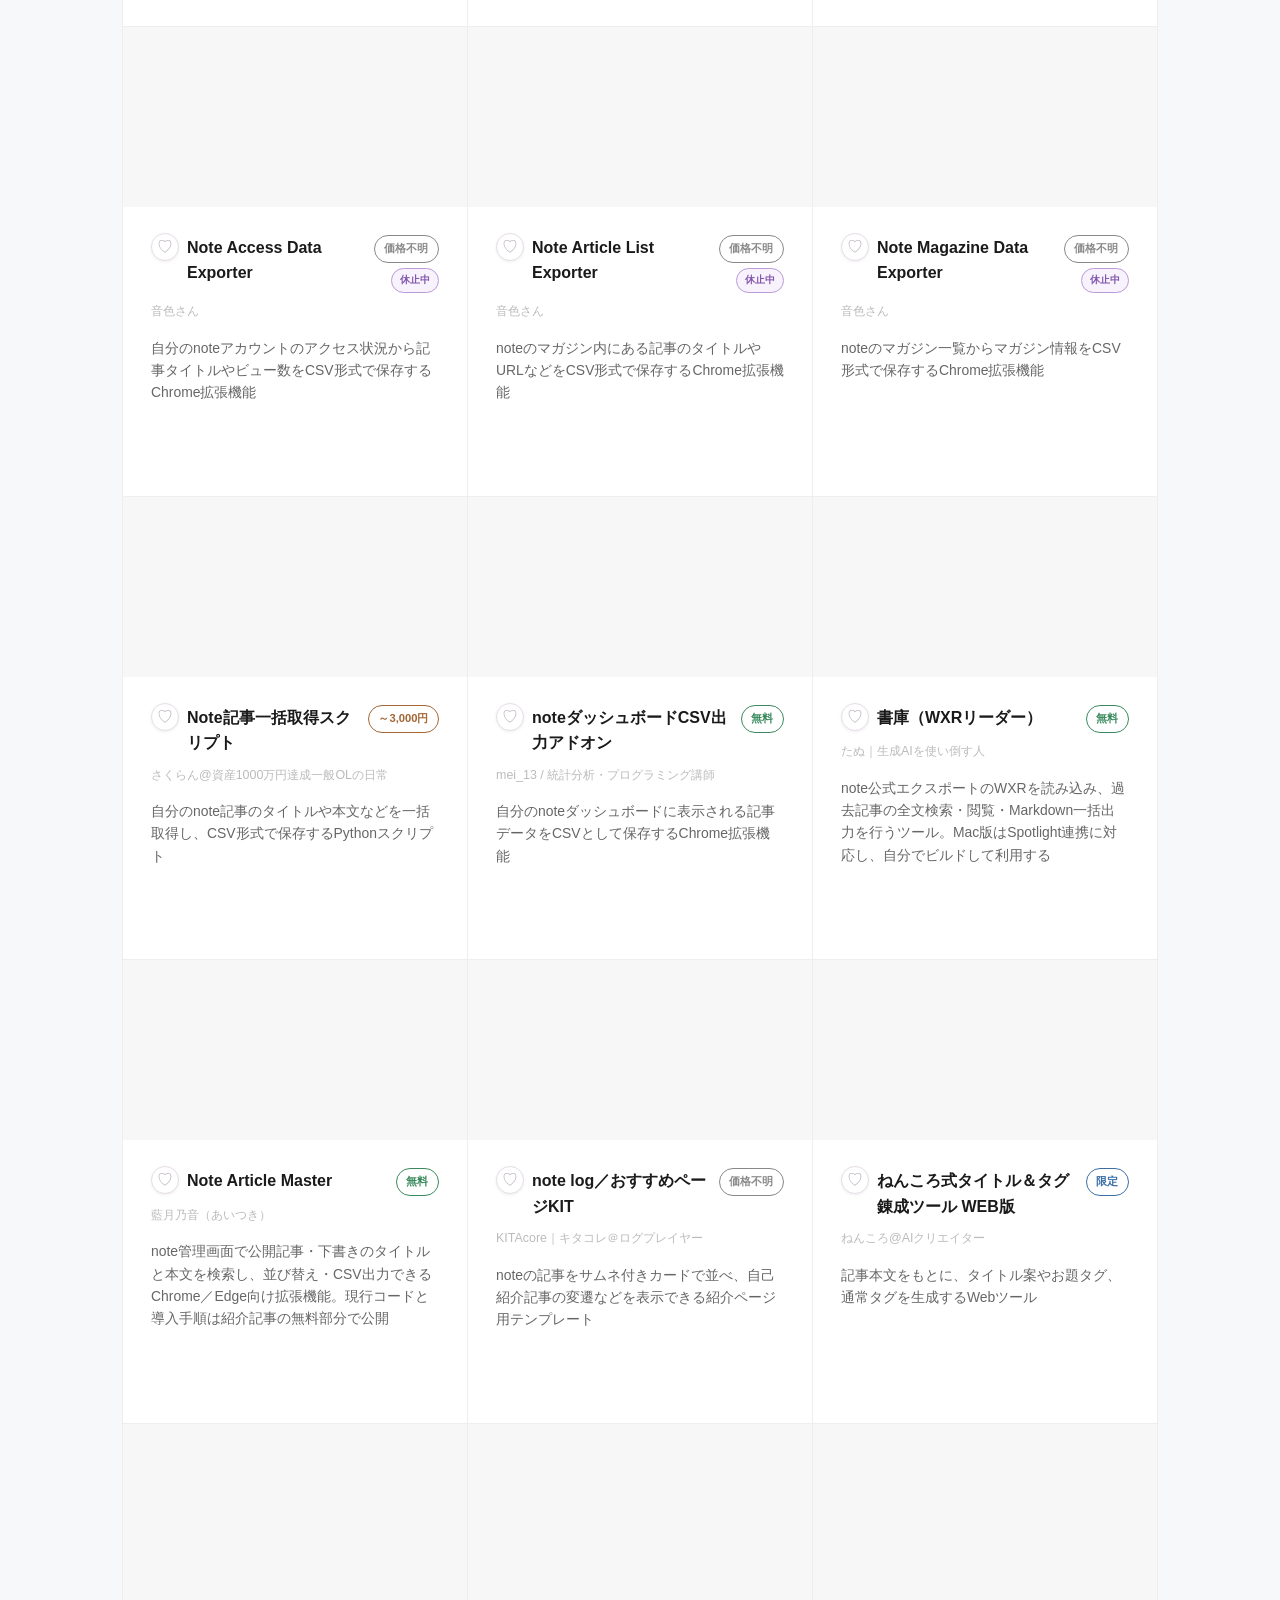
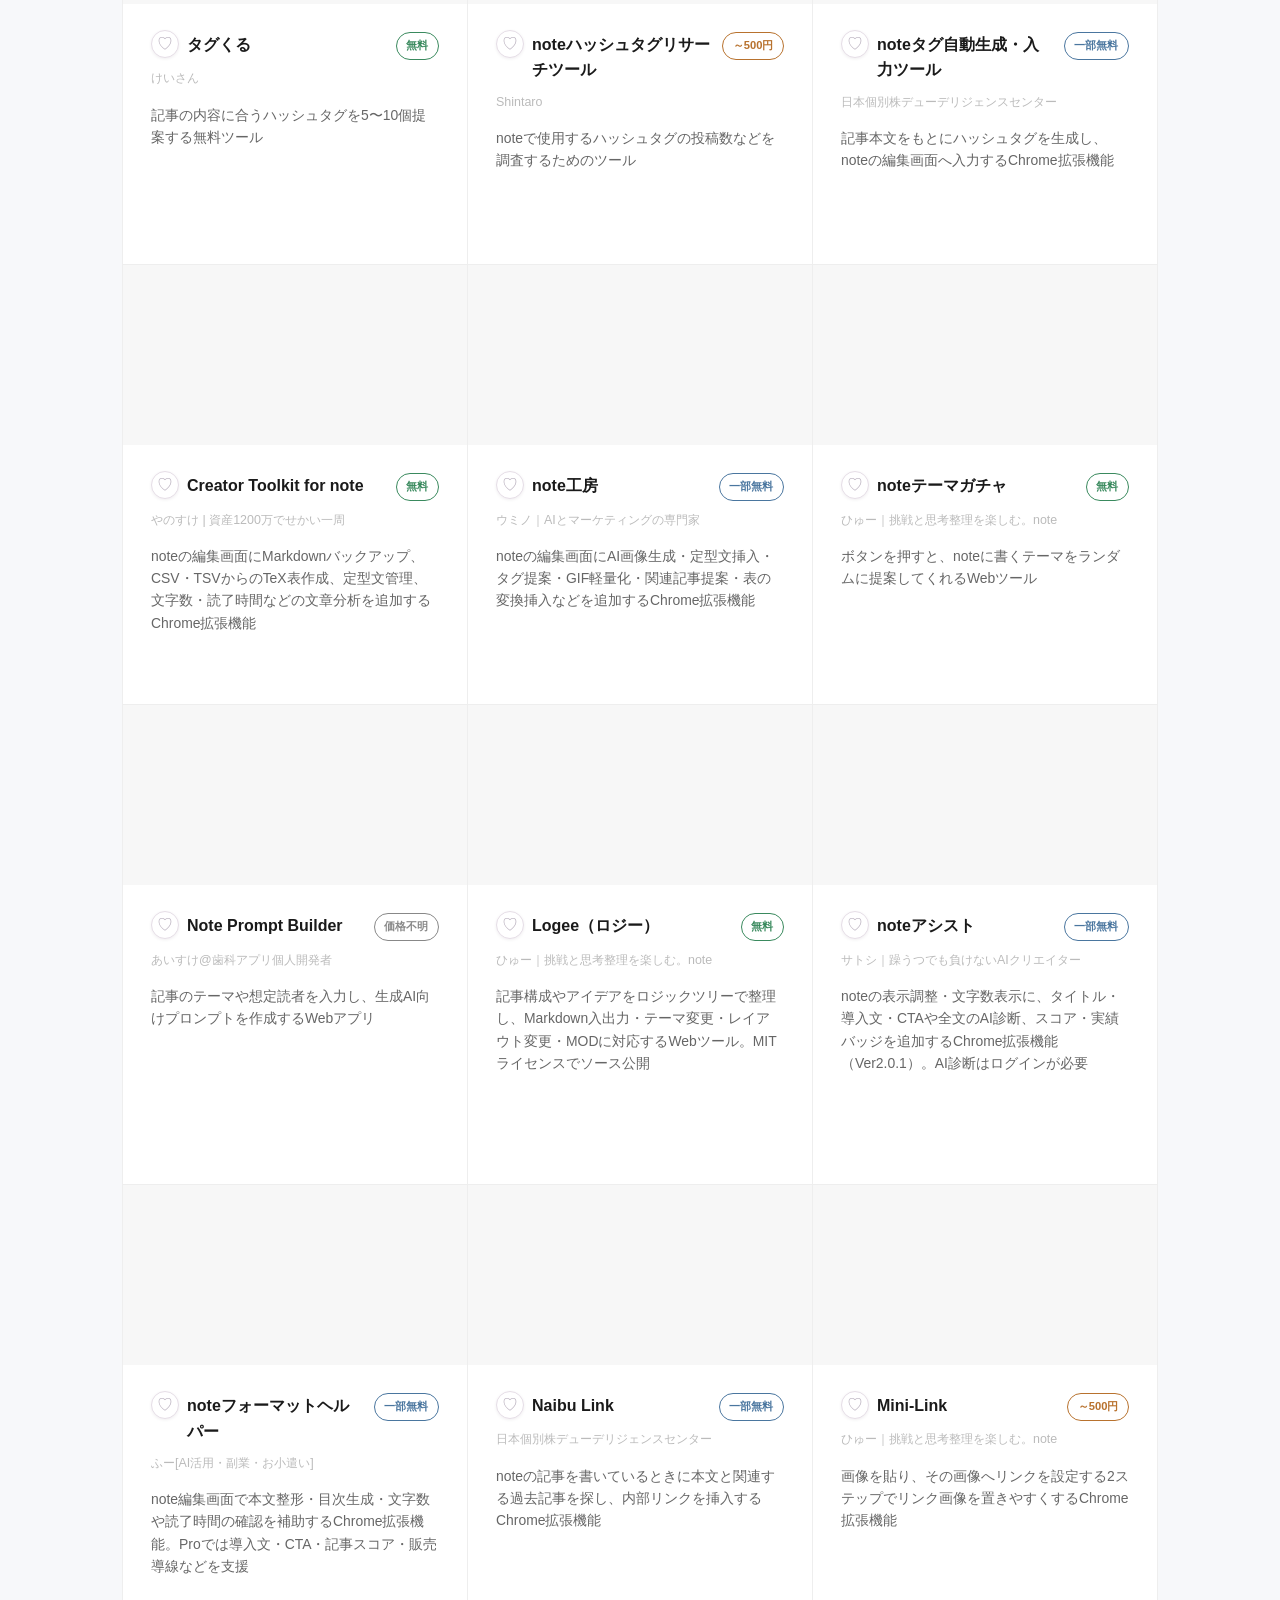
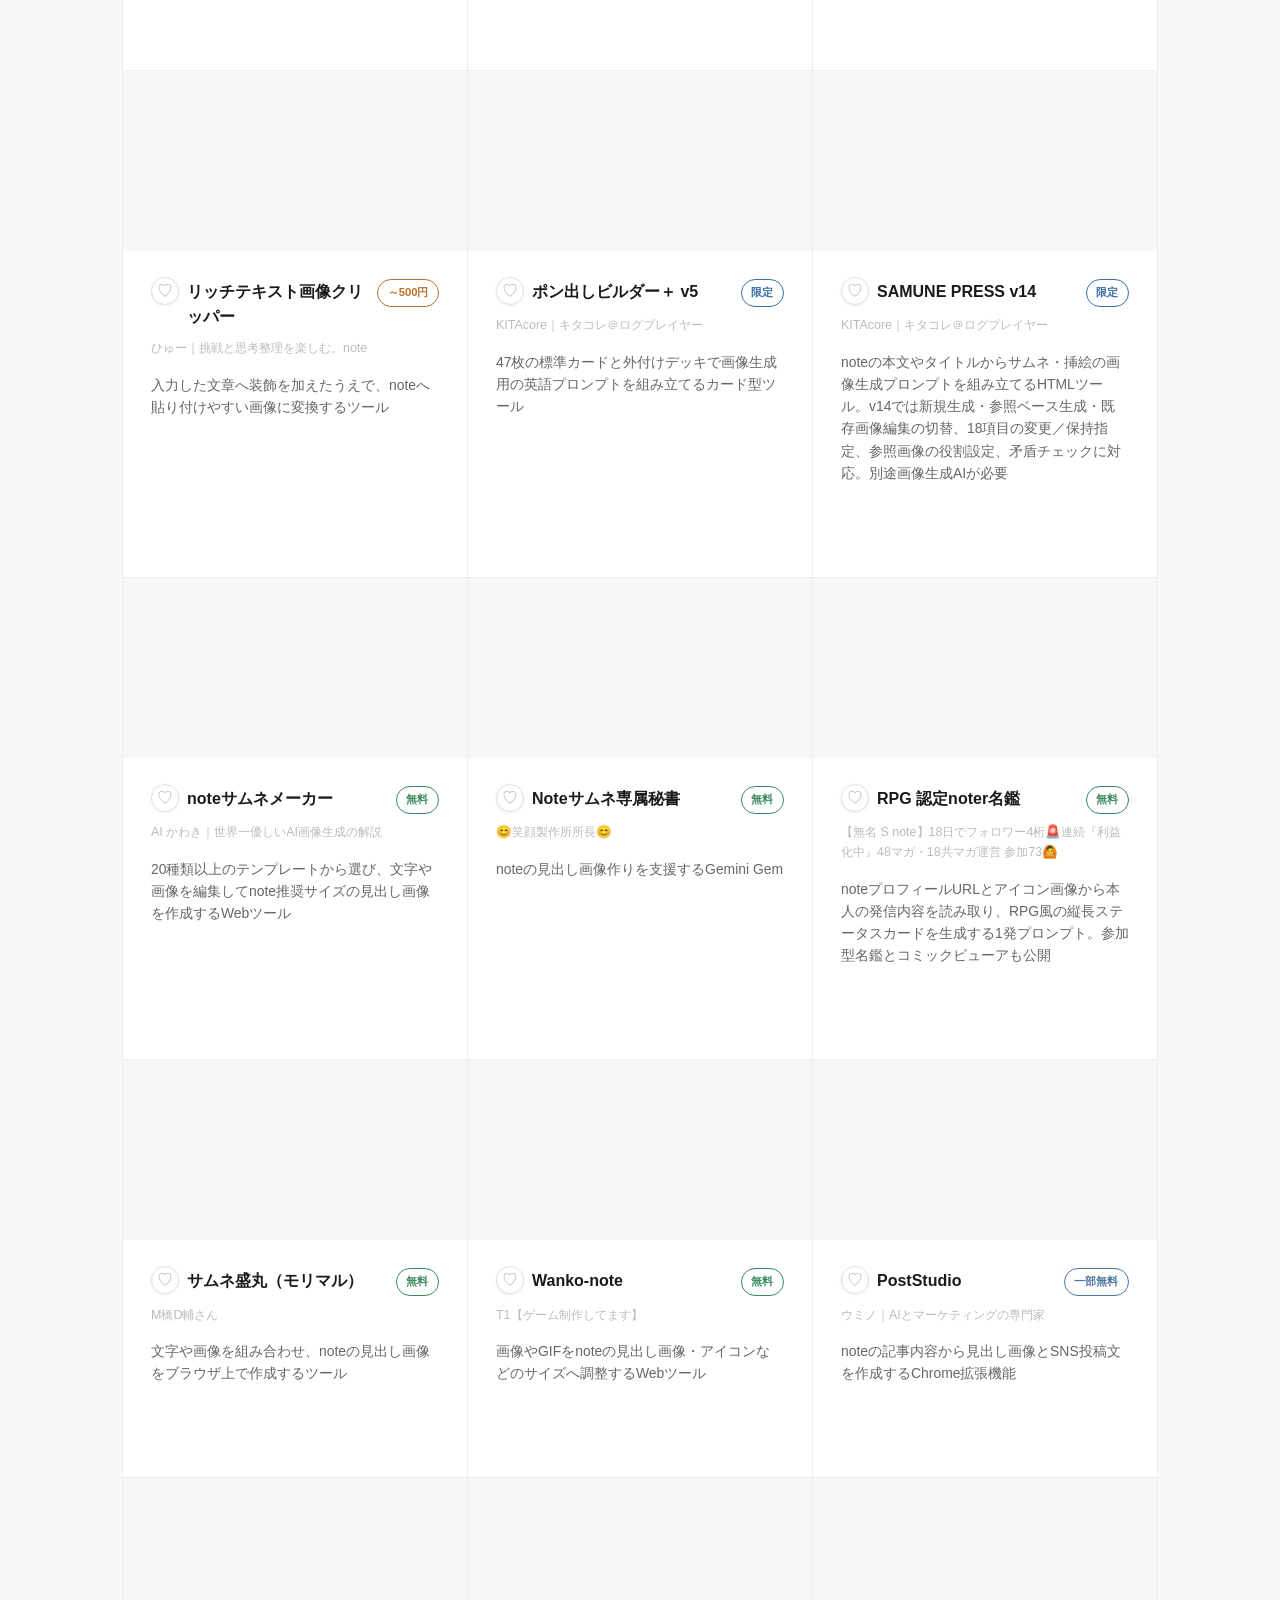
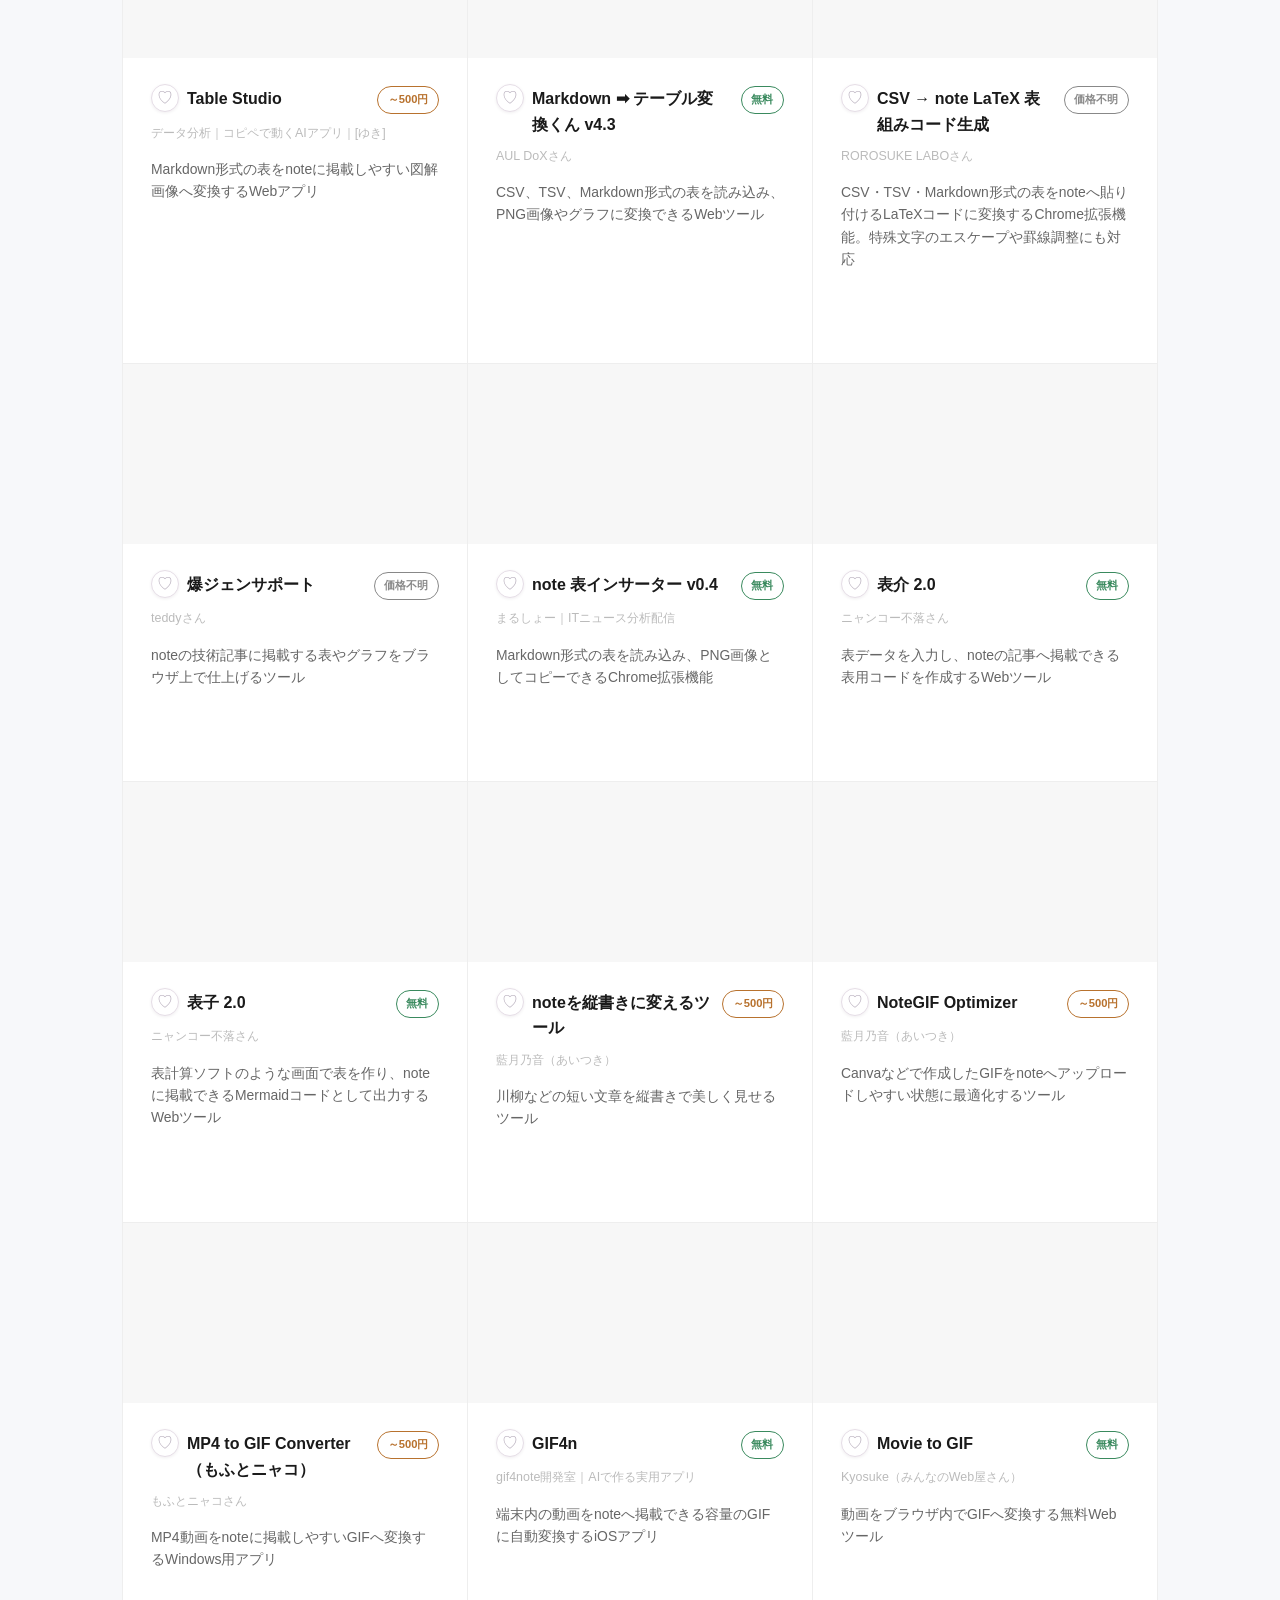
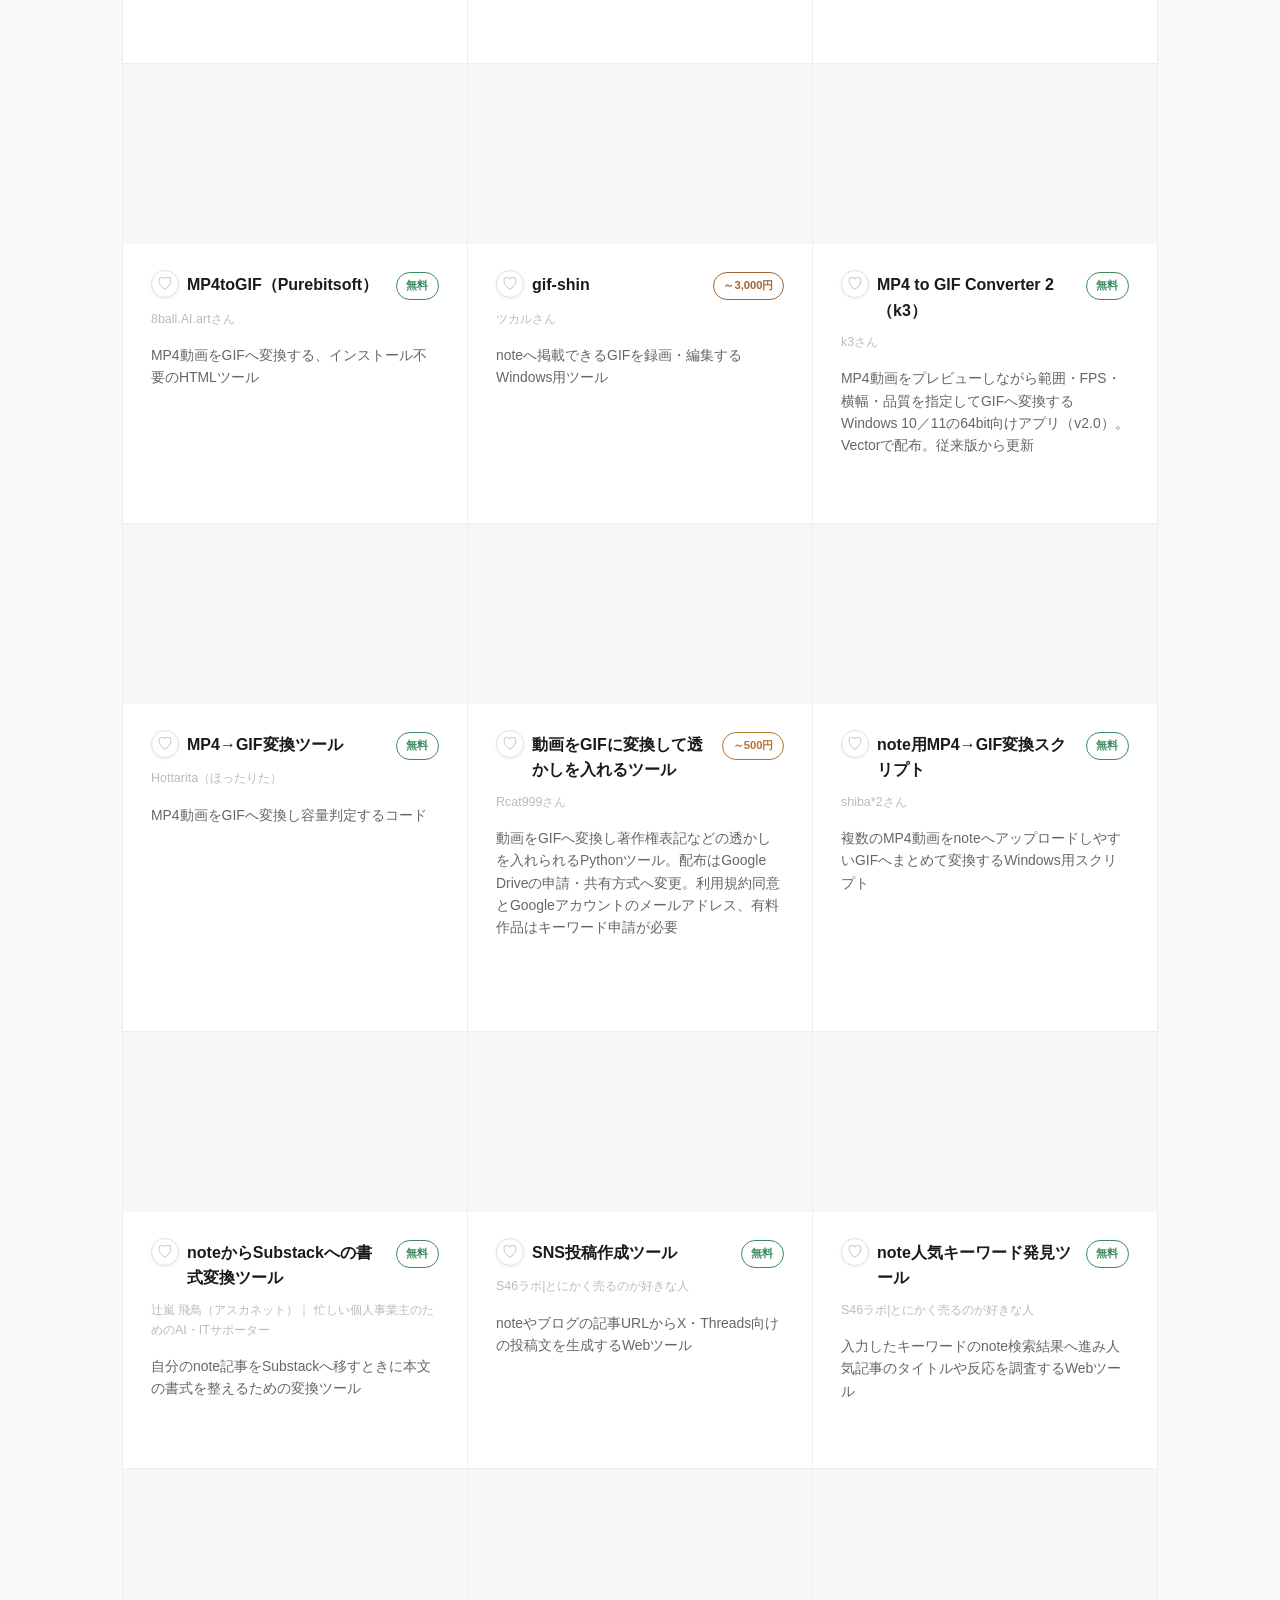
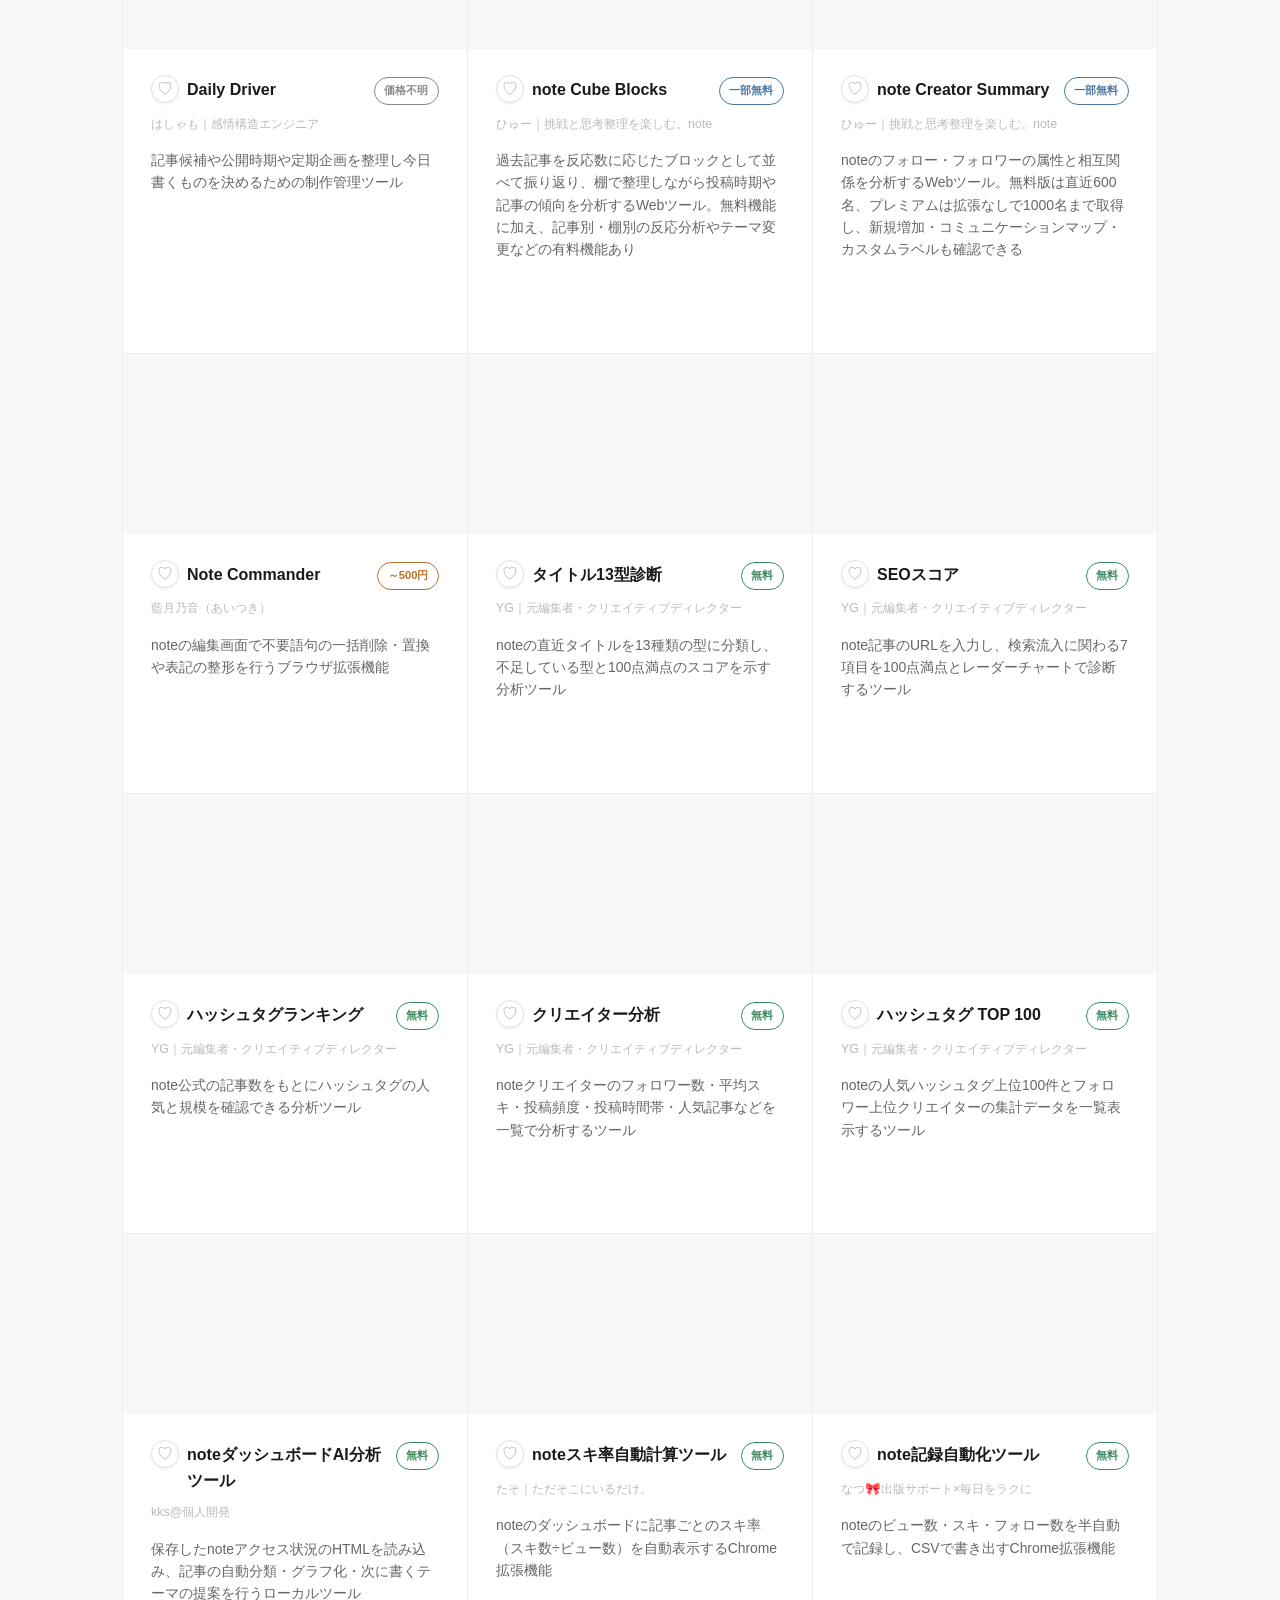
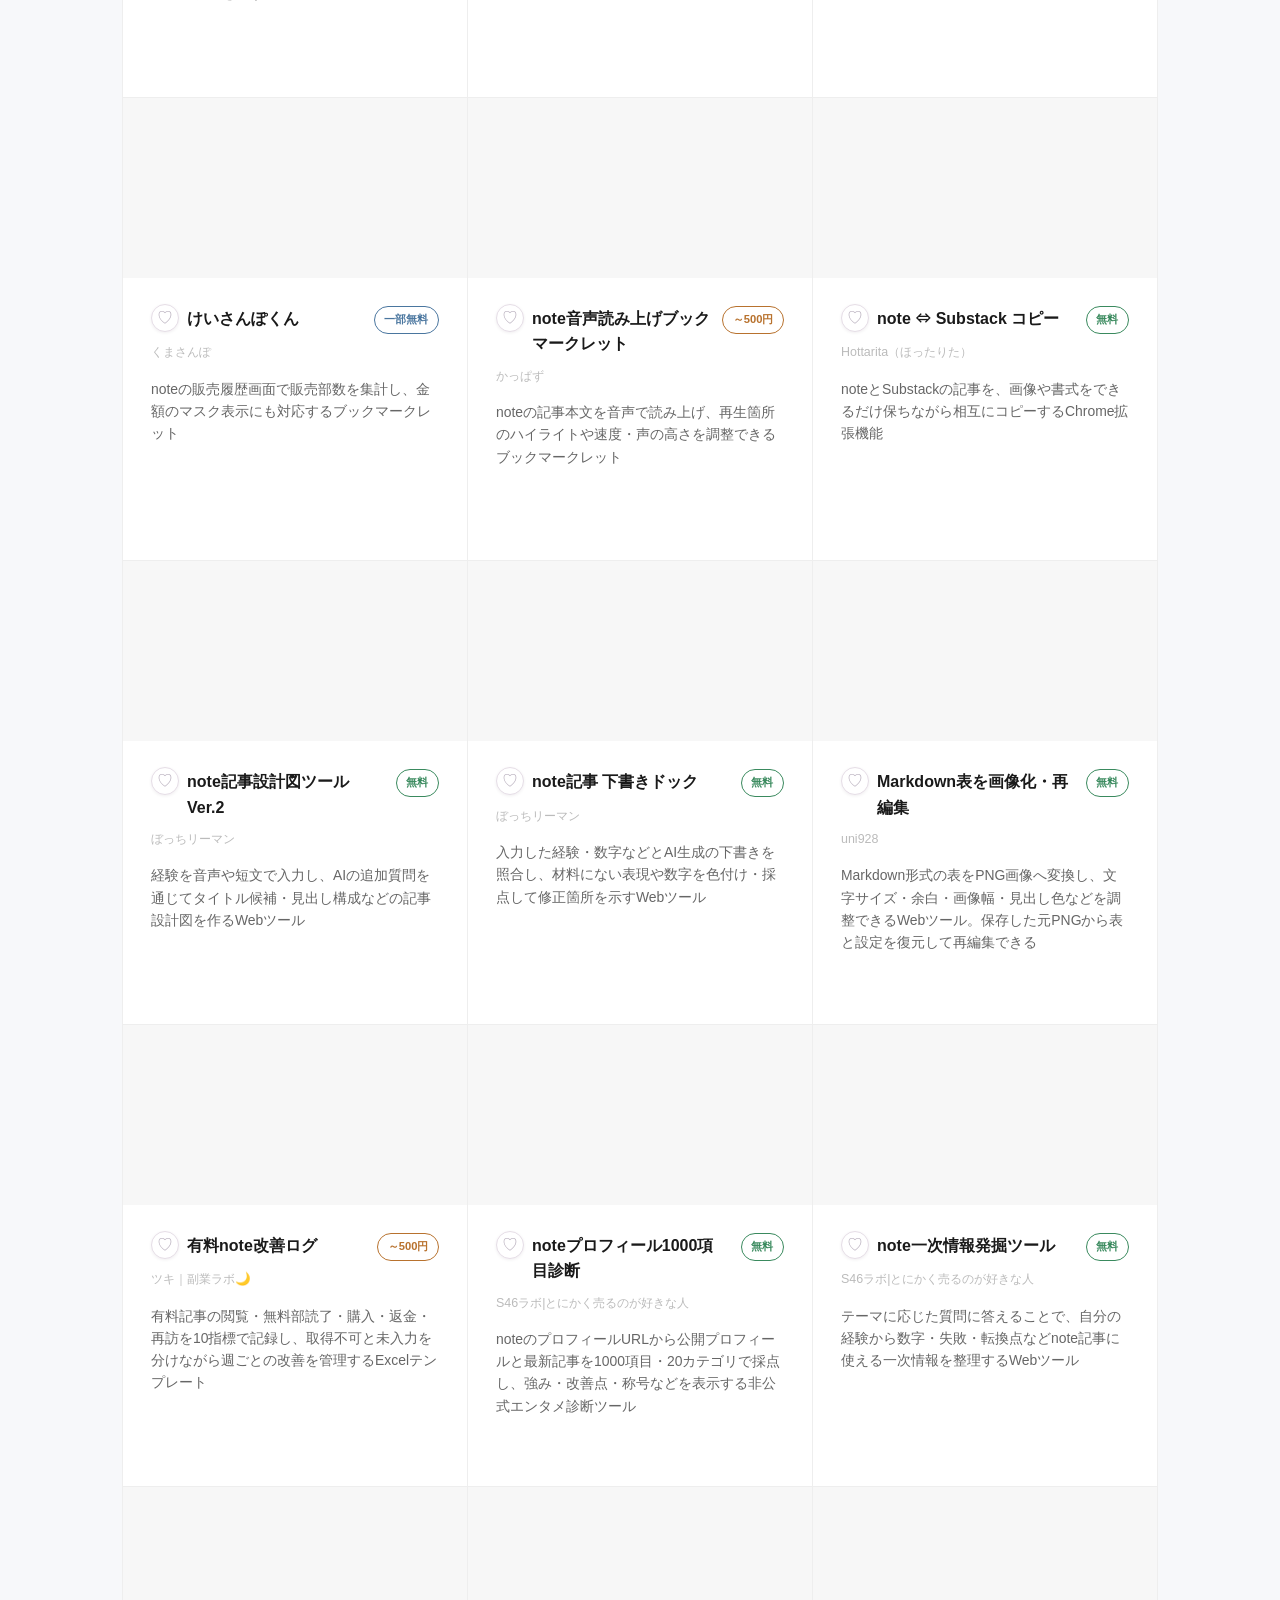
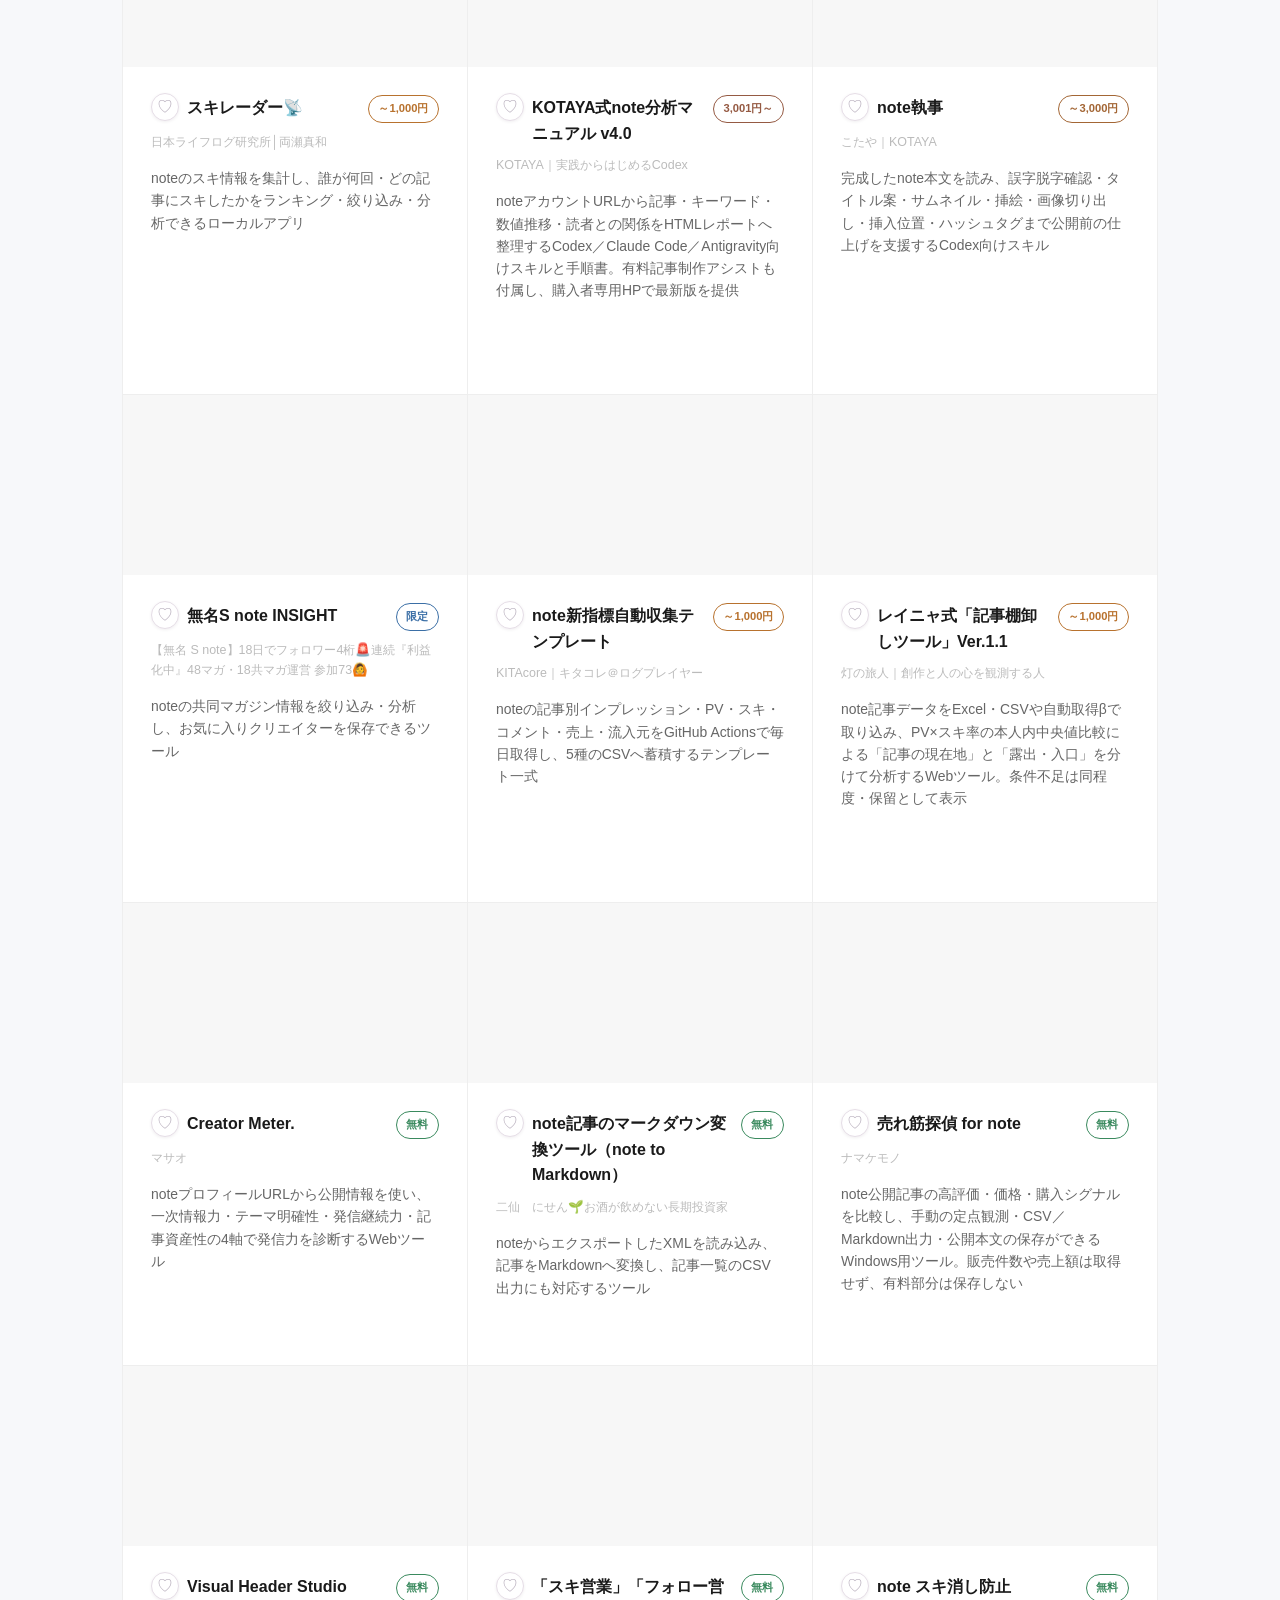
==== commit 7c09e8ee: "Compass roller 2026-11-27: add five verified note tools" ====
--- a/index.html
+++ b/index.html
@@ -30,7 +30,7 @@
 <link rel="stylesheet" href="./style.css?v=20261116-removals">
 <script async src="https://www.googletagmanager.com/gtag/js?id=G-Z4E1HBRD0J"></script>
 <script src="./analytics.js?v=20260918" defer></script>
-<script src="./app.js?v=20261124-roll" defer></script>
+<script src="./app.js?v=20261127-roll" defer></script>
 </head>
 <body>
   <header class="header">
